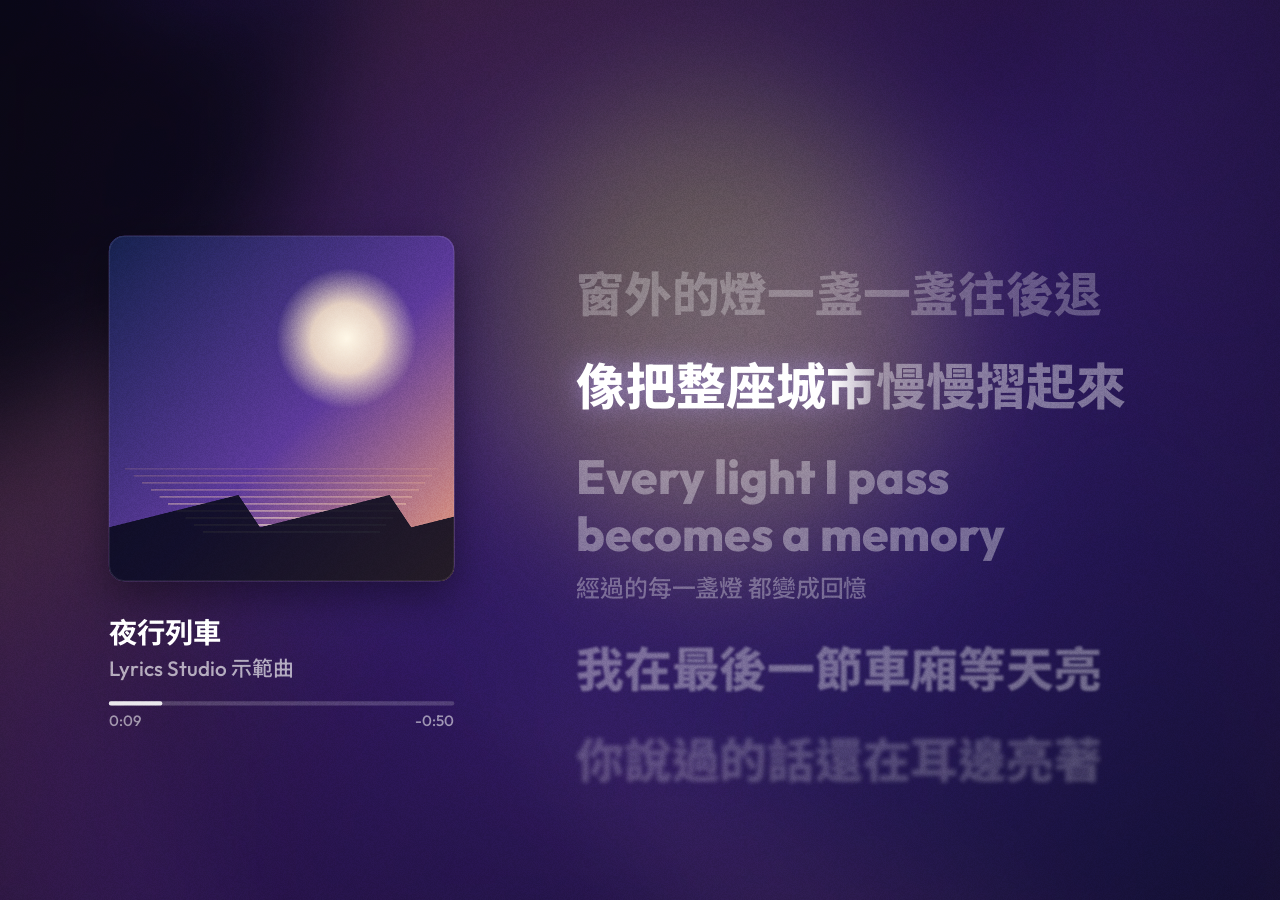
==== index.html @ 2860ff5a "Add Lyrics Studio: synced-lyrics player with recording - Sources: Spotify (Web API + PKCE), YouTube " ====
<!DOCTYPE html>
<html lang="zh-Hant">
<head>
<meta charset="utf-8">
<meta name="viewport" content="width=device-width, initial-scale=1">
<title>Lyrics Studio</title>
<link rel="preconnect" href="https://fonts.googleapis.com">
<link rel="preconnect" href="https://fonts.gstatic.com" crossorigin>
<link rel="stylesheet" href="https://fonts.googleapis.com/css2?family=Fraunces:opsz,wght@9..144,500..800&family=Noto+Sans+SC:wght@400..900&family=Noto+Sans+TC:wght@400..900&family=Noto+Serif+TC:wght@500..900&family=Outfit:wght@400..800&display=swap">
<style>
:root {
  --accent: 196 176 255;
  --tint: 22 18 34;
  --ui: "Outfit", "Noto Sans TC", "Noto Sans SC", "Noto Sans CJK TC", "Microsoft JhengHei", "PingFang TC", system-ui, sans-serif;
  --e: cubic-bezier(.2, .8, .2, 1);
  color-scheme: dark;
}
* { box-sizing: border-box; }
html, body { margin: 0; height: 100%; background: #000; color: #fff; font-family: var(--ui); overflow: hidden; -webkit-font-smoothing: antialiased; }
button, input, select { font-family: inherit; }
[hidden] { display: none !important; }
#stage { position: fixed; left: 50%; top: 50%; transform: translate(-50%, -50%); display: block; background: #000; }

/* interface floats above the canvas and is never recorded */
.ui { position: fixed; inset: 0; pointer-events: none; transition: opacity .6s var(--e); z-index: 2; }
body.idle .ui, body.hideui .ui { opacity: 0; }
body.idle .ui * { pointer-events: none !important; }
body.idle { cursor: none; }
.topbar { position: absolute; top: 20px; left: 20px; right: 20px; display: flex; justify-content: space-between; align-items: center; gap: 12px; }
.glass { background: rgb(var(--tint) / .52); backdrop-filter: blur(20px) saturate(1.4); -webkit-backdrop-filter: blur(20px) saturate(1.4); border: 1px solid rgb(255 255 255 / .09); }
.seg { pointer-events: auto; display: flex; padding: 4px; border-radius: 999px; }
.seg button { appearance: none; border: 0; background: transparent; color: rgb(255 255 255 / .68); font: 500 14px/1 var(--ui); padding: 10px 16px; border-radius: 999px; cursor: pointer; transition: background .2s, color .2s; }
.seg button:hover { color: #fff; }
.seg button[aria-selected="true"] { background: rgb(255 255 255 / .15); color: #fff; }
.status { pointer-events: auto; font: 500 13px/1 var(--ui); color: rgb(255 255 255 / .78); padding: 11px 14px; border-radius: 999px; white-space: nowrap; }
.status::before { content: ""; display: inline-block; width: 7px; height: 7px; border-radius: 50%; background: rgb(var(--accent)); margin-right: 8px; vertical-align: 1px; }

.dock { position: absolute; left: 50%; bottom: 22px; transform: translateX(-50%); pointer-events: auto; display: flex; align-items: center; gap: 2px; padding: 6px; border-radius: 999px; box-shadow: 0 18px 50px rgb(0 0 0 / .35); }
.ib { appearance: none; border: 0; background: transparent; color: #fff; height: 40px; min-width: 40px; padding: 0 10px; border-radius: 999px; display: inline-grid; place-items: center; cursor: pointer; font: 500 14px/1 var(--ui); transition: background .18s; }
.ib:hover { background: rgb(255 255 255 / .1); }
.ib:disabled { opacity: .4; cursor: not-allowed; }
.ib svg { width: 20px; height: 20px; stroke: currentColor; fill: none; stroke-width: 1.8; stroke-linecap: round; stroke-linejoin: round; }
.ib.txt { min-width: 58px; }
.ib.sm { min-width: 32px; padding: 0 6px; font-size: 18px; }
.offset { display: flex; align-items: center; }
.offset output { min-width: 48px; text-align: center; font: 500 13px/1 var(--ui); font-variant-numeric: tabular-nums; color: rgb(255 255 255 / .8); }
.sep { width: 1px; height: 22px; background: rgb(255 255 255 / .12); margin: 0 6px; }
.rec-btn { appearance: none; border: 0; display: flex; align-items: center; gap: 8px; height: 40px; padding: 0 16px 0 12px; border-radius: 999px; background: rgb(255 255 255 / .1); color: #fff; font: 600 14px/1 var(--ui); cursor: pointer; transition: background .18s; }
.rec-btn:hover { background: rgb(255 255 255 / .17); }
.rec-btn .dot { width: 12px; height: 12px; border-radius: 50%; background: #ff4d5e; box-shadow: 0 0 0 3px rgb(255 77 94 / .25); }
body.recording .rec-btn { background: rgb(255 77 94 / .22); }

[data-tip] { position: relative; }
[data-tip]:hover::after { content: attr(data-tip); position: absolute; bottom: calc(100% + 12px); left: 50%; transform: translateX(-50%); white-space: nowrap; font: 500 12px/1 var(--ui); padding: 8px 10px; border-radius: 8px; background: rgb(0 0 0 / .78); color: #fff; pointer-events: none; }
:focus-visible { outline: 2px solid rgb(var(--accent)); outline-offset: 2px; }

.recbar { position: fixed; top: 20px; left: 50%; transform: translateX(-50%); display: flex; align-items: center; gap: 10px; padding: 6px 6px 6px 14px; border-radius: 999px; background: rgb(28 4 8 / .62); backdrop-filter: blur(16px); -webkit-backdrop-filter: blur(16px); border: 1px solid rgb(255 77 94 / .38); font: 600 14px/1 var(--ui); font-variant-numeric: tabular-nums; z-index: 6; transition: opacity .6s var(--e); }
.recbar .dot { width: 10px; height: 10px; border-radius: 50%; background: #ff4d5e; animation: blink 1.2s infinite; }
.recbar button { appearance: none; border: 0; border-radius: 999px; padding: 9px 13px; background: #ff4d5e; color: #fff; font: 600 13px/1 var(--ui); cursor: pointer; }
body.idle .recbar { opacity: .5; }
@keyframes blink { 50% { opacity: .25; } }

.ytcard { position: fixed; right: 20px; top: 76px; width: 356px; border-radius: 14px; overflow: hidden; background: #000; border: 1px solid rgb(255 255 255 / .12); box-shadow: 0 18px 50px rgb(0 0 0 / .45); z-index: 4; }
.ythead { display: flex; align-items: center; gap: 8px; padding: 9px 12px; font: 500 12px/1 var(--ui); color: rgb(255 255 255 / .7); background: rgb(var(--tint) / .92); cursor: grab; user-select: none; touch-action: none; }
.ythead::before { content: ""; width: 18px; height: 6px; border-top: 2px solid rgb(255 255 255 / .35); border-bottom: 2px solid rgb(255 255 255 / .35); }
#ytplayer, .ytcard iframe { display: block; width: 356px; height: 200px; border: 0; }

.toast { position: fixed; top: 74px; left: 50%; transform: translate(-50%, -8px); opacity: 0; pointer-events: none; max-width: min(640px, 90vw); padding: 12px 16px; border-radius: 14px; font: 500 14px/1.5 var(--ui); text-align: center; transition: opacity .25s, transform .25s var(--e); z-index: 30; }
.toast.show { opacity: 1; transform: translate(-50%, 0); }

dialog.sheet { border: 0; padding: 0; background: transparent; color: #fff; width: min(560px, 92vw); max-width: none; max-height: 90vh; overflow: visible; }
dialog.sheet.wide { width: min(720px, 94vw); }
dialog.sheet::backdrop { background: rgb(0 0 0 / .42); backdrop-filter: blur(4px); -webkit-backdrop-filter: blur(4px); }
dialog.sheet[open] { animation: rise .28s var(--e); }
@keyframes rise { from { opacity: 0; transform: translateY(10px) scale(.985); } }
.sheet-in { background: rgb(var(--tint) / .84); backdrop-filter: blur(30px) saturate(1.3); -webkit-backdrop-filter: blur(30px) saturate(1.3); border: 1px solid rgb(255 255 255 / .1); border-radius: 22px; padding: 26px 26px 20px; box-shadow: 0 30px 80px rgb(0 0 0 / .5); font: 400 15px/1.6 var(--ui); max-height: 90vh; overflow: auto; }
.sheet h2 { margin: 0 0 6px; font: 700 22px/1.3 var(--ui); }
.lead { margin: 0 0 16px; color: rgb(255 255 255 / .72); }
.hint { margin: 10px 0 0; font-size: 13px; line-height: 1.6; color: rgb(255 255 255 / .6); }
.warn { margin: 0 0 14px; padding: 10px 12px; border-radius: 12px; background: rgb(255 170 60 / .14); border: 1px solid rgb(255 170 60 / .38); font-size: 14px; }
.steps { margin: 0 0 8px; padding-left: 22px; color: rgb(255 255 255 / .86); }
.steps li { margin: 8px 0; }
.steps a { color: rgb(var(--accent)); }
.copy { display: flex; align-items: center; gap: 8px; margin-top: 6px; flex-wrap: wrap; }
code { font: 500 13px/1 ui-monospace, Consolas, monospace; padding: 8px 10px; border-radius: 8px; background: rgb(0 0 0 / .38); user-select: all; }
.field { display: grid; gap: 6px; margin: 14px 0 0; }
.field > span { font-size: 13px; color: rgb(255 255 255 / .66); }
.field input:not([type=range]), .field select, .searchbar input { appearance: none; width: 100%; height: 44px; padding: 0 14px; border-radius: 12px; border: 1px solid rgb(255 255 255 / .14); background: rgb(0 0 0 / .28); color: #fff; font: 500 15px/1 var(--ui); }
.field input:focus, .field select:focus, .searchbar input:focus { outline: none; border-color: rgb(var(--accent)); }
select option { background: #1b1b22; }
.row { display: flex; gap: 10px; margin-top: 22px; align-items: center; flex-wrap: wrap; }
.row.end { justify-content: flex-end; }
.row.between { justify-content: space-between; }
.row .left { display: flex; gap: 8px; flex-wrap: wrap; }
button.primary, button.ghost, button.mini { appearance: none; border: 0; height: 42px; padding: 0 18px; border-radius: 999px; font: 600 14px/1 var(--ui); cursor: pointer; transition: background .18s; }
button.mini { height: 32px; padding: 0 12px; font-size: 13px; }
button.primary { background: #fff; color: #121218; }
button.primary:hover { background: rgb(255 255 255 / .86); }
button.ghost, button.mini { background: rgb(255 255 255 / .09); color: #fff; }
button.ghost:hover, button.mini:hover { background: rgb(255 255 255 / .15); }
.choices { border: 0; margin: 4px 0 0; padding: 0; display: grid; gap: 8px; }
.choices legend { font-size: 13px; color: rgb(255 255 255 / .66); margin-bottom: 8px; padding: 0; }
.choices label { display: flex; align-items: center; gap: 10px; padding: 11px 12px; border-radius: 12px; background: rgb(255 255 255 / .05); border: 1px solid transparent; cursor: pointer; }
.choices label:has(input:checked) { border-color: rgb(var(--accent) / .7); background: rgb(var(--accent) / .12); }
input[type=radio], input[type=checkbox] { accent-color: rgb(var(--accent)); width: 16px; height: 16px; margin: 0; }
.check { display: flex; align-items: center; gap: 10px; margin: 14px 0 0; cursor: pointer; }
.grid2 { display: grid; grid-template-columns: 1fr 1fr; gap: 12px; }
input[type=range] { width: 100%; accent-color: rgb(var(--accent)); }
.rangehead { display: flex; justify-content: space-between; }
.searchbar { display: flex; gap: 10px; margin: 12px 0; }
.searchbar button { flex: none; white-space: nowrap; }
button.primary, button.ghost { white-space: nowrap; }
.results { list-style: none; margin: 0; padding: 0; max-height: 46vh; overflow: auto; display: grid; gap: 6px; }
.results .msg { padding: 14px 4px; color: rgb(255 255 255 / .6); }
.res { appearance: none; width: 100%; display: grid; grid-template-columns: 1fr auto auto; align-items: center; gap: 14px; text-align: left; padding: 12px 14px; border-radius: 14px; border: 1px solid rgb(255 255 255 / .07); background: rgb(255 255 255 / .04); color: #fff; cursor: pointer; font: inherit; }
.res:hover { background: rgb(255 255 255 / .09); }
.r-main { display: grid; gap: 3px; min-width: 0; }
.r-title { font-weight: 600; white-space: nowrap; overflow: hidden; text-overflow: ellipsis; }
.r-sub { font-size: 13px; color: rgb(255 255 255 / .62); white-space: nowrap; overflow: hidden; text-overflow: ellipsis; }
.r-sub .alb { color: rgb(255 255 255 / .42); margin-left: 12px; }
.r-dur { font-variant-numeric: tabular-nums; color: rgb(255 255 255 / .7); font-size: 14px; }
.r-dur.off { color: #ffb4a2; }
.badge { font-size: 12px; padding: 5px 10px; border-radius: 999px; background: rgb(255 255 255 / .08); color: rgb(255 255 255 / .62); white-space: nowrap; }
.badge.on { background: rgb(var(--accent) / .2); color: rgb(var(--accent)); }
.keys h3 { margin: 22px 0 8px; font: 600 14px/1 var(--ui); color: rgb(255 255 255 / .66); }
.keys dl { display: grid; grid-template-columns: auto 1fr; gap: 8px 16px; margin: 0; font-size: 14px; align-items: center; }
.keys dd { margin: 0; color: rgb(255 255 255 / .7); }
kbd { display: inline-block; min-width: 24px; text-align: center; font: 600 12px/1 var(--ui); padding: 5px 7px; border-radius: 6px; background: rgb(255 255 255 / .12); border-bottom: 2px solid rgb(255 255 255 / .2); margin-right: 2px; }
.drop { position: fixed; inset: 0; display: grid; place-items: center; background: rgb(0 0 0 / .55); font: 600 22px/1 var(--ui); opacity: 0; pointer-events: none; transition: opacity .2s; z-index: 40; }
body.dragging .drop { opacity: 1; }

@media (prefers-reduced-motion: reduce) {
  .ui, .toast, .recbar { transition: none; }
  .recbar .dot { animation: none; }
  dialog.sheet[open] { animation: none; }
}
@media (max-width: 720px) {
  .dock { gap: 0; padding: 4px; bottom: 12px; }
  .ib { min-width: 34px; padding: 0 6px; }
  .ib.txt { min-width: 44px; }
  .sep { margin: 0 2px; }
  .rec-btn { padding: 0 12px 0 10px; }
  .seg button { padding: 9px 11px; }
  .status { display: none; }
  .ytcard { width: 300px; right: 10px; }
  #ytplayer, .ytcard iframe { width: 300px; height: 200px; }
  .grid2 { grid-template-columns: 1fr; }
}

</style>
</head>
<body>
<canvas id="stage" width="1920" height="1080" aria-label="歌詞畫面"></canvas>

<div class="ui" id="ui">
  <header class="topbar">
    <div class="seg glass" role="tablist" aria-label="音樂來源">
      <button type="button" role="tab" data-src="spotify">Spotify</button>
      <button type="button" role="tab" data-src="youtube">YouTube</button>
      <button type="button" role="tab" data-src="demo">示範</button>
    </div>
    <div class="status glass" id="status" aria-live="polite"></div>
  </header>

  <nav class="dock glass" aria-label="控制列">
    <button type="button" class="ib" id="btnSearch" data-tip="搜尋歌詞（L）" aria-label="搜尋歌詞">
      <svg viewBox="0 0 24 24"><circle cx="11" cy="11" r="6.5"/><path d="M20 20l-4.2-4.2"/></svg>
    </button>
    <div class="offset" data-tip="歌詞太早或太晚時調整（[ ]）">
      <button type="button" class="ib sm" id="offMinus" aria-label="歌詞提早 0.1 秒">−</button>
      <output id="offVal" aria-label="歌詞偏移">0.0s</output>
      <button type="button" class="ib sm" id="offPlus" aria-label="歌詞延後 0.1 秒">+</button>
    </div>
    <span class="sep"></span>
    <button type="button" class="ib txt" id="btnTheme" data-tip="切換風格（T）">流光</button>
    <button type="button" class="ib txt" id="btnLayout" data-tip="切換畫面比例（V）">填滿</button>
    <button type="button" class="ib" id="btnSettings" data-tip="設定" aria-label="設定">
      <svg viewBox="0 0 24 24"><path d="M4 7h9M17 7h3M4 17h3M11 17h9"/><circle cx="15" cy="7" r="2"/><circle cx="9" cy="17" r="2"/></svg>
    </button>
    <button type="button" class="ib" id="btnFull" data-tip="全螢幕（F）" aria-label="全螢幕">
      <svg viewBox="0 0 24 24"><path d="M4 9V4h5M20 9V4h-5M4 15v5h5M20 15v5h-5"/></svg>
    </button>
    <span class="sep"></span>
    <button type="button" class="rec-btn" id="btnRec" data-tip="錄影（R）"><span class="dot"></span><span class="lbl">錄影</span></button>
  </nav>
</div>

<div class="recbar" id="recbar" hidden><span class="dot"></span><span id="recTime">0:00</span><button type="button" id="recStop">停止錄影</button></div>
<div class="ytcard" id="ytcard" hidden><div class="ythead">YouTube 播放器（可拖曳）</div><div id="ytplayer"></div></div>
<div class="toast glass" id="toast" role="status" aria-live="polite"></div>
<div class="drop" aria-hidden="true">放開來匯入 LRC 歌詞</div>

<dialog class="sheet" id="dlgSpotify" aria-labelledby="spTitle">
  <div class="sheet-in">
    <h2 id="spTitle">連接 Spotify</h2>
    <p class="lead">讀取你正在播放的歌和進度，任何裝置上播都可以。Spotify 規定開發模式的 App 擁有者要有 Premium。</p>
    <div class="warn" id="spWarn" hidden></div>
    <ol class="steps">
      <li>打開 <a href="https://developer.spotify.com/dashboard" target="_blank" rel="noopener">Spotify 開發者後台</a>，按 Create app，名稱和說明隨便填。</li>
      <li>Redirect URI 填這個，一個字都不能差：
        <span class="copy"><code id="spRedirect"></code><button type="button" class="mini" id="spCopy">複製</button></span></li>
      <li>API 勾選 Web API，儲存後到 Settings 複製 Client ID。</li>
    </ol>
    <label class="field"><span>Client ID</span><input id="spClient" autofocus autocomplete="off" spellcheck="false" placeholder="貼上 32 個字元的 Client ID"></label>
    <div class="row between">
      <div class="left"><button type="button" class="ghost" id="spLogout" hidden>中斷連線</button></div>
      <div class="left"><button type="button" class="ghost" data-close>取消</button><button type="button" class="primary" id="spConnect">連接 Spotify</button></div>
    </div>
  </div>
</dialog>

<dialog class="sheet" id="dlgYoutube" aria-labelledby="ytTitle">
  <form class="sheet-in" id="ytForm">
    <h2 id="ytTitle">播放 YouTube 的歌</h2>
    <p class="lead">YouTube Music 沒有開放讀取播放進度，所以歌會在這個程式裡播放，歌詞跟著它同步。不需要登入。</p>
    <label class="field"><span>歌曲連結</span><input id="ytUrl" autofocus autocomplete="off" spellcheck="false" placeholder="https://music.youtube.com/watch?v=…"></label>
    <p class="hint">用 YouTube Music 的歌曲連結最準。MV 常有前奏或劇情片段，歌詞可能要用偏移調整。</p>
    <div class="row end"><button type="button" class="ghost" data-close>取消</button><button type="submit" class="primary">播放</button></div>
  </form>
</dialog>

<dialog class="sheet wide" id="dlgSearch" aria-labelledby="sTitle">
  <form class="sheet-in" id="searchForm">
    <h2 id="sTitle">搜尋歌詞</h2>
    <div class="searchbar"><input id="q" autofocus autocomplete="off" spellcheck="false" placeholder="歌名，或歌名加歌手"><button type="submit" class="primary">搜尋</button></div>
    <ul class="results" id="results"></ul>
    <div class="row between">
      <div class="left"><button type="button" class="ghost" id="btnImport">匯入 LRC 檔</button><button type="button" class="ghost" id="btnAuto">改回自動配對</button></div>
      <button type="button" class="ghost" id="searchClose">關閉</button>
    </div>
  </form>
</dialog>

<dialog class="sheet" id="dlgRec" aria-labelledby="rTitle">
  <form class="sheet-in" id="recForm">
    <h2 id="rTitle">錄影</h2>
    <p class="lead">錄下來的是歌詞畫面本身，按鈕和視窗不會入鏡。這次輸出 <strong id="recSize">1920 × 1080</strong>。</p>
    <fieldset class="choices">
      <legend>聲音</legend>
      <label><input type="radio" name="aud" value="none"> 不錄聲音</label>
      <label><input type="radio" name="aud" value="system"> 電腦正在播的聲音</label>
      <label><input type="radio" name="aud" value="mic"> 麥克風（邊唱邊錄）</label>
      <label><input type="radio" name="aud" value="both"> 電腦聲音加麥克風</label>
    </fieldset>
    <p class="hint" id="recHint"></p>
    <div class="grid2">
      <label class="field"><span>流暢度</span><select id="recFps"><option value="30">30 fps</option><option value="60">60 fps</option></select></label>
      <label class="field"><span>畫質</span><select id="recQ"><option value="std">標準（8 Mbps）</option><option value="high">高（16 Mbps）</option></select></label>
    </div>
    <label class="check"><input type="checkbox" id="recAuto"> 換歌或播完時自動停止</label>
    <div class="row end"><button type="button" class="ghost" id="recCancel">取消</button><button type="submit" class="primary">開始錄影</button></div>
  </form>
</dialog>

<dialog class="sheet" id="dlgSettings" aria-labelledby="setTitle">
  <div class="sheet-in">
    <h2 id="setTitle">設定</h2>
    <label class="check"><input type="checkbox" id="setKaraoke"> 唱到哪裡亮到哪裡（卡拉OK 填色）</label>
    <label class="check"><input type="checkbox" id="setBlur"> 遠處的歌詞模糊</label>
    <label class="check"><input type="checkbox" id="setInfo"> 顯示封面和歌名</label>
    <div class="grid2">
      <label class="field"><span>對齊</span><select id="setAlign"><option value="auto">自動</option><option value="left">靠左</option><option value="center">置中</option></select></label>
      <label class="field"><span class="rangehead">歌詞大小 <span id="scaleVal">100%</span></span><input type="range" id="setScale" min="0.8" max="1.3" step="0.05"></label>
    </div>
    <div class="keys">
      <h3>快捷鍵</h3>
      <dl>
        <dt><kbd>空白</kbd></dt><dd>播放或暫停（YouTube、示範）</dd>
        <dt><kbd>←</kbd><kbd>→</kbd></dt><dd>倒退或快轉 5 秒（YouTube、示範）</dd>
        <dt><kbd>[</kbd><kbd>]</kbd></dt><dd>歌詞提早或延後 0.1 秒，按住 Shift 一次 0.5 秒</dd>
        <dt><kbd>L</kbd></dt><dd>搜尋歌詞</dd>
        <dt><kbd>T</kbd></dt><dd>切換風格：流光、明體、電影</dd>
        <dt><kbd>V</kbd></dt><dd>切換比例：填滿、16:9、9:16、1:1</dd>
        <dt><kbd>R</kbd></dt><dd>開始或停止錄影</dd>
        <dt><kbd>F</kbd></dt><dd>全螢幕</dd>
        <dt><kbd>H</kbd></dt><dd>隱藏或顯示介面</dd>
      </dl>
    </div>
    <div class="row between"><button type="button" class="ghost" id="setOffReset">偏移歸零</button><button type="button" class="primary" data-close>完成</button></div>
  </div>
</dialog>

<input type="file" id="lrcFile" accept=".lrc,.txt,text/plain" hidden>
<script>
'use strict';
/* ---------- small helpers ---------- */
const $ = (sel, root = document) => root.querySelector(sel);
const $$ = (sel, root = document) => Array.from(root.querySelectorAll(sel));
const clamp = (v, a, b) => Math.min(b, Math.max(a, v));
const lerp = (a, b, t) => a + (b - a) * t;
/* frame-rate independent exponential approach */
const approach = (cur, target, dt, k) => cur + (target - cur) * (1 - Math.exp(-dt * k));
const sleep = ms => new Promise(r => setTimeout(r, ms));
const easeOut = t => 1 - Math.pow(1 - t, 3);
const easeInOut = t => (t < 0.5 ? 4 * t * t * t : 1 - Math.pow(-2 * t + 2, 3) / 2);

function fmtTime(sec) {
  if (!isFinite(sec) || sec < 0) sec = 0;
  const m = Math.floor(sec / 60), s = Math.floor(sec % 60);
  return m + ':' + String(s).padStart(2, '0');
}
function hashStr(s) {
  let h = 2166136261;
  for (let i = 0; i < s.length; i++) { h ^= s.charCodeAt(i); h = Math.imul(h, 16777619); }
  return h >>> 0;
}

/* localStorage can throw (privacy modes, embedded frames) — never let it break the app */
const Store = {
  get(k, d) { try { const v = localStorage.getItem('ls.' + k); return v == null ? d : JSON.parse(v); } catch (e) { return d; } },
  set(k, v) { try { localStorage.setItem('ls.' + k, JSON.stringify(v)); } catch (e) { /* ignore */ } },
  del(k) { try { localStorage.removeItem('ls.' + k); } catch (e) { /* ignore */ } },
};

function rgbToHsl(r, g, b) {
  r /= 255; g /= 255; b /= 255;
  const max = Math.max(r, g, b), min = Math.min(r, g, b);
  let h = 0, s = 0;
  const l = (max + min) / 2;
  if (max !== min) {
    const d = max - min;
    s = l > 0.5 ? d / (2 - max - min) : d / (max + min);
    if (max === r) h = (g - b) / d + (g < b ? 6 : 0);
    else if (max === g) h = (b - r) / d + 2;
    else h = (r - g) / d + 4;
    h *= 60;
  }
  return [h, s, l];
}
function hslToRgb(h, s, l) {
  h = (((h % 360) + 360) % 360) / 360;
  let r, g, b;
  if (s === 0) { r = g = b = l; } else {
    const f = (p, q, t) => {
      if (t < 0) t += 1; if (t > 1) t -= 1;
      if (t < 1 / 6) return p + (q - p) * 6 * t;
      if (t < 1 / 2) return q;
      if (t < 2 / 3) return p + (q - p) * (2 / 3 - t) * 6;
      return p;
    };
    const q = l < 0.5 ? l * (1 + s) : l + s - l * s;
    const p = 2 * l - q;
    r = f(p, q, h + 1 / 3); g = f(p, q, h); b = f(p, q, h - 1 / 3);
  }
  return [Math.round(r * 255), Math.round(g * 255), Math.round(b * 255)];
}
const rgba = (c, a) => `rgba(${c[0] | 0},${c[1] | 0},${c[2] | 0},${a})`;
const hueDist = (a, b) => { const d = Math.abs(a - b) % 360; return d > 180 ? 360 - d : d; };

function makeCanvas(w, h) {
  const c = document.createElement('canvas');
  c.width = Math.max(1, w | 0); c.height = Math.max(1, h | 0);
  return { c, ctx: c.getContext('2d') };
}

/* crossOrigin=anonymous: a host without CORS fails to load instead of tainting the canvas
   (a tainted canvas can no longer be recorded) */
function loadImage(url) {
  return new Promise((res, rej) => {
    const img = new Image();
    img.crossOrigin = 'anonymous';
    img.decoding = 'async';
    img.onload = () => res(img);
    img.onerror = () => rej(new Error('IMG_LOAD'));
    img.src = url;
  });
}

function roundRect(x, X, Y, W, H, r) {
  r = Math.max(0, Math.min(r, W / 2, H / 2));
  x.beginPath();
  x.moveTo(X + r, Y);
  x.arcTo(X + W, Y, X + W, Y + H, r);
  x.arcTo(X + W, Y + H, X, Y + H, r);
  x.arcTo(X, Y + H, X, Y, r);
  x.arcTo(X, Y, X + W, Y, r);
  x.closePath();
}

function ellipsize(x, text, maxW) {
  text = String(text || '');
  if (x.measureText(text).width <= maxW) return text;
  const chars = Array.from(text);
  let lo = 0, hi = chars.length;
  while (lo < hi) {
    const mid = (lo + hi + 1) >> 1;
    if (x.measureText(chars.slice(0, mid).join('') + '…').width <= maxW) lo = mid; else hi = mid - 1;
  }
  return chars.slice(0, lo).join('').trimEnd() + '…';
}

function randomString(n) {
  const chars = 'ABCDEFGHIJKLMNOPQRSTUVWXYZabcdefghijklmnopqrstuvwxyz0123456789';
  const a = new Uint8Array(n);
  crypto.getRandomValues(a);
  let s = '';
  for (const b of a) s += chars[b % chars.length];
  return s;
}
async function sha256b64url(str) {
  const d = await crypto.subtle.digest('SHA-256', new TextEncoder().encode(str));
  let bin = '';
  for (const b of new Uint8Array(d)) bin += String.fromCharCode(b);
  return btoa(bin).replace(/\+/g, '-').replace(/\//g, '_').replace(/=+$/, '');
}

let toastTimer = 0;
function toast(msg, ms = 3400) {
  const el = $('#toast');
  if (!el) return;
  el.textContent = msg;
  el.classList.add('show');
  clearTimeout(toastTimer);
  toastTimer = setTimeout(() => el.classList.remove('show'), ms);
}

function downloadBlob(blob, name) {
  const url = URL.createObjectURL(blob);
  const a = document.createElement('a');
  a.href = url; a.download = name;
  document.body.appendChild(a);
  a.click();
  a.remove();
  setTimeout(() => URL.revokeObjectURL(url), 60000);
}
function safeName(s) {
  return (String(s || 'lyrics').replace(/[\\/:*?"<>|]+/g, ' ').replace(/\s+/g, ' ').trim() || 'lyrics').slice(0, 60);
}
function stamp() {
  const d = new Date(), p = n => String(n).padStart(2, '0');
  return `${d.getFullYear()}${p(d.getMonth() + 1)}${p(d.getDate())}-${p(d.getHours())}${p(d.getMinutes())}${p(d.getSeconds())}`;
}

/* ---------- LRC parsing + timeline ---------- */
const LRC = (() => {
  const TAG = /^\[(\d{1,3}):(\d{1,2}(?:[.:]\d{1,3})?)\]/;
  const META = /^\[([A-Za-z#][\w#-]*)\s*:([^\]]*)\]\s*$/;
  const WORD = /<(\d{1,3}):(\d{1,2}(?:[.:]\d{1,3})?)>/g;
  const CJK = /[぀-ヿ㐀-䶿一-鿿가-힯豈-﫿]/;
  const LATIN = /[A-Za-z0-9À-ɏ]/;
  const ts = (m, s) => parseInt(m, 10) * 60 + parseFloat(String(s).replace(':', '.'));

  /* Enhanced LRC: "<00:12.00>word <00:12.40>word<00:12.90>" */
  function parseWords(s, lineTime) {
    WORD.lastIndex = 0;
    const marks = [];
    let m;
    while ((m = WORD.exec(s))) marks.push({ t: ts(m[1], m[2]), i: m.index, n: m[0].length });
    if (!marks.length) return null;
    const segs = [];
    const lead = s.slice(0, marks[0].i);
    if (lead) segs.push({ text: lead, start: lineTime });
    marks.forEach((mk, k) => {
      const from = mk.i + mk.n, to = k + 1 < marks.length ? marks[k + 1].i : s.length;
      segs.push({ text: s.slice(from, to), start: mk.t });
    });
    const words = [];
    for (let k = 0; k < segs.length; k++) {
      if (!segs[k].text) continue;
      const nxt = segs[k + 1];
      words.push({ text: segs[k].text, start: segs[k].start, end: nxt ? nxt.start : null });
    }
    if (!words.length) return null;
    words[0].text = words[0].text.replace(/^\s+/, '');
    words[words.length - 1].text = words[words.length - 1].text.replace(/\s+$/, '');
    const out = words.filter(w => w.text.length);
    return out.length ? out : null;
  }

  function parse(text) {
    const lines = [];
    const meta = {};
    let offset = 0;
    for (const raw of String(text || '').replace(/\r\n?/g, '\n').split('\n')) {
      let s = raw.trim();
      if (!s) continue;
      if (!TAG.test(s)) {
        const mm = s.match(META);
        if (mm) {
          const k = mm[1].toLowerCase(), v = mm[2].trim();
          meta[k] = v;
          if (k === 'offset') { const n = parseFloat(v); if (isFinite(n)) offset = n / 1000; }
        }
        continue;
      }
      const times = [];
      let m;
      while ((m = s.match(TAG))) { times.push(ts(m[1], m[2])); s = s.slice(m[0].length); }
      const words = parseWords(s, times[0]);
      const body = (words ? words.map(w => w.text).join('') : s.replace(WORD, '')).trim();
      for (const t of times) {
        const d = t - times[0];
        lines.push({
          time: t,
          text: body,
          words: words ? words.map(w => ({ text: w.text, start: w.start + d, end: w.end == null ? null : w.end + d })) : null,
        });
      }
    }
    /* [offset:+500] means lyrics appear 0.5 s sooner */
    if (offset) {
      for (const l of lines) {
        l.time -= offset;
        if (l.words) for (const w of l.words) { w.start -= offset; if (w.end != null) w.end -= offset; }
      }
    }
    lines.sort((a, b) => a.time - b.time);
    return { lines, meta, hasWords: lines.some(l => l.words) };
  }

  /* rough singing time of a line, used to place interlude dots and pace the colour fill */
  function estimate(text) {
    let c = 0, l = 0;
    for (const ch of text) { if (CJK.test(ch)) c++; else if (LATIN.test(ch)) l++; }
    return Math.min(7.5, Math.max(1.6, c * 0.34 + l * 0.072));
  }

  function buildTimeline(parsed, duration) {
    const groups = [];
    for (const l of parsed.lines) {
      const g = groups[groups.length - 1];
      /* two lines on the same timestamp = original + translation */
      if (g && l.text && g.text && Math.abs(g.time - l.time) < 0.05) { g.subs.push(l.text); continue; }
      groups.push({ time: Math.max(0, l.time), text: l.text, words: l.words, subs: [] });
    }
    const out = [];
    const first = groups.find(g => g.text);
    if (!first) return out;
    if (first.time > 3) out.push({ type: 'gap', time: 0 });
    for (let i = 0; i < groups.length; i++) {
      const g = groups[i];
      if (!g.text) {
        if (out.length && out[out.length - 1].type !== 'gap') out.push({ type: 'gap', time: g.time });
        continue;
      }
      const e = { type: 'line', time: g.time, text: g.text, words: g.words, sub: g.subs.join('\n'), est: estimate(g.text) };
      out.push(e);
      const next = groups[i + 1];
      if (next && next.text) {
        const lastWord = g.words ? g.words[g.words.length - 1] : null;
        const sungTill = lastWord && lastWord.end != null ? lastWord.end : g.time + e.est;
        const gs = sungTill + 1.0;
        if (next.time - gs >= 5.5) out.push({ type: 'gap', time: gs, synthetic: true });
      }
    }
    for (let i = 0; i < out.length; i++) {
      const nx = out[i + 1];
      out[i].end = nx ? nx.time : Math.max(out[i].time + 4, duration || 0);
    }
    for (const e of out) {
      if (e.type === 'gap') { e.show = e.end - e.time >= 2.5; continue; }
      let fe;
      const lastWord = e.words ? e.words[e.words.length - 1] : null;
      if (lastWord) fe = lastWord.end != null ? lastWord.end : Math.min(e.end, e.time + e.est * 1.4);
      else fe = Math.min(e.end - 0.05, e.time + Math.max(1.1, e.est * 1.6));
      e.fillEnd = Math.max(e.time + 0.4, fe);
    }
    return out;
  }

  function activeIndex(E, t) {
    let lo = 0, hi = E.length - 1, ans = -1;
    while (lo <= hi) {
      const mid = (lo + hi) >> 1;
      if (E[mid].time <= t) { ans = mid; lo = mid + 1; } else hi = mid - 1;
    }
    return ans;
  }

  return { parse, buildTimeline, activeIndex, estimate };
})();
if (typeof module !== 'undefined' && module.exports) module.exports = LRC;

/* ---------- colours taken from the album art ---------- */
const Palette = (() => {
  function fromImage(img, crop) {
    const s = 40;
    const { c, ctx } = makeCanvas(s, s);
    try {
      if (crop) ctx.drawImage(img, crop[0], crop[1], crop[2], crop[3], 0, 0, s, s);
      else ctx.drawImage(img, 0, 0, s, s);
    } catch (e) { return null; }
    let data;
    try { data = ctx.getImageData(0, 0, s, s).data; } catch (e) { return null; } // tainted
    const buckets = new Map();
    let sr = 0, sg = 0, sb = 0, n = 0;
    for (let i = 0; i < data.length; i += 4) {
      if (data[i + 3] < 200) continue;
      const r = data[i], g = data[i + 1], b = data[i + 2];
      sr += r; sg += g; sb += b; n++;
      const [h, sat, l] = rgbToHsl(r, g, b);
      const key = (Math.round(h / 15) % 24) + ':' + (sat > 0.22 ? 1 : 0) + ':' + Math.min(3, Math.floor(l * 4));
      let bk = buckets.get(key);
      if (!bk) buckets.set(key, (bk = { r: 0, g: 0, b: 0, n: 0 }));
      bk.r += r; bk.g += g; bk.b += b; bk.n++;
    }
    if (!n) return null;
    const cands = [...buckets.values()].map(b => {
      const rgb = [b.r / b.n, b.g / b.n, b.b / b.n];
      const [h, sat, l] = rgbToHsl(rgb[0], rgb[1], rgb[2]);
      return { rgb, h, s: sat, l, n: b.n, score: b.n * (0.25 + sat * sat) * (l > 0.1 && l < 0.93 ? 1 : 0.2) };
    }).sort((a, b) => b.score - a.score);
    const picks = [];
    for (const cd of cands) {
      if (picks.every(p => hueDist(p.h, cd.h) > 28 || Math.abs(p.l - cd.l) > 0.3)) picks.push(cd);
      if (picks.length >= 4) break;
    }
    return build(picks, [sr / n, sg / n, sb / n]);
  }

  function build(picks, avg) {
    const main = picks[0] || { h: 260, s: 0.5, l: 0.5, rgb: [90, 70, 160] };
    const gray = picks.every(p => p.s < 0.15);
    const vivid = picks.slice().sort((a, b) => b.s * (1 - Math.abs(b.l - 0.55)) - a.s * (1 - Math.abs(a.l - 0.55)))[0] || main;
    const accent = gray ? [222, 228, 255] : hslToRgb(vivid.h, clamp(vivid.s + 0.15, 0.55, 0.9), 0.72);
    const dark = hslToRgb(gray ? 232 : main.h, gray ? 0.1 : Math.min(0.55, main.s), 0.1);
    const colors = picks.map(p => p.rgb);
    while (colors.length < 4) colors.push(hslToRgb((main.h + colors.length * 40) % 360, 0.5, 0.42));
    return { accent, dark, colors, avg };
  }

  /* no art (yet): a stable palette derived from the song name */
  function fromString(str) {
    const h = hashStr(String(str || 'x')) % 360;
    return {
      accent: hslToRgb((h + 20) % 360, 0.75, 0.74),
      dark: hslToRgb(h, 0.45, 0.09),
      colors: [hslToRgb(h, 0.62, 0.42), hslToRgb((h + 38) % 360, 0.58, 0.38), hslToRgb((h + 200) % 360, 0.52, 0.34), hslToRgb((h + 300) % 360, 0.58, 0.3)],
      avg: hslToRgb(h, 0.4, 0.3),
    };
  }
  return { fromImage, fromString };
})();

/* ---------- LRCLIB client (free synced-lyrics database, CORS enabled) ---------- */
const Lyrics = (() => {
  const API = 'https://lrclib.net/api';
  const CLIENT = 'LyricsStudio/1.0 (personal lyrics player)';
  let headerOk = true, last = 0, blockedUntil = 0;
  const cache = new Map();

  async function call(path) {
    const now = performance.now();
    if (now < blockedUntil) await sleep(blockedUntil - now);
    const wait = last + 300 - performance.now(); // requests one at a time, gently spaced
    if (wait > 0) await sleep(wait);
    last = performance.now();
    let res;
    try {
      res = await fetch(API + path, headerOk ? { headers: { 'Lrclib-Client': CLIENT } } : undefined);
    } catch (e) {
      if (!headerOk) throw e;
      headerOk = false; // custom header refused by the CORS preflight: retry without it
      res = await fetch(API + path);
    }
    if (res.status === 429) {
      const ra = parseFloat(res.headers.get('Retry-After')) || 10;
      blockedUntil = performance.now() + ra * 1000 * (1 + Math.random() * 0.3);
      throw new Error('RATE_LIMIT');
    }
    return res;
  }
  async function json(path) {
    const r = await call(path);
    if (r.status === 404) return null;
    if (!r.ok) throw new Error('HTTP_' + r.status);
    const ct = r.headers.get('content-type') || '';
    if (!ct.includes('json')) throw new Error('BAD_RESPONSE');
    return r.json();
  }
  const qs = o => Object.entries(o).filter(([, v]) => v != null && v !== '').map(([k, v]) => encodeURIComponent(k) + '=' + encodeURIComponent(v)).join('&');
  const get = p => json('/get?' + qs(p));
  const search = p => json('/search?' + qs(p)).then(r => (Array.isArray(r) ? r : []));
  const byId = id => json('/get/' + encodeURIComponent(id));

  function cleanTitle(s) {
    return String(s || '')
      .replace(/\s*[-–—]\s*(\d{4}\s*)?(remaster(ed)?|re-?master(ed)?|live|mono|stereo|single|radio edit|edit|version|mix|demo)\b.*$/i, '')
      .replace(/\s*[(\[（【][^)\]）】]*(feat\.?|ft\.?|with |remaster|version|live|edit|mix|from |theme|ost|插曲|主題曲|片尾曲|片頭曲)[^)\]）】]*[)\]）】]/gi, '')
      .trim();
  }
  const tight = s => String(s || '').toLowerCase().normalize('NFKC').replace(/[\s\p{P}\p{S}]/gu, '');
  const firstArtist = a => String(a || '').split(/,|&|、| x |feat\.|ft\./i)[0].trim();

  function score(r, t) {
    let s = 0;
    const a = tight(cleanTitle(t.title)), b = tight(cleanTitle(r.trackName || r.name));
    if (a && b) { if (a === b) s += 4; else if (a.includes(b) || b.includes(a)) s += 2.2; }
    const ta = tight(t.artist), ra = tight(r.artistName), fa = tight(firstArtist(t.artist));
    if (ta && ra && (ta === ra || ta.includes(ra) || ra.includes(ta) || (fa && (ra.includes(fa) || fa.includes(ra))))) s += 3;
    if (t.duration && r.duration) {
      const d = Math.abs(r.duration - t.duration);
      s += d <= 2 ? 3 : d <= 4 ? 2 : d <= 8 ? 0.5 : d <= 20 ? -1 : -4;
    }
    if (r.syncedLyrics) s += 2;
    if (r.instrumental) s += 0.5;
    return s;
  }
  function best(list, t, min = 5) {
    let top = null, ts = -Infinity;
    for (const r of list) { const sc = score(r, t); if (sc > ts) { ts = sc; top = r; } }
    return top && ts >= min ? top : null;
  }
  const usable = r => r && (r.syncedLyrics || r.instrumental);

  async function find(t, { force = false } = {}) {
    if (!force && cache.has(t.key)) return cache.get(t.key);
    const manual = Store.get('lyricsPick.' + t.key, null);
    if (manual) {
      try { const r = await byId(manual); if (r) { cache.set(t.key, r); return r; } } catch (e) { if (e.message === 'RATE_LIMIT') throw e; }
    }
    const artist0 = firstArtist(t.artist);
    const dur = t.duration ? Math.round(t.duration) : undefined;
    let rec = null, plain = null;
    const soft = async fn => { try { return await fn(); } catch (e) { if (e.message === 'RATE_LIMIT') throw e; return null; } };

    if (t.title && artist0) {
      const r = await soft(() => get({ track_name: t.title, artist_name: artist0, album_name: t.album, duration: dur }));
      if (usable(r)) rec = r; else if (r && r.plainLyrics) plain = r;
      const ct = cleanTitle(t.title);
      if (!rec && (ct !== t.title || t.album)) {
        const r2 = await soft(() => get({ track_name: ct, artist_name: artist0, duration: dur }));
        if (usable(r2)) rec = r2; else if (r2 && r2.plainLyrics) plain = plain || r2;
      }
    }
    if (!rec && t.title) {
      const lists = [];
      lists.push(...((await soft(() => search({ track_name: cleanTitle(t.title), artist_name: artist0 || undefined }))) || []));
      if (!lists.some(r => r.syncedLyrics)) lists.push(...((await soft(() => search({ q: [cleanTitle(t.title), artist0].filter(Boolean).join(' ') }))) || []));
      if (!lists.some(r => r.syncedLyrics) && artist0) lists.push(...((await soft(() => search({ q: cleanTitle(t.title) }))) || []));
      rec = best(lists.filter(usable), t);
      if (!rec) plain = plain || best(lists.filter(r => r.plainLyrics), t);
    }
    const result = rec || plain || null;
    cache.set(t.key, result);
    return result;
  }
  return { find, search, byId, cleanTitle, score, clearCache: k => cache.delete(k) };
})();

/* ---------- playback clock: smooth between sparse position reports ---------- */
class Clock {
  constructor() { this.pos = 0; this.at = performance.now(); this.playing = false; }
  now(ts = performance.now()) { return this.pos + (this.playing ? (ts - this.at) / 1000 : 0); }
  sync(pos, playing, ts = performance.now(), hard = false) {
    const predicted = this.now(ts);
    const diff = pos - predicted;
    if (!hard && this.playing && playing && Math.abs(diff) < 0.6) {
      this.pos = predicted + diff * 0.35; // ease toward the report instead of jumping
    } else {
      this.pos = pos;
    }
    this.at = ts;
    this.playing = playing;
  }
}

/* ---------- Spotify: Web API, Authorization Code + PKCE (no secret needed) ---------- */
class SpotifySource {
  constructor(app) { this.app = app; this.active = false; this.timer = 0; this.loop = 0; this.warned403 = false; }
  get clientId() { return Store.get('spotify.clientId', ''); }
  get token() { return Store.get('spotify.token', null); }
  redirectUri() { return location.origin + location.pathname; }
  originProblem() {
    if (location.protocol === 'file:') return 'file';
    if (location.hostname === 'localhost') return 'localhost';
    if (location.protocol === 'http:' && !['127.0.0.1', '[::1]'].includes(location.hostname)) return 'http';
    return null;
  }
  async login(clientId) {
    Store.set('spotify.clientId', clientId);
    const verifier = randomString(64);
    const challenge = await sha256b64url(verifier);
    const state = randomString(16);
    Store.set('spotify.pkce', { verifier, state, redirect: this.redirectUri() });
    const p = new URLSearchParams({
      response_type: 'code', client_id: clientId,
      scope: 'user-read-currently-playing user-read-playback-state',
      code_challenge_method: 'S256', code_challenge: challenge,
      redirect_uri: this.redirectUri(), state,
    });
    location.assign('https://accounts.spotify.com/authorize?' + p.toString());
  }
  async handleRedirect() {
    const q = new URLSearchParams(location.search);
    if (!q.has('code') && !q.has('error')) return false;
    const pk = Store.get('spotify.pkce', null);
    history.replaceState(null, '', location.pathname);
    if (q.get('error')) { toast('Spotify 沒有授權（' + q.get('error') + '），可以再按一次連接', 6000); return true; }
    if (!pk || pk.state !== q.get('state')) { toast('登入流程對不上，請重新連接 Spotify', 6000); return true; }
    try {
      const body = new URLSearchParams({ grant_type: 'authorization_code', code: q.get('code'), redirect_uri: pk.redirect, client_id: this.clientId, code_verifier: pk.verifier });
      const r = await fetch('https://accounts.spotify.com/api/token', { method: 'POST', headers: { 'Content-Type': 'application/x-www-form-urlencoded' }, body });
      const j = await r.json().catch(() => ({}));
      if (!r.ok) { toast('Spotify 登入失敗：' + (j.error_description || j.error || r.status), 7000); return true; }
      this.saveToken(j);
      Store.del('spotify.pkce');
      toast('已連接 Spotify');
    } catch (e) { toast('連不到 Spotify 登入伺服器，檢查網路後再試', 6000); }
    return true;
  }
  saveToken(j) {
    const prev = this.token || {};
    Store.set('spotify.token', { access: j.access_token, refresh: j.refresh_token || prev.refresh, exp: Date.now() + ((j.expires_in || 3600) - 60) * 1000 });
  }
  async refresh() {
    const t = this.token;
    if (!t || !t.refresh) throw new Error('NO_REFRESH');
    const body = new URLSearchParams({ grant_type: 'refresh_token', refresh_token: t.refresh, client_id: this.clientId });
    const r = await fetch('https://accounts.spotify.com/api/token', { method: 'POST', headers: { 'Content-Type': 'application/x-www-form-urlencoded' }, body });
    const j = await r.json().catch(() => ({}));
    if (!r.ok) {
      if (j.error === 'invalid_grant' || j.error === 'invalid_client') Store.del('spotify.token');
      throw new Error('REFRESH_FAILED');
    }
    this.saveToken(j);
    return this.token.access;
  }
  async accessToken() {
    const t = this.token;
    if (!t) return null;
    if (Date.now() < t.exp) return t.access;
    return this.refresh();
  }
  logout() { Store.del('spotify.token'); this.app.onIdle('spotify-login'); }
  start() { this.active = true; this.warned403 = false; const id = ++this.loop; this.poll(id); }
  stop() { this.active = false; this.loop++; clearTimeout(this.timer); }
  async poll(id) {
    if (!this.active || id !== this.loop) return;
    let next = 1000;
    try {
      if (!this.token) { this.app.onIdle('spotify-login'); next = 3000; }
      else {
        let tok = await this.accessToken();
        const t0 = performance.now();
        const url = 'https://api.spotify.com/v1/me/player/currently-playing';
        let r = await fetch(url, { headers: { Authorization: 'Bearer ' + tok } });
        if (r.status === 401) { tok = await this.refresh(); r = await fetch(url, { headers: { Authorization: 'Bearer ' + tok } }); }
        const t1 = performance.now();
        if (id !== this.loop) return;
        if (r.status === 204 || r.status === 202) { this.app.onIdle('spotify-nothing'); next = 2500; }
        else if (r.status === 429) {
          next = (parseFloat(r.headers.get('Retry-After')) || 5) * 1000 + 500;
          this.app.setStatus('Spotify 請求太頻繁，稍等一下');
        } else if (r.status === 403) {
          const j = await r.json().catch(() => ({}));
          if (!this.warned403) {
            this.warned403 = true;
            toast('Spotify 拒絕存取：' + ((j.error && j.error.message) || '403') + '。開發模式需要 App 擁有者有 Premium。', 9000);
          }
          this.app.onIdle('spotify-denied');
          next = 15000;
        } else if (r.ok) {
          const j = await r.json();
          if (!j || !j.item) {
            this.app.onIdle(j && j.currently_playing_type === 'ad' ? 'spotify-ad' : j && j.currently_playing_type === 'episode' ? 'spotify-episode' : 'spotify-nothing');
            next = 2500;
          } else {
            const it = j.item;
            const track = {
              key: 'sp:' + (it.id || it.uri),
              title: it.name || '',
              artist: (it.artists || []).map(a => a.name).join(', '),
              album: (it.album && it.album.name) || '',
              duration: (it.duration_ms || 0) / 1000,
              art: pickImage(it.album && it.album.images),
              source: 'spotify',
            };
            const pos = (j.progress_ms || 0) / 1000 + (j.is_playing ? (t1 - t0) / 2000 : 0);
            this.app.onPlayback(track, pos, !!j.is_playing, t1);
            next = j.is_playing ? 1000 : 2000;
          }
        } else { this.app.setStatus('Spotify 回應錯誤 ' + r.status); next = 4000; }
      }
    } catch (e) {
      console.warn('[spotify]', e);
      if (e.message === 'NO_REFRESH' || e.message === 'REFRESH_FAILED') {
        if (!this.token) this.app.onIdle('spotify-login'); else this.app.setStatus('Spotify 重新登入中…');
      } else this.app.setStatus('連不到 Spotify，重試中…');
      next = 4000;
    }
    if (document.hidden) next = Math.max(next, 4000);
    if (this.active && id === this.loop) this.timer = setTimeout(() => this.poll(id), next);
  }
}
function pickImage(imgs) {
  if (!imgs || !imgs.length) return null;
  return imgs.slice().sort((a, b) => Math.abs((a.width || 640) - 640) - Math.abs((b.width || 640) - 640))[0].url;
}

/* ---------- YouTube / YouTube Music: song plays in an embedded player ---------- */
function parseVideoTitle(title, author) {
  let t = String(title || '').trim();
  let a = String(author || '').replace(/\s*-\s*Topic$/i, '').replace(/VEVO$/i, '').replace(/\s*(official|官方)(\s*(artist\s*)?(channel|頻道))?$/i, '').trim();
  const NOISE = /(official|music\s*video|lyric|lyrics|audio|visuali[sz]er|\bmv\b|m\/v|\bhd\b|\b4k\b|live|官方|完整版|歌詞|動態|高音質|中字|字幕)/i;
  t = t.replace(/[(\[【（〔][^)\]】）〕]*[)\]】）〕]/g, m => (NOISE.test(m) ? '' : m)).replace(/\s{2,}/g, ' ').trim();
  let m = t.match(/^(.+?)\s+[-–—|]\s+(.+)$/);
  if (m) { a = m[1].trim(); t = m[2].trim(); }
  else {
    m = t.match(/^(.+?)\s*[《『「【](.+?)[》』」】]/);
    if (m) { a = m[1].trim(); t = m[2].trim(); }
  }
  t = t.replace(/\s+(official\s*)?(music\s*video|mv|m\/v)$/i, '').replace(/["“”]/g, '').trim();
  return { title: t, artist: a };
}

class YouTubeSource {
  constructor(app) { this.app = app; this.player = null; this.ready = false; this.videoId = null; this.track = null; this.active = false; this.timer = 0; this.lastT = -1; this.lastPlaying = null; }
  static parseId(input) {
    const s = String(input || '').trim();
    if (/^[\w-]{11}$/.test(s)) return s;
    try {
      const u = new URL(/^https?:\/\//i.test(s) ? s : 'https://' + s);
      if (/(^|\.)youtu\.be$/i.test(u.hostname)) return u.pathname.slice(1, 12) || null;
      const v = u.searchParams.get('v');
      if (v && /^[\w-]{11}/.test(v)) return v.slice(0, 11);
      const m = u.pathname.match(/\/(?:embed|shorts|live|v)\/([\w-]{11})/);
      if (m) return m[1];
    } catch (e) { /* not a URL */ }
    return null;
  }
  loadApi() {
    if (window.YT && window.YT.Player) return Promise.resolve();
    if (this.apiP) return this.apiP;
    this.apiP = new Promise((res, rej) => {
      const prev = window.onYouTubeIframeAPIReady;
      window.onYouTubeIframeAPIReady = () => { if (prev) prev(); res(); };
      const sc = document.createElement('script');
      sc.src = 'https://www.youtube.com/iframe_api';
      sc.onerror = () => { this.apiP = null; rej(new Error('YT_API')); };
      document.head.appendChild(sc);
      setTimeout(() => { if (!(window.YT && window.YT.Player)) { this.apiP = null; rej(new Error('YT_API')); } }, 15000);
    });
    return this.apiP;
  }
  async play(input) {
    const id = YouTubeSource.parseId(input);
    if (!id) { toast('看不懂這個連結，請貼 YouTube 或 YouTube Music 的歌曲網址', 5000); return false; }
    this.videoId = id;
    Store.set('yt.last', String(input).trim());
    this.track = null;
    try { await this.loadApi(); } catch (e) { toast('載入不了 YouTube 播放器，檢查網路後再試', 6000); return false; }
    this.app.showYtCard(true);
    if (this.player && this.ready) this.player.loadVideoById(id);
    else if (!this.player) {
      this.player = new YT.Player('ytplayer', {
        width: 356, height: 200, videoId: id,
        playerVars: { autoplay: 1, playsinline: 1, rel: 0, origin: location.origin },
        events: {
          onReady: () => { this.ready = true; try { this.player.playVideo(); } catch (e) { /* ignore */ } },
          onError: e => this.onErr(e),
        },
      });
    }
    return true;
  }
  onErr(e) {
    const c = e && e.data;
    const msg = c === 2 ? '這個影片網址不正確'
      : c === 5 ? '播放器出錯，換一首試試'
      : c === 100 ? '找不到這個影片，可能被刪除或設成私人'
      : c === 101 || c === 150 ? '版權方不允許在其他網站播放這支影片，換一個版本試試（例如 YouTube Music 的歌曲連結）'
      : c === 153 ? '播放器拿不到網址來源，請用 start.bat 開啟程式'
      : '播放失敗（錯誤 ' + c + '）';
    toast(msg, 8000);
  }
  start() {
    this.active = true;
    if (this.player) this.app.showYtCard(true);
    if (!this.videoId) this.app.onIdle('youtube-empty');
    this.tick();
  }
  stop() {
    this.active = false;
    clearTimeout(this.timer);
    try { if (this.player && this.ready) this.player.pauseVideo(); } catch (e) { /* ignore */ }
    this.app.showYtCard(false);
  }
  tick() {
    if (!this.active) return;
    const p = this.player;
    if (p && this.ready && typeof p.getCurrentTime === 'function') {
      try {
        const st = p.getPlayerState();
        const t = p.getCurrentTime() || 0;
        const playing = st === 1;
        const d = p.getVideoData ? p.getVideoData() : null;
        const dur = p.getDuration ? p.getDuration() : 0;
        if (d && d.video_id && d.title && dur > 0 && (!this.track || this.track.vid !== d.video_id)) {
          const meta = parseVideoTitle(d.title, d.author);
          this.track = {
            key: 'yt:' + d.video_id, vid: d.video_id,
            title: meta.title || d.title, artist: meta.artist || d.author || '', album: '',
            duration: dur,
            art: ['https://i.ytimg.com/vi/' + d.video_id + '/maxresdefault.jpg', 'https://i.ytimg.com/vi/' + d.video_id + '/hqdefault.jpg'],
            source: 'youtube',
          };
          this.lastT = -1;
        }
        if (this.track && (t !== this.lastT || playing !== this.lastPlaying)) {
          this.app.onPlayback(this.track, t, playing, performance.now());
          this.lastT = t; this.lastPlaying = playing;
        }
      } catch (e) { /* player not ready yet */ }
    }
    this.timer = setTimeout(() => this.tick(), 100);
  }
  togglePlay() {
    if (!this.player || !this.ready) return;
    if (this.player.getPlayerState() === 1) this.player.pauseVideo(); else this.player.playVideo();
  }
  seek(d) {
    if (!this.player || !this.ready) return;
    this.player.seekTo(Math.max(0, (this.player.getCurrentTime() || 0) + d), true);
  }
}

/* ---------- Demo: a built-in song with original placeholder lyrics ---------- */
const DEMO_LRC = `[ti:夜行列車]
[ar:Lyrics Studio]
[00:00.00]
[00:03.00]窗外的燈一盞一盞往後退
[00:07.20]像把整座城市慢慢摺起來
[00:11.40]Every light I pass becomes a memory
[00:11.40]經過的每一盞燈 都變成回憶
[00:15.80]我在最後一節車廂等天亮
[00:20.00]你說過的話還在耳邊亮著
[00:24.20]像一台忘了關的收音機
[00:28.40]
[00:36.00]So I hum it low, I hum it slow
[00:40.20]讓旋律替我把話說完
[00:44.40]終點站到了也沒關係
[00:48.60]這一段路 我都記得
[00:53.80]`;

class DemoSource {
  constructor(app) { this.app = app; this.active = false; this.pos = 0; this.playing = true; this.track = null; this.timer = 0; this.last = 0; }
  makeTrack() {
    if (this.track) return this.track;
    const { c, ctx } = makeCanvas(640, 640);
    const g = ctx.createLinearGradient(0, 0, 640, 640);
    g.addColorStop(0, '#16224f'); g.addColorStop(0.55, '#5d3a9b'); g.addColorStop(1, '#f2a27a');
    ctx.fillStyle = g; ctx.fillRect(0, 0, 640, 640);
    const m = ctx.createRadialGradient(440, 190, 0, 440, 190, 130);
    m.addColorStop(0, 'rgba(255,248,232,1)'); m.addColorStop(0.5, 'rgba(255,236,204,0.85)'); m.addColorStop(1, 'rgba(255,236,204,0)');
    ctx.fillStyle = m; ctx.fillRect(0, 0, 640, 640);
    for (let i = 0; i < 10; i++) {
      ctx.fillStyle = `rgba(255,${196 + i * 5},${140 + i * 9},${0.12 + i * 0.05})`;
      ctx.fillRect(30 + i * 16, 430 + i * 13, 580 - i * 28, 3);
    }
    ctx.fillStyle = 'rgba(9,10,28,0.88)';
    ctx.beginPath(); ctx.moveTo(0, 560);
    for (let x = 0; x <= 640; x += 40) ctx.lineTo(x, 540 - ((x * 7919) % 70));
    ctx.lineTo(640, 640); ctx.lineTo(0, 640); ctx.closePath(); ctx.fill();
    this.track = { key: 'demo', title: '夜行列車', artist: 'Lyrics Studio 示範曲', album: '', duration: 60, artCanvas: c, lrc: DEMO_LRC, source: 'demo' };
    return this.track;
  }
  start() { this.active = true; this.makeTrack(); this.last = performance.now(); this.app.setStatus('示範模式'); this.tick(); }
  stop() { this.active = false; clearTimeout(this.timer); }
  tick() {
    if (!this.active) return;
    const now = performance.now();
    if (this.playing) this.pos += (now - this.last) / 1000;
    this.last = now;
    if (this.pos >= this.track.duration) this.pos = 0;
    this.app.onPlayback(this.track, this.pos, this.playing, now);
    this.timer = setTimeout(() => this.tick(), 250);
  }
  togglePlay() { this.playing = !this.playing; this.app.onPlayback(this.track, this.pos, this.playing, performance.now()); }
  seek(d) { this.jump(this.pos + d); }
  jump(t) { this.pos = clamp(t, 0, this.track.duration - 0.05); this.last = performance.now(); this.app.onPlayback(this.track, this.pos, this.playing, this.last); }
}

/* ---------- canvas renderer: everything drawn here is what gets recorded ---------- */
const FONT_SANS = '"Outfit", "Noto Sans TC", "Noto Sans SC", "Noto Sans CJK TC", "Microsoft JhengHei", "PingFang TC", "Heiti TC", sans-serif';
const FONT_SERIF = '"Fraunces", "Noto Serif TC", "Noto Serif SC", "Noto Serif CJK TC", "PMingLiU", "Songti TC", serif';

const THEMES = {
  flow:   { label: '流光', kind: 'sans',  weight: 800, inA: [0.27, 0.36], unA: 0.40, glow: 0.7,  soft: 0.5, dim: 0.30, vignette: 0.5,  grain: 0.055, sat: 1.55, blur: 7, ink: [255, 255, 255] },
  serif:  { label: '明體', kind: 'serif', weight: 600, inA: [0.20, 0.27], unA: 0.30, glow: 0.22, soft: 2.4, dim: 0.42, vignette: 0.62, grain: 0.09,  sat: 1.12, blur: 9, ink: [255, 244, 228] },
  cinema: { label: '電影', kind: 'sans',  weight: 500, inA: [0.3, 0.3],   unA: 1,    glow: 0,    soft: 0,   dim: 0.34, vignette: 0.75, grain: 0.12,  sat: 1.05, blur: 4, ink: [255, 255, 255] },
};
const THEME_ORDER = ['flow', 'serif', 'cinema'];

const CJK_CHAR = /[⺀-⿿　-〿぀-ヿ㄀-ㄯ㐀-䶿一-鿿가-힯豈-﫿︰-﹏＀-￯]/;
const CLOSE_PUNCT = /^[，。！？、；：）」』】》〉…,.!?;:)\]’”]/;

function tokenize(text) {
  const out = [];
  let buf = '';
  for (const ch of Array.from(text)) {
    if (CJK_CHAR.test(ch)) { if (buf) { out.push(buf); buf = ''; } out.push(ch); }
    else if (ch === ' ') { buf += ch; out.push(buf); buf = ''; }
    else buf += ch;
  }
  if (buf) out.push(buf);
  return out;
}
/* map each visible row character back to its index in the full line (rows drop wrap spaces) */
function mapRows(rows, tc) {
  let p = 0;
  for (const r of rows) {
    r.map = [];
    for (const ch of r.chars) {
      while (p < tc.length && tc[p] !== ch) p++;
      r.map.push(Math.min(p, tc.length - 1));
      p++;
    }
  }
}
function rowFill(r, P) {
  const m = r.map;
  if (!m || !m.length || P <= m[0]) return 0;
  if (P >= m[m.length - 1] + 1) return m.length;
  for (let j = 0; j < m.length; j++) if (P < m[j] + 1) return j + Math.max(0, P - m[j]);
  return m.length;
}
function charTimes(words) {
  const st = [], en = [];
  for (const w of words) {
    const ch = Array.from(w.text);
    const end = w.end != null ? w.end : w.start + 0.4 * ch.length;
    const d = (end - w.start) / Math.max(1, ch.length);
    ch.forEach((_, k) => { st.push(w.start + d * k); en.push(w.start + d * (k + 1)); });
  }
  return { st, en };
}

class Renderer {
  constructor(canvas) {
    this.c = canvas;
    this.x = canvas.getContext('2d', { alpha: false });
    this.theme = 'flow';
    this.opts = { karaoke: true, blur: true, align: 'auto', scale: 1, showInfo: true };
    this.track = null;
    this.artImg = null; this.artSmall = null; this.artCrop = null; this.artAlpha = 0; this.artTok = 0;
    this.palette = Palette.fromString('Lyrics Studio');
    this.lyr = { status: 'idle', entries: [], plain: [], note: '', hint: '' };
    this.anim = 0; this.artScale = 1; this.bgFade = 1; this.prevBg = null;
    this.reduced = !!(window.matchMedia && matchMedia('(prefers-reduced-motion: reduce)').matches);
    this.perfLow = false; this.ft = 1 / 60; this.slowFor = 0; this.warm = 0;
    this.grain = this.makeGrain(128); this.grainPat = null; this.grainTick = 0; this.grainOff = [0, 0];
    this.cine = { cur: -2, prev: -2, t0: 0 };
    this.snap = true;
    this.resize(canvas.width, canvas.height);
  }
  get T() { return THEMES[this.theme]; }
  makeGrain(n) {
    const { c, ctx } = makeCanvas(n, n);
    const d = ctx.createImageData(n, n);
    for (let i = 0; i < d.data.length; i += 4) {
      const v = (Math.random() * 255) | 0;
      d.data[i] = d.data[i + 1] = d.data[i + 2] = v; d.data[i + 3] = 255;
    }
    ctx.putImageData(d, 0, 0);
    return c;
  }
  resize(W, H) {
    this.W = W; this.H = H;
    const land = W >= H;
    const bw = land ? 160 : Math.round(160 * W / H), bh = land ? Math.round(160 * H / W) : 160;
    this.bgS = makeCanvas(bw, bh); this.bgB = makeCanvas(bw, bh);
    this.prevBg = null; this.bgFade = 1;
    this.layoutDirty = true; this.snap = true;
  }
  setTheme(name) {
    if (!THEMES[name]) name = 'flow';
    this.theme = name; this.layoutDirty = true; this.snap = true; this.cine.cur = -2;
    this.preloadFonts();
  }
  setOpts(o) { Object.assign(this.opts, o); this.layoutDirty = true; this.snap = true; }

  /* ---------- track + art ---------- */
  setTrack(track) {
    this.snapshotBg();
    if (this.artMid && this.artAlpha > 0.05) { this.prevArtMid = this.artMid; this.prevArtA = this.artAlpha; }
    this.track = track;
    this.artImg = null; this.artSmall = null; this.artMid = null; this.artAlpha = 0;
    this.palette = Palette.fromString(track ? track.title + track.artist : 'Lyrics Studio');
    this.emitPalette();
    const tok = ++this.artTok;
    this.cine.cur = -2;
    if (!track) return;
    this.preloadFonts();
    if (track.artCanvas) { this.useArt(track.artCanvas); return; }
    const urls = !track.art ? [] : Array.isArray(track.art) ? track.art : [track.art];
    (async () => {
      for (let i = 0; i < urls.length; i++) {
        try {
          const img = await loadImage(urls[i]);
          if (tok !== this.artTok) return;
          if ((img.naturalWidth || 0) <= 121 && i < urls.length - 1) continue; // YouTube's "no thumbnail" placeholder
          this.useArt(img);
          return;
        } catch (e) { /* try next */ }
      }
    })();
  }
  snapshotBg() {
    if (!this.bgB) return;
    const { c, ctx } = makeCanvas(this.bgB.c.width, this.bgB.c.height);
    ctx.drawImage(this.bgB.c, 0, 0);
    this.prevBg = c; this.bgFade = 0;
  }
  useArt(img) {
    const w = img.naturalWidth || img.width, h = img.naturalHeight || img.height;
    let cy = 0, ch = h;
    if (this.track && this.track.source === 'youtube' && Math.abs(w / h - 4 / 3) < 0.03) { cy = h * 0.125; ch = h * 0.75; } // 4:3 thumbnail with letterbox bars
    const s = Math.min(w, ch);
    const crop = [(w - s) / 2, cy + (ch - s) / 2, s, s];
    const pal = Palette.fromImage(img, crop);
    if (!pal) return; // unreadable image would taint the canvas and break recording
    this.artCrop = crop;
    this.palette = pal; this.emitPalette();
    const sm = makeCanvas(96, 96);
    sm.ctx.drawImage(img, crop[0], crop[1], crop[2], crop[3], 0, 0, 96, 96);
    const md = makeCanvas(720, 720); // softened copy for the 電影 background
    md.ctx.filter = 'blur(1.2px)';
    md.ctx.drawImage(img, crop[0], crop[1], crop[2], crop[3], -4, -4, 728, 728);
    this.snapshotBg();
    this.artSmall = sm.c; this.artMid = md.c; this.artImg = img; this.artAlpha = 0;
  }
  emitPalette() {
    const a = this.palette.avg || [80, 80, 80];
    const lum = (0.2126 * a[0] + 0.7152 * a[1] + 0.0722 * a[2]) / 255;
    this.dimExtra = clamp((lum - 0.26) * 0.85, 0, 0.32); // bright covers get a darker backdrop so text keeps contrast
    if (this.onPalette) this.onPalette(this.palette);
  }

  setLyrics(state) {
    this.lyr = Object.assign({ status: 'idle', entries: [], plain: [], note: '', hint: '' }, state);
    this.layoutDirty = true; this.snap = true; this.cine.cur = -2; this.plainY = null;
    this.preloadFonts();
  }
  /* web fonts load per character range; ask for the ones these lyrics need, then re-measure */
  preloadFonts() {
    if (!document.fonts || !document.fonts.load) return;
    const T = this.T, fam = T.kind === 'serif' ? FONT_SERIF : FONT_SANS;
    const txt = (this.lyr.entries || []).map(e => (e.text || '') + (e.sub || '')).join('') + (this.lyr.plain || []).join('') +
      (this.track ? this.track.title + this.track.artist : '') + '正在找歌詞找不到同步純音樂等待播放0123456789:';
    const sample = Array.from(new Set(Array.from(txt))).join('').slice(0, 3000);
    Promise.all([
      document.fonts.load(`${T.weight} 48px ${fam}`, sample),
      document.fonts.load(`700 48px ${fam}`, sample),
      document.fonts.load(`500 48px ${FONT_SANS}`, sample),
    ]).then(() => { this.layoutDirty = true; }).catch(() => {});
  }

  /* ---------- geometry ---------- */
  geom() {
    const { W, H } = this;
    const ar = W / H, land = ar >= 1.25, u = Math.min(W, H) / 1080, s = this.opts.scale || 1;
    const g = { W, H, u, land };
    if (this.theme === 'cinema') {
      g.bar = land ? Math.max(0, (H - W / 2.39) / 2) : 0;
      g.font = (land ? 46 : 56) * u * s;
      g.subY = land ? H - g.bar - 120 * u : H * 0.74;
      g.maxW = land ? W * 0.7 : W * 0.84;
      g.cx = W / 2;
      return g;
    }
    const info = this.opts.showInfo;
    if (land) {
      g.artSize = Math.min(W * 0.27, H * 0.46);
      g.artX = W * 0.085; g.artY = H * 0.5 - g.artSize * 0.62;
      g.infoX = g.artX; g.infoY = g.artY + g.artSize + 40 * u; g.infoW = g.artSize;
      g.lx = info ? W * 0.45 : W * 0.12; g.lw = info ? W * 0.47 : W * 0.76;
      g.top = H * 0.06; g.bottom = H * 0.94; g.anchor = H * 0.4;
    } else {
      const tall = ar < 0.8;
      g.header = true;
      g.artSize = (tall ? 190 : 150) * u;
      g.artX = W * 0.075; g.artY = (tall ? 150 : 72) * u;
      g.infoX = g.artX + g.artSize + 34 * u; g.infoW = W - g.infoX - W * 0.075;
      g.lx = W * 0.075; g.lw = W * 0.85;
      g.top = info ? g.artY + g.artSize + 120 * u : H * 0.08;
      g.bottom = H * 0.95;
      g.anchor = g.top + (g.bottom - g.top) * (info ? 0.3 : 0.36);
    }
    const base = this.theme === 'serif' ? (land ? 54 : 62) : (land ? 60 : 68);
    g.font = base * u * s;
    g.gap = g.font * (this.theme === 'serif' ? 0.95 : 0.62);
    g.rowH = g.font * (this.theme === 'serif' ? 1.4 : 1.2);
    g.align = this.opts.align === 'auto' ? (this.theme === 'serif' || !land ? 'center' : 'left') : this.opts.align;
    g.cx = g.lx + g.lw / 2;
    return g;
  }
  mainFont(px) { const T = this.T; return `${T.weight} ${px.toFixed(1)}px ${T.kind === 'serif' ? FONT_SERIF : FONT_SANS}`; }
  subFont(px) { return `500 ${px.toFixed(1)}px ${this.T.kind === 'serif' ? FONT_SERIF : FONT_SANS}`; }

  wrap(text, maxW) {
    const x = this.x;
    const toks = tokenize(text);
    const run = lim => {
      const rows = [];
      let cur = '', w = 0;
      for (let tk of toks) {
        const tw = x.measureText(tk).width;
        if (tw > lim && tk.trim().length > 1) { // a single word wider than the line: break it
          for (const ch of Array.from(tk)) {
            const cw = x.measureText(ch).width;
            if (cur.trim() && w + cw > lim) { rows.push(cur); cur = ''; w = 0; }
            cur += ch; w += cw;
          }
          continue;
        }
        if (cur.trim() && w + tw > lim && !CLOSE_PUNCT.test(tk)) {
          rows.push(cur);
          tk = tk.replace(/^\s+/, '');
          cur = tk; w = x.measureText(tk).width;
        } else { cur += tk; w += tw; }
      }
      if (cur.trim()) rows.push(cur);
      return rows;
    };
    let rows = run(maxW);
    if (rows.length > 1) { // balance rows so the last one isn't a lonely word
      const total = rows.reduce((a, r) => a + x.measureText(r.trim()).width, 0);
      let lim = (total / rows.length) * 1.06;
      for (let k = 0; k < 8 && lim < maxW; k++) {
        const alt = run(lim);
        if (alt.length === rows.length) { rows = alt; break; }
        lim *= 1.05;
      }
    }
    return rows.map(r => { const t = r.trim(); return { text: t, chars: Array.from(t), w: x.measureText(t).width }; });
  }

  layout() {
    const g = (this.g = this.geom());
    const x = this.x;
    const E = this.lyr.entries || [];
    if (this.theme !== 'cinema') {
      const subPx = g.font * 0.5;
      for (const e of E) {
        const prev = e.L || {};
        e.C = null;
        if (e.type === 'gap') { e.L = { h: 0, gapH: g.font * 1.05, hh: prev.hh || 0, y: prev.y, lv: 0 }; continue; }
        x.font = this.mainFont(g.font);
        const rows = this.wrap(e.text, g.lw);
        let subRows = [];
        if (e.sub) { x.font = this.subFont(subPx); subRows = this.wrap(e.sub, g.lw); }
        const tc = Array.from(e.text);
        mapRows(rows, tc);
        const h = rows.length * g.rowH + (subRows.length ? g.font * 0.16 + subRows.length * subPx * 1.38 : 0);
        e.L = { rows, subRows, subPx, h, hh: h, textLen: tc.length, y: this.snap ? undefined : prev.y, s: prev.s, lv: prev.lv || 0, charT: e.words ? charTimes(e.words) : null };
      }
      if (this.lyr.status === 'plain') {
        x.font = this.mainFont(g.font * 0.7);
        this.plainRows = (this.lyr.plain || []).map(t => (t.trim() ? this.wrap(t.trim(), g.lw) : []));
      }
    } else {
      for (const e of E) e.C = null;
    }
    this.layoutDirty = false;
  }

  /* ---------- frame ---------- */
  draw(songT, lyricT, dt, playing) {
    this.anim += dt;
    this.artAlpha = approach(this.artAlpha, this.artImg ? 1 : 0, dt, 4);
    if (this.layoutDirty) this.layout();
    const x = this.x;
    x.setTransform(1, 0, 0, 1, 0, 0);
    x.globalAlpha = 1; x.globalCompositeOperation = 'source-over'; x.filter = 'none';
    x.shadowColor = 'transparent'; x.shadowBlur = 0; x.shadowOffsetX = 0; x.shadowOffsetY = 0;
    this.drawBackground(dt);
    if (this.theme === 'cinema') this.drawCinema(songT, lyricT, dt);
    else {
      if (this.opts.showInfo) this.drawInfo(songT, dt, playing);
      this.drawLyrics(lyricT, dt);
    }
    this.drawGrain(dt);
    this.monitor(dt);
  }
  monitor(dt) {
    this.warm += dt;
    if (this.warm < 4 || this.perfLow || !this.opts.blur) return;
    this.ft = this.ft * 0.96 + dt * 0.04;
    if (this.ft > 1 / 38) {
      this.slowFor += dt;
      if (this.slowFor > 3) { this.perfLow = true; if (this.onPerfLow) this.onPerfLow(); }
    } else this.slowFor = Math.max(0, this.slowFor - dt);
  }

  drawBackground(dt) {
    const x = this.x, W = this.W, H = this.H, T = this.T, P = this.palette;
    const S = this.bgS, B = this.bgB, sw = S.c.width, sh = S.c.height, sx = S.ctx;
    const tt = this.anim * (this.reduced ? 0.2 : 1);
    sx.globalAlpha = 1; sx.globalCompositeOperation = 'source-over';
    sx.fillStyle = rgba(P.dark, 1); sx.fillRect(0, 0, sw, sh);
    if (this.artSmall) {
      const big = Math.max(sw, sh);
      const layers = [[1.75, 0.035, 0.28, 0.32, 1], [1.45, -0.05, 0.78, 0.62, 0.9], [1.2, 0.065, 0.42, 0.86, 0.75], [0.95, -0.08, 0.86, 0.16, 0.65]];
      layers.forEach(([sc, rot, px, py, a], i) => {
        const size = big * sc;
        const cx = sw * (px + 0.14 * Math.sin(tt * 0.13 + i * 1.7));
        const cy = sh * (py + 0.14 * Math.cos(tt * 0.11 + i * 2.3));
        sx.save();
        sx.globalAlpha = a;
        sx.translate(cx, cy); sx.rotate(tt * rot + i * 1.3);
        sx.drawImage(this.artSmall, -size / 2, -size / 2, size, size);
        sx.restore();
      });
    } else {
      const cols = P.colors;
      for (let i = 0; i < 4; i++) {
        const c = cols[i % cols.length];
        const cx = sw * (0.5 + 0.36 * Math.sin(tt * (0.09 + i * 0.023) + i * 2.1));
        const cy = sh * (0.5 + 0.36 * Math.cos(tt * (0.07 + i * 0.019) + i * 1.3));
        const r = Math.max(sw, sh) * (0.5 + 0.12 * i);
        const gr = sx.createRadialGradient(cx, cy, 0, cx, cy, r);
        gr.addColorStop(0, rgba(c, 0.95)); gr.addColorStop(1, rgba(c, 0));
        sx.fillStyle = gr; sx.fillRect(0, 0, sw, sh);
      }
    }
    const bx = B.ctx, m = 14;
    bx.filter = 'none'; bx.globalAlpha = 1;
    bx.fillStyle = rgba(P.dark, 1); bx.fillRect(0, 0, sw, sh);
    bx.filter = `blur(${T.blur}px) saturate(${T.sat}) brightness(0.84)`;
    bx.drawImage(S.c, -m, -m, sw + 2 * m, sh + 2 * m);
    bx.filter = 'none';

    x.imageSmoothingEnabled = true; x.imageSmoothingQuality = 'high';
    x.drawImage(B.c, 0, 0, W, H);
    if (this.prevBg && this.bgFade < 1) {
      this.bgFade = Math.min(1, this.bgFade + dt / 1.1);
      x.globalAlpha = 1 - easeInOut(this.bgFade);
      x.drawImage(this.prevBg, 0, 0, W, H);
      x.globalAlpha = 1;
      if (this.bgFade >= 1) this.prevBg = null;
    }
    if (this.theme === 'cinema') { // the cover itself, slowly drifting like a film still
      if (this.prevArtMid) {
        this.prevArtA -= dt / 1.1;
        if (this.prevArtA <= 0) this.prevArtMid = null; else this.kenBurns(this.prevArtMid, this.prevArtA);
      }
      if (this.artMid && this.artAlpha > 0.01) this.kenBurns(this.artMid, this.artAlpha);
    }
    x.fillStyle = `rgba(0,0,0,${clamp(T.dim + (this.dimExtra || 0), 0, 0.8)})`; x.fillRect(0, 0, W, H);
    const vg = x.createRadialGradient(W / 2, H / 2, Math.min(W, H) * 0.32, W / 2, H / 2, Math.max(W, H) * 0.78);
    vg.addColorStop(0, 'rgba(0,0,0,0)'); vg.addColorStop(1, `rgba(0,0,0,${T.vignette})`);
    x.fillStyle = vg; x.fillRect(0, 0, W, H);
  }

  kenBurns(img, alpha) {
    const x = this.x, W = this.W, H = this.H;
    const tt = this.anim * (this.reduced ? 0.15 : 1);
    const zoom = 1.12 + 0.05 * Math.sin(tt * 0.045);
    const s = Math.max(W, H) * zoom;
    const cx = W / 2 + Math.sin(tt * 0.031) * W * 0.035;
    const cy = H / 2 + Math.cos(tt * 0.027) * H * 0.035;
    x.save();
    x.globalAlpha = clamp(alpha, 0, 1);
    x.drawImage(img, cx - s / 2, cy - s / 2, s, s);
    x.restore();
  }

  drawGrain(dt) {
    const x = this.x, T = this.T;
    if (!T.grain) return;
    if (!this.grainPat) this.grainPat = x.createPattern(this.grain, 'repeat');
    if (this.theme === 'cinema' && !this.reduced) { // film grain refreshes at ~24 fps
      this.grainTick += dt;
      if (this.grainTick > 1 / 24) { this.grainTick = 0; this.grainOff = [(Math.random() * 128) | 0, (Math.random() * 128) | 0]; }
    } else this.grainOff = [0, 0];
    x.save();
    x.globalAlpha = T.grain; x.globalCompositeOperation = 'overlay';
    x.translate(-this.grainOff[0], -this.grainOff[1]);
    x.fillStyle = this.grainPat;
    x.fillRect(this.grainOff[0], this.grainOff[1], this.W, this.H);
    x.restore();
  }

  drawInfo(songT, dt, playing) {
    const g = this.g, x = this.x, u = g.u, T = this.T, tr = this.track, P = this.palette;
    this.artScale = approach(this.artScale, playing || !tr ? 1 : 0.92, dt, 5);
    const S = g.artSize * this.artScale, ax = g.artX + (g.artSize - S) / 2, ay = g.artY + (g.artSize - S) / 2;
    const rad = g.artSize * 0.045;
    x.save();
    x.shadowColor = 'rgba(0,0,0,0.42)'; x.shadowBlur = 48 * u; x.shadowOffsetY = 18 * u;
    roundRect(x, ax, ay, S, S, rad); x.fillStyle = rgba(P.colors[0], 1); x.fill();
    x.restore();
    x.save();
    roundRect(x, ax, ay, S, S, rad); x.clip();
    const pg = x.createLinearGradient(ax, ay, ax + S, ay + S);
    pg.addColorStop(0, rgba(P.colors[0], 1)); pg.addColorStop(1, rgba(P.colors[2] || P.dark, 1));
    x.fillStyle = pg; x.fillRect(ax, ay, S, S);
    if (this.artImg && this.artAlpha > 0.01) {
      x.globalAlpha = this.artAlpha;
      x.drawImage(this.artImg, this.artCrop[0], this.artCrop[1], this.artCrop[2], this.artCrop[3], ax, ay, S, S);
      x.globalAlpha = 1;
    }
    if (this.artAlpha < 0.99) {
      x.globalAlpha = 1 - this.artAlpha;
      x.fillStyle = 'rgba(255,255,255,0.55)'; x.font = `500 ${(S * 0.28).toFixed(1)}px ${FONT_SANS}`;
      x.textAlign = 'center'; x.textBaseline = 'middle'; x.fillText('♪', ax + S / 2, ay + S / 2);
      x.globalAlpha = 1;
    }
    x.restore();
    x.save();
    roundRect(x, ax + 0.5, ay + 0.5, S - 1, S - 1, rad);
    x.strokeStyle = 'rgba(255,255,255,0.10)'; x.lineWidth = Math.max(1, 1.2 * u); x.stroke();
    x.restore();
    if (!tr) return;

    const fam = T.kind === 'serif' ? FONT_SERIF : FONT_SANS;
    const dur = tr.duration || 0, pos = clamp(songT, 0, dur || Math.max(0, songT));
    x.save();
    x.textAlign = 'left'; x.textBaseline = 'alphabetic';
    if (!g.header) {
      let y = g.infoY + 34 * u;
      x.font = `700 ${(34 * u).toFixed(1)}px ${fam}`; x.fillStyle = '#fff';
      x.fillText(ellipsize(x, tr.title, g.infoW), g.infoX, y);
      y += 40 * u;
      x.font = `500 ${(25 * u).toFixed(1)}px ${fam}`; x.fillStyle = 'rgba(255,255,255,0.64)';
      x.fillText(ellipsize(x, tr.artist, g.infoW), g.infoX, y);
      this.drawProgress(g.infoX, y + 30 * u, g.infoW, u, pos, dur);
    } else {
      let y = g.artY + g.artSize * 0.44;
      x.font = `700 ${(40 * u).toFixed(1)}px ${fam}`; x.fillStyle = '#fff';
      x.fillText(ellipsize(x, tr.title, g.infoW), g.infoX, y);
      y += 48 * u;
      x.font = `500 ${(28 * u).toFixed(1)}px ${fam}`; x.fillStyle = 'rgba(255,255,255,0.64)';
      x.fillText(ellipsize(x, tr.artist, g.infoW), g.infoX, y);
      this.drawProgress(g.lx, g.artY + g.artSize + 42 * u, g.lw, u, pos, dur);
    }
    x.restore();
  }
  drawProgress(X, Y, Wd, u, pos, dur) {
    const x = this.x, h = 5 * u, p = dur ? clamp(pos / dur, 0, 1) : 0;
    roundRect(x, X, Y, Wd, h, h / 2); x.fillStyle = 'rgba(255,255,255,0.18)'; x.fill();
    if (p > 0) { roundRect(x, X, Y, Math.max(h, Wd * p), h, h / 2); x.fillStyle = 'rgba(255,255,255,0.88)'; x.fill(); }
    x.font = `500 ${(18 * u).toFixed(1)}px ${FONT_SANS}`; x.fillStyle = 'rgba(255,255,255,0.55)'; x.textBaseline = 'top';
    x.textAlign = 'left'; x.fillText(fmtTime(pos), X, Y + h + 10 * u);
    x.textAlign = 'right'; if (dur) x.fillText('-' + fmtTime(Math.max(0, dur - pos)), X + Wd, Y + h + 10 * u);
    x.textAlign = 'left';
  }

  /* ---------- scrolling lyrics (流光 / 明體) ---------- */
  drawLyrics(t, dt) {
    const g = this.g, E = this.lyr.entries;
    if (this.lyr.status !== 'synced' || !E.length) { this.drawLyricState(t, dt); return; }
    let ai = LRC.activeIndex(E, t);
    if (ai > 0 && E[ai].type === 'gap' && !E[ai].show) ai--; // short breath: keep the last line lit
    const focus = Math.max(0, ai);
    const snap = this.snap; this.snap = false;
    for (let i = 0; i < E.length; i++) {
      if (E[i].type !== 'gap') continue;
      const L = E[i].L, target = i === ai && E[i].show ? L.gapH : 0;
      L.hh = snap ? target : approach(L.hh || 0, target, dt, 8);
    }
    const ys = this._ys || (this._ys = []);
    ys.length = E.length;
    let acc = 0;
    for (let i = 0; i < E.length; i++) {
      ys[i] = acc;
      const L = E[i].L;
      if (E[i].type === 'gap') acc += L.hh + g.gap * (L.hh / L.gapH);
      else acc += L.h + g.gap;
    }
    const base = g.anchor - ys[focus] + (ai < 0 ? g.rowH * 1.2 : 0);
    const k0 = this.reduced ? 18 : 6.5;
    for (let i = 0; i < E.length; i++) {
      const L = E[i].L, target = base + ys[i], d = Math.abs(i - focus);
      L.y = L.y == null || snap ? target : approach(L.y, target, dt, k0 / (1 + d * 0.11)); // farther lines trail a little
      const act = i === ai ? 1 : 0;
      L.lv = snap ? act : approach(L.lv || 0, act, dt, act ? 7 : 4.5);
      const ts = act ? 1 : this.theme === 'serif' ? 0.97 : 0.955;
      L.s = L.s == null || snap ? ts : approach(L.s, ts, dt, 6);
    }
    const fadeLen = (g.bottom - g.top) * 0.16;
    for (let i = 0; i < E.length; i++) {
      const e = E[i], L = e.L, y = L.y;
      const h = e.type === 'gap' ? L.hh : L.h;
      if (y > g.bottom + g.rowH || y + h < g.top - g.rowH) continue;
      const mid = y + h * 0.5;
      const fade = clamp((mid - g.top) / fadeLen, 0, 1) * clamp((g.bottom - mid) / fadeLen, 0, 1);
      if (fade <= 0.005) continue;
      if (e.type === 'gap') { if (L.hh > 0.5) this.drawDots(e, L, t, fade); continue; }
      const d = Math.abs(i - focus);
      const blur = this.opts.blur && !this.perfLow && !this.reduced ? Math.min(3, Math.max(0, d - 1)) * 1.15 * g.u : 0;
      this.drawLine(e, L, i, ai, t, fade, blur);
    }
  }

  charX(r, n) {
    const x = this.x;
    if (!r.pre || r.preFont !== x.font) {
      r.pre = [0];
      for (let k = 1; k <= r.chars.length; k++) r.pre.push(x.measureText(r.chars.slice(0, k).join('')).width);
      r.preFont = x.font;
    }
    const k = Math.floor(n), f = n - k;
    if (k >= r.chars.length) return r.pre[r.chars.length];
    return r.pre[k] + (r.pre[k + 1] - r.pre[k]) * f;
  }
  progressChars(e, t) {
    const L = e.L;
    if (L.charT) {
      const { st, en } = L.charT;
      if (!st.length || t < st[0]) return 0;
      let lo = 0, hi = st.length - 1;
      while (lo < hi) { const mid = (lo + hi + 1) >> 1; if (st[mid] <= t) lo = mid; else hi = mid - 1; }
      return lo + clamp((t - st[lo]) / Math.max(0.01, en[lo] - st[lo]), 0, 1);
    }
    return clamp((t - e.time) / Math.max(0.2, e.fillEnd - e.time), 0, 1) * L.textLen;
  }

  drawLine(e, L, i, ai, t, alpha, blur) {
    const x = this.x, g = this.g, T = this.T, u = g.u, col = T.ink;
    const lv = clamp(L.lv, 0, 1);
    const inA = i < ai ? T.inA[0] : T.inA[1];
    const unA = lerp(inA, T.unA, lv), fiA = lerp(inA, 1, lv);
    const ox = g.align === 'center' ? g.cx : g.lx;
    const y0 = L.y;
    const karaoke = this.opts.karaoke && lv > 0.002;
    const P = karaoke ? this.progressChars(e, t) : 0;
    const soft = g.font * T.soft;
    x.save();
    x.globalAlpha = alpha;
    x.translate(ox, y0); x.scale(L.s, L.s); x.translate(-ox, -y0);
    if (blur > 0.3) x.filter = `blur(${blur.toFixed(1)}px)`;
    x.font = this.mainFont(g.font); x.textBaseline = 'middle'; x.textAlign = 'left';
    let yy = y0 + g.rowH / 2;
    for (const r of L.rows) {
      const rx = g.align === 'center' ? g.cx - r.w / 2 : g.lx;
      const n = karaoke ? rowFill(r, P) : 0;
      let fx = null; // x where the fill fades into the unsung part
      if (karaoke && n > 0 && n < r.chars.length) fx = rx - soft + (this.charX(r, n) / Math.max(1, r.w)) * (r.w + 2 * soft);
      const lit = !karaoke ? 1 : n >= r.chars.length ? 1 : n <= 0 ? 0 : -1; // -1 = partly sung
      if (T.glow && lv > 0.02 && lit !== 0) {
        x.save();
        x.filter = `blur(${(16 * u).toFixed(1)}px)`;
        x.globalAlpha = alpha * T.glow * lv;
        if (lit === 1) x.fillStyle = rgba(this.palette.accent, 1);
        else {
          const gg = x.createLinearGradient(fx - soft, 0, fx + soft, 0);
          gg.addColorStop(0, rgba(this.palette.accent, 1)); gg.addColorStop(1, rgba(this.palette.accent, 0));
          x.fillStyle = gg;
        }
        x.fillText(r.text, rx, yy);
        x.restore();
        if (blur > 0.3) x.filter = `blur(${blur.toFixed(1)}px)`;
      }
      if (!karaoke) x.fillStyle = rgba(col, lerp(inA, 1, lv));
      else if (lit === 1) x.fillStyle = rgba(col, fiA);
      else if (lit === 0) x.fillStyle = rgba(col, unA);
      else {
        const gr = x.createLinearGradient(fx - soft, 0, fx + soft, 0);
        gr.addColorStop(0, rgba(col, fiA)); gr.addColorStop(1, rgba(col, unA));
        x.fillStyle = gr;
      }
      x.fillText(r.text, rx, yy);
      yy += g.rowH;
    }
    if (L.subRows && L.subRows.length) {
      x.font = this.subFont(L.subPx);
      x.fillStyle = rgba(col, lerp(inA * 0.9, 0.74, lv));
      let sy = y0 + L.rows.length * g.rowH + g.font * 0.16 + L.subPx * 0.69;
      for (const r of L.subRows) {
        x.fillText(r.text, g.align === 'center' ? g.cx - r.w / 2 : g.lx, sy);
        sy += L.subPx * 1.38;
      }
    }
    x.restore();
  }

  /* interlude: three dots that fill up across the instrumental */
  drawDots(e, L, t, fade) {
    const x = this.x, g = this.g, col = this.T.ink;
    const h = L.hh, show = clamp(h / L.gapH, 0, 1);
    const p = clamp((t - e.time) / Math.max(0.3, e.end - e.time), 0, 1);
    const out = clamp((e.end - t) / 0.45, 0, 1);
    const r = g.font * 0.12, sp = g.font * 0.4, cy = L.y + h / 2;
    const x0 = g.align === 'center' ? g.cx - sp : g.lx + r * 1.2;
    for (let k = 0; k < 3; k++) {
      const kp = clamp(p * 3 - k, 0, 1);
      const br = 1 + 0.16 * Math.sin(this.anim * 2.4 - k * 0.8);
      const a = (0.25 + 0.75 * kp) * show * fade * (0.3 + 0.7 * out);
      const rr = r * br * (0.6 + 0.4 * show) * (1 + 0.3 * (1 - out));
      x.beginPath(); x.arc(x0 + k * sp, cy, rr, 0, Math.PI * 2);
      x.fillStyle = rgba(col, a); x.fill();
    }
  }

  stateText() {
    const st = this.lyr.status;
    switch (st) {
      case 'loading': return ['正在找歌詞', ''];
      case 'notfound': return ['找不到同步歌詞', '按 L 手動搜尋，或把 LRC 檔拖進視窗'];
      case 'instrumental': return ['純音樂', '這首歌沒有歌詞'];
      case 'error': return ['歌詞載入失敗', this.lyr.note || '按 L 重新搜尋'];
      default: return [this.lyr.note || '等待播放', this.lyr.hint || ''];
    }
  }
  drawLyricState(t, dt) {
    if (this.lyr.status === 'plain') { this.drawPlain(t, dt); return; }
    const x = this.x, g = this.g, T = this.T;
    const [title, hint] = this.stateText();
    const fam = T.kind === 'serif' ? FONT_SERIF : FONT_SANS;
    const cx = g.align === 'center' ? g.cx : g.lx;
    const pulse = this.lyr.status === 'loading' ? 0.55 + 0.35 * Math.sin(this.anim * 3) : 0.92;
    x.save();
    x.textBaseline = 'middle'; x.textAlign = g.align === 'center' ? 'center' : 'left';
    x.font = `${T.weight} ${(g.font * 0.8).toFixed(1)}px ${fam}`; x.fillStyle = rgba(T.ink, pulse);
    x.fillText(ellipsize(x, title, g.lw), cx, g.anchor);
    if (hint) {
      x.font = `500 ${(g.font * 0.38).toFixed(1)}px ${fam}`; x.fillStyle = rgba(T.ink, 0.58);
      x.fillText(ellipsize(x, hint, g.lw), cx, g.anchor + g.font * 0.95);
    }
    x.restore();
  }
  drawPlain(t, dt) {
    const x = this.x, g = this.g, T = this.T, list = this.plainRows || [];
    const px = g.font * 0.7, rh = px * 1.34, gp = px * 0.45;
    let total = 0;
    for (const rows of list) total += rows.length * rh + gp;
    const dur = (this.track && this.track.duration) || 1;
    const view = g.bottom - g.top;
    const target = g.top + view * 0.18 - Math.max(0, total - view * 0.6) * clamp(t / dur, 0, 1);
    this.plainY = this.plainY == null ? target : approach(this.plainY, target, dt, 2);
    x.save();
    x.font = this.mainFont(px); x.textBaseline = 'middle'; x.textAlign = 'left';
    const fadeLen = view * 0.16;
    let y = this.plainY;
    for (const rows of list) {
      for (const r of rows) {
        const cy = y + rh / 2;
        const f = clamp((cy - g.top) / fadeLen, 0, 1) * clamp((g.bottom - cy) / fadeLen, 0, 1);
        if (f > 0.01) { x.fillStyle = rgba(T.ink, 0.8 * f); x.fillText(r.text, g.align === 'center' ? g.cx - r.w / 2 : g.lx, cy); }
        y += rh;
      }
      y += gp;
    }
    x.restore();
  }

  /* ---------- 電影: one subtitle line at a time ---------- */
  cineRows(e) {
    const g = this.g, x = this.x;
    if (!e.C || e.C.font !== g.font) {
      x.font = `${this.T.weight} ${g.font.toFixed(1)}px ${FONT_SANS}`;
      const rows = this.wrap(e.text, g.maxW);
      let sub = [];
      if (e.sub) { x.font = `400 ${(g.font * 0.62).toFixed(1)}px ${FONT_SANS}`; sub = this.wrap(e.sub, g.maxW); }
      e.C = { font: g.font, rows, sub };
    }
    return e.C;
  }
  drawCinema(songT, t, dt) {
    const x = this.x, g = this.g, W = this.W, H = this.H, u = g.u, tr = this.track;
    if (g.bar > 0) { x.fillStyle = '#000'; x.fillRect(0, 0, W, Math.ceil(g.bar)); x.fillRect(0, Math.floor(H - g.bar), W, Math.ceil(g.bar)); }
    if (tr) { // opening credit for the first seconds of the song
      const ca = clamp((songT - 0.6) / 1.4, 0, 1) * clamp((8 - songT) / 1.6, 0, 1);
      if (ca > 0.005) {
        x.save();
        x.globalAlpha = ca; x.textAlign = 'left'; x.textBaseline = 'alphabetic';
        const X = W * 0.08, Y = (g.bar || H * 0.07) + 96 * u;
        x.shadowColor = 'rgba(0,0,0,0.5)'; x.shadowBlur = 12 * u;
        x.font = `600 ${(42 * u).toFixed(1)}px ${FONT_SERIF}`; x.fillStyle = '#fff';
        x.fillText(ellipsize(x, tr.title, W * 0.6), X, Y);
        x.font = `400 ${(24 * u).toFixed(1)}px ${FONT_SANS}`; x.fillStyle = 'rgba(255,255,255,0.72)';
        x.fillText(ellipsize(x, tr.artist, W * 0.6), X, Y + 42 * u);
        x.restore();
      }
    }
    const st = this.lyr.status, E = this.lyr.entries;
    if (st !== 'synced' || !E.length) {
      const msg = st === 'plain' ? '這首只有未同步的歌詞，換成流光或明體風格來看' : this.stateText()[0];
      x.save();
      x.font = `500 ${(g.font * 0.62).toFixed(1)}px ${FONT_SANS}`; x.textAlign = 'center'; x.textBaseline = 'middle';
      x.fillStyle = `rgba(255,255,255,${st === 'loading' ? 0.45 + 0.3 * Math.sin(this.anim * 3) : 0.7})`;
      x.fillText(msg, g.cx, g.subY);
      x.restore();
      return;
    }
    let ai = LRC.activeIndex(E, t);
    if (ai >= 0 && E[ai].type === 'gap') ai = E[ai].show ? -1 : ai - 1;
    const C = this.cine;
    if (ai !== C.cur) { C.prev = C.cur; C.cur = ai; C.t0 = this.anim; }
    const ef = easeOut(clamp((this.anim - C.t0) / 0.5, 0, 1));
    x.save();
    x.textAlign = 'left'; x.textBaseline = 'middle';
    x.shadowColor = 'rgba(0,0,0,0.7)'; x.shadowBlur = 14 * u; x.shadowOffsetY = 2 * u;
    const fs = g.font;
    const drawSub = (idx, a, dy) => {
      if (idx < 0 || a <= 0.005 || !E[idx] || E[idx].type !== 'line') return;
      const c = this.cineRows(E[idx]);
      const rh = fs * 1.32, srh = fs * 0.62 * 1.36;
      const total = c.rows.length * rh + (c.sub.length ? fs * 0.12 + c.sub.length * srh : 0);
      let y = g.subY - total / 2 + rh / 2 + dy;
      x.globalAlpha = a;
      x.font = `${this.T.weight} ${fs.toFixed(1)}px ${FONT_SANS}`; x.fillStyle = '#fff';
      for (const r of c.rows) { x.fillText(r.text, g.cx - r.w / 2, y); y += rh; }
      if (c.sub.length) {
        y += fs * 0.12 - rh / 2 + srh / 2;
        x.font = `400 ${(fs * 0.62).toFixed(1)}px ${FONT_SANS}`; x.fillStyle = 'rgba(255,255,255,0.82)';
        for (const r of c.sub) { x.fillText(r.text, g.cx - r.w / 2, y); y += srh; }
      }
    };
    drawSub(C.prev, 1 - ef, -8 * u * ef);
    drawSub(C.cur, ef, 8 * u * (1 - ef));
    x.restore();
  }
}

/* ---------- recorder: the canvas itself + optional shared audio / microphone ---------- */
class Recorder {
  constructor(canvas) { this.canvas = canvas; this.mr = null; this.cleanup = []; this.t0 = 0; this.onstate = null; this.chunks = []; }
  get active() { return !!this.mr && this.mr.state !== 'inactive'; }
  static mime(withAudio) {
    const list = withAudio
      ? ['video/mp4;codecs=avc1.64002a,mp4a.40.2', 'video/mp4;codecs=avc1.640028,mp4a.40.2', 'video/mp4;codecs=avc1.4d002a,mp4a.40.2', 'video/mp4;codecs=avc1,mp4a.40.2',
        'video/mp4;codecs=avc1.64002a,opus', 'video/mp4;codecs=avc1,opus', 'video/webm;codecs=vp9,opus', 'video/webm;codecs=vp8,opus', 'video/webm']
      : ['video/mp4;codecs=avc1.64002a', 'video/mp4;codecs=avc1.640028', 'video/mp4;codecs=avc1.4d002a', 'video/mp4;codecs=avc1', 'video/mp4', 'video/webm;codecs=vp9', 'video/webm;codecs=vp8', 'video/webm'];
    return list.find(m => window.MediaRecorder && MediaRecorder.isTypeSupported(m)) || '';
  }
  /* must be called straight from a click: getDisplayMedia needs the user gesture */
  async start({ audio = 'none', fps = 60, bitrate = 12e6, preferTab = false } = {}) {
    if (this.active) return;
    if (!window.MediaRecorder || !this.canvas.captureStream) throw Object.assign(new Error('UNSUPPORTED'), { code: 'UNSUPPORTED' });
    const streams = [];
    this.cleanup = [];
    try {
      if (audio === 'system' || audio === 'both') {
        const ds = await navigator.mediaDevices.getDisplayMedia({
          video: { frameRate: 5 },
          audio: { echoCancellation: false, noiseSuppression: false, autoGainControl: false, suppressLocalAudioPlayback: false },
          systemAudio: 'include', selfBrowserSurface: 'include', surfaceSwitching: 'exclude', preferCurrentTab: preferTab,
        });
        this.cleanup.push(() => ds.getTracks().forEach(t => t.stop()));
        const at = ds.getAudioTracks();
        if (!at.length) throw Object.assign(new Error('NO_SHARED_AUDIO'), { code: 'NO_SHARED_AUDIO' });
        ds.getVideoTracks().forEach(t => t.addEventListener('ended', () => this.stop()));
        streams.push(new MediaStream(at));
      }
      if (audio === 'mic' || audio === 'both') {
        const ms = await navigator.mediaDevices.getUserMedia({ audio: { echoCancellation: true, noiseSuppression: false, autoGainControl: true } });
        this.cleanup.push(() => ms.getTracks().forEach(t => t.stop()));
        streams.push(ms);
      }
    } catch (e) { this.release(); throw e; }

    const v = this.canvas.captureStream(fps);
    this.cleanup.push(() => v.getTracks().forEach(t => t.stop()));
    let audioTracks = [];
    if (streams.length === 1) audioTracks = streams[0].getAudioTracks();
    else if (streams.length > 1) {
      const ac = new AudioContext();
      const dest = ac.createMediaStreamDestination();
      for (const s of streams) ac.createMediaStreamSource(s).connect(dest);
      this.cleanup.push(() => ac.close());
      audioTracks = dest.stream.getAudioTracks();
    }
    const mix = new MediaStream([...v.getVideoTracks(), ...audioTracks]);
    const mime = Recorder.mime(audioTracks.length > 0);
    const opts = { videoBitsPerSecond: bitrate };
    if (mime) opts.mimeType = mime;
    if (audioTracks.length) opts.audioBitsPerSecond = 192000;
    let mr;
    try { mr = new MediaRecorder(mix, opts); } catch (e) { this.release(); throw e; }
    this.mime = mr.mimeType || mime || 'video/webm';
    this.chunks = [];
    this.mr = mr;
    mr.ondataavailable = ev => { if (ev.data && ev.data.size) this.chunks.push(ev.data); };
    mr.onstop = () => this.finish();
    mr.onerror = ev => { console.error(ev); toast('錄影出錯：' + ((ev.error && ev.error.message) || '未知錯誤'), 6000); };
    mr.start(1000);
    this.t0 = performance.now();
    this.hasAudio = audioTracks.length > 0;
    if (this.onstate) this.onstate(true);
  }
  stop() { if (this.mr && this.mr.state !== 'inactive') this.mr.stop(); }
  release() { for (const f of this.cleanup.splice(0)) { try { f(); } catch (e) { /* ignore */ } } }
  finish() {
    const type = String(this.mime).split(';')[0] || 'video/webm';
    const blob = new Blob(this.chunks, { type });
    this.chunks = []; this.mr = null;
    this.release();
    if (this.onstate) this.onstate(false, blob, type);
  }
  elapsed() { return this.active ? (performance.now() - this.t0) / 1000 : 0; }
}

/* ---------- app: wires sources → clock → lyrics → renderer, plus all the UI ---------- */
const LAYOUTS = ['fit', '16:9', '9:16', '1:1'];
const LAYOUT_LABEL = { fit: '填滿', '16:9': '16:9', '9:16': '9:16', '1:1': '1:1' };
const LAYOUT_SIZE = { '16:9': [1920, 1080], '9:16': [1080, 1920], '1:1': [1440, 1440] };
const SOURCE_NAME = { spotify: 'Spotify', youtube: 'YouTube', demo: '示範' };
const IDLE_TEXT = {
  'spotify-login': ['還沒連接 Spotify', '點上方的 Spotify 完成設定'],
  'spotify-nothing': ['Spotify 目前沒有在播放', '在任何裝置上播一首歌，這裡就會跟著顯示'],
  'spotify-ad': ['廣告播放中', '廣告結束後會接回歌詞'],
  'spotify-episode': ['正在播放 Podcast', 'Podcast 沒有同步歌詞'],
  'spotify-denied': ['Spotify 拒絕存取', '開發模式需要 App 擁有者有 Premium'],
  'youtube-empty': ['貼上一首歌的連結', '點上方的 YouTube 開始'],
};

const App = {
  init() {
    this.S = Object.assign({
      source: 'demo', theme: 'flow', layout: 'fit', offset: 0,
      karaoke: true, blur: true, align: 'auto', scale: 1, showInfo: true,
      recAudio: 'none', recFps: 60, recQuality: 'high', recAutoStop: true,
    }, Store.get('settings', {}));
    if (!LAYOUTS.includes(this.S.layout)) this.S.layout = 'fit';
    const canvas = $('#stage');
    this.clock = new Clock();
    this.track = null; this.idleReason = null; this.lyrTok = 0; this.statusText = '';
    this.r = new Renderer(canvas);
    this.r.onPalette = p => this.applyPalette(p);
    this.r.onPerfLow = () => toast('畫面有點吃力，已自動關閉遠處模糊', 5000);
    this.r.setTheme(this.S.theme);
    this.r.setOpts({ karaoke: this.S.karaoke, blur: this.S.blur, align: this.S.align, scale: this.S.scale, showInfo: this.S.showInfo });
    this.rec = new Recorder(canvas);
    this.rec.onstate = (on, blob, type) => this.onRecState(on, blob, type);
    this.sources = { spotify: new SpotifySource(this), youtube: new YouTubeSource(this), demo: new DemoSource(this) };
    this.bindUI();
    this.resize();
    addEventListener('resize', () => this.resize());
    if (document.fonts && document.fonts.addEventListener) document.fonts.addEventListener('loadingdone', () => { this.r.layoutDirty = true; });

    const q = new URLSearchParams(location.search);
    if (q.has('code') || q.has('error')) this.sources.spotify.handleRedirect().finally(() => this.setSource('spotify'));
    else this.setSource(this.S.source);

    this.updateDock();
    this.last = performance.now();
    requestAnimationFrame(() => this.frame());
    if (location.protocol === 'file:') toast('請用 start.bat 開啟：直接點兩下 HTML 檔會連不到 Spotify 和 YouTube', 9000);
  },
  save() { Store.set('settings', this.S); },

  frame() {
    const now = performance.now();
    const dt = Math.min(0.1, Math.max(0, (now - this.last) / 1000));
    this.last = now;
    const songT = this.track ? this.clock.now(now) : 0;
    this.r.draw(songT, songT - this.S.offset, dt, this.clock.playing);
    if (this.rec.active) {
      const s = fmtTime(this.rec.elapsed());
      if (this.recShown !== s) { this.recShown = s; $('#recTime').textContent = s; }
    }
    requestAnimationFrame(() => this.frame());
  },

  /* ---------- playback events from the sources ---------- */
  onPlayback(track, pos, playing, ts = performance.now()) {
    this.idleReason = null;
    if (!this.track || this.track.key !== track.key) {
      if (this.rec.active && this.S.recAutoStop && this.track) { this.rec.stop(); toast('換歌了，已停止錄影'); }
      this.track = track;
      this.clock.sync(pos, playing, ts, true);
      this.r.setTrack(track);
      this.loadLyrics(track);
    } else {
      const pred = this.clock.now(ts);
      if (this.rec.active && this.S.recAutoStop && pos + 2 < pred && pred > (track.duration || 0) - 4) { this.rec.stop(); toast('歌曲播完，已停止錄影'); }
      this.clock.sync(pos, playing, ts);
      if (track.duration && !this.track.duration) this.track.duration = track.duration;
    }
    this.setStatus(this.S.source === 'demo' ? '示範模式' : `${SOURCE_NAME[this.S.source]} ${playing ? '播放中' : '已暫停'}`);
  },
  onIdle(reason) {
    if (this.idleReason === reason && !this.track) return;
    this.idleReason = reason;
    if (this.track) { this.track = null; this.r.setTrack(null); }
    this.lyrTok++;
    const [note, hint] = IDLE_TEXT[reason] || ['等待播放', ''];
    this.r.setLyrics({ status: 'idle', note, hint });
    this.setStatus(reason === 'spotify-login' ? 'Spotify 未連接' : `${SOURCE_NAME[this.S.source]} 待命`);
  },
  setStatus(text) { if (text !== this.statusText) { this.statusText = text; $('#status').textContent = text; } },

  /* ---------- lyrics ---------- */
  async loadLyrics(track, opts = {}) {
    const tok = ++this.lyrTok;
    if (track.lrc) { this.applyLrc(track.lrc, track); return; }
    const imported = Store.get('lrcImport.' + track.key, null);
    if (imported) { this.applyLrc(imported, track); return; }
    this.r.setLyrics({ status: 'loading' });
    try {
      const rec = await Lyrics.find(track, opts);
      if (tok !== this.lyrTok) return;
      this.applyRecord(rec, track);
    } catch (e) {
      if (tok !== this.lyrTok) return;
      console.warn('[lyrics]', e);
      this.r.setLyrics({ status: 'error', note: e.message === 'RATE_LIMIT' ? '歌詞資料庫請求太頻繁，等幾秒再按 L 重試' : '連不到歌詞資料庫 lrclib.net，檢查網路後按 L 重試' });
    }
  },
  applyRecord(rec, track) {
    if (!rec) { this.r.setLyrics({ status: 'notfound' }); return; }
    if (rec.syncedLyrics) { this.applyLrc(rec.syncedLyrics, track); return; }
    if (rec.instrumental) { this.r.setLyrics({ status: 'instrumental' }); return; }
    if (rec.plainLyrics) { this.r.setLyrics({ status: 'plain', plain: rec.plainLyrics.replace(/\r/g, '').split('\n') }); return; }
    this.r.setLyrics({ status: 'notfound' });
  },
  applyLrc(text, track) {
    const entries = LRC.buildTimeline(LRC.parse(text), track && track.duration);
    if (entries.length) { this.r.setLyrics({ status: 'synced', entries }); return; }
    const plain = String(text).replace(/\r/g, '').split('\n').filter(l => !/^\s*\[[a-z#]+:.*\]\s*$/i.test(l));
    this.r.setLyrics(plain.some(l => l.trim()) ? { status: 'plain', plain } : { status: 'notfound' });
  },
  importLrc(text, name) {
    const t = this.track;
    if (!t) { toast('先播放一首歌，再匯入歌詞'); return; }
    Store.set('lrcImport.' + t.key, text);
    Store.del('lyricsPick.' + t.key);
    this.lyrTok++;
    this.applyLrc(text, t);
    toast('已匯入 ' + name);
  },
  resetLyrics() {
    const t = this.track;
    if (!t) return;
    Store.del('lrcImport.' + t.key); Store.del('lyricsPick.' + t.key);
    Lyrics.clearCache(t.key);
    this.loadLyrics(t, { force: true });
    toast('改回自動配對');
  },

  /* ---------- sources ---------- */
  setSource(name) {
    if (!this.sources[name]) name = 'demo';
    if (this.src) this.src.stop();
    this.S.source = name; this.save();
    this.track = null; this.idleReason = null; this.lyrTok++;
    this.r.setTrack(null);
    this.r.setLyrics({ status: 'idle', note: '等待播放' });
    this.clock.sync(0, false, performance.now(), true);
    $$('.seg button').forEach(b => b.setAttribute('aria-selected', String(b.dataset.src === name)));
    this.src = this.sources[name];
    this.src.start();
    if (name === 'spotify' && !this.sources.spotify.token) this.openSpotify();
    if (name === 'youtube' && !this.sources.youtube.videoId) this.openYoutube();
  },
  showYtCard(on) { $('#ytcard').hidden = !on; },

  /* ---------- dialogs ---------- */
  openSpotify() {
    const sp = this.sources.spotify, prob = sp.originProblem(), w = $('#spWarn');
    $('#spRedirect').textContent = sp.redirectUri();
    $('#spClient').value = sp.clientId || '';
    $('#spLogout').hidden = !sp.token;
    w.hidden = !prob;
    w.textContent = prob === 'file' ? '請用 start.bat 開啟程式。直接打開 HTML 檔無法登入 Spotify。'
      : prob === 'localhost' ? 'Spotify 不接受 localhost。請改用 http://127.0.0.1:8888/ 開啟這個頁面。'
      : prob === 'http' ? 'Spotify 只接受 127.0.0.1 或 https 網址，請用 start.bat 開啟。' : '';
    $('#dlgSpotify').showModal();
  },
  openYoutube() { $('#ytUrl').value = Store.get('yt.last', ''); $('#dlgYoutube').showModal(); setTimeout(() => $('#ytUrl').select(), 30); },
  openSearch() {
    const t = this.track;
    $('#q').value = t ? [Lyrics.cleanTitle(t.title), String(t.artist || '').split(',')[0]].join(' ').trim() : '';
    $('#results').replaceChildren();
    $('#btnAuto').hidden = !t;
    $('#dlgSearch').showModal();
    if ($('#q').value) this.doSearch();
  },
  msgItem(text) { const li = document.createElement('li'); li.className = 'msg'; li.textContent = text; return li; },
  async doSearch() {
    const q = $('#q').value.trim(), ul = $('#results');
    if (!q) return;
    const tok = (this.searchTok = (this.searchTok || 0) + 1);
    ul.replaceChildren(this.msgItem('搜尋中…'));
    try {
      const list = await Lyrics.search({ q });
      if (tok !== this.searchTok) return;
      if (!list.length) { ul.replaceChildren(this.msgItem('沒有結果。換個寫法試試，例如只打歌名。')); return; }
      const t = this.track;
      list.sort((a, b) => (b.syncedLyrics ? 1 : 0) - (a.syncedLyrics ? 1 : 0) || (t && t.duration ? Math.abs(a.duration - t.duration) - Math.abs(b.duration - t.duration) : 0));
      ul.replaceChildren();
      for (const r of list) {
        const li = document.createElement('li');
        const b = document.createElement('button');
        b.type = 'button'; b.className = 'res';
        const main = document.createElement('span'); main.className = 'r-main';
        const ti = document.createElement('span'); ti.className = 'r-title'; ti.textContent = r.trackName || r.name || '';
        const su = document.createElement('span'); su.className = 'r-sub'; su.textContent = r.artistName || '';
        if (r.albumName) { const al = document.createElement('span'); al.className = 'alb'; al.textContent = r.albumName; su.appendChild(al); }
        main.append(ti, su);
        const du = document.createElement('span'); du.className = 'r-dur'; du.textContent = fmtTime(r.duration);
        if (t && t.duration && Math.abs(r.duration - t.duration) > 3) { du.classList.add('off'); du.title = '長度和正在播放的歌不一樣，時間可能對不上'; }
        const bd = document.createElement('span'); bd.className = 'badge';
        bd.textContent = r.syncedLyrics ? '同步' : r.instrumental ? '純音樂' : '純文字';
        if (r.syncedLyrics) bd.classList.add('on');
        b.append(main, du, bd);
        b.onclick = () => {
          const cur = this.track;
          if (!cur) { toast('先播放一首歌，再套用歌詞'); return; }
          Store.set('lyricsPick.' + cur.key, r.id); Store.del('lrcImport.' + cur.key);
          Lyrics.clearCache(cur.key);
          this.lyrTok++;
          this.applyRecord(r, cur);
          $('#dlgSearch').close();
          toast('已套用這份歌詞');
        };
        li.appendChild(b); ul.appendChild(li);
      }
    } catch (e) {
      if (tok !== this.searchTok) return;
      ul.replaceChildren(this.msgItem(e.message === 'RATE_LIMIT' ? '請求太頻繁，等幾秒再試' : '連不到 lrclib.net，檢查網路後再試'));
    }
  },
  openRec() {
    if (this.rec.active) { this.rec.stop(); return; }
    const f = $('#recForm');
    f.aud.value = this.S.recAudio;
    $('#recFps').value = String(this.S.recFps);
    $('#recQ').value = this.S.recQuality;
    $('#recAuto').checked = !!this.S.recAutoStop;
    const c = $('#stage');
    $('#recSize').textContent = `${c.width} × ${c.height}`;
    this.updateRecHint();
    $('#dlgRec').showModal();
  },
  updateRecHint() {
    const aud = $('#recForm').aud.value, sp = this.S.source === 'spotify';
    const lines = [];
    if (aud === 'system' || aud === 'both') lines.push(sp ? '按開始後會跳出分享視窗：選「整個螢幕」，並打開「分享系統音訊」。' : '按開始後會跳出分享視窗：選「這個分頁」，並打開「分享分頁音訊」。');
    if (aud === 'mic' || aud === 'both') lines.push('戴耳機錄，麥克風才不會收到喇叭的聲音。');
    if (aud === 'none') lines.push('只錄畫面，之後可以在剪輯軟體配上音樂。');
    if (this.S.layout !== '9:16') lines.push('要發 TikTok 或 Reels，先按 V 把比例切到 9:16。');
    lines.push('錄影時讓這個分頁保持在最前面，切走畫面會停格。');
    $('#recHint').textContent = lines.join(' ');
  },
  startRec(ev) {
    ev.preventDefault();
    const f = $('#recForm');
    this.S.recAudio = f.aud.value;
    this.S.recFps = parseInt($('#recFps').value, 10) || 60;
    this.S.recQuality = $('#recQ').value;
    this.S.recAutoStop = $('#recAuto').checked;
    this.save();
    $('#dlgRec').close();
    this.rec.start({
      audio: this.S.recAudio, fps: this.S.recFps,
      bitrate: this.S.recQuality === 'high' ? 16e6 : 8e6,
      preferTab: this.S.source !== 'spotify',
    }).catch(err => {
      const code = (err && (err.code || err.name)) || '';
      if (code === 'NO_SHARED_AUDIO') toast('沒有收到聲音：分享時要打開「分享音訊」，再試一次', 7000);
      else if (code === 'NotAllowedError') toast('分享或麥克風權限被取消了，沒有開始錄影', 6000);
      else if (code === 'UNSUPPORTED') toast('這個瀏覽器不能錄影，請用最新版 Chrome 或 Edge', 7000);
      else toast('無法開始錄影：' + ((err && err.message) || code), 7000);
    });
  },
  onRecState(on, blob, type) {
    document.body.classList.toggle('recording', on);
    $('#recbar').hidden = !on;
    $('#btnRec .lbl').textContent = on ? '停止' : '錄影';
    $('#btnLayout').disabled = on;
    if (on) { this.recShown = ''; return; }
    this.resize();
    if (!blob) return;
    if (blob.size < 2000) { toast('錄到的檔案是空的，可能分頁被切到背景了', 6000); return; }
    const ext = type.includes('mp4') ? 'mp4' : 'webm';
    const name = `${safeName(this.track ? this.track.title : 'lyrics')}-${stamp()}.${ext}`;
    downloadBlob(blob, name);
    toast(`已存成 ${name}（${(blob.size / 1048576).toFixed(1)} MB）`, 7000);
  },

  /* ---------- view controls ---------- */
  nudge(d) {
    this.S.offset = Math.round((this.S.offset + d) * 10) / 10;
    if (Math.abs(this.S.offset) < 0.05) this.S.offset = 0;
    this.save(); this.updateDock();
  },
  cycleTheme() {
    const i = THEME_ORDER.indexOf(this.S.theme);
    this.S.theme = THEME_ORDER[(i + 1) % THEME_ORDER.length];
    this.r.setTheme(this.S.theme); this.save(); this.updateDock();
    toast('風格：' + THEMES[this.S.theme].label, 1600);
  },
  cycleLayout() {
    if (this.rec.active) { toast('錄影中不能換比例'); return; }
    const i = LAYOUTS.indexOf(this.S.layout);
    this.S.layout = LAYOUTS[(i + 1) % LAYOUTS.length];
    this.save(); this.resize(); this.updateDock();
    toast('畫面比例：' + LAYOUT_LABEL[this.S.layout] + (this.S.layout === 'fit' ? '（跟著視窗）' : `（${LAYOUT_SIZE[this.S.layout].join(' × ')}）`), 2000);
  },
  updateDock() {
    const o = this.S.offset;
    $('#offVal').textContent = (o > 0 ? '+' : '') + o.toFixed(1) + 's';
    $('#btnTheme').textContent = THEMES[this.S.theme].label;
    $('#btnLayout').textContent = LAYOUT_LABEL[this.S.layout];
  },
  toggleFull() {
    if (document.fullscreenElement) document.exitFullscreen().catch(() => {});
    else document.documentElement.requestFullscreen().catch(() => toast('這個瀏覽器不允許全螢幕'));
  },
  resize() {
    const c = $('#stage');
    let W, H;
    if (this.rec && this.rec.active) { W = c.width; H = c.height; } // never change size mid-recording
    else if (LAYOUT_SIZE[this.S.layout]) [W, H] = LAYOUT_SIZE[this.S.layout];
    else {
      const dpr = Math.min(2, window.devicePixelRatio || 1);
      W = Math.round(innerWidth * dpr); H = Math.round(innerHeight * dpr);
      const k = Math.min(1, 2560 / Math.max(W, H));
      W = Math.round(W * k); H = Math.round(H * k);
    }
    W -= W % 2; H -= H % 2;
    if (c.width !== W || c.height !== H) { c.width = W; c.height = H; this.r.resize(W, H); }
    const s = Math.min(innerWidth / W, innerHeight / H);
    c.style.width = Math.round(W * s) + 'px';
    c.style.height = Math.round(H * s) + 'px';
  },
  applyPalette(p) {
    const st = document.documentElement.style;
    st.setProperty('--accent', p.accent.map(v => v | 0).join(' '));
    st.setProperty('--tint', p.dark.map(v => v | 0).join(' '));
  },

  /* ---------- wiring ---------- */
  bindUI() {
    $$('.seg button').forEach(b => b.addEventListener('click', () => {
      const s = b.dataset.src;
      if (s === this.S.source) { if (s === 'spotify') this.openSpotify(); else if (s === 'youtube') this.openYoutube(); }
      else this.setSource(s);
    }));
    $('#btnSearch').onclick = () => this.openSearch();
    $('#offMinus').onclick = () => this.nudge(-0.1);
    $('#offPlus').onclick = () => this.nudge(0.1);
    $('#btnTheme').onclick = () => this.cycleTheme();
    $('#btnLayout').onclick = () => this.cycleLayout();
    $('#btnFull').onclick = () => this.toggleFull();
    $('#btnRec').onclick = () => this.openRec();
    $('#recStop').onclick = () => this.rec.stop();
    $('#btnSettings').onclick = () => this.openSettings();

    $('#spCopy').onclick = () => {
      const v = $('#spRedirect').textContent;
      (navigator.clipboard ? navigator.clipboard.writeText(v) : Promise.reject()).then(() => toast('已複製 Redirect URI'), () => toast('複製失敗，請手動選取'));
    };
    $('#spConnect').onclick = () => {
      const id = $('#spClient').value.trim();
      if (!/^[0-9a-f]{32}$/i.test(id)) { toast('Client ID 應該是 32 個英文和數字'); $('#spClient').focus(); return; }
      if (this.sources.spotify.originProblem()) { toast('目前的網址不能登入 Spotify，請照上面的提示用 127.0.0.1 開啟', 6000); return; }
      this.sources.spotify.login(id);
    };
    $('#spLogout').onclick = () => { this.sources.spotify.logout(); $('#dlgSpotify').close(); toast('已中斷 Spotify 連線'); };
    $('#ytForm').addEventListener('submit', ev => {
      ev.preventDefault();
      const v = $('#ytUrl').value.trim();
      if (!YouTubeSource.parseId(v)) { toast('看不懂這個連結，請貼 YouTube 或 YouTube Music 的歌曲網址', 5000); return; }
      $('#dlgYoutube').close();
      if (this.S.source !== 'youtube') this.setSource('youtube');
      this.sources.youtube.play(v);
    });
    $('#searchForm').addEventListener('submit', ev => { ev.preventDefault(); this.doSearch(); });
    $('#searchClose').onclick = () => $('#dlgSearch').close();
    $('#btnImport').onclick = () => $('#lrcFile').click();
    $('#btnAuto').onclick = () => { $('#dlgSearch').close(); this.resetLyrics(); };
    $('#lrcFile').addEventListener('change', async ev => {
      const f = ev.target.files && ev.target.files[0];
      if (f) { this.importLrc(await f.text(), f.name); $('#dlgSearch').close(); }
      ev.target.value = '';
    });
    $('#recForm').addEventListener('submit', ev => this.startRec(ev));
    $('#recForm').addEventListener('change', () => this.updateRecHint());
    $('#recCancel').onclick = () => $('#dlgRec').close();
    $$('[data-close]').forEach(b => b.addEventListener('click', () => b.closest('dialog').close()));

    // settings
    const bindCheck = (id, key) => $(id).addEventListener('change', ev => { this.S[key] = ev.target.checked; this.save(); this.r.setOpts({ [key]: this.S[key] }); if (key === 'blur' && this.S.blur) this.r.perfLow = false; });
    bindCheck('#setKaraoke', 'karaoke'); bindCheck('#setBlur', 'blur'); bindCheck('#setInfo', 'showInfo');
    $('#setAlign').addEventListener('change', ev => { this.S.align = ev.target.value; this.save(); this.r.setOpts({ align: this.S.align }); });
    $('#setScale').addEventListener('input', ev => { this.S.scale = parseFloat(ev.target.value) || 1; this.save(); this.r.setOpts({ scale: this.S.scale }); $('#scaleVal').textContent = Math.round(this.S.scale * 100) + '%'; });
    $('#setOffReset').onclick = () => { this.S.offset = 0; this.save(); this.updateDock(); toast('偏移已歸零'); };

    // drag & drop .lrc
    let depth = 0;
    addEventListener('dragenter', ev => { if (ev.dataTransfer && [...ev.dataTransfer.types].includes('Files')) { depth++; document.body.classList.add('dragging'); } });
    addEventListener('dragleave', () => { depth = Math.max(0, depth - 1); if (!depth) document.body.classList.remove('dragging'); });
    addEventListener('dragover', ev => ev.preventDefault());
    addEventListener('drop', async ev => {
      ev.preventDefault(); depth = 0; document.body.classList.remove('dragging');
      const f = ev.dataTransfer && ev.dataTransfer.files && ev.dataTransfer.files[0];
      if (f) this.importLrc(await f.text(), f.name);
    });

    // YouTube card can be dragged out of the way
    const card = $('#ytcard'), head = $('#ytcard .ythead');
    head.addEventListener('pointerdown', ev => {
      const r = card.getBoundingClientRect(), ox = ev.clientX - r.left, oy = ev.clientY - r.top;
      head.setPointerCapture(ev.pointerId);
      const move = e => { card.style.left = clamp(e.clientX - ox, 0, innerWidth - r.width) + 'px'; card.style.top = clamp(e.clientY - oy, 0, innerHeight - r.height) + 'px'; card.style.right = 'auto'; card.style.bottom = 'auto'; };
      const up = () => { head.removeEventListener('pointermove', move); head.removeEventListener('pointerup', up); };
      head.addEventListener('pointermove', move); head.addEventListener('pointerup', up);
    });

    this.kbNav = false;
    addEventListener('keydown', ev => { if (ev.key === 'Tab') this.kbNav = true; }, true);
    addEventListener('pointerdown', () => { this.kbNav = false; }, true);
    addEventListener('keydown', ev => this.onKey(ev));
    // a mouse click should not leave focus on the button (Space would press it again)
    document.addEventListener('click', ev => { const b = ev.target.closest && ev.target.closest('.ui button, .recbar button'); if (b && ev.detail > 0) b.blur(); });
    document.addEventListener('visibilitychange', () => { if (!document.hidden && this.rec.active) toast('剛才切到別的分頁，那段影片會停格', 5000); });

    // hide the interface when the mouse rests
    let idleT = 0;
    const wake = () => {
      document.body.classList.remove('idle');
      clearTimeout(idleT);
      idleT = setTimeout(() => { if (!document.querySelector('dialog[open]') && !document.querySelector('.ui :hover')) document.body.classList.add('idle'); }, 2600);
    };
    ['pointermove', 'pointerdown', 'keydown', 'wheel'].forEach(e => addEventListener(e, wake, { passive: true }));
    wake();
  },
  openSettings() {
    $('#setKaraoke').checked = !!this.S.karaoke;
    $('#setBlur').checked = !!this.S.blur;
    $('#setInfo').checked = !!this.S.showInfo;
    $('#setAlign').value = this.S.align;
    $('#setScale').value = String(this.S.scale);
    $('#scaleVal').textContent = Math.round(this.S.scale * 100) + '%';
    $('#dlgSettings').showModal();
  },
  onKey(ev) {
    if (ev.ctrlKey || ev.metaKey || ev.altKey) return;
    const tgt = document.activeElement && document.activeElement.closest ? document.activeElement : null;
    if (tgt && tgt.closest('input, select, textarea')) return;
    if (document.querySelector('dialog[open]')) return;
    const btn = tgt && tgt.closest('button');
    if (btn) {
      // keyboard users who tabbed to a button keep Space/Enter for it; after a mouse click the shortcut wins
      if (ev.key === 'Enter' || (ev.key === ' ' && this.kbNav)) return;
      btn.blur();
    }
    const k = ev.key.length === 1 ? ev.key.toLowerCase() : ev.key;
    const actions = {
      ' ': () => { if (this.src && this.src.togglePlay) this.src.togglePlay(); },
      l: () => this.openSearch(),
      '[': () => this.nudge(ev.shiftKey ? -0.5 : -0.1), '{': () => this.nudge(-0.5),
      ']': () => this.nudge(ev.shiftKey ? 0.5 : 0.1), '}': () => this.nudge(0.5),
      t: () => this.cycleTheme(),
      v: () => this.cycleLayout(),
      f: () => this.toggleFull(),
      r: () => this.openRec(),
      h: () => document.body.classList.toggle('hideui'),
      ArrowLeft: () => { if (this.src && this.src.seek) this.src.seek(-5); },
      ArrowRight: () => { if (this.src && this.src.seek) this.src.seek(5); },
    };
    if (!actions[k]) return;
    ev.preventDefault(); // otherwise the key also lands in the text box of the dialog it opens
    actions[k]();
  },
};

window.LyricsStudio = App;
document.addEventListener('DOMContentLoaded', () => App.init());

</script>
</body>
</html>
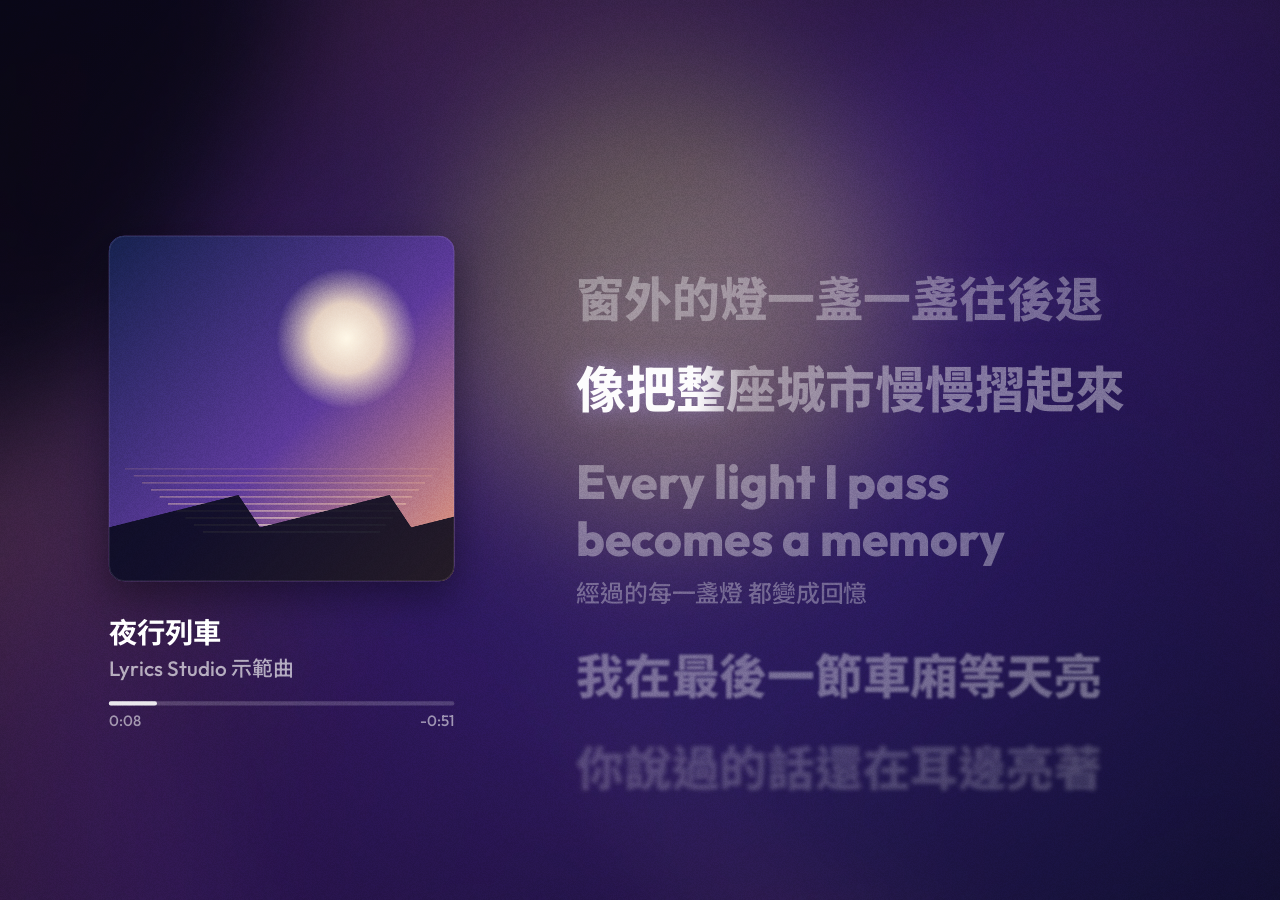
==== commit 83883d3e: "Prepare for GitHub Pages: live link in README, .nojekyll - README: add the GitHub Pages address and " ====
--- a/index.html
+++ b/index.html
@@ -760,7 +760,7 @@
   constructor(app) { this.app = app; this.active = false; this.timer = 0; this.loop = 0; this.warned403 = false; }
   get clientId() { return Store.get('spotify.clientId', ''); }
   get token() { return Store.get('spotify.token', null); }
-  redirectUri() { return location.origin + location.pathname; }
+  redirectUri() { return location.origin + location.pathname.replace(/index\.html$/, ''); }
   originProblem() {
     if (location.protocol === 'file:') return 'file';
     if (location.hostname === 'localhost') return 'localhost';
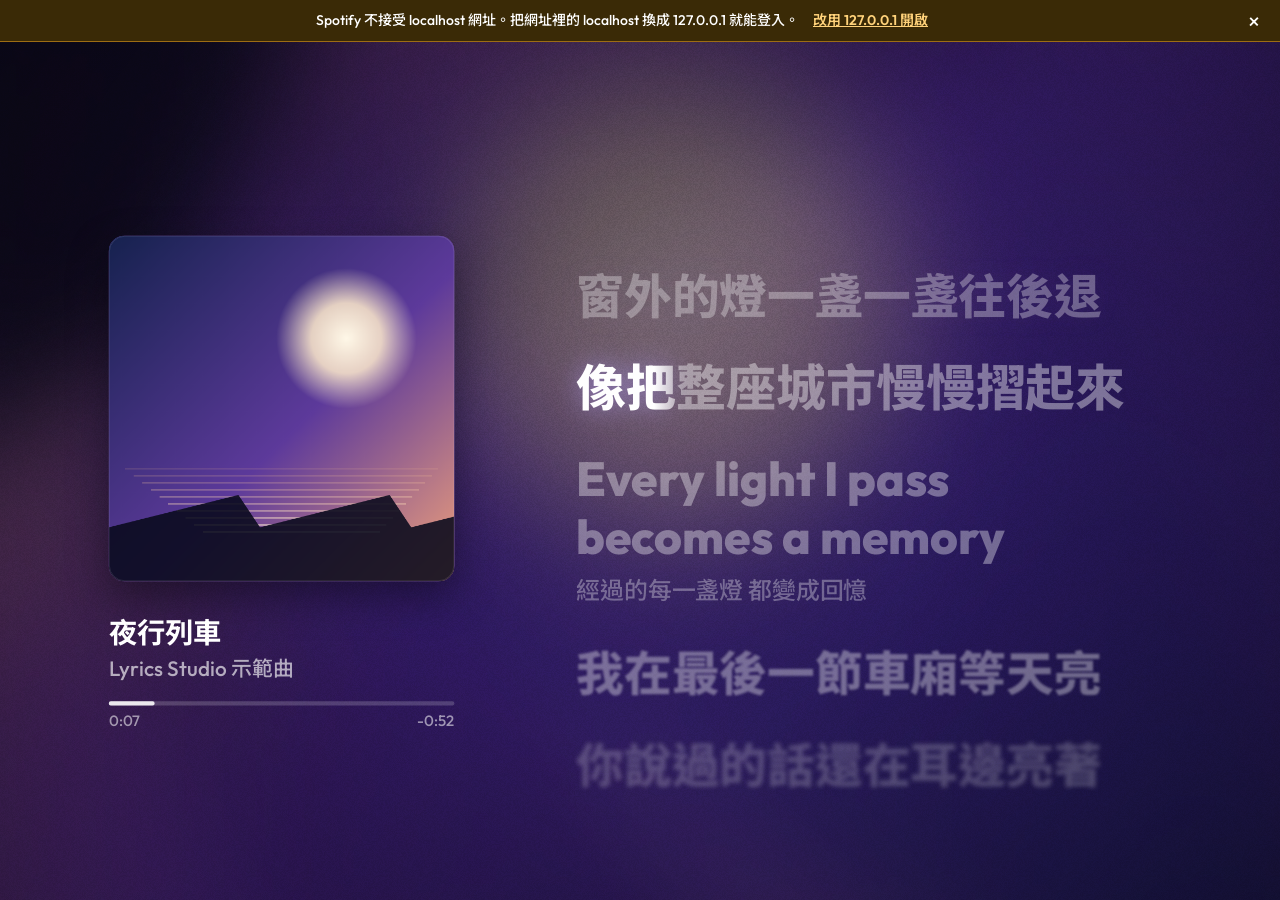
==== commit 1ab12f84: "Address code review: recording, sync, performance, usability, tests Recording - Keep drawing in a ba" ====
--- a/index.html
+++ b/index.html
@@ -19,7 +19,10 @@
 html, body { margin: 0; height: 100%; background: #000; color: #fff; font-family: var(--ui); overflow: hidden; -webkit-font-smoothing: antialiased; }
 button, input, select { font-family: inherit; }
 [hidden] { display: none !important; }
-#stage { position: fixed; left: 50%; top: 50%; transform: translate(-50%, -50%); display: block; background: #000; }
+.sr-only { position: absolute; width: 1px; height: 1px; padding: 0; margin: -1px; overflow: hidden; clip: rect(0 0 0 0); white-space: nowrap; border: 0; }
+#stage { position: fixed; left: 50%; top: 50%; transform: translate(-50%, -50%); display: block; background: #000; touch-action: manipulation; }
+#stage.seekable { cursor: pointer; }
+body.idle #stage { cursor: none; }
 
 /* interface floats above the canvas and is never recorded */
 .ui { position: fixed; inset: 0; pointer-events: none; transition: opacity .6s var(--e); z-index: 2; }
@@ -31,42 +34,86 @@
 .seg { pointer-events: auto; display: flex; padding: 4px; border-radius: 999px; }
 .seg button { appearance: none; border: 0; background: transparent; color: rgb(255 255 255 / .68); font: 500 14px/1 var(--ui); padding: 10px 16px; border-radius: 999px; cursor: pointer; transition: background .2s, color .2s; }
 .seg button:hover { color: #fff; }
-.seg button[aria-selected="true"] { background: rgb(255 255 255 / .15); color: #fff; }
+.seg button[aria-pressed="true"] { background: rgb(255 255 255 / .15); color: #fff; }
 .status { pointer-events: auto; font: 500 13px/1 var(--ui); color: rgb(255 255 255 / .78); padding: 11px 14px; border-radius: 999px; white-space: nowrap; }
 .status::before { content: ""; display: inline-block; width: 7px; height: 7px; border-radius: 50%; background: rgb(var(--accent)); margin-right: 8px; vertical-align: 1px; }
 
 .dock { position: absolute; left: 50%; bottom: 22px; transform: translateX(-50%); pointer-events: auto; display: flex; align-items: center; gap: 2px; padding: 6px; border-radius: 999px; box-shadow: 0 18px 50px rgb(0 0 0 / .35); }
 .ib { appearance: none; border: 0; background: transparent; color: #fff; height: 40px; min-width: 40px; padding: 0 10px; border-radius: 999px; display: inline-grid; place-items: center; cursor: pointer; font: 500 14px/1 var(--ui); transition: background .18s; }
-.ib:hover { background: rgb(255 255 255 / .1); }
+.ib:hover, .ib[aria-expanded="true"] { background: rgb(255 255 255 / .1); }
 .ib:disabled { opacity: .4; cursor: not-allowed; }
-.ib svg { width: 20px; height: 20px; stroke: currentColor; fill: none; stroke-width: 1.8; stroke-linecap: round; stroke-linejoin: round; }
+.ib svg, .vol svg { width: 20px; height: 20px; stroke: currentColor; fill: none; stroke-width: 1.8; stroke-linecap: round; stroke-linejoin: round; }
 .ib.txt { min-width: 58px; }
 .ib.sm { min-width: 32px; padding: 0 6px; font-size: 18px; }
 .offset { display: flex; align-items: center; }
 .offset output { min-width: 48px; text-align: center; font: 500 13px/1 var(--ui); font-variant-numeric: tabular-nums; color: rgb(255 255 255 / .8); }
 .sep { width: 1px; height: 22px; background: rgb(255 255 255 / .12); margin: 0 6px; }
-.rec-btn { appearance: none; border: 0; display: flex; align-items: center; gap: 8px; height: 40px; padding: 0 16px 0 12px; border-radius: 999px; background: rgb(255 255 255 / .1); color: #fff; font: 600 14px/1 var(--ui); cursor: pointer; transition: background .18s; }
+.rec-btn { appearance: none; border: 0; display: flex; align-items: center; gap: 8px; height: 40px; white-space: nowrap; flex: none; padding: 0 16px 0 12px; border-radius: 999px; background: rgb(255 255 255 / .1); color: #fff; font: 600 14px/1 var(--ui); cursor: pointer; transition: background .18s; }
 .rec-btn:hover { background: rgb(255 255 255 / .17); }
 .rec-btn .dot { width: 12px; height: 12px; border-radius: 50%; background: #ff4d5e; box-shadow: 0 0 0 3px rgb(255 77 94 / .25); }
 body.recording .rec-btn { background: rgb(255 77 94 / .22); }
 
+/* seek bar: YouTube and demo only */
+.scrub { position: absolute; left: 50%; bottom: 86px; transform: translateX(-50%); width: min(620px, calc(100vw - 32px)); pointer-events: auto; display: flex; align-items: center; gap: 12px; padding: 8px 14px; border-radius: 999px; }
+.scrub .t { font: 500 12px/1 var(--ui); font-variant-numeric: tabular-nums; color: rgb(255 255 255 / .72); min-width: 34px; text-align: center; }
+.scrub #seek { flex: 1; }
+.vol { display: flex; align-items: center; gap: 6px; color: rgb(255 255 255 / .72); padding-left: 8px; border-left: 1px solid rgb(255 255 255 / .12); }
+.vol input { width: 84px; }
+input[type=range] { accent-color: rgb(var(--accent)); height: 18px; cursor: pointer; }
+
+/* style and size menus */
+.menu { position: absolute; pointer-events: auto; display: grid; gap: 2px; padding: 6px; border-radius: 18px; min-width: 260px; box-shadow: 0 18px 50px rgb(0 0 0 / .45); z-index: 3; animation: rise .18s var(--e); }
+.menu button { appearance: none; border: 0; background: transparent; color: #fff; display: flex; align-items: center; gap: 12px; text-align: left; padding: 10px 12px; border-radius: 12px; cursor: pointer; font: inherit; }
+.menu button:hover, .menu button:focus-visible { background: rgb(255 255 255 / .1); outline: none; }
+.menu button[aria-checked="true"] { background: rgb(var(--accent) / .16); }
+.menu button::after { content: ""; margin-left: auto; flex: none; width: 8px; height: 8px; border-radius: 50%; }
+.menu button[aria-checked="true"]::after { background: rgb(var(--accent)); box-shadow: 0 0 0 3px rgb(var(--accent) / .25); }
+.menu .mi { display: grid; gap: 4px; }
+.menu .ml { font: 600 15px/1.2 var(--ui); }
+.menu .md { font: 400 12px/1.3 var(--ui); color: rgb(255 255 255 / .62); }
+.ratio { flex: none; display: inline-block; border: 1.6px solid rgb(255 255 255 / .7); border-radius: 3px; }
+.ratio.r-fit { width: 26px; height: 18px; border-style: dashed; }
+.ratio.r-16x9 { width: 28px; height: 16px; }
+.ratio.r-9x16 { width: 12px; height: 21px; margin: 0 8px; }
+.ratio.r-1x1 { width: 19px; height: 19px; margin: 0 4px; }
+
 [data-tip] { position: relative; }
-[data-tip]:hover::after { content: attr(data-tip); position: absolute; bottom: calc(100% + 12px); left: 50%; transform: translateX(-50%); white-space: nowrap; font: 500 12px/1 var(--ui); padding: 8px 10px; border-radius: 8px; background: rgb(0 0 0 / .78); color: #fff; pointer-events: none; }
+[data-tip]:hover::after, [data-tip]:focus-visible::after { content: attr(data-tip); position: absolute; bottom: calc(100% + 12px); left: 50%; transform: translateX(-50%); white-space: nowrap; font: 500 12px/1 var(--ui); padding: 8px 10px; border-radius: 8px; background: rgb(0 0 0 / .78); color: #fff; pointer-events: none; }
+[data-tip][aria-expanded="true"]::after { display: none; }
 :focus-visible { outline: 2px solid rgb(var(--accent)); outline-offset: 2px; }
 
 .recbar { position: fixed; top: 20px; left: 50%; transform: translateX(-50%); display: flex; align-items: center; gap: 10px; padding: 6px 6px 6px 14px; border-radius: 999px; background: rgb(28 4 8 / .62); backdrop-filter: blur(16px); -webkit-backdrop-filter: blur(16px); border: 1px solid rgb(255 77 94 / .38); font: 600 14px/1 var(--ui); font-variant-numeric: tabular-nums; z-index: 6; transition: opacity .6s var(--e); }
 .recbar .dot { width: 10px; height: 10px; border-radius: 50%; background: #ff4d5e; animation: blink 1.2s infinite; }
+body.rec-paused .recbar .dot { animation: none; background: #ffb020; }
+.recbar .bytes { font-weight: 500; color: rgb(255 255 255 / .6); }
 .recbar button { appearance: none; border: 0; border-radius: 999px; padding: 9px 13px; background: #ff4d5e; color: #fff; font: 600 13px/1 var(--ui); cursor: pointer; }
+.recbar button.soft { background: rgb(255 255 255 / .14); }
 body.idle .recbar { opacity: .5; }
 @keyframes blink { 50% { opacity: .25; } }
+
+.countdown { position: fixed; inset: 0; z-index: 25; display: grid; place-content: center; justify-items: center; gap: 10px; background: rgb(var(--tint, 10 10 18) / .62); -webkit-backdrop-filter: blur(18px) saturate(.8); backdrop-filter: blur(18px) saturate(.8); text-align: center; }
+.cd-num { font: 800 min(32vh, 220px)/1 var(--ui); font-variant-numeric: tabular-nums; text-shadow: 0 10px 60px rgb(0 0 0 / .5); }
+.cd-num.pop { animation: pop .9s var(--e); }
+.countdown p { margin: 0; font: 500 16px/1.4 var(--ui); color: rgb(255 255 255 / .8); }
+.countdown button { appearance: none; border: 0; margin-top: 8px; padding: 10px 18px; border-radius: 999px; background: rgb(255 255 255 / .14); color: #fff; font: 600 14px/1 var(--ui); cursor: pointer; }
+@keyframes pop { from { transform: scale(1.35); opacity: 0; } 30% { opacity: 1; } to { transform: scale(1); opacity: 1; } }
+
+.envbar { position: fixed; top: 0; left: 0; right: 0; z-index: 8; display: flex; align-items: center; justify-content: center; gap: 14px; flex-wrap: wrap; padding: 10px 52px 10px 16px; background: #3a2a06; border-bottom: 1px solid rgb(255 176 32 / .5); font: 500 14px/1.5 var(--ui); text-align: center; }
+.envbar a { color: #ffd27a; font-weight: 600; }
+.envbar button { position: absolute; right: 10px; top: 50%; transform: translateY(-50%); appearance: none; border: 0; background: transparent; color: #fff; font-size: 22px; line-height: 1; cursor: pointer; padding: 6px 10px; border-radius: 8px; }
+.envbar:not([hidden]) ~ .ui .topbar { top: 64px; }
 
 .ytcard { position: fixed; right: 20px; top: 76px; width: 356px; border-radius: 14px; overflow: hidden; background: #000; border: 1px solid rgb(255 255 255 / .12); box-shadow: 0 18px 50px rgb(0 0 0 / .45); z-index: 4; }
 .ythead { display: flex; align-items: center; gap: 8px; padding: 9px 12px; font: 500 12px/1 var(--ui); color: rgb(255 255 255 / .7); background: rgb(var(--tint) / .92); cursor: grab; user-select: none; touch-action: none; }
 .ythead::before { content: ""; width: 18px; height: 6px; border-top: 2px solid rgb(255 255 255 / .35); border-bottom: 2px solid rgb(255 255 255 / .35); }
 #ytplayer, .ytcard iframe { display: block; width: 356px; height: 200px; border: 0; }
 
-.toast { position: fixed; top: 74px; left: 50%; transform: translate(-50%, -8px); opacity: 0; pointer-events: none; max-width: min(640px, 90vw); padding: 12px 16px; border-radius: 14px; font: 500 14px/1.5 var(--ui); text-align: center; transition: opacity .25s, transform .25s var(--e); z-index: 30; }
-.toast.show { opacity: 1; transform: translate(-50%, 0); }
+.toast { position: fixed; top: 74px; left: 50%; transform: translate(-50%, -8px); opacity: 0; pointer-events: none; max-width: min(640px, 90vw); display: flex; align-items: flex-start; gap: 6px; padding: 12px 8px 12px 16px; border-radius: 14px; font: 500 14px/1.55 var(--ui); transition: opacity .25s, transform .25s var(--e); z-index: 30; }
+.toast.show { opacity: 1; transform: translate(-50%, 0); pointer-events: auto; }
+.toast.sticky { border-color: rgb(255 176 32 / .55); }
+.toast .msg { flex: 1; text-align: left; }
+.toast .x { appearance: none; border: 0; background: transparent; color: rgb(255 255 255 / .7); font-size: 18px; line-height: 1; padding: 2px 8px; border-radius: 8px; cursor: pointer; }
+.toast .x:hover { color: #fff; background: rgb(255 255 255 / .1); }
 
 dialog.sheet { border: 0; padding: 0; background: transparent; color: #fff; width: min(560px, 92vw); max-width: none; max-height: 90vh; overflow: visible; }
 dialog.sheet.wide { width: min(720px, 94vw); }
@@ -92,7 +139,7 @@
 .row.end { justify-content: flex-end; }
 .row.between { justify-content: space-between; }
 .row .left { display: flex; gap: 8px; flex-wrap: wrap; }
-button.primary, button.ghost, button.mini { appearance: none; border: 0; height: 42px; padding: 0 18px; border-radius: 999px; font: 600 14px/1 var(--ui); cursor: pointer; transition: background .18s; }
+button.primary, button.ghost, button.mini { appearance: none; border: 0; height: 42px; padding: 0 18px; border-radius: 999px; font: 600 14px/1 var(--ui); cursor: pointer; transition: background .18s; white-space: nowrap; }
 button.mini { height: 32px; padding: 0 12px; font-size: 13px; }
 button.primary { background: #fff; color: #121218; }
 button.primary:hover { background: rgb(255 255 255 / .86); }
@@ -105,13 +152,12 @@
 input[type=radio], input[type=checkbox] { accent-color: rgb(var(--accent)); width: 16px; height: 16px; margin: 0; }
 .check { display: flex; align-items: center; gap: 10px; margin: 14px 0 0; cursor: pointer; }
 .grid2 { display: grid; grid-template-columns: 1fr 1fr; gap: 12px; }
-input[type=range] { width: 100%; accent-color: rgb(var(--accent)); }
+.grid3 { display: grid; grid-template-columns: 1fr 1fr 1fr; gap: 12px; }
 .rangehead { display: flex; justify-content: space-between; }
 .searchbar { display: flex; gap: 10px; margin: 12px 0; }
-.searchbar button { flex: none; white-space: nowrap; }
-button.primary, button.ghost { white-space: nowrap; }
+.searchbar button { flex: none; }
 .results { list-style: none; margin: 0; padding: 0; max-height: 46vh; overflow: auto; display: grid; gap: 6px; }
-.results .msg { padding: 14px 4px; color: rgb(255 255 255 / .6); }
+.results .msg, .pv-lines .msg { padding: 14px 4px; color: rgb(255 255 255 / .6); list-style: none; }
 .res { appearance: none; width: 100%; display: grid; grid-template-columns: 1fr auto auto; align-items: center; gap: 14px; text-align: left; padding: 12px 14px; border-radius: 14px; border: 1px solid rgb(255 255 255 / .07); background: rgb(255 255 255 / .04); color: #fff; cursor: pointer; font: inherit; }
 .res:hover { background: rgb(255 255 255 / .09); }
 .r-main { display: grid; gap: 3px; min-width: 0; }
@@ -122,6 +168,12 @@
 .r-dur.off { color: #ffb4a2; }
 .badge { font-size: 12px; padding: 5px 10px; border-radius: 999px; background: rgb(255 255 255 / .08); color: rgb(255 255 255 / .62); white-space: nowrap; }
 .badge.on { background: rgb(var(--accent) / .2); color: rgb(var(--accent)); }
+.preview { border: 1px solid rgb(255 255 255 / .08); border-radius: 16px; padding: 16px 18px 4px; background: rgb(0 0 0 / .18); }
+.pv-head { display: flex; justify-content: space-between; align-items: flex-start; gap: 12px; }
+.pv-head h3 { margin: 0; font: 700 17px/1.3 var(--ui); }
+.pv-head p { margin: 4px 0 0; font-size: 13px; color: rgb(255 255 255 / .6); }
+.pv-lines { list-style: none; margin: 14px 0 0; padding: 0; display: grid; gap: 6px; max-height: 30vh; overflow: auto; font: 500 16px/1.5 var(--ui); color: rgb(255 255 255 / .86); }
+.preview .row { margin-top: 14px; padding-bottom: 12px; }
 .keys h3 { margin: 22px 0 8px; font: 600 14px/1 var(--ui); color: rgb(255 255 255 / .66); }
 .keys dl { display: grid; grid-template-columns: auto 1fr; gap: 8px 16px; margin: 0; font-size: 14px; align-items: center; }
 .keys dd { margin: 0; color: rgb(255 255 255 / .7); }
@@ -132,7 +184,7 @@
 @media (prefers-reduced-motion: reduce) {
   .ui, .toast, .recbar { transition: none; }
   .recbar .dot { animation: none; }
-  dialog.sheet[open] { animation: none; }
+  dialog.sheet[open], .menu, .cd-num.pop { animation: none; }
 }
 @media (max-width: 720px) {
   .dock { gap: 0; padding: 4px; bottom: 12px; }
@@ -140,31 +192,59 @@
   .ib.txt { min-width: 44px; }
   .sep { margin: 0 2px; }
   .rec-btn { padding: 0 12px 0 10px; }
+  .scrub { bottom: 70px; }
+  .vol input { width: 60px; }
   .seg button { padding: 9px 11px; }
   .status { display: none; }
-  .ytcard { width: 300px; right: 10px; }
-  #ytplayer, .ytcard iframe { width: 300px; height: 200px; }
-  .grid2 { grid-template-columns: 1fr; }
+  .ytcard { width: 200px; right: 10px; top: 64px; } /* YouTube's smallest allowed player: 200 × 200 */
+  #ytplayer, .ytcard iframe { width: 200px; height: 200px; }
+  .grid2, .grid3 { grid-template-columns: 1fr; }
+}
+/* small phones: after the 720px rules so these win */
+@media (max-width: 420px) {
+  .ib { min-width: 30px; padding: 0 4px; }
+  .ib.txt { min-width: 38px; }
+  .rec-btn { gap: 6px; padding: 0 10px 0 8px; }
+}
+@media (max-width: 370px) {
+  .dock .sep { display: none; }
 }
 
 </style>
 </head>
 <body>
-<canvas id="stage" width="1920" height="1080" aria-label="歌詞畫面"></canvas>
+<canvas id="stage" width="1920" height="1080" role="img" aria-label="歌詞畫面"></canvas>
+<p class="sr-only" id="srLyric" aria-live="polite" aria-atomic="true"></p>
+
+<div class="envbar" id="envBar" role="alert" hidden>
+  <span id="envMsg"></span>
+  <a id="envLink" href="#">開啟線上版</a>
+  <button type="button" id="envClose" aria-label="關閉提示">×</button>
+</div>
 
 <div class="ui" id="ui">
   <header class="topbar">
-    <div class="seg glass" role="tablist" aria-label="音樂來源">
-      <button type="button" role="tab" data-src="spotify">Spotify</button>
-      <button type="button" role="tab" data-src="youtube">YouTube</button>
-      <button type="button" role="tab" data-src="demo">示範</button>
+    <div class="seg glass" role="group" aria-label="音樂來源">
+      <button type="button" data-src="spotify" aria-pressed="false">Spotify</button>
+      <button type="button" data-src="youtube" aria-pressed="false">YouTube</button>
+      <button type="button" data-src="demo" aria-pressed="false">示範</button>
     </div>
     <div class="status glass" id="status" aria-live="polite"></div>
   </header>
 
+  <div class="scrub glass" id="scrub" hidden>
+    <span class="t" id="tCur">0:00</span>
+    <input type="range" id="seek" min="0" max="1000" step="1" value="0" aria-label="播放進度">
+    <span class="t" id="tDur">0:00</span>
+    <label class="vol" id="volWrap" hidden>
+      <svg viewBox="0 0 24 24" aria-hidden="true"><path d="M4 9.5h3.5L12 5.5v13l-4.5-4H4z"/><path d="M15.5 9a4 4 0 0 1 0 6M18 6.5a7.5 7.5 0 0 1 0 11"/></svg>
+      <input type="range" id="vol" min="0" max="100" step="1" value="100" aria-label="音量">
+    </label>
+  </div>
+
   <nav class="dock glass" aria-label="控制列">
     <button type="button" class="ib" id="btnSearch" data-tip="搜尋歌詞（L）" aria-label="搜尋歌詞">
-      <svg viewBox="0 0 24 24"><circle cx="11" cy="11" r="6.5"/><path d="M20 20l-4.2-4.2"/></svg>
+      <svg viewBox="0 0 24 24" aria-hidden="true"><circle cx="11" cy="11" r="6.5"/><path d="M20 20l-4.2-4.2"/></svg>
     </button>
     <div class="offset" data-tip="歌詞太早或太晚時調整（[ ]）">
       <button type="button" class="ib sm" id="offMinus" aria-label="歌詞提早 0.1 秒">−</button>
@@ -172,28 +252,37 @@
       <button type="button" class="ib sm" id="offPlus" aria-label="歌詞延後 0.1 秒">+</button>
     </div>
     <span class="sep"></span>
-    <button type="button" class="ib txt" id="btnTheme" data-tip="切換風格（T）">流光</button>
-    <button type="button" class="ib txt" id="btnLayout" data-tip="切換畫面比例（V）">填滿</button>
+    <button type="button" class="ib txt" id="btnTheme" data-tip="風格（T）" aria-haspopup="menu" aria-expanded="false">流光</button>
+    <button type="button" class="ib txt" id="btnLayout" data-tip="畫面比例（V）" aria-haspopup="menu" aria-expanded="false">填滿</button>
     <button type="button" class="ib" id="btnSettings" data-tip="設定" aria-label="設定">
-      <svg viewBox="0 0 24 24"><path d="M4 7h9M17 7h3M4 17h3M11 17h9"/><circle cx="15" cy="7" r="2"/><circle cx="9" cy="17" r="2"/></svg>
+      <svg viewBox="0 0 24 24" aria-hidden="true"><path d="M4 7h9M17 7h3M4 17h3M11 17h9"/><circle cx="15" cy="7" r="2"/><circle cx="9" cy="17" r="2"/></svg>
     </button>
     <button type="button" class="ib" id="btnFull" data-tip="全螢幕（F）" aria-label="全螢幕">
-      <svg viewBox="0 0 24 24"><path d="M4 9V4h5M20 9V4h-5M4 15v5h5M20 15v5h-5"/></svg>
+      <svg viewBox="0 0 24 24" aria-hidden="true"><path d="M4 9V4h5M20 9V4h-5M4 15v5h5M20 15v5h-5"/></svg>
     </button>
     <span class="sep"></span>
     <button type="button" class="rec-btn" id="btnRec" data-tip="錄影（R）"><span class="dot"></span><span class="lbl">錄影</span></button>
   </nav>
 </div>
 
-<div class="recbar" id="recbar" hidden><span class="dot"></span><span id="recTime">0:00</span><button type="button" id="recStop">停止錄影</button></div>
+<div class="recbar" id="recbar" hidden>
+  <span class="dot"></span><span id="recTime">0:00</span><span class="bytes" id="recBytes">0.0 MB</span>
+  <button type="button" class="soft" id="recPause">暫停</button>
+  <button type="button" id="recStop">停止錄影</button>
+</div>
+<div class="countdown" id="countdown" hidden>
+  <div class="cd-num" id="cdNum" aria-live="assertive">3</div>
+  <p>準備開始錄影</p>
+  <button type="button" id="cdCancel">取消</button>
+</div>
 <div class="ytcard" id="ytcard" hidden><div class="ythead">YouTube 播放器（可拖曳）</div><div id="ytplayer"></div></div>
-<div class="toast glass" id="toast" role="status" aria-live="polite"></div>
+<div class="toast glass" id="toast" role="status" aria-live="polite"><span class="msg"></span><button type="button" class="x" aria-label="關閉訊息">×</button></div>
 <div class="drop" aria-hidden="true">放開來匯入 LRC 歌詞</div>
 
 <dialog class="sheet" id="dlgSpotify" aria-labelledby="spTitle">
   <div class="sheet-in">
     <h2 id="spTitle">連接 Spotify</h2>
-    <p class="lead">讀取你正在播放的歌和進度，任何裝置上播都可以。Spotify 規定開發模式的 App 擁有者要有 Premium。</p>
+    <p class="lead">讀取你正在播放的歌和進度，任何裝置上播都可以。Spotify 規定開發模式的 App 擁有者要有 Premium。這個程式只要求「讀取正在播放」的權限，不能控制你的播放。</p>
     <div class="warn" id="spWarn" hidden></div>
     <ol class="steps">
       <li>打開 <a href="https://developer.spotify.com/dashboard" target="_blank" rel="noopener">Spotify 開發者後台</a>，按 Create app，名稱和說明隨便填。</li>
@@ -223,9 +312,19 @@
   <form class="sheet-in" id="searchForm">
     <h2 id="sTitle">搜尋歌詞</h2>
     <div class="searchbar"><input id="q" autofocus autocomplete="off" spellcheck="false" placeholder="歌名，或歌名加歌手"><button type="submit" class="primary">搜尋</button></div>
-    <ul class="results" id="results"></ul>
+    <div id="searchList">
+      <ul class="results" id="results"></ul>
+    </div>
+    <div class="preview" id="preview" hidden>
+      <div class="pv-head">
+        <div><h3 id="pvTitle"></h3><p id="pvMeta"></p></div>
+        <span class="badge on" id="pvKind"></span>
+      </div>
+      <ol class="pv-lines" id="pvLines"></ol>
+      <div class="row end"><button type="button" class="ghost" id="pvBack">返回結果</button><button type="button" class="primary" id="pvApply">套用這份歌詞</button></div>
+    </div>
     <div class="row between">
-      <div class="left"><button type="button" class="ghost" id="btnImport">匯入 LRC 檔</button><button type="button" class="ghost" id="btnAuto">改回自動配對</button></div>
+      <div class="left"><button type="button" class="ghost" id="btnImport">匯入 LRC 檔</button><button type="button" class="ghost" id="btnAuto">改回自動配對</button><button type="button" class="ghost" id="btnNone">這首不顯示歌詞</button></div>
       <button type="button" class="ghost" id="searchClose">關閉</button>
     </div>
   </form>
@@ -243,10 +342,12 @@
       <label><input type="radio" name="aud" value="both"> 電腦聲音加麥克風</label>
     </fieldset>
     <p class="hint" id="recHint"></p>
-    <div class="grid2">
+    <div class="grid3">
       <label class="field"><span>流暢度</span><select id="recFps"><option value="30">30 fps</option><option value="60">60 fps</option></select></label>
       <label class="field"><span>畫質</span><select id="recQ"><option value="std">標準（8 Mbps）</option><option value="high">高（16 Mbps）</option></select></label>
+      <label class="field"><span>檔案格式</span><select id="recFmt"><option value="auto">自動（優先 MP4）</option><option value="webm">WebM</option></select></label>
     </div>
+    <label class="check"><input type="checkbox" id="recCd"> 開始前倒數 3 秒</label>
     <label class="check"><input type="checkbox" id="recAuto"> 換歌或播完時自動停止</label>
     <div class="row end"><button type="button" class="ghost" id="recCancel">取消</button><button type="submit" class="primary">開始錄影</button></div>
   </form>
@@ -258,9 +359,10 @@
     <label class="check"><input type="checkbox" id="setKaraoke"> 唱到哪裡亮到哪裡（卡拉OK 填色）</label>
     <label class="check"><input type="checkbox" id="setBlur"> 遠處的歌詞模糊</label>
     <label class="check"><input type="checkbox" id="setInfo"> 顯示封面和歌名</label>
+    <label class="check"><input type="checkbox" id="setCredit"> 電影風格：開頭顯示歌名</label>
     <div class="grid2">
       <label class="field"><span>對齊</span><select id="setAlign"><option value="auto">自動</option><option value="left">靠左</option><option value="center">置中</option></select></label>
-      <label class="field"><span class="rangehead">歌詞大小 <span id="scaleVal">100%</span></span><input type="range" id="setScale" min="0.8" max="1.3" step="0.05"></label>
+      <label class="field"><span class="rangehead">歌詞大小 <span id="scaleVal">100%</span></span><input type="range" id="setScale" min="0.8" max="1.3" step="0.05" value="1"></label>
     </div>
     <div class="keys">
       <h3>快捷鍵</h3>
@@ -272,9 +374,11 @@
         <dt><kbd>T</kbd></dt><dd>切換風格：流光、明體、電影</dd>
         <dt><kbd>V</kbd></dt><dd>切換比例：填滿、16:9、9:16、1:1</dd>
         <dt><kbd>R</kbd></dt><dd>開始或停止錄影</dd>
+        <dt><kbd>P</kbd></dt><dd>錄影時暫停或繼續</dd>
         <dt><kbd>F</kbd></dt><dd>全螢幕</dd>
         <dt><kbd>H</kbd></dt><dd>隱藏或顯示介面</dd>
       </dl>
+      <p class="hint">YouTube 和示範模式：點一行歌詞就跳到那裡，在空白處點兩下播放或暫停。</p>
     </div>
     <div class="row between"><button type="button" class="ghost" id="setOffReset">偏移歸零</button><button type="button" class="primary" data-close>完成</button></div>
   </div>
@@ -305,12 +409,51 @@
   return h >>> 0;
 }
 
-/* localStorage can throw (privacy modes, embedded frames) — never let it break the app */
+/* localStorage can throw (privacy modes, embedded frames, quota) — never let it break the app */
 const Store = {
   get(k, d) { try { const v = localStorage.getItem('ls.' + k); return v == null ? d : JSON.parse(v); } catch (e) { return d; } },
-  set(k, v) { try { localStorage.setItem('ls.' + k, JSON.stringify(v)); } catch (e) { /* ignore */ } },
+  set(k, v) { try { localStorage.setItem('ls.' + k, JSON.stringify(v)); return true; } catch (e) { return false; } },
   del(k) { try { localStorage.removeItem('ls.' + k); } catch (e) { /* ignore */ } },
 };
+
+/* how the page was opened decides what can work: Spotify wants https or a loopback IP,
+   the YouTube player needs a real web origin, recording needs a secure context */
+const Env = {
+  kind() {
+    if (location.protocol === 'file:') return 'file';
+    const h = location.hostname;
+    if (h === 'localhost' || h.endsWith('.localhost')) return 'localhost';
+    if (location.protocol === 'https:') return 'https';
+    if (h === '127.0.0.1' || h === '[::1]') return 'loopback';
+    return 'http';
+  },
+  can(feature) {
+    const k = this.kind();
+    if (feature === 'spotify') return k === 'https' || k === 'loopback';
+    if (feature === 'youtube') return k !== 'file';
+    if (feature === 'record') return !!window.isSecureContext;
+    return true;
+  },
+};
+
+/* fetch that gives up after `ms` and can also be cancelled by the caller's signal */
+async function fetchT(url, opts = {}, ms = 10000) {
+  const ctl = new AbortController();
+  let timedOut = false;
+  const timer = setTimeout(() => { timedOut = true; ctl.abort(); }, ms);
+  const outer = opts.signal;
+  const onOuter = () => ctl.abort();
+  if (outer) { if (outer.aborted) ctl.abort(); else outer.addEventListener('abort', onOuter, { once: true }); }
+  try {
+    return await fetch(url, Object.assign({}, opts, { signal: ctl.signal }));
+  } catch (e) {
+    if (timedOut) throw Object.assign(new Error('TIMEOUT'), { code: 'TIMEOUT' });
+    throw e;
+  } finally {
+    clearTimeout(timer);
+    if (outer) outer.removeEventListener('abort', onOuter);
+  }
+}
 
 function rgbToHsl(r, g, b) {
   r /= 255; g /= 255; b /= 255;
@@ -404,15 +547,37 @@
   return btoa(bin).replace(/\+/g, '-').replace(/\//g, '_').replace(/=+$/, '');
 }
 
+/* Chinese .lrc files are often GBK or Big5, not UTF-8: pick the decoding that yields the most common characters */
+const COMMON_HAN = '的一是不了人我在有他這这中大來来上國国個个到說说們们為为子和你地出道也時时年得就那要下以生會会自著着去之過过家學学對对可她裡里後后小麼么心多天而能好都然沒没日於于起還还發发成事只作當当想看文無无開开手十用主行方又如前所本見见經经頭头面公同三已老從从動动兩两長长知民樣样現现分將将外但身些與与高意進进把法此實实回二理美點点月明其種种聲声全工己話话兒儿者向情部正名定女問问力機机給给等幾几很業业最間间新什打便位因重被走電电四第門门相次東东政海口使教西再平真聽听世氣气信北少關关並并內内加化由卻却代軍军產产入先山五太水萬万市眼體体別别處处總总才場场師师書书愛爱夢梦風风雨淚泪笑走路愛夜光';
+function decodeText(buf) {
+  const b = new Uint8Array(buf);
+  if (b[0] === 0xFF && b[1] === 0xFE) return new TextDecoder('utf-16le').decode(b);
+  if (b[0] === 0xFE && b[1] === 0xFF) return new TextDecoder('utf-16be').decode(b);
+  try { return new TextDecoder('utf-8', { fatal: true }).decode(b); } catch (e) { /* not UTF-8 */ }
+  let best = null, bestScore = -Infinity;
+  for (const enc of ['gb18030', 'big5', 'shift_jis', 'euc-kr', 'windows-1252']) {
+    let s;
+    try { s = new TextDecoder(enc).decode(b); } catch (e) { continue; }
+    let score = 0;
+    for (const ch of s) { if (ch === '�') score -= 5; else if (COMMON_HAN.includes(ch)) score += 1; }
+    if (score > bestScore) { best = s; bestScore = score; }
+  }
+  return best != null ? best : new TextDecoder('utf-8').decode(b);
+}
+
+/* toasts: ms = 0 keeps it on screen until closed (for errors the user has to act on) */
 let toastTimer = 0;
 function toast(msg, ms = 3400) {
   const el = $('#toast');
   if (!el) return;
-  el.textContent = msg;
+  const m = el.querySelector('.msg') || el;
+  m.textContent = msg;
   el.classList.add('show');
+  el.classList.toggle('sticky', ms === 0);
   clearTimeout(toastTimer);
-  toastTimer = setTimeout(() => el.classList.remove('show'), ms);
-}
+  if (ms > 0) toastTimer = setTimeout(() => el.classList.remove('show'), ms);
+}
+function hideToast() { const el = $('#toast'); if (el) el.classList.remove('show'); clearTimeout(toastTimer); }
 
 function downloadBlob(blob, name) {
   const url = URL.createObjectURL(blob);
@@ -567,7 +732,20 @@
     return ans;
   }
 
-  return { parse, buildTimeline, activeIndex, estimate };
+  /* what an imported file holds: synced lines, plain text, nothing, or not text at all */
+  function inspect(text) {
+    const s = String(text || '');
+    if (!s.trim()) return { kind: 'empty', lines: 0 };
+    const control = (s.match(/[\u0000-\u0008\u000E-\u001F]/g) || []).length;
+    const broken = (s.match(/�/g) || []).length;
+    if (control > 3 || broken > Math.max(3, s.length * 0.05)) return { kind: 'binary', lines: 0 };
+    const synced = parse(s).lines.filter(l => l.text).length;
+    if (synced) return { kind: 'synced', lines: synced };
+    const plain = s.replace(/\r/g, '').split('\n').filter(l => l.trim() && !/^\s*\[[a-z#]+:.*\]\s*$/i.test(l)).length;
+    return plain ? { kind: 'plain', lines: plain } : { kind: 'empty', lines: 0 };
+  }
+
+  return { parse, buildTimeline, activeIndex, estimate, inspect };
 })();
 if (typeof module !== 'undefined' && module.exports) module.exports = LRC;
 
@@ -635,23 +813,25 @@
 /* ---------- LRCLIB client (free synced-lyrics database, CORS enabled) ---------- */
 const Lyrics = (() => {
   const API = 'https://lrclib.net/api';
-  const CLIENT = 'LyricsStudio/1.0 (personal lyrics player)';
+  const CLIENT = 'LyricsStudio/1.1 (personal lyrics player)';
+  const DISK_KEY = 'lyricsCache', DISK_MAX = 40, DISK_DAYS = 30, MISS_HOURS = 24;
   let headerOk = true, last = 0, blockedUntil = 0;
-  const cache = new Map();
-
-  async function call(path) {
+  const mem = new Map();
+  const api = { timeoutMs: 10000 };
+
+  async function call(path, signal) {
     const now = performance.now();
     if (now < blockedUntil) await sleep(blockedUntil - now);
-    const wait = last + 300 - performance.now(); // requests one at a time, gently spaced
+    const wait = last + 300 - performance.now(); // one request at a time, gently spaced
     if (wait > 0) await sleep(wait);
     last = performance.now();
     let res;
     try {
-      res = await fetch(API + path, headerOk ? { headers: { 'Lrclib-Client': CLIENT } } : undefined);
+      res = await fetchT(API + path, headerOk ? { headers: { 'Lrclib-Client': CLIENT }, signal } : { signal }, api.timeoutMs);
     } catch (e) {
-      if (!headerOk) throw e;
+      if (!headerOk || e.name !== 'TypeError') throw e; // timeouts and cancels are not header problems
       headerOk = false; // custom header refused by the CORS preflight: retry without it
-      res = await fetch(API + path);
+      res = await fetchT(API + path, { signal }, api.timeoutMs);
     }
     if (res.status === 429) {
       const ra = parseFloat(res.headers.get('Retry-After')) || 10;
@@ -660,8 +840,8 @@
     }
     return res;
   }
-  async function json(path) {
-    const r = await call(path);
+  async function json(path, signal) {
+    const r = await call(path, signal);
     if (r.status === 404) return null;
     if (!r.ok) throw new Error('HTTP_' + r.status);
     const ct = r.headers.get('content-type') || '';
@@ -669,9 +849,33 @@
     return r.json();
   }
   const qs = o => Object.entries(o).filter(([, v]) => v != null && v !== '').map(([k, v]) => encodeURIComponent(k) + '=' + encodeURIComponent(v)).join('&');
-  const get = p => json('/get?' + qs(p));
-  const search = p => json('/search?' + qs(p)).then(r => (Array.isArray(r) ? r : []));
-  const byId = id => json('/get/' + encodeURIComponent(id));
+  const get = (p, signal) => json('/get?' + qs(p), signal);
+  const search = (p, signal) => json('/search?' + qs(p), signal).then(r => (Array.isArray(r) ? r : []));
+  const byId = (id, signal) => json('/get/' + encodeURIComponent(id), signal);
+
+  /* found lyrics survive a reload: a small least-recently-used store in localStorage */
+  const slim = r => r && { id: r.id, trackName: r.trackName || r.name, artistName: r.artistName, albumName: r.albumName, duration: r.duration, instrumental: !!r.instrumental, syncedLyrics: r.syncedLyrics || null, plainLyrics: r.plainLyrics || null };
+  function diskGet(key) {
+    const all = Store.get(DISK_KEY, {});
+    const hit = all[key];
+    if (!hit) return undefined;
+    const age = Date.now() - hit.at;
+    if (age > (hit.r ? DISK_DAYS * 864e5 : MISS_HOURS * 36e5)) return undefined;
+    return hit.r; // null = "looked recently, nothing there"
+  }
+  function diskPut(key, r) {
+    const all = Store.get(DISK_KEY, {});
+    all[key] = { r: slim(r), at: Date.now() };
+    const keys = Object.keys(all).sort((a, b) => all[b].at - all[a].at);
+    for (const k of keys.slice(DISK_MAX)) delete all[k];
+    if (!Store.set(DISK_KEY, all)) { Store.del(DISK_KEY); Store.set(DISK_KEY, { [key]: all[key] }); }
+  }
+  function remember(key, r) { mem.set(key, r); diskPut(key, r); }
+  function forget(key) {
+    mem.delete(key);
+    const all = Store.get(DISK_KEY, {});
+    if (all[key]) { delete all[key]; Store.set(DISK_KEY, all); }
+  }
 
   function cleanTitle(s) {
     return String(s || '')
@@ -703,70 +907,91 @@
   }
   const usable = r => r && (r.syncedLyrics || r.instrumental);
 
-  async function find(t, { force = false } = {}) {
-    if (!force && cache.has(t.key)) return cache.get(t.key);
+  async function find(t, { force = false, signal } = {}) {
     const manual = Store.get('lyricsPick.' + t.key, null);
+    if (manual === 'none') return { none: true };
+    if (!force && mem.has(t.key)) return mem.get(t.key);
+    if (!force) { const d = diskGet(t.key); if (d !== undefined && (!manual || (d && d.id === manual))) { mem.set(t.key, d); return d; } }
     if (manual) {
-      try { const r = await byId(manual); if (r) { cache.set(t.key, r); return r; } } catch (e) { if (e.message === 'RATE_LIMIT') throw e; }
+      try { const r = await byId(manual, signal); if (r) { remember(t.key, r); return r; } }
+      catch (e) { if (e.message === 'RATE_LIMIT' || e.name === 'AbortError' || e.code === 'TIMEOUT') throw e; }
     }
     const artist0 = firstArtist(t.artist);
     const dur = t.duration ? Math.round(t.duration) : undefined;
     let rec = null, plain = null;
-    const soft = async fn => { try { return await fn(); } catch (e) { if (e.message === 'RATE_LIMIT') throw e; return null; } };
+    const soft = async fn => {
+      try { return await fn(); }
+      catch (e) { if (e.message === 'RATE_LIMIT' || e.name === 'AbortError' || e.code === 'TIMEOUT') throw e; return null; }
+    };
 
     if (t.title && artist0) {
-      const r = await soft(() => get({ track_name: t.title, artist_name: artist0, album_name: t.album, duration: dur }));
+      const r = await soft(() => get({ track_name: t.title, artist_name: artist0, album_name: t.album, duration: dur }, signal));
       if (usable(r)) rec = r; else if (r && r.plainLyrics) plain = r;
       const ct = cleanTitle(t.title);
       if (!rec && (ct !== t.title || t.album)) {
-        const r2 = await soft(() => get({ track_name: ct, artist_name: artist0, duration: dur }));
+        const r2 = await soft(() => get({ track_name: ct, artist_name: artist0, duration: dur }, signal));
         if (usable(r2)) rec = r2; else if (r2 && r2.plainLyrics) plain = plain || r2;
       }
     }
     if (!rec && t.title) {
       const lists = [];
-      lists.push(...((await soft(() => search({ track_name: cleanTitle(t.title), artist_name: artist0 || undefined }))) || []));
-      if (!lists.some(r => r.syncedLyrics)) lists.push(...((await soft(() => search({ q: [cleanTitle(t.title), artist0].filter(Boolean).join(' ') }))) || []));
-      if (!lists.some(r => r.syncedLyrics) && artist0) lists.push(...((await soft(() => search({ q: cleanTitle(t.title) }))) || []));
+      lists.push(...((await soft(() => search({ track_name: cleanTitle(t.title), artist_name: artist0 || undefined }, signal))) || []));
+      if (!lists.some(r => r.syncedLyrics)) lists.push(...((await soft(() => search({ q: [cleanTitle(t.title), artist0].filter(Boolean).join(' ') }, signal))) || []));
+      if (!lists.some(r => r.syncedLyrics) && artist0) lists.push(...((await soft(() => search({ q: cleanTitle(t.title) }, signal))) || []));
       rec = best(lists.filter(usable), t);
       if (!rec) plain = plain || best(lists.filter(r => r.plainLyrics), t);
     }
     const result = rec || plain || null;
-    cache.set(t.key, result);
+    remember(t.key, result);
     return result;
   }
-  return { find, search, byId, cleanTitle, score, clearCache: k => cache.delete(k) };
+  return Object.assign(api, { find, search, byId, cleanTitle, score, remember, clearCache: forget });
 })();
 
-/* ---------- playback clock: smooth between sparse position reports ---------- */
+/* ---------- playback clock ----------
+   `truth` follows the latest report exactly. What we show stays continuous: after each report the
+   gap between what was on screen and the truth fades out over ~0.3 s, including play/pause flips.
+   Only real seeks (or a new track) jump. */
 class Clock {
-  constructor() { this.pos = 0; this.at = performance.now(); this.playing = false; }
-  now(ts = performance.now()) { return this.pos + (this.playing ? (ts - this.at) / 1000 : 0); }
+  constructor() { this.pos = 0; this.at = performance.now(); this.playing = false; this.corr = 0; this.corrAt = 0; }
+  truth(ts = performance.now()) { return this.pos + (this.playing ? (ts - this.at) / 1000 : 0); }
+  correction(ts) {
+    if (!this.corr) return 0;
+    const k = Math.exp(-(ts - this.corrAt) / 110);
+    if (k < 0.002) { this.corr = 0; return 0; }
+    return this.corr * k;
+  }
+  now(ts = performance.now()) { return this.truth(ts) + this.correction(ts); }
   sync(pos, playing, ts = performance.now(), hard = false) {
-    const predicted = this.now(ts);
-    const diff = pos - predicted;
-    if (!hard && this.playing && playing && Math.abs(diff) < 0.6) {
-      this.pos = predicted + diff * 0.35; // ease toward the report instead of jumping
-    } else {
-      this.pos = pos;
-    }
-    this.at = ts;
-    this.playing = playing;
-  }
-}
-
-/* ---------- Spotify: Web API, Authorization Code + PKCE (no secret needed) ---------- */
+    const shown = this.now(ts);
+    this.pos = pos; this.at = ts; this.playing = playing;
+    const gap = shown - pos;
+    if (!hard && Math.abs(gap) < 1.5) { this.corr = gap; this.corrAt = ts; } else this.corr = 0;
+  }
+}
+
+/* ---------- Spotify: Web API, Authorization Code + PKCE (no secret needed) ----------
+   Only one tab polls Spotify (it holds a Web Lock); the others get its results over a
+   BroadcastChannel. A hidden leader hands the job to a visible tab. */
+const SP_LOCK = 'lyrics-studio-spotify-poll';
+const SP_IDLE = {
+  login: { title: '還沒連接 Spotify', hint: '點上方的 Spotify 完成設定', status: 'Spotify 未連接' },
+  nothing: { title: 'Spotify 目前沒有在播放', hint: '在任何裝置上播一首歌，這裡就會跟著顯示', status: 'Spotify 待命' },
+  ad: { title: '廣告播放中', hint: '廣告結束後會接回歌詞', status: 'Spotify 播廣告中' },
+  episode: { title: '正在播放 Podcast', hint: 'Podcast 沒有同步歌詞', status: 'Spotify 播 Podcast 中' },
+  denied: { title: 'Spotify 拒絕存取', hint: '開發模式需要 App 擁有者有 Premium', status: 'Spotify 拒絕存取' },
+  env: { title: '這個網址不能登入 Spotify', hint: '改用線上版，或用 start.bat 開啟', status: 'Spotify 無法使用' },
+};
 class SpotifySource {
-  constructor(app) { this.app = app; this.active = false; this.timer = 0; this.loop = 0; this.warned403 = false; }
+  constructor(app) {
+    this.app = app; this.active = false; this.timer = 0; this.loop = 0; this.gen = 0;
+    this.leader = false; this.unlock = null; this.ch = null; this.hb = 0; this.warned403 = false;
+    this.canSeek = false; this.hasVolume = false;
+  }
   get clientId() { return Store.get('spotify.clientId', ''); }
   get token() { return Store.get('spotify.token', null); }
   redirectUri() { return location.origin + location.pathname.replace(/index\.html$/, ''); }
-  originProblem() {
-    if (location.protocol === 'file:') return 'file';
-    if (location.hostname === 'localhost') return 'localhost';
-    if (location.protocol === 'http:' && !['127.0.0.1', '[::1]'].includes(location.hostname)) return 'http';
-    return null;
-  }
+  originProblem() { return Env.can('spotify') ? null : Env.kind(); }
   async login(clientId) {
     Store.set('spotify.clientId', clientId);
     const verifier = randomString(64);
@@ -790,13 +1015,13 @@
     if (!pk || pk.state !== q.get('state')) { toast('登入流程對不上，請重新連接 Spotify', 6000); return true; }
     try {
       const body = new URLSearchParams({ grant_type: 'authorization_code', code: q.get('code'), redirect_uri: pk.redirect, client_id: this.clientId, code_verifier: pk.verifier });
-      const r = await fetch('https://accounts.spotify.com/api/token', { method: 'POST', headers: { 'Content-Type': 'application/x-www-form-urlencoded' }, body });
+      const r = await fetchT('https://accounts.spotify.com/api/token', { method: 'POST', headers: { 'Content-Type': 'application/x-www-form-urlencoded' }, body }, 10000);
       const j = await r.json().catch(() => ({}));
-      if (!r.ok) { toast('Spotify 登入失敗：' + (j.error_description || j.error || r.status), 7000); return true; }
+      if (!r.ok) { toast('Spotify 登入失敗：' + (j.error_description || j.error || r.status), 0); return true; }
       this.saveToken(j);
       Store.del('spotify.pkce');
       toast('已連接 Spotify');
-    } catch (e) { toast('連不到 Spotify 登入伺服器，檢查網路後再試', 6000); }
+    } catch (e) { toast('連不到 Spotify 登入伺服器，檢查網路後再試', 0); }
     return true;
   }
   saveToken(j) {
@@ -807,7 +1032,7 @@
     const t = this.token;
     if (!t || !t.refresh) throw new Error('NO_REFRESH');
     const body = new URLSearchParams({ grant_type: 'refresh_token', refresh_token: t.refresh, client_id: this.clientId });
-    const r = await fetch('https://accounts.spotify.com/api/token', { method: 'POST', headers: { 'Content-Type': 'application/x-www-form-urlencoded' }, body });
+    const r = await fetchT('https://accounts.spotify.com/api/token', { method: 'POST', headers: { 'Content-Type': 'application/x-www-form-urlencoded' }, body }, 10000);
     const j = await r.json().catch(() => ({}));
     if (!r.ok) {
       if (j.error === 'invalid_grant' || j.error === 'invalid_client') Store.del('spotify.token');
@@ -822,38 +1047,95 @@
     if (Date.now() < t.exp) return t.access;
     return this.refresh();
   }
-  logout() { Store.del('spotify.token'); this.app.onIdle('spotify-login'); }
-  start() { this.active = true; this.warned403 = false; const id = ++this.loop; this.poll(id); }
-  stop() { this.active = false; this.loop++; clearTimeout(this.timer); }
-  async poll(id) {
-    if (!this.active || id !== this.loop) return;
+  logout() { Store.del('spotify.token'); this.idle('login'); }
+
+  /* ----- who polls ----- */
+  start() {
+    this.active = true; this.warned403 = false;
+    const id = ++this.loop;
+    if (!this.ch && typeof BroadcastChannel !== 'undefined') { try { this.ch = new BroadcastChannel('lyrics-studio-spotify'); } catch (e) { this.ch = null; } }
+    if (this.ch) {
+      this.ch.onmessage = ev => this.onPeer(ev.data, id);
+      clearInterval(this.hb);
+      this.hb = setInterval(() => this.sayVisible(), 3000);
+    }
+    this.app.setStatus('Spotify 連線中…');
+    this.candidate(id);
+    this.sayVisible();
+  }
+  stop() {
+    this.active = false; this.loop++; this.gen++; this.leader = false;
+    clearTimeout(this.timer); clearInterval(this.hb);
+    if (this.unlock) { this.unlock(); this.unlock = null; }
+    if (this.ch) this.ch.onmessage = null;
+  }
+  candidate(id) {
+    if (!(navigator.locks && navigator.locks.request)) { this.lead(id); return; }
+    navigator.locks.request(SP_LOCK, () => {
+      if (!this.active || id !== this.loop) return undefined; // stopped while waiting: hand it straight back
+      this.lead(id);
+      return new Promise(res => { this.unlock = res; });
+    }).catch(() => { if (this.active && id === this.loop && !this.leader) this.lead(id); });
+  }
+  lead(id) { this.leader = true; const gen = ++this.gen; this.poll(id, gen); }
+  yieldLead() {
+    if (!this.leader) return;
+    this.leader = false; this.gen++; clearTimeout(this.timer);
+    const u = this.unlock; this.unlock = null;
+    if (u) u();
+    this.candidate(this.loop); // queue up again behind the visible tab
+  }
+  onVisible() {
+    if (!this.active) return;
+    if (this.leader) { clearTimeout(this.timer); const gen = ++this.gen; this.poll(this.loop, gen); } // refresh right away
+    else this.sayVisible();
+  }
+  sayVisible() { if (this.ch && this.active && !this.leader && !document.hidden) { try { this.ch.postMessage({ type: 'visible' }); } catch (e) { /* closed */ } } }
+  post(m) { if (this.ch && this.leader) { try { this.ch.postMessage(m); } catch (e) { /* closed */ } } }
+  onPeer(m, id) {
+    if (!this.active || id !== this.loop || !m) return;
+    if (m.type === 'visible') { if (this.leader && document.hidden) this.yieldLead(); return; }
+    if (this.leader) return;
+    if (m.type === 'playback') this.app.onPlayback(m.track, m.pos + (m.playing ? (Date.now() - m.wall) / 1000 : 0), m.playing);
+    else if (m.type === 'idle') this.idle(m.kind, true);
+    else if (m.type === 'status') this.app.setStatus(m.text);
+  }
+  idle(kind, fromPeer) {
+    this.app.onIdle(Object.assign({ key: 'spotify-' + kind }, SP_IDLE[kind]));
+    if (!fromPeer) this.post({ type: 'idle', kind });
+  }
+  status(text) { this.app.setStatus(text); this.post({ type: 'status', text }); }
+
+  async poll(id, gen) {
+    const live = () => this.active && id === this.loop && gen === this.gen && this.leader;
+    if (!live()) return;
     let next = 1000;
     try {
-      if (!this.token) { this.app.onIdle('spotify-login'); next = 3000; }
+      if (!this.token) { this.idle(Env.can('spotify') ? 'login' : 'env'); next = 3000; }
       else {
         let tok = await this.accessToken();
+        const url = 'https://api.spotify.com/v1/me/player/currently-playing';
         const t0 = performance.now();
-        const url = 'https://api.spotify.com/v1/me/player/currently-playing';
-        let r = await fetch(url, { headers: { Authorization: 'Bearer ' + tok } });
-        if (r.status === 401) { tok = await this.refresh(); r = await fetch(url, { headers: { Authorization: 'Bearer ' + tok } }); }
+        let r = await fetchT(url, { headers: { Authorization: 'Bearer ' + tok } }, 8000);
+        if (r.status === 401) { tok = await this.refresh(); r = await fetchT(url, { headers: { Authorization: 'Bearer ' + tok } }, 8000); }
         const t1 = performance.now();
-        if (id !== this.loop) return;
-        if (r.status === 204 || r.status === 202) { this.app.onIdle('spotify-nothing'); next = 2500; }
+        if (!live()) return;
+        if (r.status === 204 || r.status === 202) { this.idle('nothing'); next = 2500; }
         else if (r.status === 429) {
           next = (parseFloat(r.headers.get('Retry-After')) || 5) * 1000 + 500;
-          this.app.setStatus('Spotify 請求太頻繁，稍等一下');
+          this.status('Spotify 請求太頻繁，稍等一下');
         } else if (r.status === 403) {
           const j = await r.json().catch(() => ({}));
           if (!this.warned403) {
             this.warned403 = true;
-            toast('Spotify 拒絕存取：' + ((j.error && j.error.message) || '403') + '。開發模式需要 App 擁有者有 Premium。', 9000);
+            toast('Spotify 拒絕存取：' + ((j.error && j.error.message) || '403') + '。開發模式需要 App 擁有者有 Premium；用別的帳號登入時，要先在 App 的 User Management 加入那個帳號。', 0);
           }
-          this.app.onIdle('spotify-denied');
+          this.idle('denied');
           next = 15000;
         } else if (r.ok) {
           const j = await r.json();
           if (!j || !j.item) {
-            this.app.onIdle(j && j.currently_playing_type === 'ad' ? 'spotify-ad' : j && j.currently_playing_type === 'episode' ? 'spotify-episode' : 'spotify-nothing');
+            this.idle(j && j.currently_playing_type === 'ad' ? 'ad' : j && j.currently_playing_type === 'episode' ? 'episode' : 'nothing');
             next = 2500;
           } else {
             const it = j.item;
@@ -868,19 +1150,20 @@
             };
             const pos = (j.progress_ms || 0) / 1000 + (j.is_playing ? (t1 - t0) / 2000 : 0);
             this.app.onPlayback(track, pos, !!j.is_playing, t1);
+            this.post({ type: 'playback', track, pos, playing: !!j.is_playing, wall: Date.now() });
             next = j.is_playing ? 1000 : 2000;
           }
-        } else { this.app.setStatus('Spotify 回應錯誤 ' + r.status); next = 4000; }
+        } else { this.status('Spotify 回應錯誤 ' + r.status); next = 4000; }
       }
     } catch (e) {
       console.warn('[spotify]', e);
       if (e.message === 'NO_REFRESH' || e.message === 'REFRESH_FAILED') {
-        if (!this.token) this.app.onIdle('spotify-login'); else this.app.setStatus('Spotify 重新登入中…');
-      } else this.app.setStatus('連不到 Spotify，重試中…');
+        if (!this.token) this.idle('login'); else this.status('Spotify 重新登入中…');
+      } else this.status(e.code === 'TIMEOUT' ? 'Spotify 沒有回應，重試中…' : '連不到 Spotify，重試中…');
       next = 4000;
     }
-    if (document.hidden) next = Math.max(next, 4000);
-    if (this.active && id === this.loop) this.timer = setTimeout(() => this.poll(id), next);
+    if (document.hidden) next = Math.max(next, 2000);
+    if (live()) this.timer = setTimeout(() => this.poll(id, gen), next);
   }
 }
 function pickImage(imgs) {
@@ -905,7 +1188,11 @@
 }
 
 class YouTubeSource {
-  constructor(app) { this.app = app; this.player = null; this.ready = false; this.videoId = null; this.track = null; this.active = false; this.timer = 0; this.lastT = -1; this.lastPlaying = null; }
+  constructor(app) {
+    this.app = app; this.player = null; this.ready = false; this.videoId = null; this.track = null;
+    this.active = false; this.timer = 0; this.lastT = -1; this.lastPlaying = null; this.n = 0;
+    this.canSeek = true; this.hasVolume = true;
+  }
   static parseId(input) {
     const s = String(input || '').trim();
     if (/^[\w-]{11}$/.test(s)) return s;
@@ -934,12 +1221,13 @@
     return this.apiP;
   }
   async play(input) {
+    if (!Env.can('youtube')) { toast('直接打開 HTML 檔時，YouTube 播放器不能用。請改用線上版，或用 start.bat 開啟。', 0); return false; }
     const id = YouTubeSource.parseId(input);
     if (!id) { toast('看不懂這個連結，請貼 YouTube 或 YouTube Music 的歌曲網址', 5000); return false; }
     this.videoId = id;
     Store.set('yt.last', String(input).trim());
     this.track = null;
-    try { await this.loadApi(); } catch (e) { toast('載入不了 YouTube 播放器，檢查網路後再試', 6000); return false; }
+    try { await this.loadApi(); } catch (e) { toast('載入不了 YouTube 播放器，檢查網路後再試', 0); return false; }
     this.app.showYtCard(true);
     if (this.player && this.ready) this.player.loadVideoById(id);
     else if (!this.player) {
@@ -947,7 +1235,11 @@
         width: 356, height: 200, videoId: id,
         playerVars: { autoplay: 1, playsinline: 1, rel: 0, origin: location.origin },
         events: {
-          onReady: () => { this.ready = true; try { this.player.playVideo(); } catch (e) { /* ignore */ } },
+          onReady: () => {
+            this.ready = true;
+            this.setVolume(Store.get('yt.vol', 100));
+            try { this.player.playVideo(); } catch (e) { /* ignore */ }
+          },
           onError: e => this.onErr(e),
         },
       });
@@ -956,18 +1248,17 @@
   }
   onErr(e) {
     const c = e && e.data;
-    const msg = c === 2 ? '這個影片網址不正確'
-      : c === 5 ? '播放器出錯，換一首試試'
-      : c === 100 ? '找不到這個影片，可能被刪除或設成私人'
-      : c === 101 || c === 150 ? '版權方不允許在其他網站播放這支影片，換一個版本試試（例如 YouTube Music 的歌曲連結）'
-      : c === 153 ? '播放器拿不到網址來源，請用 start.bat 開啟程式'
-      : '播放失敗（錯誤 ' + c + '）';
-    toast(msg, 8000);
+    if (c === 2) toast('這個影片網址不正確', 6000);
+    else if (c === 5) toast('播放器出錯，換一首試試', 6000);
+    else if (c === 100) toast('找不到這個影片，可能被刪除或設成私人', 0);
+    else if (c === 101 || c === 150) toast('版權方不允許在其他網站播放這支影片。換一個版本試試，例如 YouTube Music 的歌曲連結。', 0);
+    else if (c === 153) toast('播放器拿不到網址來源。請改用線上版，或用 start.bat 開啟程式。', 0);
+    else toast('播放失敗（錯誤 ' + c + '）', 0);
   }
   start() {
     this.active = true;
     if (this.player) this.app.showYtCard(true);
-    if (!this.videoId) this.app.onIdle('youtube-empty');
+    if (!this.videoId) this.app.onIdle({ key: 'youtube-empty', title: '貼上一首歌的連結', hint: '點上方的 YouTube 開始', status: 'YouTube 待命' });
     this.tick();
   }
   stop() {
@@ -976,6 +1267,8 @@
     try { if (this.player && this.ready) this.player.pauseVideo(); } catch (e) { /* ignore */ }
     this.app.showYtCard(false);
   }
+  /* the player's getters read state it already received, so polling them is cheap;
+     title and length only change with the video, so read those once a second */
   tick() {
     if (!this.active) return;
     const p = this.player;
@@ -984,18 +1277,20 @@
         const st = p.getPlayerState();
         const t = p.getCurrentTime() || 0;
         const playing = st === 1;
-        const d = p.getVideoData ? p.getVideoData() : null;
-        const dur = p.getDuration ? p.getDuration() : 0;
-        if (d && d.video_id && d.title && dur > 0 && (!this.track || this.track.vid !== d.video_id)) {
-          const meta = parseVideoTitle(d.title, d.author);
-          this.track = {
-            key: 'yt:' + d.video_id, vid: d.video_id,
-            title: meta.title || d.title, artist: meta.artist || d.author || '', album: '',
-            duration: dur,
-            art: ['https://i.ytimg.com/vi/' + d.video_id + '/maxresdefault.jpg', 'https://i.ytimg.com/vi/' + d.video_id + '/hqdefault.jpg'],
-            source: 'youtube',
-          };
-          this.lastT = -1;
+        if (!this.track || this.n++ % 10 === 0) {
+          const d = p.getVideoData ? p.getVideoData() : null;
+          const dur = p.getDuration ? p.getDuration() : 0;
+          if (d && d.video_id && d.title && dur > 0 && (!this.track || this.track.vid !== d.video_id)) {
+            const meta = parseVideoTitle(d.title, d.author);
+            this.track = {
+              key: 'yt:' + d.video_id, vid: d.video_id,
+              title: meta.title || d.title, artist: meta.artist || d.author || '', album: '',
+              duration: dur,
+              art: ['https://i.ytimg.com/vi/' + d.video_id + '/maxresdefault.jpg', 'https://i.ytimg.com/vi/' + d.video_id + '/hqdefault.jpg'],
+              source: 'youtube',
+            };
+            this.lastT = -1;
+          }
         }
         if (this.track && (t !== this.lastT || playing !== this.lastPlaying)) {
           this.app.onPlayback(this.track, t, playing, performance.now());
@@ -1009,9 +1304,16 @@
     if (!this.player || !this.ready) return;
     if (this.player.getPlayerState() === 1) this.player.pauseVideo(); else this.player.playVideo();
   }
-  seek(d) {
+  seekTo(t) {
     if (!this.player || !this.ready) return;
-    this.player.seekTo(Math.max(0, (this.player.getCurrentTime() || 0) + d), true);
+    const d = this.player.getDuration ? this.player.getDuration() : 0;
+    this.player.seekTo(clamp(t, 0, d ? d - 0.5 : t), true);
+  }
+  seek(d) { if (this.player && this.ready) this.seekTo((this.player.getCurrentTime() || 0) + d); }
+  setVolume(v) {
+    v = clamp(Math.round(v), 0, 100);
+    Store.set('yt.vol', v);
+    try { if (this.player && this.ready && this.player.setVolume) { this.player.setVolume(v); if (v > 0 && this.player.unMute) this.player.unMute(); } } catch (e) { /* ignore */ }
   }
 }
 
@@ -1034,7 +1336,7 @@
 [00:53.80]`;
 
 class DemoSource {
-  constructor(app) { this.app = app; this.active = false; this.pos = 0; this.playing = true; this.track = null; this.timer = 0; this.last = 0; }
+  constructor(app) { this.app = app; this.active = false; this.pos = 0; this.playing = true; this.track = null; this.timer = 0; this.last = 0; this.canSeek = true; this.hasVolume = false; }
   makeTrack() {
     if (this.track) return this.track;
     const { c, ctx } = makeCanvas(640, 640);
@@ -1068,6 +1370,7 @@
   }
   togglePlay() { this.playing = !this.playing; this.app.onPlayback(this.track, this.pos, this.playing, performance.now()); }
   seek(d) { this.jump(this.pos + d); }
+  seekTo(t) { this.jump(t); }
   jump(t) { this.pos = clamp(t, 0, this.track.duration - 0.05); this.last = performance.now(); this.app.onPlayback(this.track, this.pos, this.playing, this.last); }
 }
 
@@ -1075,14 +1378,31 @@
 const FONT_SANS = '"Outfit", "Noto Sans TC", "Noto Sans SC", "Noto Sans CJK TC", "Microsoft JhengHei", "PingFang TC", "Heiti TC", sans-serif';
 const FONT_SERIF = '"Fraunces", "Noto Serif TC", "Noto Serif SC", "Noto Serif CJK TC", "PMingLiU", "Songti TC", serif';
 
+/* every visual difference between styles lives here, so a new style is one new entry */
 const THEMES = {
-  flow:   { label: '流光', kind: 'sans',  weight: 800, inA: [0.27, 0.36], unA: 0.40, glow: 0.7,  soft: 0.5, dim: 0.30, vignette: 0.5,  grain: 0.055, sat: 1.55, blur: 7, ink: [255, 255, 255] },
-  serif:  { label: '明體', kind: 'serif', weight: 600, inA: [0.20, 0.27], unA: 0.30, glow: 0.22, soft: 2.4, dim: 0.42, vignette: 0.62, grain: 0.09,  sat: 1.12, blur: 9, ink: [255, 244, 228] },
-  cinema: { label: '電影', kind: 'sans',  weight: 500, inA: [0.3, 0.3],   unA: 1,    glow: 0,    soft: 0,   dim: 0.34, vignette: 0.75, grain: 0.12,  sat: 1.05, blur: 4, ink: [255, 255, 255] },
+  flow: {
+    label: '流光', desc: '封面顏色流動，唱到哪亮到哪', mode: 'scroll', font: 'sans', weight: 800,
+    size: [60, 68], gapK: 0.62, rowK: 1.2, align: null, inactiveScale: 0.955,
+    inA: [0.27, 0.36], unA: 0.40, glow: 0.7, softBehind: 0.45,
+    dim: 0.30, vignette: 0.5, grain: 0.055, grainFps: 0, sat: 1.55, blur: 7, kenBurns: false, credit: false, ink: [255, 255, 255],
+  },
+  serif: {
+    label: '明體', desc: '襯線字置中，比較安靜', mode: 'scroll', font: 'serif', weight: 600,
+    size: [54, 62], gapK: 0.95, rowK: 1.4, align: 'center', inactiveScale: 0.97,
+    inA: [0.20, 0.27], unA: 0.30, glow: 0.22, softBehind: 1.4,
+    dim: 0.42, vignette: 0.62, grain: 0.09, grainFps: 0, sat: 1.12, blur: 9, kenBurns: false, credit: false, ink: [255, 244, 228],
+  },
+  cinema: {
+    label: '電影', desc: '上下黑邊，一次一行字幕', mode: 'subtitle', font: 'sans', weight: 500,
+    size: [46, 56], gapK: 0.62, rowK: 1.32, align: 'center', inactiveScale: 1,
+    inA: [0.3, 0.3], unA: 1, glow: 0, softBehind: 0,
+    dim: 0.34, vignette: 0.75, grain: 0.12, grainFps: 24, sat: 1.05, blur: 4, kenBurns: true, credit: true, ink: [255, 255, 255],
+  },
 };
 const THEME_ORDER = ['flow', 'serif', 'cinema'];
-
-const CJK_CHAR = /[⺀-⿿　-〿぀-ヿ㄀-ㄯ㐀-䶿一-鿿가-힯豈-﫿︰-﹏＀-￯]/;
+const famOf = T => (T.font === 'serif' ? FONT_SERIF : FONT_SANS);
+
+const CJK_CHAR = /[⺀-⿿　-〿぀-ヿ㄀-ㄯ㐀-䶿一-鿿가-힯豈-﫿︰-﹏＀-￯]/;
 const CLOSE_PUNCT = /^[，。！？、；：）」』】》〉…,.!?;:)\]’”]/;
 
 function tokenize(text) {
@@ -1131,17 +1451,18 @@
     this.c = canvas;
     this.x = canvas.getContext('2d', { alpha: false });
     this.theme = 'flow';
-    this.opts = { karaoke: true, blur: true, align: 'auto', scale: 1, showInfo: true };
+    this.opts = { karaoke: true, blur: true, align: 'auto', scale: 1, showInfo: true, credit: true };
     this.track = null;
-    this.artImg = null; this.artSmall = null; this.artCrop = null; this.artAlpha = 0; this.artTok = 0;
+    this.artImg = null; this.artSmall = null; this.artMid = null; this.artCrop = null; this.artAlpha = 0; this.artTok = 0;
     this.palette = Palette.fromString('Lyrics Studio');
     this.lyr = { status: 'idle', entries: [], plain: [], note: '', hint: '' };
-    this.anim = 0; this.artScale = 1; this.bgFade = 1; this.prevBg = null;
+    this.anim = 0; this.artScale = 1; this.bgFade = 1; this.prevBg = null; this.bgAcc = 0; this.bgDirty = true;
     this.reduced = !!(window.matchMedia && matchMedia('(prefers-reduced-motion: reduce)').matches);
     this.perfLow = false; this.ft = 1 / 60; this.slowFor = 0; this.warm = 0;
-    this.grain = this.makeGrain(128); this.grainPat = null; this.grainTick = 0; this.grainOff = [0, 0];
+    this.grain = this.makeGrain(128); this.grainPat = null; this.grainCtx = null;
     this.cine = { cur: -2, prev: -2, t0: 0 };
-    this.snap = true;
+    this.mcache = new Map(); this.fontSeen = new Map();
+    this.snap = true; this.curLine = '';
     this.resize(canvas.width, canvas.height);
   }
   get T() { return THEMES[this.theme]; }
@@ -1160,15 +1481,18 @@
     const land = W >= H;
     const bw = land ? 160 : Math.round(160 * W / H), bh = land ? Math.round(160 * H / W) : 160;
     this.bgS = makeCanvas(bw, bh); this.bgB = makeCanvas(bw, bh);
-    this.prevBg = null; this.bgFade = 1;
+    this.bgFull = makeCanvas(W, H); this.grainCtx = null;
+    this.prevBg = null; this.bgFade = 1; this.bgDirty = true;
     this.layoutDirty = true; this.snap = true;
   }
   setTheme(name) {
     if (!THEMES[name]) name = 'flow';
-    this.theme = name; this.layoutDirty = true; this.snap = true; this.cine.cur = -2;
+    if (name === this.theme && !this.layoutDirty) return;
+    this.theme = name; this.layoutDirty = true; this.snap = true; this.bgDirty = true; this.cine.cur = -2;
     this.preloadFonts();
   }
   setOpts(o) { Object.assign(this.opts, o); this.layoutDirty = true; this.snap = true; }
+  fontsChanged() { this.mcache.clear(); this.layoutDirty = true; }
 
   /* ---------- track + art ---------- */
   setTrack(track) {
@@ -1200,7 +1524,7 @@
     if (!this.bgB) return;
     const { c, ctx } = makeCanvas(this.bgB.c.width, this.bgB.c.height);
     ctx.drawImage(this.bgB.c, 0, 0);
-    this.prevBg = c; this.bgFade = 0;
+    this.prevBg = c; this.bgFade = 0; this.bgDirty = true;
   }
   useArt(img) {
     const w = img.naturalWidth || img.width, h = img.naturalHeight || img.height;
@@ -1224,6 +1548,7 @@
     const a = this.palette.avg || [80, 80, 80];
     const lum = (0.2126 * a[0] + 0.7152 * a[1] + 0.0722 * a[2]) / 255;
     this.dimExtra = clamp((lum - 0.26) * 0.85, 0, 0.32); // bright covers get a darker backdrop so text keeps contrast
+    this.bgDirty = true;
     if (this.onPalette) this.onPalette(this.palette);
   }
 
@@ -1232,31 +1557,38 @@
     this.layoutDirty = true; this.snap = true; this.cine.cur = -2; this.plainY = null;
     this.preloadFonts();
   }
-  /* web fonts load per character range; ask for the ones these lyrics need, then re-measure */
+  /* web fonts load per character range: ask only for characters not requested before, then re-measure */
   preloadFonts() {
     if (!document.fonts || !document.fonts.load) return;
-    const T = this.T, fam = T.kind === 'serif' ? FONT_SERIF : FONT_SANS;
+    const T = this.T, fam = famOf(T);
     const txt = (this.lyr.entries || []).map(e => (e.text || '') + (e.sub || '')).join('') + (this.lyr.plain || []).join('') +
       (this.track ? this.track.title + this.track.artist : '') + '正在找歌詞找不到同步純音樂等待播放0123456789:';
-    const sample = Array.from(new Set(Array.from(txt))).join('').slice(0, 3000);
-    Promise.all([
-      document.fonts.load(`${T.weight} 48px ${fam}`, sample),
-      document.fonts.load(`700 48px ${fam}`, sample),
-      document.fonts.load(`500 48px ${FONT_SANS}`, sample),
-    ]).then(() => { this.layoutDirty = true; }).catch(() => {});
+    const chars = Array.from(new Set(Array.from(txt)));
+    const jobs = [];
+    for (const f of [`${T.weight} 48px ${fam}`, `700 48px ${fam}`, `500 48px ${FONT_SANS}`]) {
+      let seen = this.fontSeen.get(f);
+      if (!seen) this.fontSeen.set(f, (seen = new Set()));
+      const fresh = chars.filter(c => !seen.has(c));
+      if (!fresh.length) continue;
+      fresh.forEach(c => seen.add(c));
+      jobs.push(document.fonts.load(f, fresh.join('').slice(0, 3000)));
+    }
+    if (jobs.length) Promise.all(jobs).then(() => this.fontsChanged()).catch(() => {});
   }
 
   /* ---------- geometry ---------- */
   geom() {
-    const { W, H } = this;
+    const T = this.T, { W, H } = this;
     const ar = W / H, land = ar >= 1.25, u = Math.min(W, H) / 1080, s = this.opts.scale || 1;
     const g = { W, H, u, land };
-    if (this.theme === 'cinema') {
+    g.font = T.size[land ? 0 : 1] * u * s;
+    g.gap = g.font * T.gapK;
+    g.rowH = g.font * T.rowK;
+    if (T.mode === 'subtitle') {
       g.bar = land ? Math.max(0, (H - W / 2.39) / 2) : 0;
-      g.font = (land ? 46 : 56) * u * s;
       g.subY = land ? H - g.bar - 120 * u : H * 0.74;
       g.maxW = land ? W * 0.7 : W * 0.84;
-      g.cx = W / 2;
+      g.cx = W / 2; g.lw = g.maxW; g.lx = (W - g.maxW) / 2; g.align = 'center';
       return g;
     }
     const info = this.opts.showInfo;
@@ -1277,28 +1609,34 @@
       g.bottom = H * 0.95;
       g.anchor = g.top + (g.bottom - g.top) * (info ? 0.3 : 0.36);
     }
-    const base = this.theme === 'serif' ? (land ? 54 : 62) : (land ? 60 : 68);
-    g.font = base * u * s;
-    g.gap = g.font * (this.theme === 'serif' ? 0.95 : 0.62);
-    g.rowH = g.font * (this.theme === 'serif' ? 1.4 : 1.2);
-    g.align = this.opts.align === 'auto' ? (this.theme === 'serif' || !land ? 'center' : 'left') : this.opts.align;
+    g.align = this.opts.align === 'auto' ? (T.align || (land ? 'left' : 'center')) : this.opts.align;
     g.cx = g.lx + g.lw / 2;
     return g;
   }
-  mainFont(px) { const T = this.T; return `${T.weight} ${px.toFixed(1)}px ${T.kind === 'serif' ? FONT_SERIF : FONT_SANS}`; }
-  subFont(px) { return `500 ${px.toFixed(1)}px ${this.T.kind === 'serif' ? FONT_SERIF : FONT_SANS}`; }
-
+  mainFont(px) { const T = this.T; return `${T.weight} ${px.toFixed(1)}px ${famOf(T)}`; }
+  subFont(px) { return `500 ${px.toFixed(1)}px ${famOf(this.T)}`; }
+
+  /* measureText is the slow part of layout; widths only change when the font does */
+  measure(s) {
+    const key = this.x.font + '\u0001' + s;
+    let w = this.mcache.get(key);
+    if (w === undefined) {
+      w = this.x.measureText(s).width;
+      if (this.mcache.size > 40000) this.mcache.clear();
+      this.mcache.set(key, w);
+    }
+    return w;
+  }
   wrap(text, maxW) {
-    const x = this.x;
     const toks = tokenize(text);
     const run = lim => {
       const rows = [];
       let cur = '', w = 0;
       for (let tk of toks) {
-        const tw = x.measureText(tk).width;
+        const tw = this.measure(tk);
         if (tw > lim && tk.trim().length > 1) { // a single word wider than the line: break it
           for (const ch of Array.from(tk)) {
-            const cw = x.measureText(ch).width;
+            const cw = this.measure(ch);
             if (cur.trim() && w + cw > lim) { rows.push(cur); cur = ''; w = 0; }
             cur += ch; w += cw;
           }
@@ -1307,7 +1645,7 @@
         if (cur.trim() && w + tw > lim && !CLOSE_PUNCT.test(tk)) {
           rows.push(cur);
           tk = tk.replace(/^\s+/, '');
-          cur = tk; w = x.measureText(tk).width;
+          cur = tk; w = this.measure(tk);
         } else { cur += tk; w += tw; }
       }
       if (cur.trim()) rows.push(cur);
@@ -1315,7 +1653,7 @@
     };
     let rows = run(maxW);
     if (rows.length > 1) { // balance rows so the last one isn't a lonely word
-      const total = rows.reduce((a, r) => a + x.measureText(r.trim()).width, 0);
+      const total = rows.reduce((a, r) => a + this.measure(r.trim()), 0);
       let lim = (total / rows.length) * 1.06;
       for (let k = 0; k < 8 && lim < maxW; k++) {
         const alt = run(lim);
@@ -1323,14 +1661,14 @@
         lim *= 1.05;
       }
     }
-    return rows.map(r => { const t = r.trim(); return { text: t, chars: Array.from(t), w: x.measureText(t).width }; });
+    return rows.map(r => { const t = r.trim(); return { text: t, chars: Array.from(t), w: this.measure(t) }; });
   }
 
   layout() {
     const g = (this.g = this.geom());
     const x = this.x;
     const E = this.lyr.entries || [];
-    if (this.theme !== 'cinema') {
+    if (this.T.mode === 'scroll') {
       const subPx = g.font * 0.5;
       for (const e of E) {
         const prev = e.L || {};
@@ -1365,12 +1703,11 @@
     x.globalAlpha = 1; x.globalCompositeOperation = 'source-over'; x.filter = 'none';
     x.shadowColor = 'transparent'; x.shadowBlur = 0; x.shadowOffsetX = 0; x.shadowOffsetY = 0;
     this.drawBackground(dt);
-    if (this.theme === 'cinema') this.drawCinema(songT, lyricT, dt);
+    if (this.T.mode === 'subtitle') this.drawCinema(songT, lyricT, dt);
     else {
       if (this.opts.showInfo) this.drawInfo(songT, dt, playing);
       this.drawLyrics(lyricT, dt);
     }
-    this.drawGrain(dt);
     this.monitor(dt);
   }
   monitor(dt) {
@@ -1383,8 +1720,20 @@
     } else this.slowFor = Math.max(0, this.slowFor - dt);
   }
 
+  /* the backdrop moves slowly, so it is rebuilt off-screen ~30 times a second (24 for film grain)
+     and each frame only copies it */
   drawBackground(dt) {
-    const x = this.x, W = this.W, H = this.H, T = this.T, P = this.palette;
+    const T = this.T;
+    this.bgAcc += dt;
+    const step = 1 / (T.grainFps || 30);
+    if (this.bgDirty || this.bgAcc >= step) {
+      this.renderBackground(Math.min(this.bgAcc, 0.25));
+      this.bgAcc = 0; this.bgDirty = false;
+    }
+    this.x.drawImage(this.bgFull.c, 0, 0);
+  }
+  renderBackground(dt) {
+    const x = this.bgFull.ctx, W = this.W, H = this.H, T = this.T, P = this.palette;
     const S = this.bgS, B = this.bgB, sw = S.c.width, sh = S.c.height, sx = S.ctx;
     const tt = this.anim * (this.reduced ? 0.2 : 1);
     sx.globalAlpha = 1; sx.globalCompositeOperation = 'source-over';
@@ -1421,6 +1770,7 @@
     bx.drawImage(S.c, -m, -m, sw + 2 * m, sh + 2 * m);
     bx.filter = 'none';
 
+    x.globalAlpha = 1; x.globalCompositeOperation = 'source-over';
     x.imageSmoothingEnabled = true; x.imageSmoothingQuality = 'high';
     x.drawImage(B.c, 0, 0, W, H);
     if (this.prevBg && this.bgFade < 1) {
@@ -1430,21 +1780,21 @@
       x.globalAlpha = 1;
       if (this.bgFade >= 1) this.prevBg = null;
     }
-    if (this.theme === 'cinema') { // the cover itself, slowly drifting like a film still
+    if (T.kenBurns) { // the cover itself, slowly drifting like a film still
       if (this.prevArtMid) {
         this.prevArtA -= dt / 1.1;
-        if (this.prevArtA <= 0) this.prevArtMid = null; else this.kenBurns(this.prevArtMid, this.prevArtA);
+        if (this.prevArtA <= 0) this.prevArtMid = null; else this.kenBurns(x, this.prevArtMid, this.prevArtA);
       }
-      if (this.artMid && this.artAlpha > 0.01) this.kenBurns(this.artMid, this.artAlpha);
+      if (this.artMid && this.artAlpha > 0.01) this.kenBurns(x, this.artMid, this.artAlpha);
     }
     x.fillStyle = `rgba(0,0,0,${clamp(T.dim + (this.dimExtra || 0), 0, 0.8)})`; x.fillRect(0, 0, W, H);
     const vg = x.createRadialGradient(W / 2, H / 2, Math.min(W, H) * 0.32, W / 2, H / 2, Math.max(W, H) * 0.78);
     vg.addColorStop(0, 'rgba(0,0,0,0)'); vg.addColorStop(1, `rgba(0,0,0,${T.vignette})`);
     x.fillStyle = vg; x.fillRect(0, 0, W, H);
-  }
-
-  kenBurns(img, alpha) {
-    const x = this.x, W = this.W, H = this.H;
+    this.grainOn(x);
+  }
+  kenBurns(x, img, alpha) {
+    const W = this.W, H = this.H;
     const tt = this.anim * (this.reduced ? 0.15 : 1);
     const zoom = 1.12 + 0.05 * Math.sin(tt * 0.045);
     const s = Math.max(W, H) * zoom;
@@ -1455,20 +1805,16 @@
     x.drawImage(img, cx - s / 2, cy - s / 2, s, s);
     x.restore();
   }
-
-  drawGrain(dt) {
-    const x = this.x, T = this.T;
+  grainOn(x) {
+    const T = this.T;
     if (!T.grain) return;
-    if (!this.grainPat) this.grainPat = x.createPattern(this.grain, 'repeat');
-    if (this.theme === 'cinema' && !this.reduced) { // film grain refreshes at ~24 fps
-      this.grainTick += dt;
-      if (this.grainTick > 1 / 24) { this.grainTick = 0; this.grainOff = [(Math.random() * 128) | 0, (Math.random() * 128) | 0]; }
-    } else this.grainOff = [0, 0];
+    if (this.grainCtx !== x) { this.grainPat = x.createPattern(this.grain, 'repeat'); this.grainCtx = x; }
+    const ox = T.grainFps && !this.reduced ? (Math.random() * 128) | 0 : 0, oy = T.grainFps && !this.reduced ? (Math.random() * 128) | 0 : 0;
     x.save();
     x.globalAlpha = T.grain; x.globalCompositeOperation = 'overlay';
-    x.translate(-this.grainOff[0], -this.grainOff[1]);
+    x.translate(-ox, -oy);
     x.fillStyle = this.grainPat;
-    x.fillRect(this.grainOff[0], this.grainOff[1], this.W, this.H);
+    x.fillRect(ox, oy, this.W, this.H);
     x.restore();
   }
 
@@ -1504,7 +1850,7 @@
     x.restore();
     if (!tr) return;
 
-    const fam = T.kind === 'serif' ? FONT_SERIF : FONT_SANS;
+    const fam = famOf(T);
     const dur = tr.duration || 0, pos = clamp(songT, 0, dur || Math.max(0, songT));
     x.save();
     x.textAlign = 'left'; x.textBaseline = 'alphabetic';
@@ -1539,10 +1885,11 @@
 
   /* ---------- scrolling lyrics (流光 / 明體) ---------- */
   drawLyrics(t, dt) {
-    const g = this.g, E = this.lyr.entries;
-    if (this.lyr.status !== 'synced' || !E.length) { this.drawLyricState(t, dt); return; }
+    const g = this.g, E = this.lyr.entries, T = this.T;
+    if (this.lyr.status !== 'synced' || !E.length) { this.curLine = ''; this.drawLyricState(t, dt); return; }
     let ai = LRC.activeIndex(E, t);
     if (ai > 0 && E[ai].type === 'gap' && !E[ai].show) ai--; // short breath: keep the last line lit
+    this.curLine = ai >= 0 && E[ai].type === 'line' ? E[ai].text : '';
     const focus = Math.max(0, ai);
     const snap = this.snap; this.snap = false;
     for (let i = 0; i < E.length; i++) {
@@ -1566,7 +1913,7 @@
       L.y = L.y == null || snap ? target : approach(L.y, target, dt, k0 / (1 + d * 0.11)); // farther lines trail a little
       const act = i === ai ? 1 : 0;
       L.lv = snap ? act : approach(L.lv || 0, act, dt, act ? 7 : 4.5);
-      const ts = act ? 1 : this.theme === 'serif' ? 0.97 : 0.955;
+      const ts = act ? 1 : T.inactiveScale;
       L.s = L.s == null || snap ? ts : approach(L.s, ts, dt, 6);
     }
     const fadeLen = (g.bottom - g.top) * 0.16;
@@ -1583,13 +1930,24 @@
       this.drawLine(e, L, i, ai, t, fade, blur);
     }
   }
+  /* which lyric line is under a point on the canvas (for click-to-jump) */
+  hitLine(px, py) {
+    if (this.T.mode !== 'scroll' || this.lyr.status !== 'synced' || !this.g) return -1;
+    const g = this.g, E = this.lyr.entries;
+    if (px < g.lx - g.font * 0.5 || px > g.lx + g.lw + g.font * 0.5 || py < g.top || py > g.bottom) return -1;
+    for (let i = 0; i < E.length; i++) {
+      const e = E[i], L = e.L;
+      if (!L || e.type !== 'line' || L.y == null) continue;
+      if (py >= L.y - g.gap / 2 && py <= L.y + L.h + g.gap / 2) return i;
+    }
+    return -1;
+  }
 
   charX(r, n) {
-    const x = this.x;
-    if (!r.pre || r.preFont !== x.font) {
+    if (!r.pre || r.preFont !== this.x.font) {
       r.pre = [0];
-      for (let k = 1; k <= r.chars.length; k++) r.pre.push(x.measureText(r.chars.slice(0, k).join('')).width);
-      r.preFont = x.font;
+      for (let k = 1; k <= r.chars.length; k++) r.pre.push(this.measure(r.chars.slice(0, k).join('')));
+      r.preFont = this.x.font;
     }
     const k = Math.floor(n), f = n - k;
     if (k >= r.chars.length) return r.pre[r.chars.length];
@@ -1616,7 +1974,8 @@
     const y0 = L.y;
     const karaoke = this.opts.karaoke && lv > 0.002;
     const P = karaoke ? this.progressChars(e, t) : 0;
-    const soft = g.font * T.soft;
+    /* the lit edge eases in behind the sung position and never reaches ahead of it */
+    const behind = g.font * T.softBehind, ahead = g.font * 0.1;
     x.save();
     x.globalAlpha = alpha;
     x.translate(ox, y0); x.scale(L.s, L.s); x.translate(-ox, -y0);
@@ -1626,16 +1985,16 @@
     for (const r of L.rows) {
       const rx = g.align === 'center' ? g.cx - r.w / 2 : g.lx;
       const n = karaoke ? rowFill(r, P) : 0;
-      let fx = null; // x where the fill fades into the unsung part
-      if (karaoke && n > 0 && n < r.chars.length) fx = rx - soft + (this.charX(r, n) / Math.max(1, r.w)) * (r.w + 2 * soft);
       const lit = !karaoke ? 1 : n >= r.chars.length ? 1 : n <= 0 ? 0 : -1; // -1 = partly sung
+      let g0 = 0, g1 = 0;
+      if (lit === -1) { const px = rx + this.charX(r, n); g0 = px - behind; g1 = px + ahead; }
       if (T.glow && lv > 0.02 && lit !== 0) {
         x.save();
         x.filter = `blur(${(16 * u).toFixed(1)}px)`;
         x.globalAlpha = alpha * T.glow * lv;
         if (lit === 1) x.fillStyle = rgba(this.palette.accent, 1);
         else {
-          const gg = x.createLinearGradient(fx - soft, 0, fx + soft, 0);
+          const gg = x.createLinearGradient(g0, 0, g1, 0);
           gg.addColorStop(0, rgba(this.palette.accent, 1)); gg.addColorStop(1, rgba(this.palette.accent, 0));
           x.fillStyle = gg;
         }
@@ -1647,7 +2006,7 @@
       else if (lit === 1) x.fillStyle = rgba(col, fiA);
       else if (lit === 0) x.fillStyle = rgba(col, unA);
       else {
-        const gr = x.createLinearGradient(fx - soft, 0, fx + soft, 0);
+        const gr = x.createLinearGradient(g0, 0, g1, 0);
         gr.addColorStop(0, rgba(col, fiA)); gr.addColorStop(1, rgba(col, unA));
         x.fillStyle = gr;
       }
@@ -1685,11 +2044,11 @@
   }
 
   stateText() {
-    const st = this.lyr.status;
-    switch (st) {
+    switch (this.lyr.status) {
       case 'loading': return ['正在找歌詞', ''];
       case 'notfound': return ['找不到同步歌詞', '按 L 手動搜尋，或把 LRC 檔拖進視窗'];
       case 'instrumental': return ['純音樂', '這首歌沒有歌詞'];
+      case 'off': return ['這首不顯示歌詞', '按 L 可以改回自動配對'];
       case 'error': return ['歌詞載入失敗', this.lyr.note || '按 L 重新搜尋'];
       default: return [this.lyr.note || '等待播放', this.lyr.hint || ''];
     }
@@ -1698,7 +2057,7 @@
     if (this.lyr.status === 'plain') { this.drawPlain(t, dt); return; }
     const x = this.x, g = this.g, T = this.T;
     const [title, hint] = this.stateText();
-    const fam = T.kind === 'serif' ? FONT_SERIF : FONT_SANS;
+    const fam = famOf(T);
     const cx = g.align === 'center' ? g.cx : g.lx;
     const pulse = this.lyr.status === 'loading' ? 0.55 + 0.35 * Math.sin(this.anim * 3) : 0.92;
     x.save();
@@ -1749,9 +2108,9 @@
     return e.C;
   }
   drawCinema(songT, t, dt) {
-    const x = this.x, g = this.g, W = this.W, H = this.H, u = g.u, tr = this.track;
+    const x = this.x, g = this.g, W = this.W, H = this.H, u = g.u, tr = this.track, T = this.T;
     if (g.bar > 0) { x.fillStyle = '#000'; x.fillRect(0, 0, W, Math.ceil(g.bar)); x.fillRect(0, Math.floor(H - g.bar), W, Math.ceil(g.bar)); }
-    if (tr) { // opening credit for the first seconds of the song
+    if (tr && T.credit && this.opts.credit !== false) { // opening credit for the first seconds of the song
       const ca = clamp((songT - 0.6) / 1.4, 0, 1) * clamp((8 - songT) / 1.6, 0, 1);
       if (ca > 0.005) {
         x.save();
@@ -1767,6 +2126,7 @@
     }
     const st = this.lyr.status, E = this.lyr.entries;
     if (st !== 'synced' || !E.length) {
+      this.curLine = '';
       const msg = st === 'plain' ? '這首只有未同步的歌詞，換成流光或明體風格來看' : this.stateText()[0];
       x.save();
       x.font = `500 ${(g.font * 0.62).toFixed(1)}px ${FONT_SANS}`; x.textAlign = 'center'; x.textBaseline = 'middle';
@@ -1777,6 +2137,7 @@
     }
     let ai = LRC.activeIndex(E, t);
     if (ai >= 0 && E[ai].type === 'gap') ai = E[ai].show ? -1 : ai - 1;
+    this.curLine = ai >= 0 && E[ai].type === 'line' ? E[ai].text : '';
     const C = this.cine;
     if (ai !== C.cur) { C.prev = C.cur; C.cur = ai; C.t0 = this.anim; }
     const ef = easeOut(clamp((this.anim - C.t0) / 0.5, 0, 1));
@@ -1791,7 +2152,7 @@
       const total = c.rows.length * rh + (c.sub.length ? fs * 0.12 + c.sub.length * srh : 0);
       let y = g.subY - total / 2 + rh / 2 + dy;
       x.globalAlpha = a;
-      x.font = `${this.T.weight} ${fs.toFixed(1)}px ${FONT_SANS}`; x.fillStyle = '#fff';
+      x.font = `${T.weight} ${fs.toFixed(1)}px ${FONT_SANS}`; x.fillStyle = '#fff';
       for (const r of c.rows) { x.fillText(r.text, g.cx - r.w / 2, y); y += rh; }
       if (c.sub.length) {
         y += fs * 0.12 - rh / 2 + srh / 2;
@@ -1805,21 +2166,35 @@
   }
 }
 
-/* ---------- recorder: the canvas itself + optional shared audio / microphone ---------- */
+/* ---------- recorder: the canvas itself + optional shared audio / microphone ----------
+   states: idle → ready (permissions granted, countdown running) → recording ⇄ paused → idle
+   WebM arrives in 1 s chunks while recording. Chrome's MP4 writer hands everything over only at the end,
+   so for MP4 the size is estimated from the bitrate, and an empty file can only be caught after stopping. */
 class Recorder {
-  constructor(canvas) { this.canvas = canvas; this.mr = null; this.cleanup = []; this.t0 = 0; this.onstate = null; this.chunks = []; }
-  get active() { return !!this.mr && this.mr.state !== 'inactive'; }
-  static mime(withAudio) {
-    const list = withAudio
-      ? ['video/mp4;codecs=avc1.64002a,mp4a.40.2', 'video/mp4;codecs=avc1.640028,mp4a.40.2', 'video/mp4;codecs=avc1.4d002a,mp4a.40.2', 'video/mp4;codecs=avc1,mp4a.40.2',
-        'video/mp4;codecs=avc1.64002a,opus', 'video/mp4;codecs=avc1,opus', 'video/webm;codecs=vp9,opus', 'video/webm;codecs=vp8,opus', 'video/webm']
-      : ['video/mp4;codecs=avc1.64002a', 'video/mp4;codecs=avc1.640028', 'video/mp4;codecs=avc1.4d002a', 'video/mp4;codecs=avc1', 'video/mp4', 'video/webm;codecs=vp9', 'video/webm;codecs=vp8', 'video/webm'];
+  constructor(canvas) {
+    this.canvas = canvas;
+    this.mr = null; this.cleanup = []; this.chunks = []; this.bytes = 0;
+    this.state = 'idle';
+    this.onstate = null; this.onwarn = null;
+    this.maxBytes = 1.5 * 1024 * 1024 * 1024; // the recording lives in memory until saved
+    this.activeMs = 0; this.resumedAt = 0; this.warnedSize = false; this.bps = 0; this.streaming = false;
+  }
+  get active() { return this.state === 'recording' || this.state === 'paused'; }
+  get busy() { return this.state !== 'idle'; }
+  static mime(withAudio, format = 'auto') {
+    const mp4 = withAudio
+      ? ['video/mp4;codecs=avc1.64002a,mp4a.40.2', 'video/mp4;codecs=avc1.640028,mp4a.40.2', 'video/mp4;codecs=avc1.4d002a,mp4a.40.2', 'video/mp4;codecs=avc1,mp4a.40.2', 'video/mp4;codecs=avc1.64002a,opus', 'video/mp4;codecs=avc1,opus']
+      : ['video/mp4;codecs=avc1.64002a', 'video/mp4;codecs=avc1.640028', 'video/mp4;codecs=avc1.4d002a', 'video/mp4;codecs=avc1', 'video/mp4'];
+    const webm = withAudio ? ['video/webm;codecs=vp9,opus', 'video/webm;codecs=vp8,opus', 'video/webm'] : ['video/webm;codecs=vp9', 'video/webm;codecs=vp8', 'video/webm'];
+    const list = format === 'webm' ? webm : mp4.concat(webm);
     return list.find(m => window.MediaRecorder && MediaRecorder.isTypeSupported(m)) || '';
   }
-  /* must be called straight from a click: getDisplayMedia needs the user gesture */
-  async start({ audio = 'none', fps = 60, bitrate = 12e6, preferTab = false } = {}) {
-    if (this.active) return;
+
+  /* step 1 — must be called straight from a click: getDisplayMedia needs the user gesture */
+  async prepare({ audio = 'none', fps = 60, bitrate = 12e6, preferTab = false, format = 'auto' } = {}) {
+    if (this.busy) throw Object.assign(new Error('BUSY'), { code: 'BUSY' });
     if (!window.MediaRecorder || !this.canvas.captureStream) throw Object.assign(new Error('UNSUPPORTED'), { code: 'UNSUPPORTED' });
+    this.state = 'ready';
     const streams = [];
     this.cleanup = [];
     try {
@@ -1832,7 +2207,7 @@
         this.cleanup.push(() => ds.getTracks().forEach(t => t.stop()));
         const at = ds.getAudioTracks();
         if (!at.length) throw Object.assign(new Error('NO_SHARED_AUDIO'), { code: 'NO_SHARED_AUDIO' });
-        ds.getVideoTracks().forEach(t => t.addEventListener('ended', () => this.stop()));
+        ds.getVideoTracks().forEach(t => t.addEventListener('ended', () => this.stop('ended')));
         streams.push(new MediaStream(at));
       }
       if (audio === 'mic' || audio === 'both') {
@@ -1840,86 +2215,156 @@
         this.cleanup.push(() => ms.getTracks().forEach(t => t.stop()));
         streams.push(ms);
       }
-    } catch (e) { this.release(); throw e; }
-
-    const v = this.canvas.captureStream(fps);
-    this.cleanup.push(() => v.getTracks().forEach(t => t.stop()));
-    let audioTracks = [];
-    if (streams.length === 1) audioTracks = streams[0].getAudioTracks();
-    else if (streams.length > 1) {
-      const ac = new AudioContext();
-      const dest = ac.createMediaStreamDestination();
-      for (const s of streams) ac.createMediaStreamSource(s).connect(dest);
-      this.cleanup.push(() => ac.close());
-      audioTracks = dest.stream.getAudioTracks();
-    }
-    const mix = new MediaStream([...v.getVideoTracks(), ...audioTracks]);
-    const mime = Recorder.mime(audioTracks.length > 0);
-    const opts = { videoBitsPerSecond: bitrate };
-    if (mime) opts.mimeType = mime;
-    if (audioTracks.length) opts.audioBitsPerSecond = 192000;
-    let mr;
-    try { mr = new MediaRecorder(mix, opts); } catch (e) { this.release(); throw e; }
-    this.mime = mr.mimeType || mime || 'video/webm';
-    this.chunks = [];
-    this.mr = mr;
-    mr.ondataavailable = ev => { if (ev.data && ev.data.size) this.chunks.push(ev.data); };
-    mr.onstop = () => this.finish();
-    mr.onerror = ev => { console.error(ev); toast('錄影出錯：' + ((ev.error && ev.error.message) || '未知錯誤'), 6000); };
-    mr.start(1000);
-    this.t0 = performance.now();
-    this.hasAudio = audioTracks.length > 0;
-    if (this.onstate) this.onstate(true);
-  }
-  stop() { if (this.mr && this.mr.state !== 'inactive') this.mr.stop(); }
+      const v = this.canvas.captureStream(fps);
+      this.cleanup.push(() => v.getTracks().forEach(t => t.stop()));
+      let audioTracks = [];
+      if (streams.length === 1) audioTracks = streams[0].getAudioTracks();
+      else if (streams.length > 1) {
+        const ac = new AudioContext();
+        const dest = ac.createMediaStreamDestination();
+        for (const s of streams) ac.createMediaStreamSource(s).connect(dest);
+        this.cleanup.push(() => ac.close());
+        audioTracks = dest.stream.getAudioTracks();
+      }
+      const mix = new MediaStream([...v.getVideoTracks(), ...audioTracks]);
+      const mime = Recorder.mime(audioTracks.length > 0, format);
+      const opts = { videoBitsPerSecond: bitrate };
+      if (mime) opts.mimeType = mime;
+      if (audioTracks.length) opts.audioBitsPerSecond = 192000;
+      const mr = new MediaRecorder(mix, opts);
+      this.bps = bitrate + (audioTracks.length ? 192000 : 0);
+      mr.ondataavailable = ev => this.onData(ev);
+      mr.onstop = () => this.finish();
+      mr.onerror = ev => { console.error(ev); toast('錄影出錯：' + ((ev.error && ev.error.message) || '未知錯誤'), 0); };
+      this.mr = mr;
+      this.mime = mr.mimeType || mime || 'video/webm';
+      this.streaming = /webm/i.test(this.mime);
+      this.hasAudio = audioTracks.length > 0;
+    } catch (e) {
+      this.mr = null; this.release(); this.state = 'idle';
+      throw e;
+    }
+  }
+  /* step 2 — after the countdown */
+  begin() {
+    if (this.state !== 'ready' || !this.mr) return;
+    this.chunks = []; this.bytes = 0; this.warnedSize = false; this.discard = false; this.stopReason = null;
+    this.activeMs = 0; this.resumedAt = performance.now();
+    this.mr.start(1000);
+    this.state = 'recording';
+    clearTimeout(this.healthTimer); clearInterval(this.sizeTimer);
+    if (this.streaming) this.healthTimer = setTimeout(() => this.checkHealth(), 4200);
+    this.sizeTimer = setInterval(() => this.checkSize(), 1000);
+    if (this.onstate) this.onstate('recording');
+  }
+  async start(opts) { await this.prepare(opts); this.begin(); } // no countdown
+  cancel() {
+    if (this.state !== 'ready') return;
+    this.mr = null; this.release(); this.state = 'idle';
+    clearTimeout(this.healthTimer); clearInterval(this.sizeTimer);
+    if (this.onstate) this.onstate('idle');
+  }
+  pause() {
+    if (this.state !== 'recording') return;
+    this.mr.pause();
+    this.activeMs += performance.now() - this.resumedAt;
+    this.state = 'paused';
+    if (this.onstate) this.onstate('paused');
+  }
+  resume() {
+    if (this.state !== 'paused') return;
+    this.mr.resume();
+    this.resumedAt = performance.now();
+    this.state = 'recording';
+    if (this.onstate) this.onstate('recording');
+  }
+  stop(reason = 'user') {
+    if (this.state === 'ready') { this.cancel(); return; }
+    if (!this.active || !this.mr || this.mr.state === 'inactive') return;
+    this.stopReason = this.stopReason || reason;
+    clearTimeout(this.healthTimer); clearInterval(this.sizeTimer);
+    this.stoppedAt = this.elapsed();
+    this.mr.stop();
+  }
+  elapsed() {
+    if (this.state === 'recording') return (this.activeMs + performance.now() - this.resumedAt) / 1000;
+    if (this.state === 'paused') return this.activeMs / 1000;
+    return 0;
+  }
+  onData(ev) {
+    if (!ev.data || !ev.data.size) return;
+    this.chunks.push(ev.data);
+    this.bytes += ev.data.size;
+  }
+  /* bytes held so far: counted for WebM, estimated from the bitrate (an upper bound) for MP4 */
+  size() { return this.streaming ? this.bytes : Math.round(this.elapsed() * this.bps / 8); }
+  checkSize() {
+    if (!this.active) return;
+    const n = this.size();
+    if (!this.warnedSize && n > this.maxBytes * 0.85) { this.warnedSize = true; if (this.onwarn) this.onwarn('NEAR_LIMIT'); }
+    if (n >= this.maxBytes) this.stop('limit');
+  }
+  /* some encoder/driver combinations claim support but write next to nothing: with WebM this shows within seconds */
+  checkHealth() {
+    if (this.state === 'paused') { this.healthTimer = setTimeout(() => this.checkHealth(), 2000); return; }
+    if (this.state !== 'recording') return;
+    if (this.bytes < 16 * 1024) { this.discard = true; this.stop('empty'); if (this.onwarn) this.onwarn('EMPTY'); }
+  }
   release() { for (const f of this.cleanup.splice(0)) { try { f(); } catch (e) { /* ignore */ } } }
   finish() {
     const type = String(this.mime).split(';')[0] || 'video/webm';
-    const blob = new Blob(this.chunks, { type });
-    this.chunks = []; this.mr = null;
-    this.release();
-    if (this.onstate) this.onstate(false, blob, type);
-  }
-  elapsed() { return this.active ? (performance.now() - this.t0) / 1000 : 0; }
+    let blob = this.discard ? null : new Blob(this.chunks, { type });
+    let reason = this.stopReason || 'user';
+    // an MP4 that comes back nearly empty after several seconds: same failure, found at the end
+    const empty = blob && blob.size < 16 * 1024 && (this.stoppedAt || 0) >= 3;
+    if (empty) { blob = null; reason = 'empty'; }
+    this.chunks = []; this.mr = null; this.discard = false; this.stopReason = null; this.stoppedAt = 0;
+    this.state = 'idle';
+    clearTimeout(this.healthTimer); clearInterval(this.sizeTimer);
+    this.release(); // stops the microphone / screen share so the browser's recording indicator goes away
+    if (this.onstate) this.onstate('idle', blob, type, reason);
+    if (empty && this.onwarn) this.onwarn('EMPTY');
+  }
 }
 
 /* ---------- app: wires sources → clock → lyrics → renderer, plus all the UI ---------- */
+const LIVE_URL = 'https://yappyap0427-png.github.io/lyrics-studio/';
 const LAYOUTS = ['fit', '16:9', '9:16', '1:1'];
-const LAYOUT_LABEL = { fit: '填滿', '16:9': '16:9', '9:16': '9:16', '1:1': '1:1' };
+const LAYOUT_INFO = {
+  fit: { label: '填滿', desc: '跟著視窗大小' },
+  '16:9': { label: '16:9', desc: '1920 × 1080 橫向' },
+  '9:16': { label: '9:16', desc: '1080 × 1920，TikTok、Reels、Shorts' },
+  '1:1': { label: '1:1', desc: '1440 × 1440 方形' },
+};
 const LAYOUT_SIZE = { '16:9': [1920, 1080], '9:16': [1080, 1920], '1:1': [1440, 1440] };
 const SOURCE_NAME = { spotify: 'Spotify', youtube: 'YouTube', demo: '示範' };
-const IDLE_TEXT = {
-  'spotify-login': ['還沒連接 Spotify', '點上方的 Spotify 完成設定'],
-  'spotify-nothing': ['Spotify 目前沒有在播放', '在任何裝置上播一首歌，這裡就會跟著顯示'],
-  'spotify-ad': ['廣告播放中', '廣告結束後會接回歌詞'],
-  'spotify-episode': ['正在播放 Podcast', 'Podcast 沒有同步歌詞'],
-  'spotify-denied': ['Spotify 拒絕存取', '開發模式需要 App 擁有者有 Premium'],
-  'youtube-empty': ['貼上一首歌的連結', '點上方的 YouTube 開始'],
-};
 
 const App = {
   init() {
     this.S = Object.assign({
       source: 'demo', theme: 'flow', layout: 'fit', offset: 0,
-      karaoke: true, blur: true, align: 'auto', scale: 1, showInfo: true,
-      recAudio: 'none', recFps: 60, recQuality: 'high', recAutoStop: true,
+      karaoke: true, blur: true, align: 'auto', scale: 1, showInfo: true, credit: true,
+      recAudio: 'none', recFps: 60, recQuality: 'high', recAutoStop: true, recCountdown: true, recFormat: 'auto',
     }, Store.get('settings', {}));
     if (!LAYOUTS.includes(this.S.layout)) this.S.layout = 'fit';
-    const canvas = $('#stage');
+    if (!THEMES[this.S.theme]) this.S.theme = 'flow';
+    this.canvas = $('#stage');
     this.clock = new Clock();
-    this.track = null; this.idleReason = null; this.lyrTok = 0; this.statusText = '';
-    this.r = new Renderer(canvas);
+    this.track = null; this.idleKey = null; this.lyrTok = 0; this.lyrCtl = null; this.statusText = '';
+    this.r = new Renderer(this.canvas);
     this.r.onPalette = p => this.applyPalette(p);
     this.r.onPerfLow = () => toast('畫面有點吃力，已自動關閉遠處模糊', 5000);
     this.r.setTheme(this.S.theme);
-    this.r.setOpts({ karaoke: this.S.karaoke, blur: this.S.blur, align: this.S.align, scale: this.S.scale, showInfo: this.S.showInfo });
-    this.rec = new Recorder(canvas);
-    this.rec.onstate = (on, blob, type) => this.onRecState(on, blob, type);
+    this.r.setOpts(this.viewOpts());
+    this.rec = new Recorder(this.canvas);
+    this.rec.onstate = (st, blob, type, reason) => this.onRecState(st, blob, type, reason);
+    this.rec.onwarn = code => this.onRecWarn(code);
     this.sources = { spotify: new SpotifySource(this), youtube: new YouTubeSource(this), demo: new DemoSource(this) };
     this.bindUI();
     this.resize();
     addEventListener('resize', () => this.resize());
-    if (document.fonts && document.fonts.addEventListener) document.fonts.addEventListener('loadingdone', () => { this.r.layoutDirty = true; });
+    if (document.fonts && document.fonts.addEventListener) document.fonts.addEventListener('loadingdone', () => this.r.fontsChanged());
+    this.checkEnv();
 
     const q = new URLSearchParams(location.search);
     if (q.has('code') || q.has('error')) this.sources.spotify.handleRedirect().finally(() => this.setSource('spotify'));
@@ -1928,11 +2373,17 @@
     this.updateDock();
     this.last = performance.now();
     requestAnimationFrame(() => this.frame());
-    if (location.protocol === 'file:') toast('請用 start.bat 開啟：直接點兩下 HTML 檔會連不到 Spotify 和 YouTube', 9000);
-  },
+  },
+  viewOpts() { const S = this.S; return { karaoke: S.karaoke, blur: S.blur, align: S.align, scale: S.scale, showInfo: S.showInfo, credit: S.credit }; },
   save() { Store.set('settings', this.S); },
 
+  /* ---------- drawing loop ---------- */
+  hidden() { return document.hidden || !!this.simHidden; },
   frame() {
+    if (!this.hidden()) this.step();
+    requestAnimationFrame(() => this.frame());
+  },
+  step() {
     const now = performance.now();
     const dt = Math.min(0.1, Math.max(0, (now - this.last) / 1000));
     this.last = now;
@@ -1940,57 +2391,88 @@
     this.r.draw(songT, songT - this.S.offset, dt, this.clock.playing);
     if (this.rec.active) {
       const s = fmtTime(this.rec.elapsed());
-      if (this.recShown !== s) { this.recShown = s; $('#recTime').textContent = s; }
-    }
-    requestAnimationFrame(() => this.frame());
+      if (this.recShown !== s) { this.recShown = s; $('#recTime').textContent = s; if (this.rec.streaming) $('#recBytes').textContent = (this.rec.bytes / 1048576).toFixed(1) + ' MB'; }
+    }
+    this.updateScrub(songT);
+    const line = this.r.curLine || '';
+    if (line !== this.srLine) { this.srLine = line; $('#srLyric').textContent = line; }
+  },
+  /* a hidden tab gets no animation frames; while recording, a worker keeps time so the video never freezes.
+     The worker waits for each frame to finish before sending the next tick, so a slow machine never builds a backlog. */
+  startTicker(fps) {
+    if (this.ticker) return;
+    try {
+      const src = 'let id=0,busy=false;onmessage=e=>{if(e.data==="done"){busy=false;return}clearInterval(id);busy=false;' +
+        'if(e.data>0)id=setInterval(()=>{if(!busy){busy=true;postMessage(0)}},1000/e.data)}';
+      this.tickerUrl = URL.createObjectURL(new Blob([src], { type: 'text/javascript' }));
+      const w = (this.ticker = new Worker(this.tickerUrl));
+      w.onmessage = () => {
+        try { if (this.hidden()) this.step(); } finally { if (this.ticker === w) w.postMessage('done'); }
+      };
+      w.postMessage(fps);
+    } catch (e) { this.ticker = null; }
+  },
+  stopTicker() {
+    if (!this.ticker) return;
+    this.ticker.terminate(); this.ticker = null;
+    URL.revokeObjectURL(this.tickerUrl);
   },
 
   /* ---------- playback events from the sources ---------- */
   onPlayback(track, pos, playing, ts = performance.now()) {
-    this.idleReason = null;
+    this.idleKey = null;
     if (!this.track || this.track.key !== track.key) {
-      if (this.rec.active && this.S.recAutoStop && this.track) { this.rec.stop(); toast('換歌了，已停止錄影'); }
+      if (this.rec.active && this.S.recAutoStop && this.track) { this.rec.stop('ended'); toast('換歌了，已停止錄影'); }
       this.track = track;
       this.clock.sync(pos, playing, ts, true);
       this.r.setTrack(track);
+      this.canvas.setAttribute('aria-label', '歌詞畫面：' + track.title + (track.artist ? '，' + track.artist : ''));
       this.loadLyrics(track);
     } else {
       const pred = this.clock.now(ts);
-      if (this.rec.active && this.S.recAutoStop && pos + 2 < pred && pred > (track.duration || 0) - 4) { this.rec.stop(); toast('歌曲播完，已停止錄影'); }
+      if (this.rec.active && this.S.recAutoStop && pos + 2 < pred && pred > (track.duration || 0) - 4) { this.rec.stop('ended'); toast('歌曲播完，已停止錄影'); }
       this.clock.sync(pos, playing, ts);
       if (track.duration && !this.track.duration) this.track.duration = track.duration;
     }
     this.setStatus(this.S.source === 'demo' ? '示範模式' : `${SOURCE_NAME[this.S.source]} ${playing ? '播放中' : '已暫停'}`);
   },
-  onIdle(reason) {
-    if (this.idleReason === reason && !this.track) return;
-    this.idleReason = reason;
-    if (this.track) { this.track = null; this.r.setTrack(null); }
+  /* sources describe their own idle state: { key, title, hint, status } */
+  onIdle(info) {
+    if (this.idleKey === info.key && !this.track) return;
+    this.idleKey = info.key;
+    if (this.track) { this.track = null; this.r.setTrack(null); this.canvas.setAttribute('aria-label', '歌詞畫面'); }
     this.lyrTok++;
-    const [note, hint] = IDLE_TEXT[reason] || ['等待播放', ''];
-    this.r.setLyrics({ status: 'idle', note, hint });
-    this.setStatus(reason === 'spotify-login' ? 'Spotify 未連接' : `${SOURCE_NAME[this.S.source]} 待命`);
+    if (this.lyrCtl) { this.lyrCtl.abort(); this.lyrCtl = null; }
+    this.r.setLyrics({ status: 'idle', note: info.title, hint: info.hint || '' });
+    if (info.status) this.setStatus(info.status);
   },
   setStatus(text) { if (text !== this.statusText) { this.statusText = text; $('#status').textContent = text; } },
+  seekTo(t) { if (this.src && this.src.canSeek && this.src.seekTo) this.src.seekTo(t); },
 
   /* ---------- lyrics ---------- */
   async loadLyrics(track, opts = {}) {
     const tok = ++this.lyrTok;
+    if (this.lyrCtl) { this.lyrCtl.abort(); this.lyrCtl = null; } // the previous song's lookup is no longer wanted
+    const imported = Store.get('lrcImport.' + track.key, null); // the user's own file wins, even over the demo song's built-in lyrics
+    if (imported) { this.applyLrc(imported, track); return; }
     if (track.lrc) { this.applyLrc(track.lrc, track); return; }
-    const imported = Store.get('lrcImport.' + track.key, null);
-    if (imported) { this.applyLrc(imported, track); return; }
+    const ctl = (this.lyrCtl = new AbortController());
     this.r.setLyrics({ status: 'loading' });
     try {
-      const rec = await Lyrics.find(track, opts);
+      const rec = await Lyrics.find(track, Object.assign({ signal: ctl.signal }, opts));
       if (tok !== this.lyrTok) return;
       this.applyRecord(rec, track);
     } catch (e) {
-      if (tok !== this.lyrTok) return;
+      if (tok !== this.lyrTok || e.name === 'AbortError') return;
       console.warn('[lyrics]', e);
-      this.r.setLyrics({ status: 'error', note: e.message === 'RATE_LIMIT' ? '歌詞資料庫請求太頻繁，等幾秒再按 L 重試' : '連不到歌詞資料庫 lrclib.net，檢查網路後按 L 重試' });
-    }
+      const note = e.message === 'RATE_LIMIT' ? '歌詞資料庫請求太頻繁，等幾秒再按 L 重試'
+        : e.code === 'TIMEOUT' ? `歌詞資料庫超過 ${Math.round(Lyrics.timeoutMs / 1000)} 秒沒有回應，按 L 重試`
+        : '連不到歌詞資料庫 lrclib.net，檢查網路後按 L 重試';
+      this.r.setLyrics({ status: 'error', note });
+    } finally { if (this.lyrCtl === ctl) this.lyrCtl = null; }
   },
   applyRecord(rec, track) {
+    if (rec && rec.none) { this.r.setLyrics({ status: 'off' }); return; }
     if (!rec) { this.r.setLyrics({ status: 'notfound' }); return; }
     if (rec.syncedLyrics) { this.applyLrc(rec.syncedLyrics, track); return; }
     if (rec.instrumental) { this.r.setLyrics({ status: 'instrumental' }); return; }
@@ -2003,14 +2485,22 @@
     const plain = String(text).replace(/\r/g, '').split('\n').filter(l => !/^\s*\[[a-z#]+:.*\]\s*$/i.test(l));
     this.r.setLyrics(plain.some(l => l.trim()) ? { status: 'plain', plain } : { status: 'notfound' });
   },
-  importLrc(text, name) {
+  stopLyricsLookup() { this.lyrTok++; if (this.lyrCtl) { this.lyrCtl.abort(); this.lyrCtl = null; } },
+  async importFile(file) {
     const t = this.track;
-    if (!t) { toast('先播放一首歌，再匯入歌詞'); return; }
+    if (!t) { toast('先播放一首歌，再匯入歌詞', 5000); return; }
+    if (file.size > 1024 * 1024) { toast(`「${file.name}」太大了。LRC 歌詞檔通常只有幾 KB，確認選對檔案了嗎？`, 0); return; }
+    let text;
+    try { text = decodeText(await file.arrayBuffer()); } catch (e) { toast('讀不到這個檔案', 6000); return; }
+    const info = LRC.inspect(text);
+    if (info.kind === 'binary') { toast(`「${file.name}」不是文字檔，沒辦法當歌詞匯入`, 0); return; }
+    if (info.kind === 'empty') { toast(`「${file.name}」裡面沒有歌詞`, 0); return; }
     Store.set('lrcImport.' + t.key, text);
     Store.del('lyricsPick.' + t.key);
-    this.lyrTok++;
+    this.stopLyricsLookup();
     this.applyLrc(text, t);
-    toast('已匯入 ' + name);
+    if (info.kind === 'synced') toast(`已匯入 ${file.name}（${info.lines} 行同步歌詞）`, 4000);
+    else toast(`已匯入 ${file.name}。這個檔案沒有時間標記，會當成未同步歌詞，跟著進度慢慢捲動。`, 8000);
   },
   resetLyrics() {
     const t = this.track;
@@ -2020,23 +2510,49 @@
     this.loadLyrics(t, { force: true });
     toast('改回自動配對');
   },
+  pinNone() {
+    const t = this.track;
+    if (!t) return;
+    Store.set('lyricsPick.' + t.key, 'none'); Store.del('lrcImport.' + t.key);
+    Lyrics.clearCache(t.key);
+    this.stopLyricsLookup();
+    this.r.setLyrics({ status: 'off' });
+    $('#dlgSearch').close();
+    toast('這首歌之後不顯示歌詞。按 L 可以改回來。', 5000);
+  },
 
   /* ---------- sources ---------- */
   setSource(name) {
     if (!this.sources[name]) name = 'demo';
     if (this.src) this.src.stop();
     this.S.source = name; this.save();
-    this.track = null; this.idleReason = null; this.lyrTok++;
+    this.track = null; this.idleKey = null;
+    this.stopLyricsLookup();
     this.r.setTrack(null);
     this.r.setLyrics({ status: 'idle', note: '等待播放' });
     this.clock.sync(0, false, performance.now(), true);
-    $$('.seg button').forEach(b => b.setAttribute('aria-selected', String(b.dataset.src === name)));
+    $$('.seg button').forEach(b => b.setAttribute('aria-pressed', String(b.dataset.src === name)));
+    this.scrubShown = null;
     this.src = this.sources[name];
     this.src.start();
     if (name === 'spotify' && !this.sources.spotify.token) this.openSpotify();
     if (name === 'youtube' && !this.sources.youtube.videoId) this.openYoutube();
   },
   showYtCard(on) { $('#ytcard').hidden = !on; },
+  checkEnv() {
+    const k = Env.kind();
+    const msg = {
+      file: '直接點兩下 HTML 檔打開時，Spotify 和 YouTube 不能用（示範曲和錄影可以）。請改用線上版，或在資料夾裡點兩下 start.bat。',
+      localhost: 'Spotify 不接受 localhost 網址。把網址裡的 localhost 換成 127.0.0.1 就能登入。',
+      http: '這個網址不是 https，Spotify 登入和錄影可能不能用。',
+    }[k];
+    if (!msg) return;
+    $('#envMsg').textContent = msg;
+    const a = $('#envLink');
+    if (k === 'localhost') { a.href = location.href.replace('//localhost', '//127.0.0.1'); a.textContent = '改用 127.0.0.1 開啟'; }
+    else { a.href = LIVE_URL; a.textContent = '開啟線上版'; }
+    $('#envBar').hidden = false;
+  },
 
   /* ---------- dialogs ---------- */
   openSpotify() {
@@ -2045,9 +2561,9 @@
     $('#spClient').value = sp.clientId || '';
     $('#spLogout').hidden = !sp.token;
     w.hidden = !prob;
-    w.textContent = prob === 'file' ? '請用 start.bat 開啟程式。直接打開 HTML 檔無法登入 Spotify。'
-      : prob === 'localhost' ? 'Spotify 不接受 localhost。請改用 http://127.0.0.1:8888/ 開啟這個頁面。'
-      : prob === 'http' ? 'Spotify 只接受 127.0.0.1 或 https 網址，請用 start.bat 開啟。' : '';
+    w.textContent = prob === 'file' ? '直接打開 HTML 檔無法登入 Spotify。請改用線上版，或用 start.bat 開啟。'
+      : prob === 'localhost' ? 'Spotify 不接受 localhost。請改用 http://127.0.0.1 開頭的網址開啟這個頁面。'
+      : prob ? 'Spotify 只接受 https 或 127.0.0.1 網址。請改用線上版，或用 start.bat 開啟。' : '';
     $('#dlgSpotify').showModal();
   },
   openYoutube() { $('#ytUrl').value = Store.get('yt.last', ''); $('#dlgYoutube').showModal(); setTimeout(() => $('#ytUrl').select(), 30); },
@@ -2055,7 +2571,8 @@
     const t = this.track;
     $('#q').value = t ? [Lyrics.cleanTitle(t.title), String(t.artist || '').split(',')[0]].join(' ').trim() : '';
     $('#results').replaceChildren();
-    $('#btnAuto').hidden = !t;
+    this.hidePreview();
+    $('#btnAuto').hidden = !t; $('#btnNone').hidden = !t;
     $('#dlgSearch').showModal();
     if ($('#q').value) this.doSearch();
   },
@@ -2063,11 +2580,13 @@
   async doSearch() {
     const q = $('#q').value.trim(), ul = $('#results');
     if (!q) return;
-    const tok = (this.searchTok = (this.searchTok || 0) + 1);
+    this.hidePreview();
+    if (this.searchCtl) this.searchCtl.abort();
+    const ctl = (this.searchCtl = new AbortController());
     ul.replaceChildren(this.msgItem('搜尋中…'));
     try {
-      const list = await Lyrics.search({ q });
-      if (tok !== this.searchTok) return;
+      const list = await Lyrics.search({ q }, ctl.signal);
+      if (ctl !== this.searchCtl) return;
       if (!list.length) { ul.replaceChildren(this.msgItem('沒有結果。換個寫法試試，例如只打歌名。')); return; }
       const t = this.track;
       list.sort((a, b) => (b.syncedLyrics ? 1 : 0) - (a.syncedLyrics ? 1 : 0) || (t && t.duration ? Math.abs(a.duration - t.duration) - Math.abs(b.duration - t.duration) : 0));
@@ -2087,79 +2606,147 @@
         bd.textContent = r.syncedLyrics ? '同步' : r.instrumental ? '純音樂' : '純文字';
         if (r.syncedLyrics) bd.classList.add('on');
         b.append(main, du, bd);
-        b.onclick = () => {
-          const cur = this.track;
-          if (!cur) { toast('先播放一首歌，再套用歌詞'); return; }
-          Store.set('lyricsPick.' + cur.key, r.id); Store.del('lrcImport.' + cur.key);
-          Lyrics.clearCache(cur.key);
-          this.lyrTok++;
-          this.applyRecord(r, cur);
-          $('#dlgSearch').close();
-          toast('已套用這份歌詞');
-        };
+        b.onclick = () => this.showPreview(r);
         li.appendChild(b); ul.appendChild(li);
       }
     } catch (e) {
-      if (tok !== this.searchTok) return;
-      ul.replaceChildren(this.msgItem(e.message === 'RATE_LIMIT' ? '請求太頻繁，等幾秒再試' : '連不到 lrclib.net，檢查網路後再試'));
-    }
-  },
+      if (ctl !== this.searchCtl || e.name === 'AbortError') return;
+      ul.replaceChildren(this.msgItem(e.message === 'RATE_LIMIT' ? '請求太頻繁，等幾秒再試'
+        : e.code === 'TIMEOUT' ? 'lrclib.net 沒有回應，等一下再試' : '連不到 lrclib.net，檢查網路後再試'));
+    }
+  },
+  /* look before replacing: the first lines of a result, then apply or go back */
+  showPreview(r) {
+    this.pvRecord = r;
+    $('#pvTitle').textContent = r.trackName || r.name || '';
+    $('#pvMeta').textContent = [r.artistName, r.albumName, r.duration ? fmtTime(r.duration) : ''].filter(Boolean).join('，');
+    $('#pvKind').textContent = r.syncedLyrics ? '同步歌詞' : r.instrumental ? '純音樂' : '未同步歌詞';
+    const lines = r.syncedLyrics ? LRC.parse(r.syncedLyrics).lines.map(l => l.text).filter(Boolean)
+      : String(r.plainLyrics || '').split('\n').map(s => s.trim()).filter(Boolean);
+    const ul = $('#pvLines');
+    ul.replaceChildren();
+    if (!lines.length) ul.appendChild(this.msgItem(r.instrumental ? '純音樂，沒有歌詞' : '這份沒有歌詞內容'));
+    for (const l of lines.slice(0, 8)) { const li = document.createElement('li'); li.textContent = l; ul.appendChild(li); }
+    $('#searchList').hidden = true;
+    $('#preview').hidden = false;
+    $('#pvApply').focus();
+  },
+  hidePreview() { $('#preview').hidden = true; $('#searchList').hidden = false; this.pvRecord = null; },
+  applyPreview() {
+    const r = this.pvRecord, cur = this.track;
+    if (!r) return;
+    if (!cur) { toast('先播放一首歌，再套用歌詞', 5000); return; }
+    Store.set('lyricsPick.' + cur.key, r.id); Store.del('lrcImport.' + cur.key);
+    Lyrics.remember(cur.key, r);
+    this.stopLyricsLookup();
+    this.applyRecord(r, cur);
+    $('#dlgSearch').close();
+    toast('已套用這份歌詞');
+  },
+
+  /* ---------- recording ---------- */
   openRec() {
     if (this.rec.active) { this.rec.stop(); return; }
+    if (this.rec.busy) { this.cancelCountdown(); return; }
     const f = $('#recForm');
     f.aud.value = this.S.recAudio;
     $('#recFps').value = String(this.S.recFps);
     $('#recQ').value = this.S.recQuality;
+    $('#recFmt').value = this.S.recFormat;
     $('#recAuto').checked = !!this.S.recAutoStop;
-    const c = $('#stage');
-    $('#recSize').textContent = `${c.width} × ${c.height}`;
+    $('#recCd').checked = !!this.S.recCountdown;
+    $('#recSize').textContent = `${this.canvas.width} × ${this.canvas.height}`;
     this.updateRecHint();
     $('#dlgRec').showModal();
   },
   updateRecHint() {
-    const aud = $('#recForm').aud.value, sp = this.S.source === 'spotify';
+    const aud = $('#recForm').aud.value, src = this.S.source;
     const lines = [];
-    if (aud === 'system' || aud === 'both') lines.push(sp ? '按開始後會跳出分享視窗：選「整個螢幕」，並打開「分享系統音訊」。' : '按開始後會跳出分享視窗：選「這個分頁」，並打開「分享分頁音訊」。');
+    if (aud === 'system' || aud === 'both') {
+      if (src === 'spotify') lines.push('按開始後會跳出分享視窗：選「整個螢幕」，並打開「同時分享系統音訊」。');
+      else if (src === 'demo') lines.push('示範曲本身沒有聲音，錄出來會是靜音。');
+      else lines.push('按開始後會跳出分享視窗：選「這個分頁」，並打開「同時分享分頁音訊」。');
+    }
     if (aud === 'mic' || aud === 'both') lines.push('戴耳機錄，麥克風才不會收到喇叭的聲音。');
     if (aud === 'none') lines.push('只錄畫面，之後可以在剪輯軟體配上音樂。');
-    if (this.S.layout !== '9:16') lines.push('要發 TikTok 或 Reels，先按 V 把比例切到 9:16。');
-    lines.push('錄影時讓這個分頁保持在最前面，切走畫面會停格。');
+    if (this.S.layout !== '9:16') lines.push('要發 TikTok 或 Reels，先把比例切到 9:16。');
+    lines.push('切到其他分頁也會繼續錄，不過留在這個分頁畫面最順。');
     $('#recHint').textContent = lines.join(' ');
   },
   startRec(ev) {
     ev.preventDefault();
     const f = $('#recForm');
-    this.S.recAudio = f.aud.value;
-    this.S.recFps = parseInt($('#recFps').value, 10) || 60;
-    this.S.recQuality = $('#recQ').value;
-    this.S.recAutoStop = $('#recAuto').checked;
+    Object.assign(this.S, {
+      recAudio: f.aud.value, recFps: parseInt($('#recFps').value, 10) || 60, recQuality: $('#recQ').value,
+      recFormat: $('#recFmt').value, recAutoStop: $('#recAuto').checked, recCountdown: $('#recCd').checked,
+    });
     this.save();
     $('#dlgRec').close();
-    this.rec.start({
-      audio: this.S.recAudio, fps: this.S.recFps,
-      bitrate: this.S.recQuality === 'high' ? 16e6 : 8e6,
-      preferTab: this.S.source !== 'spotify',
-    }).catch(err => {
-      const code = (err && (err.code || err.name)) || '';
-      if (code === 'NO_SHARED_AUDIO') toast('沒有收到聲音：分享時要打開「分享音訊」，再試一次', 7000);
-      else if (code === 'NotAllowedError') toast('分享或麥克風權限被取消了，沒有開始錄影', 6000);
-      else if (code === 'UNSUPPORTED') toast('這個瀏覽器不能錄影，請用最新版 Chrome 或 Edge', 7000);
-      else toast('無法開始錄影：' + ((err && err.message) || code), 7000);
+    this.rec.prepare({
+      audio: this.S.recAudio, fps: this.S.recFps, bitrate: this.S.recQuality === 'high' ? 16e6 : 8e6,
+      preferTab: this.S.source !== 'spotify', format: this.S.recFormat,
+    })
+      .then(() => this.countdown(this.S.recCountdown ? 3 : 0))
+      .then(go => { if (go) this.rec.begin(); else { this.rec.cancel(); toast('已取消錄影'); } })
+      .catch(err => this.recError(err));
+  },
+  recError(err) {
+    const code = (err && (err.code || err.name)) || '';
+    if (code === 'NO_SHARED_AUDIO') {
+      toast(this.S.source === 'spotify'
+        ? '沒有收到聲音。再錄一次，分享視窗選「整個螢幕」並打開「同時分享系統音訊」。分享視窗沒有這個選項的話（例如 Mac），改在分頁裡播 Spotify 網頁版，分享那個分頁並打開「同時分享分頁音訊」。'
+        : '沒有收到聲音。再錄一次，分享視窗選「這個分頁」，並打開「同時分享分頁音訊」。', 0);
+    } else if (code === 'NotAllowedError') toast('分享或麥克風權限被取消了，沒有開始錄影', 6000);
+    else if (code === 'NotFoundError') toast('找不到麥克風，請確認已經接上', 0);
+    else if (code === 'UNSUPPORTED') toast('這個瀏覽器不能錄影，請用最新版 Chrome 或 Edge', 0);
+    else if (code !== 'BUSY') toast('無法開始錄影：' + ((err && err.message) || code), 0);
+  },
+  countdown(n) {
+    if (!n) return Promise.resolve(true);
+    const el = $('#countdown'), num = $('#cdNum');
+    const pop = v => { num.textContent = v; num.classList.remove('pop'); void num.offsetWidth; num.classList.add('pop'); };
+    return new Promise(res => {
+      let left = n;
+      const iv = setInterval(() => { left--; if (left <= 0) done(true); else pop(left); }, 1000);
+      const done = ok => { clearInterval(iv); el.hidden = true; this.cdCancel = null; res(ok); };
+      this.cdCancel = () => done(false);
+      el.hidden = false; pop(left);
+      $('#cdCancel').focus();
     });
   },
-  onRecState(on, blob, type) {
+  cancelCountdown() { if (this.cdCancel) this.cdCancel(); },
+  onRecState(st, blob, type, reason) {
+    const on = st === 'recording' || st === 'paused';
     document.body.classList.toggle('recording', on);
+    document.body.classList.toggle('rec-paused', st === 'paused');
     $('#recbar').hidden = !on;
     $('#btnRec .lbl').textContent = on ? '停止' : '錄影';
     $('#btnLayout').disabled = on;
-    if (on) { this.recShown = ''; return; }
+    $('#recPause').textContent = st === 'paused' ? '繼續' : '暫停';
+    $('#recBytes').hidden = !this.rec.streaming; // MP4 is only handed over at the end, so there is no running size to show
+    this.recShown = '';
+    if (on) { this.startTicker(this.S.recFps || 30); return; }
+    this.stopTicker();
     this.resize();
     if (!blob) return;
-    if (blob.size < 2000) { toast('錄到的檔案是空的，可能分頁被切到背景了', 6000); return; }
+    if (blob.size < 2000) { toast('錄到的檔案是空的', 0); return; }
     const ext = type.includes('mp4') ? 'mp4' : 'webm';
     const name = `${safeName(this.track ? this.track.title : 'lyrics')}-${stamp()}.${ext}`;
     downloadBlob(blob, name);
-    toast(`已存成 ${name}（${(blob.size / 1048576).toFixed(1)} MB）`, 7000);
+    toast((reason === 'limit' ? '到了容量上限，已自動停止。' : '') + `已存成 ${name}（${(blob.size / 1048576).toFixed(1)} MB）`, 7000);
+  },
+  onRecWarn(code) {
+    if (code === 'EMPTY') {
+      if (this.S.recFormat !== 'webm') {
+        this.S.recFormat = 'webm'; this.save();
+        toast('剛開始錄的影片是空的，這台電腦的 MP4 編碼可能有問題。已改用 WebM 格式，請再按一次錄影。', 0);
+      } else toast('剛開始錄的影片是空的。把流暢度改成 30 fps、畫質改成標準，再錄一次試試。', 0);
+    } else if (code === 'NEAR_LIMIT') {
+      const left = Math.max(1, Math.round((this.rec.maxBytes - this.rec.size()) / Math.max(1, this.rec.bps / 8) / 60));
+      toast(this.rec.streaming
+        ? `錄影檔快到 ${(this.rec.maxBytes / 1073741824).toFixed(1)} GB 上限，到了會自動停止並存檔。`
+        : `MP4 錄影在存檔前都放在記憶體裡，大約再 ${left} 分鐘會到上限，到時會自動停止並存檔。要錄更久，請改用 WebM 格式。`, 0);
+    }
   },
 
   /* ---------- view controls ---------- */
@@ -2168,33 +2755,88 @@
     if (Math.abs(this.S.offset) < 0.05) this.S.offset = 0;
     this.save(); this.updateDock();
   },
+  setTheme(id) { this.S.theme = id; this.save(); this.r.setTheme(id); this.updateDock(); },
+  setLayout(id) {
+    if (this.rec.busy) { toast('錄影中不能換比例'); return false; }
+    this.S.layout = id; this.save(); this.resize(); this.updateDock();
+    return true;
+  },
   cycleTheme() {
-    const i = THEME_ORDER.indexOf(this.S.theme);
-    this.S.theme = THEME_ORDER[(i + 1) % THEME_ORDER.length];
-    this.r.setTheme(this.S.theme); this.save(); this.updateDock();
-    toast('風格：' + THEMES[this.S.theme].label, 1600);
+    const id = THEME_ORDER[(THEME_ORDER.indexOf(this.S.theme) + 1) % THEME_ORDER.length];
+    this.setTheme(id);
+    toast('風格：' + THEMES[id].label, 1600);
   },
   cycleLayout() {
-    if (this.rec.active) { toast('錄影中不能換比例'); return; }
-    const i = LAYOUTS.indexOf(this.S.layout);
-    this.S.layout = LAYOUTS[(i + 1) % LAYOUTS.length];
-    this.save(); this.resize(); this.updateDock();
-    toast('畫面比例：' + LAYOUT_LABEL[this.S.layout] + (this.S.layout === 'fit' ? '（跟著視窗）' : `（${LAYOUT_SIZE[this.S.layout].join(' × ')}）`), 2000);
+    const id = LAYOUTS[(LAYOUTS.indexOf(this.S.layout) + 1) % LAYOUTS.length];
+    if (this.setLayout(id)) toast('畫面比例：' + LAYOUT_INFO[id].label + '（' + LAYOUT_INFO[id].desc + '）', 2000);
   },
   updateDock() {
     const o = this.S.offset;
     $('#offVal').textContent = (o > 0 ? '+' : '') + o.toFixed(1) + 's';
     $('#btnTheme').textContent = THEMES[this.S.theme].label;
-    $('#btnLayout').textContent = LAYOUT_LABEL[this.S.layout];
+    $('#btnLayout').textContent = LAYOUT_INFO[this.S.layout].label;
+  },
+  /* style and size menus; hovering a style previews it on the canvas */
+  openMenu(kind, anchor) {
+    const was = this.menu && this.menu.kind;
+    this.closeMenu();
+    if (was === kind) return;
+    const isTheme = kind === 'theme';
+    const items = isTheme ? THEME_ORDER.map(id => ({ id, label: THEMES[id].label, desc: THEMES[id].desc }))
+      : LAYOUTS.map(id => ({ id, label: LAYOUT_INFO[id].label, desc: LAYOUT_INFO[id].desc }));
+    const cur = isTheme ? this.S.theme : this.S.layout;
+    const m = document.createElement('div');
+    m.className = 'menu glass'; m.setAttribute('role', 'menu'); m.setAttribute('aria-label', isTheme ? '風格' : '畫面比例');
+    for (const it of items) {
+      const b = document.createElement('button');
+      b.type = 'button'; b.setAttribute('role', 'menuitemradio'); b.setAttribute('aria-checked', String(it.id === cur)); b.dataset.id = it.id;
+      if (!isTheme) { const box = document.createElement('span'); box.className = 'ratio r-' + it.id.replace(':', 'x'); b.appendChild(box); }
+      const tx = document.createElement('span'); tx.className = 'mi';
+      const l = document.createElement('span'); l.className = 'ml'; l.textContent = it.label;
+      const d = document.createElement('span'); d.className = 'md'; d.textContent = it.desc;
+      tx.append(l, d); b.appendChild(tx);
+      b.onclick = () => { this.closeMenu(true); if (isTheme) this.setTheme(it.id); else this.setLayout(it.id); };
+      if (isTheme) { b.addEventListener('pointerenter', () => this.r.setTheme(it.id)); b.addEventListener('focus', () => this.r.setTheme(it.id)); }
+      m.appendChild(b);
+    }
+    $('.ui').appendChild(m);
+    const ar = anchor.getBoundingClientRect();
+    m.style.left = clamp(ar.left + ar.width / 2 - m.offsetWidth / 2, 8, innerWidth - m.offsetWidth - 8) + 'px';
+    m.style.bottom = Math.round(innerHeight - ar.top + 12) + 'px';
+    anchor.setAttribute('aria-expanded', 'true');
+    this.menu = { el: m, kind, anchor };
+    m.addEventListener('keydown', ev => {
+      const bs = $$('button', m), i = bs.indexOf(document.activeElement);
+      if (ev.key === 'ArrowDown' || ev.key === 'ArrowRight') { ev.preventDefault(); bs[(i + 1) % bs.length].focus(); }
+      else if (ev.key === 'ArrowUp' || ev.key === 'ArrowLeft') { ev.preventDefault(); bs[(i - 1 + bs.length) % bs.length].focus(); }
+      else if (ev.key === 'Home') { ev.preventDefault(); bs[0].focus(); }
+      else if (ev.key === 'End') { ev.preventDefault(); bs[bs.length - 1].focus(); }
+      else if (ev.key === 'Escape' || ev.key === 'Tab') { ev.preventDefault(); this.closeMenu(true); }
+      else return;
+      ev.stopPropagation(); // handled here; the global shortcut handler must not see it
+    });
+    this.menuOutside = e => { if (!m.contains(e.target) && !anchor.contains(e.target)) this.closeMenu(); };
+    setTimeout(() => document.addEventListener('pointerdown', this.menuOutside), 0);
+    (m.querySelector('[aria-checked="true"]') || m.firstChild).focus();
+  },
+  closeMenu(refocus) {
+    const mm = this.menu;
+    if (!mm) return;
+    this.menu = null;
+    mm.el.remove();
+    document.removeEventListener('pointerdown', this.menuOutside);
+    mm.anchor.setAttribute('aria-expanded', 'false');
+    if (mm.kind === 'theme') this.r.setTheme(this.S.theme); // drop the hover preview
+    if (refocus) mm.anchor.focus();
   },
   toggleFull() {
     if (document.fullscreenElement) document.exitFullscreen().catch(() => {});
     else document.documentElement.requestFullscreen().catch(() => toast('這個瀏覽器不允許全螢幕'));
   },
   resize() {
-    const c = $('#stage');
+    const c = this.canvas;
     let W, H;
-    if (this.rec && this.rec.active) { W = c.width; H = c.height; } // never change size mid-recording
+    if (this.rec && this.rec.busy) { W = c.width; H = c.height; } // never change size mid-recording
     else if (LAYOUT_SIZE[this.S.layout]) [W, H] = LAYOUT_SIZE[this.S.layout];
     else {
       const dpr = Math.min(2, window.devicePixelRatio || 1);
@@ -2204,7 +2846,7 @@
     }
     W -= W % 2; H -= H % 2;
     if (c.width !== W || c.height !== H) { c.width = W; c.height = H; this.r.resize(W, H); }
-    const s = Math.min(innerWidth / W, innerHeight / H);
+    const s = Math.min(innerWidth / W, innerHeight / H); // same factor on both axes: never stretched
     c.style.width = Math.round(W * s) + 'px';
     c.style.height = Math.round(H * s) + 'px';
   },
@@ -2212,6 +2854,23 @@
     const st = document.documentElement.style;
     st.setProperty('--accent', p.accent.map(v => v | 0).join(' '));
     st.setProperty('--tint', p.dark.map(v => v | 0).join(' '));
+  },
+  updateScrub(songT) {
+    const src = this.src, t = this.track;
+    const show = !!(src && src.canSeek && t && t.duration > 0);
+    if (show !== this.scrubShown) {
+      this.scrubShown = show;
+      $('#scrub').hidden = !show;
+      $('#volWrap').hidden = !(src && src.hasVolume);
+      if (src && src.hasVolume) $('#vol').value = String(Store.get('yt.vol', 100));
+    }
+    if (!show || this.scrubbing) return;
+    const v = String(Math.round(clamp(songT / t.duration, 0, 1) * 1000));
+    if (v !== this.scrubV) { this.scrubV = v; $('#seek').value = v; }
+    const a = fmtTime(songT), b = fmtTime(t.duration);
+    if (a !== this.tCurS || b !== this.tDurS) $('#seek').setAttribute('aria-valuetext', a + ' / ' + b);
+    if (a !== this.tCurS) { this.tCurS = a; $('#tCur').textContent = a; }
+    if (b !== this.tDurS) { this.tDurS = b; $('#tDur').textContent = b; }
   },
 
   /* ---------- wiring ---------- */
@@ -2224,12 +2883,16 @@
     $('#btnSearch').onclick = () => this.openSearch();
     $('#offMinus').onclick = () => this.nudge(-0.1);
     $('#offPlus').onclick = () => this.nudge(0.1);
-    $('#btnTheme').onclick = () => this.cycleTheme();
-    $('#btnLayout').onclick = () => this.cycleLayout();
+    $('#btnTheme').onclick = ev => this.openMenu('theme', ev.currentTarget);
+    $('#btnLayout').onclick = ev => this.openMenu('layout', ev.currentTarget);
     $('#btnFull').onclick = () => this.toggleFull();
     $('#btnRec').onclick = () => this.openRec();
     $('#recStop').onclick = () => this.rec.stop();
+    $('#recPause').onclick = () => (this.rec.state === 'paused' ? this.rec.resume() : this.rec.pause());
+    $('#cdCancel').onclick = () => this.cancelCountdown();
     $('#btnSettings').onclick = () => this.openSettings();
+    $('#toast .x').onclick = () => hideToast();
+    $('#envClose').onclick = () => { $('#envBar').hidden = true; };
 
     $('#spCopy').onclick = () => {
       const v = $('#spRedirect').textContent;
@@ -2238,7 +2901,7 @@
     $('#spConnect').onclick = () => {
       const id = $('#spClient').value.trim();
       if (!/^[0-9a-f]{32}$/i.test(id)) { toast('Client ID 應該是 32 個英文和數字'); $('#spClient').focus(); return; }
-      if (this.sources.spotify.originProblem()) { toast('目前的網址不能登入 Spotify，請照上面的提示用 127.0.0.1 開啟', 6000); return; }
+      if (this.sources.spotify.originProblem()) { toast('目前的網址不能登入 Spotify，請照上面的提示換一個開啟方式', 0); return; }
       this.sources.spotify.login(id);
     };
     $('#spLogout').onclick = () => { this.sources.spotify.logout(); $('#dlgSpotify').close(); toast('已中斷 Spotify 連線'); };
@@ -2254,9 +2917,12 @@
     $('#searchClose').onclick = () => $('#dlgSearch').close();
     $('#btnImport').onclick = () => $('#lrcFile').click();
     $('#btnAuto').onclick = () => { $('#dlgSearch').close(); this.resetLyrics(); };
+    $('#btnNone').onclick = () => this.pinNone();
+    $('#pvApply').onclick = () => this.applyPreview();
+    $('#pvBack').onclick = () => { this.hidePreview(); const b = $('#results .res'); if (b) b.focus(); };
     $('#lrcFile').addEventListener('change', async ev => {
       const f = ev.target.files && ev.target.files[0];
-      if (f) { this.importLrc(await f.text(), f.name); $('#dlgSearch').close(); }
+      if (f) { $('#dlgSearch').close(); await this.importFile(f); }
       ev.target.value = '';
     });
     $('#recForm').addEventListener('submit', ev => this.startRec(ev));
@@ -2265,24 +2931,41 @@
     $$('[data-close]').forEach(b => b.addEventListener('click', () => b.closest('dialog').close()));
 
     // settings
-    const bindCheck = (id, key) => $(id).addEventListener('change', ev => { this.S[key] = ev.target.checked; this.save(); this.r.setOpts({ [key]: this.S[key] }); if (key === 'blur' && this.S.blur) this.r.perfLow = false; });
-    bindCheck('#setKaraoke', 'karaoke'); bindCheck('#setBlur', 'blur'); bindCheck('#setInfo', 'showInfo');
+    const bindCheck = (id, key) => $(id).addEventListener('change', ev => {
+      this.S[key] = ev.target.checked; this.save(); this.r.setOpts({ [key]: this.S[key] });
+      if (key === 'blur' && this.S.blur) this.r.perfLow = false;
+    });
+    bindCheck('#setKaraoke', 'karaoke'); bindCheck('#setBlur', 'blur'); bindCheck('#setInfo', 'showInfo'); bindCheck('#setCredit', 'credit');
     $('#setAlign').addEventListener('change', ev => { this.S.align = ev.target.value; this.save(); this.r.setOpts({ align: this.S.align }); });
     $('#setScale').addEventListener('input', ev => { this.S.scale = parseFloat(ev.target.value) || 1; this.save(); this.r.setOpts({ scale: this.S.scale }); $('#scaleVal').textContent = Math.round(this.S.scale * 100) + '%'; });
     $('#setOffReset').onclick = () => { this.S.offset = 0; this.save(); this.updateDock(); toast('偏移已歸零'); };
+
+    // seek bar and volume (YouTube and demo; Spotify access is read-only)
+    const seek = $('#seek');
+    seek.addEventListener('input', () => { this.scrubbing = true; const t = this.track; if (t) $('#tCur').textContent = fmtTime(seek.value / 1000 * t.duration); });
+    seek.addEventListener('change', () => { const t = this.track; if (t) this.seekTo(seek.value / 1000 * t.duration); this.scrubbing = false; this.tCurS = ''; this.scrubV = ''; });
+    $('#vol').addEventListener('input', ev => { if (this.src && this.src.setVolume) this.src.setVolume(+ev.target.value); });
+
+    // click a lyric line to jump there, double-click elsewhere to play/pause
+    const cv = this.canvas;
+    const at = ev => { const b = cv.getBoundingClientRect(); return [(ev.clientX - b.left) * cv.width / b.width, (ev.clientY - b.top) * cv.height / b.height]; };
+    const lineAt = ev => (this.src && this.src.canSeek ? this.r.hitLine(...at(ev)) : -1);
+    cv.addEventListener('click', ev => { const i = lineAt(ev); if (i >= 0) this.seekTo(this.r.lyr.entries[i].time + this.S.offset + 0.02); });
+    cv.addEventListener('dblclick', ev => { if (lineAt(ev) < 0 && this.src && this.src.togglePlay) this.src.togglePlay(); });
+    cv.addEventListener('pointermove', ev => cv.classList.toggle('seekable', lineAt(ev) >= 0));
 
     // drag & drop .lrc
     let depth = 0;
     addEventListener('dragenter', ev => { if (ev.dataTransfer && [...ev.dataTransfer.types].includes('Files')) { depth++; document.body.classList.add('dragging'); } });
     addEventListener('dragleave', () => { depth = Math.max(0, depth - 1); if (!depth) document.body.classList.remove('dragging'); });
     addEventListener('dragover', ev => ev.preventDefault());
-    addEventListener('drop', async ev => {
+    addEventListener('drop', ev => {
       ev.preventDefault(); depth = 0; document.body.classList.remove('dragging');
       const f = ev.dataTransfer && ev.dataTransfer.files && ev.dataTransfer.files[0];
-      if (f) this.importLrc(await f.text(), f.name);
+      if (f) this.importFile(f);
     });
 
-    // YouTube card can be dragged out of the way
+    // YouTube card can be dragged out of the way (YouTube requires the player to stay visible, at least 200 × 200)
     const card = $('#ytcard'), head = $('#ytcard .ythead');
     head.addEventListener('pointerdown', ev => {
       const r = card.getBoundingClientRect(), ox = ev.clientX - r.left, oy = ev.clientY - r.top;
@@ -2297,15 +2980,17 @@
     addEventListener('pointerdown', () => { this.kbNav = false; }, true);
     addEventListener('keydown', ev => this.onKey(ev));
     // a mouse click should not leave focus on the button (Space would press it again)
-    document.addEventListener('click', ev => { const b = ev.target.closest && ev.target.closest('.ui button, .recbar button'); if (b && ev.detail > 0) b.blur(); });
-    document.addEventListener('visibilitychange', () => { if (!document.hidden && this.rec.active) toast('剛才切到別的分頁，那段影片會停格', 5000); });
+    document.addEventListener('click', ev => { const b = ev.target.closest && ev.target.closest('.ui button, .recbar button'); if (b && ev.detail > 0 && !b.closest('.menu')) b.blur(); });
+    document.addEventListener('visibilitychange', () => { if (!document.hidden && this.src && this.src.onVisible) this.src.onVisible(); });
 
     // hide the interface when the mouse rests
     let idleT = 0;
     const wake = () => {
       document.body.classList.remove('idle');
       clearTimeout(idleT);
-      idleT = setTimeout(() => { if (!document.querySelector('dialog[open]') && !document.querySelector('.ui :hover')) document.body.classList.add('idle'); }, 2600);
+      idleT = setTimeout(() => {
+        if (!document.querySelector('dialog[open]') && !this.menu && !document.querySelector('.ui :hover') && !document.querySelector('.ui :focus-visible')) document.body.classList.add('idle');
+      }, 2600);
     };
     ['pointermove', 'pointerdown', 'keydown', 'wheel'].forEach(e => addEventListener(e, wake, { passive: true }));
     wake();
@@ -2314,6 +2999,7 @@
     $('#setKaraoke').checked = !!this.S.karaoke;
     $('#setBlur').checked = !!this.S.blur;
     $('#setInfo').checked = !!this.S.showInfo;
+    $('#setCredit').checked = !!this.S.credit;
     $('#setAlign').value = this.S.align;
     $('#setScale').value = String(this.S.scale);
     $('#scaleVal').textContent = Math.round(this.S.scale * 100) + '%';
@@ -2321,15 +3007,10 @@
   },
   onKey(ev) {
     if (ev.ctrlKey || ev.metaKey || ev.altKey) return;
+    if (this.cdCancel && ev.key === 'Escape') { ev.preventDefault(); this.cancelCountdown(); return; }
     const tgt = document.activeElement && document.activeElement.closest ? document.activeElement : null;
-    if (tgt && tgt.closest('input, select, textarea')) return;
-    if (document.querySelector('dialog[open]')) return;
-    const btn = tgt && tgt.closest('button');
-    if (btn) {
-      // keyboard users who tabbed to a button keep Space/Enter for it; after a mouse click the shortcut wins
-      if (ev.key === 'Enter' || (ev.key === ' ' && this.kbNav)) return;
-      btn.blur();
-    }
+    if (tgt && tgt.closest('input, select, textarea')) return; // typing never triggers shortcuts
+    if (document.querySelector('dialog[open]') || this.menu) return;
     const k = ev.key.length === 1 ? ev.key.toLowerCase() : ev.key;
     const actions = {
       ' ': () => { if (this.src && this.src.togglePlay) this.src.togglePlay(); },
@@ -2340,11 +3021,18 @@
       v: () => this.cycleLayout(),
       f: () => this.toggleFull(),
       r: () => this.openRec(),
+      p: () => { if (this.rec.state === 'paused') this.rec.resume(); else this.rec.pause(); },
       h: () => document.body.classList.toggle('hideui'),
       ArrowLeft: () => { if (this.src && this.src.seek) this.src.seek(-5); },
       ArrowRight: () => { if (this.src && this.src.seek) this.src.seek(5); },
     };
-    if (!actions[k]) return;
+    if (!actions[k]) return; // Tab, Escape, Enter… keep their normal meaning
+    const btn = tgt && tgt.closest('button');
+    if (btn) {
+      // keyboard users who tabbed to a button keep Space/Enter for it; after a mouse click the shortcut wins
+      if (ev.key === ' ' && this.kbNav) return;
+      btn.blur();
+    }
     ev.preventDefault(); // otherwise the key also lands in the text box of the dialog it opens
     actions[k]();
   },
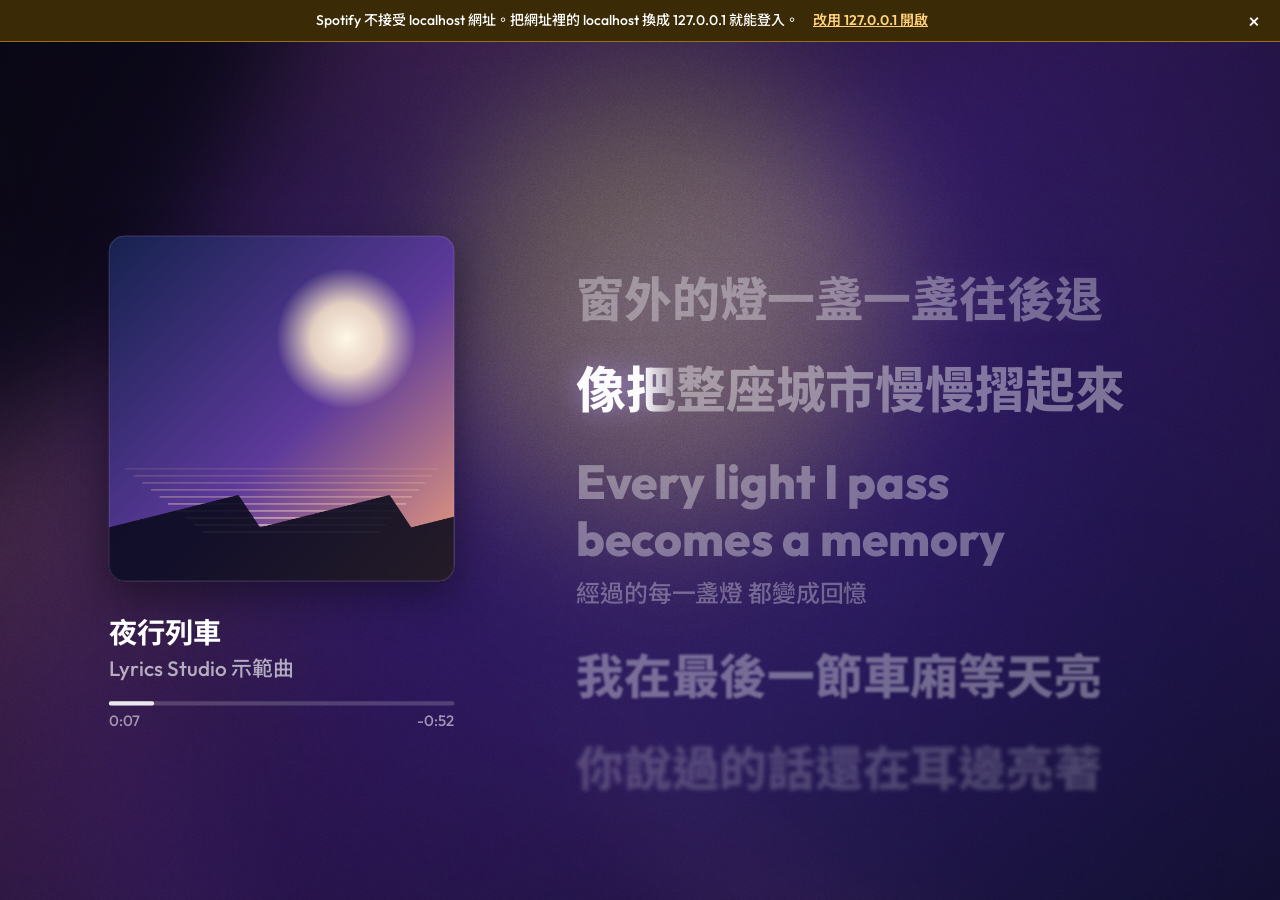
==== commit 69c87db3: "Recognise karaoke and instrumental uploads - Strip karaoke words (伴奏, KTV, Karaoke, Instrumental, Of" ====
--- a/index.html
+++ b/index.html
@@ -810,6 +810,16 @@
   return { fromImage, fromString };
 })();
 
+/* ---------- karaoke / instrumental uploads: the lyrics to show are the original song's ---------- */
+const KARAOKE_SRC = String.raw`karaoke|instrumental|\binst\b\.?|off[\s-]*vocal|backing\s*track|minus\s*one|伴奏|伴唱|純音樂|纯音乐|消音|去人聲|去人声|ktv|カラオケ|オフボーカル|メロディ入り|노래방|반주`;
+const KARAOKE_RE = new RegExp(KARAOKE_SRC, 'i');
+const KARAOKE_BRACKET = new RegExp(String.raw`\s*[(\[（【〔「『《][^)\]）】〕」』》]*(?:${KARAOKE_SRC})[^)\]）】〕」』》]*[)\]）】〕」』》]`, 'gi');
+// a karaoke word at the end, optionally followed by more of them or by 版 / version: "晴天 KTV伴奏版", "Song - Karaoke Version"
+const KARAOKE_TAIL = new RegExp(String.raw`\s*[-–—|/:：~]?\s*(?:${KARAOKE_SRC})(?:\s*[-–—|/:：~]?\s*(?:${KARAOKE_SRC}|版|ver\.?|version))*\s*$`, 'i');
+function stripKaraoke(s) {
+  return String(s || '').replace(KARAOKE_BRACKET, '').replace(KARAOKE_TAIL, '').replace(/\s{2,}/g, ' ').trim();
+}
+
 /* ---------- LRCLIB client (free synced-lyrics database, CORS enabled) ---------- */
 const Lyrics = (() => {
   const API = 'https://lrclib.net/api';
@@ -878,7 +888,7 @@
   }
 
   function cleanTitle(s) {
-    return String(s || '')
+    return stripKaraoke(s)
       .replace(/\s*[-–—]\s*(\d{4}\s*)?(remaster(ed)?|re-?master(ed)?|live|mono|stereo|single|radio edit|edit|version|mix|demo)\b.*$/i, '')
       .replace(/\s*[(\[（【][^)\]）】]*(feat\.?|ft\.?|with |remaster|version|live|edit|mix|from |theme|ost|插曲|主題曲|片尾曲|片頭曲)[^)\]）】]*[)\]）】]/gi, '')
       .trim();
@@ -886,18 +896,24 @@
   const tight = s => String(s || '').toLowerCase().normalize('NFKC').replace(/[\s\p{P}\p{S}]/gu, '');
   const firstArtist = a => String(a || '').split(/,|&|、| x |feat\.|ft\./i)[0].trim();
 
+  function names(r, title, artist) {
+    let s = 0;
+    const a = tight(cleanTitle(title)), b = tight(cleanTitle(r.trackName || r.name));
+    if (a && b) { if (a === b) s += 4; else if (a.includes(b) || b.includes(a)) s += 2.2; }
+    const ta = tight(artist), ra = tight(r.artistName), fa = tight(firstArtist(artist));
+    if (ta && ra && (ta === ra || ta.includes(ra) || ra.includes(ta) || (fa && (ra.includes(fa) || fa.includes(ra))))) s += 3;
+    return s;
+  }
+  // a video titled "Title - Artist" was read as "Artist - Title": the record then matches with the two swapped
+  const swapped = (r, t) => t.source === 'youtube' && names(r, t.artist, t.title) > names(r, t.title, t.artist);
   function score(r, t) {
-    let s = 0;
-    const a = tight(cleanTitle(t.title)), b = tight(cleanTitle(r.trackName || r.name));
-    if (a && b) { if (a === b) s += 4; else if (a.includes(b) || b.includes(a)) s += 2.2; }
-    const ta = tight(t.artist), ra = tight(r.artistName), fa = tight(firstArtist(t.artist));
-    if (ta && ra && (ta === ra || ta.includes(ra) || ra.includes(ta) || (fa && (ra.includes(fa) || fa.includes(ra))))) s += 3;
+    let s = Math.max(names(r, t.title, t.artist), t.source === 'youtube' ? names(r, t.artist, t.title) : 0);
     if (t.duration && r.duration) {
       const d = Math.abs(r.duration - t.duration);
       s += d <= 2 ? 3 : d <= 4 ? 2 : d <= 8 ? 0.5 : d <= 20 ? -1 : -4;
     }
     if (r.syncedLyrics) s += 2;
-    if (r.instrumental) s += 0.5;
+    if (r.instrumental && !isKaraoke(t)) s += 0.5;
     return s;
   }
   function best(list, t, min = 5) {
@@ -905,7 +921,7 @@
     for (const r of list) { const sc = score(r, t); if (sc > ts) { ts = sc; top = r; } }
     return top && ts >= min ? top : null;
   }
-  const usable = r => r && (r.syncedLyrics || r.instrumental);
+  const isKaraoke = t => !!(t.inst || KARAOKE_RE.test(t.title || ''));
 
   async function find(t, { force = false, signal } = {}) {
     const manual = Store.get('lyricsPick.' + t.key, null);
@@ -917,6 +933,8 @@
       catch (e) { if (e.message === 'RATE_LIMIT' || e.name === 'AbortError' || e.code === 'TIMEOUT') throw e; }
     }
     const artist0 = firstArtist(t.artist);
+    // for a karaoke or instrumental version, an "instrumental" record is not an answer: we want the original's words
+    const usable = r => r && (r.syncedLyrics || (r.instrumental && !isKaraoke(t)));
     const dur = t.duration ? Math.round(t.duration) : undefined;
     let rec = null, plain = null;
     const soft = async fn => {
@@ -945,7 +963,7 @@
     remember(t.key, result);
     return result;
   }
-  return Object.assign(api, { find, search, byId, cleanTitle, score, remember, clearCache: forget });
+  return Object.assign(api, { find, search, byId, cleanTitle, score, swapped, isKaraoke, remember, clearCache: forget });
 })();
 
 /* ---------- playback clock ----------
@@ -1174,17 +1192,25 @@
 /* ---------- YouTube / YouTube Music: song plays in an embedded player ---------- */
 function parseVideoTitle(title, author) {
   let t = String(title || '').trim();
-  let a = String(author || '').replace(/\s*-\s*Topic$/i, '').replace(/VEVO$/i, '').replace(/\s*(official|官方)(\s*(artist\s*)?(channel|頻道))?$/i, '').trim();
+  const channel = String(author || '').replace(/\s*-\s*Topic$/i, '').replace(/VEVO$/i, '').replace(/\s*(official|官方)(\s*(artist\s*)?(channel|頻道))?$/i, '').trim();
+  let a = channel;
+  const inst = KARAOKE_RE.test(t);
   const NOISE = /(official|music\s*video|lyric|lyrics|audio|visuali[sz]er|\bmv\b|m\/v|\bhd\b|\b4k\b|live|官方|完整版|歌詞|動態|高音質|中字|字幕)/i;
-  t = t.replace(/[(\[【（〔][^)\]】）〕]*[)\]】）〕]/g, m => (NOISE.test(m) ? '' : m)).replace(/\s{2,}/g, ' ').trim();
+  t = t.replace(/[(\[【（〔][^)\]】）〕]*[)\]】）〕]/g, m => (NOISE.test(m) || KARAOKE_RE.test(m) ? '' : m)).replace(/\s{2,}/g, ' ').trim();
+  t = stripKaraoke(t);
   let m = t.match(/^(.+?)\s+[-–—|]\s+(.+)$/);
-  if (m) { a = m[1].trim(); t = m[2].trim(); }
-  else {
+  if (m) {
+    a = stripKaraoke(m[1]); t = stripKaraoke(m[2]);
+    // usually "Artist - Title"; when the channel name matches the right-hand side it was "Title - Artist"
+    const tight = s => String(s || '').toLowerCase().normalize('NFKC').replace(/[\s\p{P}\p{S}]/gu, '');
+    const like = (x, y) => { x = tight(x); y = tight(y); return !!(x && y && (x === y || x.includes(y) || y.includes(x))); };
+    if (channel && like(channel, t) && !like(channel, a)) [a, t] = [t, a];
+  } else {
     m = t.match(/^(.+?)\s*[《『「【](.+?)[》』」】]/);
-    if (m) { a = m[1].trim(); t = m[2].trim(); }
+    if (m) { a = m[1].trim(); t = stripKaraoke(m[2]); }
   }
   t = t.replace(/\s+(official\s*)?(music\s*video|mv|m\/v)$/i, '').replace(/["“”]/g, '').trim();
-  return { title: t, artist: a };
+  return { title: t, artist: a, inst };
 }
 
 class YouTubeSource {
@@ -1285,7 +1311,7 @@
             this.track = {
               key: 'yt:' + d.video_id, vid: d.video_id,
               title: meta.title || d.title, artist: meta.artist || d.author || '', album: '',
-              duration: dur,
+              duration: dur, inst: meta.inst,
               art: ['https://i.ytimg.com/vi/' + d.video_id + '/maxresdefault.jpg', 'https://i.ytimg.com/vi/' + d.video_id + '/hqdefault.jpg'],
               source: 'youtube',
             };
@@ -2474,6 +2500,10 @@
   applyRecord(rec, track) {
     if (rec && rec.none) { this.r.setLyrics({ status: 'off' }); return; }
     if (!rec) { this.r.setLyrics({ status: 'notfound' }); return; }
+    if (Lyrics.swapped(rec, track)) { // the video said "Title - Artist": show the names the right way round
+      track.title = rec.trackName || track.title; track.artist = rec.artistName || track.artist;
+      this.canvas.setAttribute('aria-label', '歌詞畫面：' + track.title + (track.artist ? '，' + track.artist : ''));
+    }
     if (rec.syncedLyrics) { this.applyLrc(rec.syncedLyrics, track); return; }
     if (rec.instrumental) { this.r.setLyrics({ status: 'instrumental' }); return; }
     if (rec.plainLyrics) { this.r.setLyrics({ status: 'plain', plain: rec.plainLyrics.replace(/\r/g, '').split('\n') }); return; }
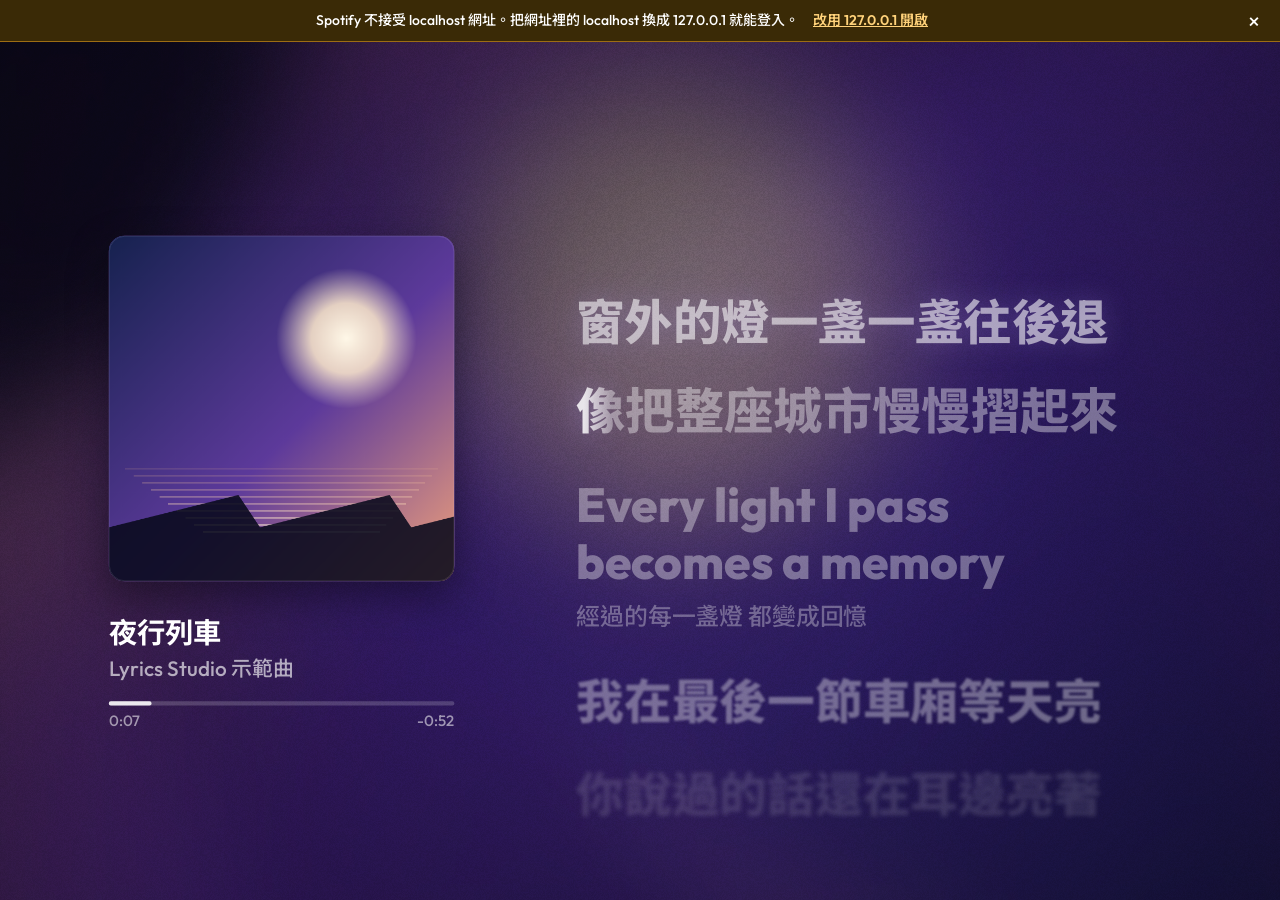
==== commit d18ccf19: "Add playlists, karaoke mode and clip recording YouTube playlists - Paste a playlist or album link, o" ====
--- a/index.html
+++ b/index.html
@@ -200,6 +200,65 @@
   #ytplayer, .ytcard iframe { width: 200px; height: 200px; }
   .grid2, .grid3 { grid-template-columns: 1fr; }
 }
+/* ---------- playlist controls in the seek bar ---------- */
+.scrub .ib.sm { height: 32px; min-width: 32px; padding: 0 5px; }
+.scrub .ib.sm svg { width: 18px; height: 18px; }
+.scrub #btnPrev + #btnNext { margin-left: -10px; }
+.scrub #btnQueue { margin-left: -4px; }
+.ib.on { color: rgb(var(--accent)); background: rgb(var(--accent) / .16); }
+.ib.on:hover { background: rgb(var(--accent) / .24); }
+
+/* ---------- YouTube link box ---------- */
+.field textarea { appearance: none; width: 100%; min-height: 48px; max-height: 40vh; padding: 12px 14px; border-radius: 12px; border: 1px solid rgb(255 255 255 / .14); background: rgb(0 0 0 / .28); color: #fff; font: 500 15px/1.45 var(--ui); resize: vertical; }
+.field textarea:focus { outline: none; border-color: rgb(var(--accent)); }
+
+/* ---------- playlist ---------- */
+.qhead { display: flex; align-items: center; gap: 12px; }
+.qhead h2 { margin: 0; }
+.queue { list-style: none; margin: 14px -8px 0; padding: 0; max-height: min(52vh, 460px); overflow: auto; display: grid; gap: 2px; }
+.queue li { display: flex; align-items: center; gap: 2px; border-radius: 12px; }
+.queue li[aria-current] { background: rgb(var(--accent) / .14); }
+.qitem { appearance: none; border: 0; background: transparent; color: #fff; flex: 1; min-width: 0; display: flex; align-items: center; gap: 12px; padding: 7px 8px; border-radius: 12px; text-align: left; cursor: pointer; font: inherit; }
+.qitem:hover { background: rgb(255 255 255 / .06); }
+.qn { width: 2em; flex: none; text-align: right; color: rgb(255 255 255 / .5); font: 500 13px/1 var(--ui); font-variant-numeric: tabular-nums; }
+.queue li[aria-current] .qn { color: rgb(var(--accent)); }
+.qitem img { width: 64px; height: 36px; object-fit: cover; border-radius: 6px; flex: none; background: rgb(255 255 255 / .06); }
+.qm { min-width: 0; display: grid; gap: 2px; }
+.qm b { font: 600 14px/1.3 var(--ui); white-space: nowrap; overflow: hidden; text-overflow: ellipsis; }
+.qm small { font-size: 12px; line-height: 1.3; color: rgb(255 255 255 / .55); white-space: nowrap; overflow: hidden; text-overflow: ellipsis; }
+.qx { appearance: none; border: 0; background: transparent; color: rgb(255 255 255 / .5); width: 36px; height: 36px; border-radius: 50%; font: 400 20px/1 var(--ui); cursor: pointer; flex: none; }
+.qx:hover { background: rgb(255 255 255 / .08); color: #fff; }
+.qx:disabled { visibility: hidden; }
+button.ghost[aria-pressed="true"] { background: rgb(var(--accent) / .22); color: rgb(var(--accent)); }
+
+/* ---------- record dialog: clip and saving ---------- */
+.choices.two { grid-template-columns: 1fr 1fr; }
+.choices.two legend { grid-column: 1 / -1; }
+.choices label:has(input:disabled) { opacity: .45; cursor: not-allowed; }
+.clipbox { margin-top: 10px; padding: 2px 14px 14px; border-radius: 14px; background: rgb(255 255 255 / .045); }
+.dirpick { width: 100%; height: 44px; display: flex; align-items: center; justify-content: space-between; gap: 8px; border-radius: 12px; padding: 0 14px; }
+.dirpick span { overflow: hidden; text-overflow: ellipsis; }
+.dirpick small { color: rgb(255 255 255 / .6); font-weight: 500; font-size: 12px; }
+.recbar .wait { font-weight: 500; color: rgb(255 255 255 / .85); }
+body.rec-wait .recbar { border-color: rgb(255 176 32 / .45); background: rgb(30 20 4 / .66); }
+body.rec-wait .recbar .dot { animation: none; background: #ffb020; }
+body.rec-wait #recPause, body.rec-wait #recBytes { display: none; }
+
+/* ---------- karaoke ---------- */
+.microw { display: flex; align-items: center; gap: 14px; margin: 6px 0 2px; }
+.meter { flex: 1; height: 8px; border-radius: 999px; background: rgb(255 255 255 / .1); overflow: hidden; }
+.meter i { display: block; height: 100%; background: linear-gradient(90deg, rgb(var(--accent)), #ff6b6b); transform: scaleX(0); transform-origin: left; transition: transform .08s linear; }
+.check:has(input:disabled) { opacity: .5; cursor: default; }
+
+/* ---------- where short-video apps cover the picture (preview only) ---------- */
+.safe { position: fixed; left: 50%; top: 50%; transform: translate(-50%, -50%); pointer-events: none; z-index: 1; }
+.safe .sz { position: absolute; background: repeating-linear-gradient(135deg, rgb(255 255 255 / .07) 0 8px, transparent 8px 16px); outline: 1px dashed rgb(255 255 255 / .28); outline-offset: -1px; }
+.safe .top { left: 0; right: 0; top: 0; height: 12%; }
+.safe .right { right: 0; top: 42%; height: 34%; width: 14%; }
+.safe .bottom { left: 0; right: 0; bottom: 0; height: 24%; display: grid; place-items: center; }
+.safe .bottom span { font: 500 12px/1.4 var(--ui); color: rgb(255 255 255 / .72); background: rgb(0 0 0 / .45); padding: 5px 11px; border-radius: 999px; max-width: 86%; text-align: center; }
+body.idle .safe { opacity: .55; }
+
 /* small phones: after the 720px rules so these win */
 @media (max-width: 420px) {
   .ib { min-width: 30px; padding: 0 4px; }
@@ -209,6 +268,9 @@
 @media (max-width: 370px) {
   .dock .sep { display: none; }
 }
+@media (max-width: 420px) {
+  #btnFull { display: none; } /* phones: the browser's own full screen is better, and the dock needs the room */
+}
 
 </style>
 </head>
@@ -233,6 +295,12 @@
   </header>
 
   <div class="scrub glass" id="scrub" hidden>
+    <button type="button" class="ib sm" id="btnPrev" data-tip="上一首（Shift+P）" aria-label="上一首" hidden>
+      <svg viewBox="0 0 24 24" aria-hidden="true"><path d="M6.5 5.5v13"/><path d="M18 6.2 9.5 12l8.5 5.8z"/></svg>
+    </button>
+    <button type="button" class="ib sm" id="btnNext" data-tip="下一首（N）" aria-label="下一首" hidden>
+      <svg viewBox="0 0 24 24" aria-hidden="true"><path d="M17.5 5.5v13"/><path d="M6 6.2 14.5 12 6 17.8z"/></svg>
+    </button>
     <span class="t" id="tCur">0:00</span>
     <input type="range" id="seek" min="0" max="1000" step="1" value="0" aria-label="播放進度">
     <span class="t" id="tDur">0:00</span>
@@ -240,6 +308,9 @@
       <svg viewBox="0 0 24 24" aria-hidden="true"><path d="M4 9.5h3.5L12 5.5v13l-4.5-4H4z"/><path d="M15.5 9a4 4 0 0 1 0 6M18 6.5a7.5 7.5 0 0 1 0 11"/></svg>
       <input type="range" id="vol" min="0" max="100" step="1" value="100" aria-label="音量">
     </label>
+    <button type="button" class="ib sm" id="btnQueue" data-tip="播放清單（Q）" aria-label="播放清單" hidden>
+      <svg viewBox="0 0 24 24" aria-hidden="true"><path d="M4 6.5h12M4 12h12M4 17.5h7"/><path d="M15.5 15v5.5l4.5-2.75z"/></svg>
+    </button>
   </div>
 
   <nav class="dock glass" aria-label="控制列">
@@ -254,6 +325,9 @@
     <span class="sep"></span>
     <button type="button" class="ib txt" id="btnTheme" data-tip="風格（T）" aria-haspopup="menu" aria-expanded="false">流光</button>
     <button type="button" class="ib txt" id="btnLayout" data-tip="畫面比例（V）" aria-haspopup="menu" aria-expanded="false">填滿</button>
+    <button type="button" class="ib" id="btnKaraoke" data-tip="卡拉 OK（K）" aria-label="卡拉 OK" aria-pressed="false">
+      <svg viewBox="0 0 24 24" aria-hidden="true"><rect x="9" y="3" width="6" height="11" rx="3"/><path d="M5.5 11a6.5 6.5 0 0 0 13 0M12 17.5V21"/></svg>
+    </button>
     <button type="button" class="ib" id="btnSettings" data-tip="設定" aria-label="設定">
       <svg viewBox="0 0 24 24" aria-hidden="true"><path d="M4 7h9M17 7h3M4 17h3M11 17h9"/><circle cx="15" cy="7" r="2"/><circle cx="9" cy="17" r="2"/></svg>
     </button>
@@ -266,7 +340,7 @@
 </div>
 
 <div class="recbar" id="recbar" hidden>
-  <span class="dot"></span><span id="recTime">0:00</span><span class="bytes" id="recBytes">0.0 MB</span>
+  <span class="dot"></span><span id="recTime">0:00</span><span class="bytes" id="recBytes">0.0 MB</span><span class="wait" id="recWait" hidden></span>
   <button type="button" class="soft" id="recPause">暫停</button>
   <button type="button" id="recStop">停止錄影</button>
 </div>
@@ -275,6 +349,7 @@
   <p>準備開始錄影</p>
   <button type="button" id="cdCancel">取消</button>
 </div>
+<div class="safe" id="safe" hidden aria-hidden="true"><div class="sz top"></div><div class="sz right"></div><div class="sz bottom"><span>短影音 App 的按鈕和說明會蓋住這裡（只是提示，不會錄進去）</span></div></div>
 <div class="ytcard" id="ytcard" hidden><div class="ythead">YouTube 播放器（可拖曳）</div><div id="ytplayer"></div></div>
 <div class="toast glass" id="toast" role="status" aria-live="polite"><span class="msg"></span><button type="button" class="x" aria-label="關閉訊息">×</button></div>
 <div class="drop" aria-hidden="true">放開來匯入 LRC 歌詞</div>
@@ -302,10 +377,22 @@
   <form class="sheet-in" id="ytForm">
     <h2 id="ytTitle">播放 YouTube 的歌</h2>
     <p class="lead">YouTube Music 沒有開放讀取播放進度，所以歌會在這個程式裡播放，歌詞跟著它同步。不需要登入。</p>
-    <label class="field"><span>歌曲連結</span><input id="ytUrl" autofocus autocomplete="off" spellcheck="false" placeholder="https://music.youtube.com/watch?v=…"></label>
-    <p class="hint">用 YouTube Music 的歌曲連結最準。MV 常有前奏或劇情片段，歌詞可能要用偏移調整。</p>
-    <div class="row end"><button type="button" class="ghost" data-close>取消</button><button type="submit" class="primary">播放</button></div>
+    <label class="field"><span>歌曲或歌單連結</span><textarea id="ytUrl" rows="2" autofocus autocomplete="off" spellcheck="false" placeholder="https://music.youtube.com/watch?v=…"></textarea></label>
+    <p class="hint">可以貼歌單或專輯的連結；一行貼一個連結，就是你自己的播放清單。用 YouTube Music 的歌曲連結最準，MV 常有前奏或劇情片段，歌詞可能要用偏移調整。伴奏版或 KTV 版會自動用原曲的歌詞。</p>
+    <div class="row end"><button type="button" class="ghost" data-close>取消</button><button type="button" class="ghost" id="ytAdd" hidden>加到清單</button><button type="submit" class="primary">播放</button></div>
   </form>
+</dialog>
+
+<dialog class="sheet wide" id="dlgQueue" aria-labelledby="qTitle">
+  <div class="sheet-in">
+    <div class="qhead"><h2 id="qTitle">播放清單</h2><span class="badge" id="qCount"></span></div>
+    <ol class="queue" id="qList"></ol>
+    <p class="hint" id="qNote"></p>
+    <div class="row between">
+      <div class="left"><button type="button" class="ghost" id="qShuffle" aria-pressed="false">隨機播放</button><button type="button" class="ghost" id="qLoop" aria-pressed="false">播完從頭再來</button></div>
+      <div class="left"><button type="button" class="ghost" id="qAdd">加歌</button><button type="button" class="primary" data-close>完成</button></div>
+    </div>
+  </div>
 </dialog>
 
 <dialog class="sheet wide" id="dlgSearch" aria-labelledby="sTitle">
@@ -342,15 +429,53 @@
       <label><input type="radio" name="aud" value="both"> 電腦聲音加麥克風</label>
     </fieldset>
     <p class="hint" id="recHint"></p>
+    <fieldset class="choices two" id="recRange">
+      <legend>範圍</legend>
+      <label><input type="radio" name="range" value="all"> 從現在開始錄</label>
+      <label><input type="radio" name="range" value="clip"> 只錄一段歌詞</label>
+    </fieldset>
+    <div class="clipbox" id="clipBox" hidden>
+      <div class="grid2">
+        <label class="field"><span>從這句</span><select id="clipFrom"></select></label>
+        <label class="field"><span>錄到這句</span><select id="clipTo"></select></label>
+      </div>
+      <p class="hint" id="clipInfo"></p>
+      <label class="check"><input type="checkbox" id="clipTall"> 換成直式 9:16（Reels、TikTok、Shorts）</label>
+    </div>
     <div class="grid3">
       <label class="field"><span>流暢度</span><select id="recFps"><option value="30">30 fps</option><option value="60">60 fps</option></select></label>
       <label class="field"><span>畫質</span><select id="recQ"><option value="std">標準（8 Mbps）</option><option value="high">高（16 Mbps）</option></select></label>
       <label class="field"><span>檔案格式</span><select id="recFmt"><option value="auto">自動（優先 MP4）</option><option value="webm">WebM</option></select></label>
     </div>
-    <label class="check"><input type="checkbox" id="recCd"> 開始前倒數 3 秒</label>
-    <label class="check"><input type="checkbox" id="recAuto"> 換歌或播完時自動停止</label>
+    <div class="grid2" id="recFlow">
+      <label class="field"><span>換歌時</span><select id="recOnChange"><option value="stop">停止錄影</option><option value="split">每首各存一個檔</option><option value="keep">繼續錄成同一個檔</option></select></label>
+      <div class="field" id="recDirRow" hidden><span>存到</span><button type="button" class="ghost dirpick" id="recDirPick"><span id="recDirName">下載資料夾</span><small>換資料夾</small></button></div>
+    </div>
+    <label class="check" id="recCdRow"><input type="checkbox" id="recCd"> 開始前倒數 3 秒</label>
     <div class="row end"><button type="button" class="ghost" id="recCancel">取消</button><button type="submit" class="primary">開始錄影</button></div>
   </form>
+</dialog>
+
+<dialog class="sheet" id="dlgKaraoke" aria-labelledby="kTitle">
+  <div class="sheet-in">
+    <h2 id="kTitle">卡拉 OK</h2>
+    <p class="lead">找伴奏版來唱最好：在 YouTube 貼伴奏、KTV 或 Instrumental 版的連結，歌詞會自動用原曲的。</p>
+    <div class="microw">
+      <button type="button" class="primary" id="kOn">打開麥克風</button>
+      <div class="meter" aria-hidden="true"><i id="kLevel"></i></div>
+    </div>
+    <label class="check"><input type="checkbox" id="kMon" disabled> 從耳機聽自己的聲音（請戴有線耳機，藍牙耳機的延遲太大）</label>
+    <div class="grid3">
+      <label class="field"><span>人聲大小</span><input type="range" id="kVol" min="0" max="2" step="0.05" value="1"></label>
+      <label class="field"><span>回音</span><input type="range" id="kEcho" min="0" max="1" step="0.05" value="0.3"></label>
+      <label class="field"><span>殘響</span><input type="range" id="kRev" min="0" max="1" step="0.05" value="0.35"></label>
+    </div>
+    <p class="hint">錄影時錄到的是加了回音和殘響的人聲。用喇叭聽自己的聲音會繞回麥克風，發出刺耳的回授聲，偵測到時會自動關掉。</p>
+    <div class="row between">
+      <button type="button" class="ghost" id="kKtv">換成 KTV 畫面</button>
+      <div class="left"><button type="button" class="ghost" data-close>完成</button><button type="button" class="primary" id="kRec">錄下我唱的</button></div>
+    </div>
+  </div>
 </dialog>
 
 <dialog class="sheet" id="dlgSettings" aria-labelledby="setTitle">
@@ -360,6 +485,7 @@
     <label class="check"><input type="checkbox" id="setBlur"> 遠處的歌詞模糊</label>
     <label class="check"><input type="checkbox" id="setInfo"> 顯示封面和歌名</label>
     <label class="check"><input type="checkbox" id="setCredit"> 電影風格：開頭顯示歌名</label>
+    <label class="check"><input type="checkbox" id="setSafe"> 9:16 直式時，標出短影音 App 會蓋住的地方（不會錄進去）</label>
     <div class="grid2">
       <label class="field"><span>對齊</span><select id="setAlign"><option value="auto">自動</option><option value="left">靠左</option><option value="center">置中</option></select></label>
       <label class="field"><span class="rangehead">歌詞大小 <span id="scaleVal">100%</span></span><input type="range" id="setScale" min="0.8" max="1.3" step="0.05" value="1"></label>
@@ -371,10 +497,13 @@
         <dt><kbd>←</kbd><kbd>→</kbd></dt><dd>倒退或快轉 5 秒（YouTube、示範）</dd>
         <dt><kbd>[</kbd><kbd>]</kbd></dt><dd>歌詞提早或延後 0.1 秒，按住 Shift 一次 0.5 秒</dd>
         <dt><kbd>L</kbd></dt><dd>搜尋歌詞</dd>
-        <dt><kbd>T</kbd></dt><dd>切換風格：流光、明體、電影</dd>
+        <dt><kbd>T</kbd></dt><dd>切換風格：流光、明體、電影、KTV</dd>
         <dt><kbd>V</kbd></dt><dd>切換比例：填滿、16:9、9:16、1:1</dd>
         <dt><kbd>R</kbd></dt><dd>開始或停止錄影</dd>
         <dt><kbd>P</kbd></dt><dd>錄影時暫停或繼續</dd>
+        <dt><kbd>N</kbd><kbd>Shift</kbd>+<kbd>P</kbd></dt><dd>下一首、上一首（YouTube 播放清單）</dd>
+        <dt><kbd>Q</kbd></dt><dd>打開播放清單</dd>
+        <dt><kbd>K</kbd></dt><dd>卡拉 OK：麥克風、回音</dd>
         <dt><kbd>F</kbd></dt><dd>全螢幕</dd>
         <dt><kbd>H</kbd></dt><dd>隱藏或顯示介面</dd>
       </dl>
@@ -587,6 +716,19 @@
   a.click();
   a.remove();
   setTimeout(() => URL.revokeObjectURL(url), 60000);
+}
+/* save into a folder the user picked (File System Access API); never overwrite an existing file */
+async function writeToDir(dir, name, blob) {
+  let fname = name;
+  for (let k = 2; k < 50; k++) {
+    try { await dir.getFileHandle(fname); } catch (e) { break; }
+    fname = name.replace(/(\.[^.]+)$/, ` (${k})$1`);
+  }
+  const fh = await dir.getFileHandle(fname, { create: true });
+  const w = await fh.createWritable();
+  await w.write(blob);
+  await w.close();
+  return fname;
 }
 function safeName(s) {
   return (String(s || 'lyrics').replace(/[\\/:*?"<>|]+/g, ' ').replace(/\s+/g, ' ').trim() || 'lyrics').slice(0, 60);
@@ -723,6 +865,29 @@
     return out;
   }
 
+  /* a good stretch for a short clip: the longest run of lines that come back later (the chorus), at most maxLen seconds */
+  function suggestClip(E, maxLen = 30) {
+    const L = [];
+    E.forEach((e, i) => { if (e.type === 'line') L.push(i); });
+    if (!L.length) return null;
+    const key = s => String(s || '').toLowerCase().normalize('NFKC').replace(/[\s\p{P}\p{S}]/gu, '');
+    const n = new Map();
+    for (const i of L) { const k = key(E[i].text); if (k) n.set(k, (n.get(k) || 0) + 1); }
+    const rep = i => (n.get(key(E[i].text)) || 0) >= 2;
+    let best = null;
+    for (let a = 0; a < L.length; a++) {
+      if (!rep(L[a])) continue;
+      let b = a;
+      while (b + 1 < L.length && rep(L[b + 1]) && E[L[b + 1]].fillEnd - E[L[a]].time <= maxLen) b++;
+      if (b > a && (!best || b - a > best.len)) best = { from: L[a], to: L[b], len: b - a };
+    }
+    if (best) return { from: best.from, to: best.to };
+    const start = L[Math.min(L.length - 1, Math.floor(L.length / 4))]; // nothing repeats: ~20 s from a quarter of the way in
+    let to = start;
+    for (const i of L) if (i >= start && E[i].fillEnd - E[start].time <= 20) to = i;
+    return { from: start, to };
+  }
+
   function activeIndex(E, t) {
     let lo = 0, hi = E.length - 1, ans = -1;
     while (lo <= hi) {
@@ -745,7 +910,7 @@
     return plain ? { kind: 'plain', lines: plain } : { kind: 'empty', lines: 0 };
   }
 
-  return { parse, buildTimeline, activeIndex, estimate, inspect };
+  return { parse, buildTimeline, activeIndex, estimate, inspect, suggestClip };
 })();
 if (typeof module !== 'undefined' && module.exports) module.exports = LRC;
 
@@ -1213,24 +1378,56 @@
   return { title: t, artist: a, inst };
 }
 
+/* ---------- YouTube: single songs, YouTube / YouTube Music playlists, or your own list of links ---------- */
+const YT_PRIVATE_LISTS = /^(LL|LM|WL)$/; // liked videos, liked music, watch later: only visible to their owner
+
 class YouTubeSource {
   constructor(app) {
     this.app = app; this.player = null; this.ready = false; this.videoId = null; this.track = null;
     this.active = false; this.timer = 0; this.lastT = -1; this.lastPlaying = null; this.n = 0;
     this.canSeek = true; this.hasVolume = true;
-  }
-  static parseId(input) {
+    this.pending = null; this.kind = 'video'; this.errors = 0; this.jumpTo = null;
+    this.shuffle = false; this.loop = false; this.titles = Store.get('ytTitles', {});
+  }
+  /* one link → { id, list, index }; index is 0-based */
+  static parseLink(input) {
     const s = String(input || '').trim();
-    if (/^[\w-]{11}$/.test(s)) return s;
+    if (/^[\w-]{11}$/.test(s)) return { id: s, list: null, index: null };
     try {
       const u = new URL(/^https?:\/\//i.test(s) ? s : 'https://' + s);
-      if (/(^|\.)youtu\.be$/i.test(u.hostname)) return u.pathname.slice(1, 12) || null;
+      if (!/(^|\.)(youtube\.com|youtu\.be|youtube-nocookie\.com)$/i.test(u.hostname)) return null;
+      let id = null;
+      if (/(^|\.)youtu\.be$/i.test(u.hostname)) id = u.pathname.slice(1, 12) || null;
       const v = u.searchParams.get('v');
-      if (v && /^[\w-]{11}/.test(v)) return v.slice(0, 11);
-      const m = u.pathname.match(/\/(?:embed|shorts|live|v)\/([\w-]{11})/);
-      if (m) return m[1];
-    } catch (e) { /* not a URL */ }
-    return null;
+      if (!id && v && /^[\w-]{11}/.test(v)) id = v.slice(0, 11);
+      const m = !id && u.pathname.match(/\/(?:embed|shorts|live|v)\/([\w-]{11})/);
+      if (m) id = m[1];
+      if (id && !/^[\w-]{11}$/.test(id)) id = null;
+      const list = (u.searchParams.get('list') || '').trim() || null;
+      const ix = parseInt(u.searchParams.get('index'), 10);
+      if (!id && !list) return null;
+      return { id, list, index: ix > 0 ? ix - 1 : null };
+    } catch (e) { return null; }
+  }
+  static parseId(input) { const r = YouTubeSource.parseLink(input); return r ? r.id : null; }
+  /* what the user pasted: one song, one playlist, or several links (one per line) */
+  static parseInput(text) {
+    const tokens = String(text || '').split(/[\s,，]+/).filter(Boolean);
+    const links = tokens.map(t => YouTubeSource.parseLink(t)).filter(Boolean);
+    if (!links.length) return null;
+    if (links.length === 1) {
+      const l = links[0];
+      if (l.list && YT_PRIVATE_LISTS.test(l.list)) return l.id ? { kind: 'video', id: l.id, privateList: true } : { kind: 'private' };
+      // RD… is YouTube's endless auto-generated mix (every YouTube Music share link has one): just play the song
+      if (l.list && /^RD/.test(l.list) && l.id) return { kind: 'video', id: l.id };
+      if (l.list) return { kind: 'list', list: l.list, id: l.id, index: l.index };
+      return { kind: 'video', id: l.id };
+    }
+    const ids = links.map(l => l.id).filter(Boolean);
+    const skipped = links.length - ids.length;
+    if (!ids.length) return { kind: 'list', list: links[0].list, id: null, index: null, skipped: links.length - 1 };
+    if (ids.length === 1) return { kind: 'video', id: ids[0], skipped };
+    return { kind: 'queue', ids: ids.slice(0, 200), skipped: skipped + Math.max(0, ids.length - 200) };
   }
   loadApi() {
     if (window.YT && window.YT.Player) return Promise.resolve();
@@ -1246,45 +1443,161 @@
     });
     return this.apiP;
   }
-  async play(input) {
+  /* play what was pasted; append = add the songs to the current list instead */
+  async play(input, { append = false } = {}) {
     if (!Env.can('youtube')) { toast('直接打開 HTML 檔時，YouTube 播放器不能用。請改用線上版，或用 start.bat 開啟。', 0); return false; }
-    const id = YouTubeSource.parseId(input);
-    if (!id) { toast('看不懂這個連結，請貼 YouTube 或 YouTube Music 的歌曲網址', 5000); return false; }
-    this.videoId = id;
-    Store.set('yt.last', String(input).trim());
-    this.track = null;
+    const req = YouTubeSource.parseInput(input);
+    if (!req) { toast('看不懂這個連結，請貼 YouTube 或 YouTube Music 的歌曲或歌單網址', 5000); return false; }
+    if (req.kind === 'private') { toast('「喜歡的音樂」和「稍後觀看」是私人清單，這裡讀不到。請建立一個公開或不公開的歌單再貼上。', 0); return false; }
+    if (req.privateList) toast('那個清單是私人的，這裡讀不到，先播這一首。', 6000);
+    if (req.skipped) toast(`有 ${req.skipped} 個連結不是單一影片，已略過（自己的清單只能放影片連結）`, 6000);
+    let action = req, last = String(input).trim();
+    if (append && this.ready && this.player && this.track) {
+      if (req.kind === 'list') { toast('整個歌單不能加進清單，請貼影片連結', 5000); return false; }
+      const list = this.isList();
+      const ids = (list ? this.playlist() : [this.track.vid]).concat(req.kind === 'queue' ? req.ids : [req.id]).slice(0, 200);
+      action = { kind: 'queue', ids, index: list ? this.player.getPlaylistIndex() : 0, start: this.player.getCurrentTime() || 0, keep: true };
+      last = ids.map(id => 'https://youtu.be/' + id).join('\n');
+      toast(`已加入清單，現在共 ${ids.length} 首`, 4000);
+    }
+    Store.set('yt.last', last);
+    this.videoId = action.id || (action.ids && action.ids[0]) || this.videoId || 'list';
+    if (!action.keep) this.track = null;
+    this.kind = action.kind === 'video' ? 'video' : action.kind;
+    this.errors = 0;
     try { await this.loadApi(); } catch (e) { toast('載入不了 YouTube 播放器，檢查網路後再試', 0); return false; }
     this.app.showYtCard(true);
-    if (this.player && this.ready) this.player.loadVideoById(id);
+    this.pending = action;
+    if (this.player && this.ready) this.apply();
     else if (!this.player) {
       this.player = new YT.Player('ytplayer', {
-        width: 356, height: 200, videoId: id,
+        width: 356, height: 200,
         playerVars: { autoplay: 1, playsinline: 1, rel: 0, origin: location.origin },
         events: {
           onReady: () => {
             this.ready = true;
             this.setVolume(Store.get('yt.vol', 100));
-            try { this.player.playVideo(); } catch (e) { /* ignore */ }
+            this.apply();
           },
+          onStateChange: e => this.onState(e),
           onError: e => this.onErr(e),
         },
       });
     }
     return true;
   }
+  apply() {
+    const a = this.pending, p = this.player;
+    if (!a || !p) return;
+    this.pending = null;
+    try {
+      if (a.kind === 'video') p.loadVideoById(a.id);
+      else if (a.kind === 'queue') p.loadPlaylist(a.ids, a.index || 0, a.start || 0);
+      else if (a.kind === 'list') {
+        p.loadPlaylist({ list: a.list, listType: 'playlist', index: a.index || 0 });
+        this.jumpTo = a.index == null && a.id ? a.id : null; // the link named a song inside the list: start there
+        clearTimeout(this.listCheck);
+        this.listCheck = setTimeout(() => { // a list the player cannot open: fall back to the song in the link
+          if (this.isList() || (this.track && this.track.vid)) return;
+          if (a.id) { this.kind = 'video'; p.loadVideoById(a.id); toast('這個歌單在這裡打不開，先播連結裡的這首', 6000); }
+          else toast('這個歌單在這裡打不開，可能是私人的或已刪除', 0);
+        }, 3500);
+      }
+      this.optsDue = a.kind !== 'video';
+    } catch (e) { toast('播放器還沒準備好，請再按一次播放', 5000); }
+  }
+  onState(e) {
+    const p = this.player, st = e && e.data;
+    this.n = 0; // something changed: read the video's title on the next tick instead of within a second
+    if (st === 1) this.errors = 0;
+    if (!p) return;
+    try {
+      if (this.optsDue && this.isList()) { this.optsDue = false; p.setShuffle(this.shuffle); p.setLoop(this.loop); }
+      if (this.jumpTo) {
+        const list = this.playlist(), i = list.indexOf(this.jumpTo);
+        if (list.length) { this.jumpTo = null; if (i > 0 && i !== p.getPlaylistIndex()) p.playVideoAt(i); }
+      }
+      if (st === 0) {
+        const list = this.playlist(), i = p.getPlaylistIndex();
+        if (!list.length || (i >= list.length - 1 && !this.loop)) this.app.onEnded();
+      }
+    } catch (err) { /* player busy */ }
+    if (this.app.onQueueChange) this.app.onQueueChange();
+  }
   onErr(e) {
     const c = e && e.data;
+    if (this.isList() && (c === 100 || c === 101 || c === 150)) { // skip it and keep the list going
+      this.errors++;
+      if (this.errors <= 5) {
+        toast(`跳過一首不能在這裡播放的影片（第 ${this.player.getPlaylistIndex() + 1} 首）`, 5000);
+        setTimeout(() => { try { this.player.nextVideo(); } catch (err) { /* ignore */ } }, 700);
+      } else toast('連續好幾首都不能在這裡播放，清單先停在這裡。', 0);
+      return;
+    }
     if (c === 2) toast('這個影片網址不正確', 6000);
     else if (c === 5) toast('播放器出錯，換一首試試', 6000);
-    else if (c === 100) toast('找不到這個影片，可能被刪除或設成私人', 0);
+    else if (c === 100) toast('找不到這個影片或歌單，可能被刪除或設成私人', 0);
     else if (c === 101 || c === 150) toast('版權方不允許在其他網站播放這支影片。換一個版本試試，例如 YouTube Music 的歌曲連結。', 0);
     else if (c === 153) toast('播放器拿不到網址來源。請改用線上版，或用 start.bat 開啟程式。', 0);
     else toast('播放失敗（錯誤 ' + c + '）', 0);
   }
+  /* ---- playlist ---- */
+  playlist() { try { return (this.player && this.ready && this.player.getPlaylist && this.player.getPlaylist()) || []; } catch (e) { return []; } }
+  isList() { return this.playlist().length > 1; }
+  get hasQueue() { return this.active && this.isList(); }
+  queueInfo() {
+    const ids = this.playlist();
+    let index = -1;
+    try { index = this.player.getPlaylistIndex(); } catch (e) { /* ignore */ }
+    return { ids, index, shuffle: this.shuffle, loop: this.loop, kind: this.kind };
+  }
+  next() { try { if (this.isList()) this.player.nextVideo(); } catch (e) { /* ignore */ } }
+  prev() {
+    try {
+      if ((this.player.getCurrentTime() || 0) > 3 || !this.isList()) this.seekTo(0); // like a CD player: first back to the start
+      else this.player.previousVideo();
+    } catch (e) { /* ignore */ }
+  }
+  playAt(i) { try { this.player.playVideoAt(i); } catch (e) { /* ignore */ } }
+  setShuffle(on) { this.shuffle = !!on; try { this.player.setShuffle(this.shuffle); } catch (e) { /* ignore */ } }
+  setLoop(on) { this.loop = !!on; try { this.player.setLoop(this.loop); } catch (e) { /* ignore */ } }
+  removeAt(i) {
+    const ids = this.playlist(), cur = this.player.getPlaylistIndex();
+    if (i < 0 || i >= ids.length || ids.length < 2) return;
+    ids.splice(i, 1);
+    const playing = i === cur;
+    const index = playing ? Math.min(i, ids.length - 1) : cur - (i < cur ? 1 : 0);
+    this.kind = 'queue';
+    this.pending = { kind: 'queue', ids, index, start: playing ? 0 : this.player.getCurrentTime() || 0 };
+    Store.set('yt.last', ids.map(id => 'https://youtu.be/' + id).join('\n'));
+    this.apply();
+  }
+  /* titles for the list: the ones already played, plus YouTube's public oEmbed lookup when the browser allows it */
+  titleOf(id) { return this.titles[id] || null; }
+  rememberTitle(id, t) {
+    this.titles[id] = t;
+    const keys = Object.keys(this.titles);
+    if (keys.length > 400) for (const k of keys.slice(0, keys.length - 400)) delete this.titles[k];
+    Store.set('ytTitles', this.titles);
+  }
+  async fetchTitles(ids, onEach) {
+    if (this.oembedOff) return;
+    for (const id of ids) {
+      if (this.titles[id] || !this.active) continue;
+      try {
+        const r = await fetchT('https://www.youtube.com/oembed?format=json&url=' + encodeURIComponent('https://www.youtube.com/watch?v=' + id), {}, 6000);
+        if (!r.ok) continue;
+        const j = await r.json();
+        const m = parseVideoTitle(j.title, j.author_name);
+        this.rememberTitle(id, { title: m.title || j.title, artist: m.artist || j.author_name || '' });
+        if (onEach) onEach(id);
+      } catch (e) { if (e instanceof TypeError) { this.oembedOff = true; return; } }
+    }
+  }
   start() {
     this.active = true;
     if (this.player) this.app.showYtCard(true);
-    if (!this.videoId) this.app.onIdle({ key: 'youtube-empty', title: '貼上一首歌的連結', hint: '點上方的 YouTube 開始', status: 'YouTube 待命' });
+    if (!this.videoId) this.app.onIdle({ key: 'youtube-empty', title: '貼上一首歌或一個歌單的連結', hint: '點上方的 YouTube 開始', status: 'YouTube 待命' });
     this.tick();
   }
   stop() {
@@ -1294,7 +1607,7 @@
     this.app.showYtCard(false);
   }
   /* the player's getters read state it already received, so polling them is cheap;
-     title and length only change with the video, so read those once a second */
+     title and length only change with the video, so read those once a second (or right after a state change) */
   tick() {
     if (!this.active) return;
     const p = this.player;
@@ -1315,7 +1628,9 @@
               art: ['https://i.ytimg.com/vi/' + d.video_id + '/maxresdefault.jpg', 'https://i.ytimg.com/vi/' + d.video_id + '/hqdefault.jpg'],
               source: 'youtube',
             };
+            if (!this.titles[d.video_id] || this.titles[d.video_id].title !== this.track.title) this.rememberTitle(d.video_id, { title: this.track.title, artist: this.track.artist });
             this.lastT = -1;
+            if (this.app.onQueueChange) this.app.onQueueChange();
           }
         }
         if (this.track && (t !== this.lastT || playing !== this.lastPlaying)) {
@@ -1330,6 +1645,7 @@
     if (!this.player || !this.ready) return;
     if (this.player.getPlayerState() === 1) this.player.pauseVideo(); else this.player.playVideo();
   }
+  ensurePlaying() { try { if (this.player && this.ready && this.player.getPlayerState() !== 1) this.player.playVideo(); } catch (e) { /* ignore */ } }
   seekTo(t) {
     if (!this.player || !this.ready) return;
     const d = this.player.getDuration ? this.player.getDuration() : 0;
@@ -1395,6 +1711,7 @@
     this.timer = setTimeout(() => this.tick(), 250);
   }
   togglePlay() { this.playing = !this.playing; this.app.onPlayback(this.track, this.pos, this.playing, performance.now()); }
+  ensurePlaying() { if (!this.playing) this.togglePlay(); }
   seek(d) { this.jump(this.pos + d); }
   seekTo(t) { this.jump(t); }
   jump(t) { this.pos = clamp(t, 0, this.track.duration - 0.05); this.last = performance.now(); this.app.onPlayback(this.track, this.pos, this.playing, this.last); }
@@ -1424,8 +1741,14 @@
     inA: [0.3, 0.3], unA: 1, glow: 0, softBehind: 0,
     dim: 0.34, vignette: 0.75, grain: 0.12, grainFps: 24, sat: 1.05, blur: 4, kenBurns: true, credit: true, ink: [255, 255, 255],
   },
+  ktv: {
+    label: 'KTV', desc: '下方兩行輪流，唱過的字變色', mode: 'ktv', font: 'sans', weight: 800,
+    size: [76, 66], gapK: 0.62, rowK: 1.2, align: null, inactiveScale: 1,
+    inA: [1, 1], unA: 1, glow: 0, softBehind: 0,
+    dim: 0.36, vignette: 0.55, grain: 0.04, grainFps: 0, sat: 1.4, blur: 7, kenBurns: false, credit: false, ink: [255, 255, 255],
+  },
 };
-const THEME_ORDER = ['flow', 'serif', 'cinema'];
+const THEME_ORDER = ['flow', 'serif', 'cinema', 'ktv'];
 const famOf = T => (T.font === 'serif' ? FONT_SERIF : FONT_SANS);
 
 const CJK_CHAR = /[⺀-⿿　-〿぀-ヿ㄀-ㄯ㐀-䶿一-鿿가-힯豈-﫿︰-﹏＀-￯]/;
@@ -1460,6 +1783,33 @@
   if (P >= m[m.length - 1] + 1) return m.length;
   for (let j = 0; j < m.length; j++) if (P < m[j] + 1) return j + Math.max(0, P - m[j]);
   return m.length;
+}
+/* KTV: two rows, lines alternate between them, and each verse starts on the top row after a break.
+   A line shows up when the line before it starts (a verse's first two lines a few seconds early, with count-in dots)
+   and leaves when the line two after it shows up. One item per sung line. */
+function ktvSchedule(E, lead = 3.5) {
+  const out = [];
+  E.forEach((e, i) => {
+    if (e.type !== 'line') return;
+    const prev = out[out.length - 1];
+    const brk = !prev || e.time - prev.fillEnd >= 3.5;
+    out.push({ i, row: brk ? 0 : 1 - prev.row, brk, time: e.time, fillEnd: e.fillEnd, appear: 0, hide: 0, dots: false });
+  });
+  for (let k = 0; k < out.length; k++) {
+    const o = out[k], p = out[k - 1];
+    if (o.brk) {
+      o.appear = Math.max(p ? p.fillEnd + 0.6 : 0, o.time - lead, 0);
+      o.dots = o.time - o.appear >= 1.6;
+    } else o.appear = p.brk ? p.appear : p.time;
+  }
+  for (let k = 0; k < out.length; k++) {
+    const o = out[k], n1 = out[k + 1], n2 = out[k + 2];
+    const same1 = n1 && !n1.brk, same2 = same1 && n2 && !n2.brk;
+    let hide = same2 ? n2.appear : same1 ? Math.max(o.fillEnd + 0.8, n1.time + 0.4) : o.fillEnd + 1.2;
+    for (let j = k + 1; j < out.length; j++) if (out[j].row === o.row) { hide = Math.min(hide, out[j].appear); break; }
+    o.hide = Math.max(hide, o.appear + 0.3);
+  }
+  return out;
 }
 function charTimes(words) {
   const st = [], en = [];
@@ -1610,10 +1960,26 @@
     g.font = T.size[land ? 0 : 1] * u * s;
     g.gap = g.font * T.gapK;
     g.rowH = g.font * T.rowK;
+    if (T.mode === 'ktv') {
+      const tall = ar < 0.8;
+      g.font = (tall ? T.size[1] * W / 1080 : T.size[0] * u) * s;
+      g.padL = W * (tall ? 0.07 : 0.1); g.padR = W * (tall ? 0.14 : 0.1); // tall: keep clear of the buttons down the right side of Reels / TikTok
+      g.maxW = W - g.padL - g.padR;
+      g.rowGap = g.font * 1.42;
+      g.rowY = tall ? [H * 0.58, H * 0.58 + g.rowGap] : [H * 0.82 - g.rowGap, H * 0.82];
+      g.header = true;
+      g.artSize = (tall ? 190 : 150) * u;
+      g.artX = tall ? W * 0.075 : W * 0.06; g.artY = tall ? Math.max(150 * u, H * 0.13) : H * 0.08;
+      g.infoX = g.artX + g.artSize + 34 * u; g.infoW = tall ? W - g.infoX - W * 0.075 : W * 0.36;
+      if (!tall) { g.progX = g.infoX; g.progW = g.infoW; g.progY = g.artY + g.artSize * 0.44 + 82 * u; }
+      g.lx = g.padL; g.lw = W - g.padL - g.padR; g.cx = W / 2; g.align = 'left';
+      g.top = H * 0.3; g.bottom = tall ? H * 0.8 : H * 0.95; g.anchor = g.rowY[0];
+      return g;
+    }
     if (T.mode === 'subtitle') {
       g.bar = land ? Math.max(0, (H - W / 2.39) / 2) : 0;
-      g.subY = land ? H - g.bar - 120 * u : H * 0.74;
-      g.maxW = land ? W * 0.7 : W * 0.84;
+      g.subY = land ? H - g.bar - 120 * u : H * (ar < 0.8 ? 0.68 : 0.74); // tall: clear of the bottom of Reels / TikTok
+      g.maxW = land ? W * 0.7 : W * (ar < 0.8 ? 0.78 : 0.84);
       g.cx = W / 2; g.lw = g.maxW; g.lx = (W - g.maxW) / 2; g.align = 'center';
       return g;
     }
@@ -1628,11 +1994,12 @@
       const tall = ar < 0.8;
       g.header = true;
       g.artSize = (tall ? 190 : 150) * u;
-      g.artX = W * 0.075; g.artY = (tall ? 150 : 72) * u;
+      // tall frames keep clear of the top and bottom bands that Reels / TikTok / Shorts cover with their buttons
+      g.artX = W * 0.075; g.artY = tall ? Math.max(150 * u, H * 0.13) : 72 * u;
       g.infoX = g.artX + g.artSize + 34 * u; g.infoW = W - g.infoX - W * 0.075;
-      g.lx = W * 0.075; g.lw = W * 0.85;
-      g.top = info ? g.artY + g.artSize + 120 * u : H * 0.08;
-      g.bottom = H * 0.95;
+      g.lx = W * (tall ? 0.09 : 0.075); g.lw = W * (tall ? 0.82 : 0.85);
+      g.top = info ? g.artY + g.artSize + 120 * u : H * (tall ? 0.14 : 0.08);
+      g.bottom = H * (tall ? 0.78 : 0.95);
       g.anchor = g.top + (g.bottom - g.top) * (info ? 0.3 : 0.36);
     }
     g.align = this.opts.align === 'auto' ? (T.align || (land ? 'left' : 'center')) : this.opts.align;
@@ -1713,6 +2080,23 @@
         x.font = this.mainFont(g.font * 0.7);
         this.plainRows = (this.lyr.plain || []).map(t => (t.trim() ? this.wrap(t.trim(), g.lw) : []));
       }
+    } else if (this.T.mode === 'ktv') {
+      for (const e of E) {
+        e.C = null;
+        if (e.type !== 'line') continue;
+        let px = g.font;
+        x.font = this.mainFont(px);
+        const w = this.measure(e.text);
+        if (w > g.maxW) { px = Math.max(g.font * 0.62, px * g.maxW / w); x.font = this.mainFont(px); } // shrink a long line before wrapping it
+        const rows = this.wrap(e.text, g.maxW);
+        const tc = Array.from(e.text);
+        mapRows(rows, tc);
+        const subPx = px * 0.46;
+        let subRows = [];
+        if (e.sub) { x.font = this.subFont(subPx); subRows = this.wrap(e.sub.replace(/\n/g, ' / '), g.maxW); }
+        e.K = { px, rows, subRows, subPx, textLen: tc.length, charT: e.words ? charTimes(e.words) : null };
+      }
+      this.ktvPlan = ktvSchedule(E);
     } else {
       for (const e of E) e.C = null;
     }
@@ -1730,7 +2114,10 @@
     x.shadowColor = 'transparent'; x.shadowBlur = 0; x.shadowOffsetX = 0; x.shadowOffsetY = 0;
     this.drawBackground(dt);
     if (this.T.mode === 'subtitle') this.drawCinema(songT, lyricT, dt);
-    else {
+    else if (this.T.mode === 'ktv') {
+      if (this.opts.showInfo) this.drawInfo(songT, dt, playing);
+      this.drawKtv(songT, lyricT, dt);
+    } else {
       if (this.opts.showInfo) this.drawInfo(songT, dt, playing);
       this.drawLyrics(lyricT, dt);
     }
@@ -1895,7 +2282,7 @@
       y += 48 * u;
       x.font = `500 ${(28 * u).toFixed(1)}px ${fam}`; x.fillStyle = 'rgba(255,255,255,0.64)';
       x.fillText(ellipsize(x, tr.artist, g.infoW), g.infoX, y);
-      this.drawProgress(g.lx, g.artY + g.artSize + 42 * u, g.lw, u, pos, dur);
+      this.drawProgress(g.progX != null ? g.progX : g.lx, g.progY != null ? g.progY : g.artY + g.artSize + 42 * u, g.progW != null ? g.progW : g.lw, u, pos, dur);
     }
     x.restore();
   }
@@ -1979,8 +2366,7 @@
     if (k >= r.chars.length) return r.pre[r.chars.length];
     return r.pre[k] + (r.pre[k + 1] - r.pre[k]) * f;
   }
-  progressChars(e, t) {
-    const L = e.L;
+  progressChars(e, t, L = e.L) {
     if (L.charT) {
       const { st, en } = L.charT;
       if (!st.length || t < st[0]) return 0;
@@ -2121,6 +2507,100 @@
     x.restore();
   }
 
+  /* ---------- KTV: two rows at the bottom, outlined text, sung characters change colour ---------- */
+  ktvColor() {
+    const a = this.palette.accent;
+    if (this._kc && this._kcFor === a) return this._kc;
+    const [h, sat, l] = rgbToHsl(a[0], a[1], a[2]);
+    this._kcFor = a;
+    this._kc = rgba(hslToRgb(h, Math.max(sat, 0.78), clamp(l, 0.5, 0.6)), 1); // vivid enough to read against white
+    return this._kc;
+  }
+  ktvText(r, rx, y, px, nfill) {
+    const x = this.x;
+    x.lineWidth = px * 0.15; x.strokeStyle = 'rgba(8,10,24,0.92)';
+    x.strokeText(r.text, rx, y);
+    x.fillStyle = '#fff'; x.fillText(r.text, rx, y);
+    if (nfill <= 0) return;
+    const edge = rx + this.charX(r, nfill);
+    x.save();
+    x.beginPath(); x.rect(rx - px, y - px * 1.2, edge - rx + px, px * 2.4); x.clip();
+    x.lineWidth = px * 0.15; x.strokeStyle = 'rgba(255,255,255,0.96)'; x.strokeText(r.text, rx, y);
+    x.fillStyle = this.ktvColor(); x.fillText(r.text, rx, y);
+    x.restore();
+  }
+  drawKtv(songT, t, dt) {
+    const x = this.x, g = this.g, W = this.W, H = this.H, E = this.lyr.entries, st = this.lyr.status;
+    const top = g.rowY[0] - g.font * 1.9;
+    const shade = x.createLinearGradient(0, top, 0, H); // a soft shade keeps the rows readable on any cover
+    shade.addColorStop(0, 'rgba(0,0,0,0)'); shade.addColorStop(0.5, 'rgba(0,0,0,0.26)'); shade.addColorStop(1, 'rgba(0,0,0,0.42)');
+    x.fillStyle = shade; x.fillRect(0, top, W, H - top);
+    x.save();
+    x.textBaseline = 'middle'; x.textAlign = 'left'; x.lineJoin = 'round'; x.miterLimit = 2;
+    const center = (text, px, y, weight = 800) => {
+      x.font = `${weight} ${px.toFixed(1)}px ${FONT_SANS}`;
+      const s = ellipsize(x, text, g.lw), w = this.measure(s);
+      this.ktvText({ text: s, chars: Array.from(s) }, W / 2 - w / 2, y, px, 0);
+    };
+    if (st !== 'synced' || !E.length) {
+      this.curLine = '';
+      const msg = st === 'plain' ? '這首只有未同步的歌詞，換成流光或明體風格來看' : this.stateText()[0];
+      x.globalAlpha = st === 'loading' ? 0.55 + 0.35 * Math.sin(this.anim * 3) : 0.9;
+      center(msg, g.font * 0.6, (g.rowY[0] + g.rowY[1]) / 2, 700);
+      x.restore();
+      return;
+    }
+    const plan = this.ktvPlan || [];
+    const first = plan[0];
+    if (first && this.track && t < first.appear && first.appear >= 2.5) { // intro: song title, like a KTV title card
+      x.globalAlpha = clamp((t - 0.3) / 0.9, 0, 1) * clamp((first.appear - 0.2 - t) / 0.6, 0, 1);
+      if (x.globalAlpha > 0.01) {
+        center(this.track.title, g.font * 1.05, g.rowY[0]);
+        if (this.track.artist) center(this.track.artist, g.font * 0.5, g.rowY[1], 600);
+      }
+    }
+    let cur = '';
+    for (const o of plan) {
+      if (t < o.appear || t > o.hide) continue;
+      const e = E[o.i], K = e.K;
+      if (!K) continue;
+      if (t >= e.time && t < e.end) cur = e.text;
+      x.globalAlpha = clamp((t - o.appear) / 0.12, 0, 1) * clamp((o.hide - t) / 0.12, 0, 1);
+      const sung = this.opts.karaoke ? this.progressChars(e, t, K) : t >= e.time ? K.textLen : 0;
+      const rh = K.px * 1.16, n = K.rows.length;
+      const subH = K.subRows.length ? K.px * 0.18 + K.subRows.length * K.subPx * 1.3 : 0;
+      let y = o.row === 0 ? g.rowY[0] - (n - 1) * rh - subH : g.rowY[1];
+      x.font = this.mainFont(K.px);
+      const firstX = o.row === 0 ? g.padL : W - g.padR - K.rows[0].w;
+      if (o.dots && t < o.time) { // count-in: four dots, one goes out every 0.8 s
+        const nd = Math.min(4, Math.ceil((o.time - t) / 0.8)), r = K.px * 0.11, sp = K.px * 0.38;
+        for (let k = 0; k < nd; k++) {
+          x.beginPath(); x.arc(firstX + r + k * sp, y - K.px * 0.86, r, 0, Math.PI * 2);
+          x.fillStyle = this.ktvColor(); x.fill();
+          x.lineWidth = r * 0.45; x.strokeStyle = 'rgba(255,255,255,0.9)'; x.stroke();
+        }
+      }
+      for (const r of K.rows) {
+        const rx = o.row === 0 ? g.padL : W - g.padR - r.w;
+        this.ktvText(r, rx, y, K.px, rowFill(r, sung));
+        y += rh;
+      }
+      if (subH) {
+        x.font = this.subFont(K.subPx);
+        y += K.px * 0.18 - rh / 2 + K.subPx * 0.65;
+        for (const r of K.subRows) {
+          const rx = o.row === 0 ? g.padL : W - g.padR - r.w;
+          x.lineWidth = K.subPx * 0.18; x.strokeStyle = 'rgba(8,10,24,0.85)'; x.strokeText(r.text, rx, y);
+          x.fillStyle = 'rgba(255,255,255,0.9)'; x.fillText(r.text, rx, y);
+          y += K.subPx * 1.3;
+        }
+        x.font = this.mainFont(K.px);
+      }
+    }
+    this.curLine = cur;
+    x.restore();
+  }
+
   /* ---------- 電影: one subtitle line at a time ---------- */
   cineRows(e) {
     const g = this.g, x = this.x;
@@ -2195,18 +2675,21 @@
 /* ---------- recorder: the canvas itself + optional shared audio / microphone ----------
    states: idle → ready (permissions granted, countdown running) → recording ⇄ paused → idle
    WebM arrives in 1 s chunks while recording. Chrome's MP4 writer hands everything over only at the end,
-   so for MP4 the size is estimated from the bitrate, and an empty file can only be caught after stopping. */
+   so for MP4 the size is estimated from the bitrate, and an empty file can only be caught after stopping.
+   A recording is made of segments: split() closes the current file and starts the next one on the same
+   picture and sound, so a playlist can become one file per song without asking for permissions again. */
 class Recorder {
   constructor(canvas) {
     this.canvas = canvas;
-    this.mr = null; this.cleanup = []; this.chunks = []; this.bytes = 0;
+    this.seg = null; this.cleanup = []; this.bytes = 0; this.segCount = 0;
     this.state = 'idle';
-    this.onstate = null; this.onwarn = null;
+    this.onstate = null; this.onwarn = null; this.onsegment = null;
     this.maxBytes = 1.5 * 1024 * 1024 * 1024; // the recording lives in memory until saved
     this.activeMs = 0; this.resumedAt = 0; this.warnedSize = false; this.bps = 0; this.streaming = false;
   }
   get active() { return this.state === 'recording' || this.state === 'paused'; }
   get busy() { return this.state !== 'idle'; }
+  get mr() { return this.seg ? this.seg.mr : null; }
   static mime(withAudio, format = 'auto') {
     const mp4 = withAudio
       ? ['video/mp4;codecs=avc1.64002a,mp4a.40.2', 'video/mp4;codecs=avc1.640028,mp4a.40.2', 'video/mp4;codecs=avc1.4d002a,mp4a.40.2', 'video/mp4;codecs=avc1,mp4a.40.2', 'video/mp4;codecs=avc1.64002a,opus', 'video/mp4;codecs=avc1,opus']
@@ -2217,7 +2700,7 @@
   }
 
   /* step 1 — must be called straight from a click: getDisplayMedia needs the user gesture */
-  async prepare({ audio = 'none', fps = 60, bitrate = 12e6, preferTab = false, format = 'auto' } = {}) {
+  async prepare({ audio = 'none', fps = 60, bitrate = 12e6, preferTab = false, format = 'auto', micTrack = null } = {}) {
     if (this.busy) throw Object.assign(new Error('BUSY'), { code: 'BUSY' });
     if (!window.MediaRecorder || !this.canvas.captureStream) throw Object.assign(new Error('UNSUPPORTED'), { code: 'UNSUPPORTED' });
     this.state = 'ready';
@@ -2237,9 +2720,12 @@
         streams.push(new MediaStream(at));
       }
       if (audio === 'mic' || audio === 'both') {
-        const ms = await navigator.mediaDevices.getUserMedia({ audio: { echoCancellation: true, noiseSuppression: false, autoGainControl: true } });
-        this.cleanup.push(() => ms.getTracks().forEach(t => t.stop()));
-        streams.push(ms);
+        if (micTrack && micTrack.readyState === 'live') streams.push(new MediaStream([micTrack])); // the karaoke mic, with its echo; it stays on after recording
+        else {
+          const ms = await navigator.mediaDevices.getUserMedia({ audio: { echoCancellation: true, noiseSuppression: false, autoGainControl: true } });
+          this.cleanup.push(() => ms.getTracks().forEach(t => t.stop()));
+          streams.push(ms);
+        }
       }
       const v = this.canvas.captureStream(fps);
       this.cleanup.push(() => v.getTracks().forEach(t => t.stop()));
@@ -2257,70 +2743,90 @@
       const opts = { videoBitsPerSecond: bitrate };
       if (mime) opts.mimeType = mime;
       if (audioTracks.length) opts.audioBitsPerSecond = 192000;
-      const mr = new MediaRecorder(mix, opts);
+      this.mix = mix; this.mrOpts = opts;
+      this.seg = this.makeSeg();
       this.bps = bitrate + (audioTracks.length ? 192000 : 0);
-      mr.ondataavailable = ev => this.onData(ev);
-      mr.onstop = () => this.finish();
-      mr.onerror = ev => { console.error(ev); toast('錄影出錯：' + ((ev.error && ev.error.message) || '未知錯誤'), 0); };
-      this.mr = mr;
-      this.mime = mr.mimeType || mime || 'video/webm';
+      this.mime = this.seg.mr.mimeType || mime || 'video/webm';
       this.streaming = /webm/i.test(this.mime);
       this.hasAudio = audioTracks.length > 0;
     } catch (e) {
-      this.mr = null; this.release(); this.state = 'idle';
+      this.seg = null; this.release(); this.state = 'idle';
       throw e;
     }
   }
-  /* step 2 — after the countdown */
-  begin() {
-    if (this.state !== 'ready' || !this.mr) return;
-    this.chunks = []; this.bytes = 0; this.warnedSize = false; this.discard = false; this.stopReason = null;
+  makeSeg(meta = null) {
+    const mr = new MediaRecorder(this.mix, this.mrOpts);
+    const seg = { mr, chunks: [], bytes: 0, meta, elapsed: 0, split: false };
+    mr.ondataavailable = ev => this.onData(ev, seg);
+    mr.onstop = () => this.onSegStop(seg);
+    mr.onerror = ev => { console.error(ev); toast('錄影出錯：' + ((ev.error && ev.error.message) || '未知錯誤'), 0); };
+    return seg;
+  }
+  /* step 2 — after the countdown; meta travels with the file (which song it was) */
+  begin(meta = null) {
+    if (this.state !== 'ready' || !this.seg) return;
+    this.seg.meta = meta;
+    this.bytes = 0; this.warnedSize = false; this.discard = false; this.stopReason = null; this.segCount = 1;
     this.activeMs = 0; this.resumedAt = performance.now();
-    this.mr.start(1000);
+    this.seg.mr.start(1000);
     this.state = 'recording';
     clearTimeout(this.healthTimer); clearInterval(this.sizeTimer);
     if (this.streaming) this.healthTimer = setTimeout(() => this.checkHealth(), 4200);
     this.sizeTimer = setInterval(() => this.checkSize(), 1000);
     if (this.onstate) this.onstate('recording');
   }
-  async start(opts) { await this.prepare(opts); this.begin(); } // no countdown
+  async start(opts, meta) { await this.prepare(opts); this.begin(meta); } // no countdown
+  /* close this file and go straight on into a new one */
+  split(meta = null) {
+    if (!this.active || !this.seg) return false;
+    const old = this.seg;
+    let seg;
+    try { seg = this.makeSeg(meta); seg.mr.start(1000); if (this.state === 'paused') seg.mr.pause(); } catch (e) { return false; }
+    old.split = true; old.elapsed = this.elapsed();
+    this.seg = seg; this.segCount++;
+    this.bytes = 0; this.warnedSize = false;
+    this.activeMs = 0; this.resumedAt = performance.now();
+    try { old.mr.stop(); } catch (e) { /* already stopped */ }
+    return true;
+  }
   cancel() {
     if (this.state !== 'ready') return;
-    this.mr = null; this.release(); this.state = 'idle';
+    this.seg = null; this.release(); this.state = 'idle';
     clearTimeout(this.healthTimer); clearInterval(this.sizeTimer);
     if (this.onstate) this.onstate('idle');
   }
   pause() {
     if (this.state !== 'recording') return;
-    this.mr.pause();
+    this.seg.mr.pause();
     this.activeMs += performance.now() - this.resumedAt;
     this.state = 'paused';
     if (this.onstate) this.onstate('paused');
   }
   resume() {
     if (this.state !== 'paused') return;
-    this.mr.resume();
+    this.seg.mr.resume();
     this.resumedAt = performance.now();
     this.state = 'recording';
     if (this.onstate) this.onstate('recording');
   }
   stop(reason = 'user') {
     if (this.state === 'ready') { this.cancel(); return; }
-    if (!this.active || !this.mr || this.mr.state === 'inactive') return;
+    if (!this.active || !this.seg || this.seg.mr.state === 'inactive') return;
     this.stopReason = this.stopReason || reason;
     clearTimeout(this.healthTimer); clearInterval(this.sizeTimer);
-    this.stoppedAt = this.elapsed();
-    this.mr.stop();
+    this.seg.elapsed = this.stoppedAt = this.elapsed();
+    this.seg.mr.stop();
   }
   elapsed() {
     if (this.state === 'recording') return (this.activeMs + performance.now() - this.resumedAt) / 1000;
     if (this.state === 'paused') return this.activeMs / 1000;
     return 0;
   }
-  onData(ev) {
-    if (!ev.data || !ev.data.size) return;
-    this.chunks.push(ev.data);
-    this.bytes += ev.data.size;
+  onData(ev, seg = this.seg) {
+    if (!ev.data || !ev.data.size || !seg) return;
+    seg.chunks.push(ev.data);
+    seg.bytes += ev.data.size;
+    if (seg === this.seg) this.bytes = seg.bytes;
   }
   /* bytes held so far: counted for WebM, estimated from the bitrate (an upper bound) for MP4 */
   size() { return this.streaming ? this.bytes : Math.round(this.elapsed() * this.bps / 8); }
@@ -2337,21 +2843,132 @@
     if (this.bytes < 16 * 1024) { this.discard = true; this.stop('empty'); if (this.onwarn) this.onwarn('EMPTY'); }
   }
   release() { for (const f of this.cleanup.splice(0)) { try { f(); } catch (e) { /* ignore */ } } }
-  finish() {
+  onSegStop(seg) {
     const type = String(this.mime).split(';')[0] || 'video/webm';
-    let blob = this.discard ? null : new Blob(this.chunks, { type });
+    if (seg.split) { // one song finished while the recording goes on
+      let blob = new Blob(seg.chunks, { type }), reason = 'split';
+      seg.chunks = [];
+      if (seg.elapsed < 2) { blob = null; reason = 'short'; } // skipped past: not worth a file
+      else if (blob.size < 16 * 1024 && seg.elapsed >= 3) { blob = null; reason = 'empty'; if (this.onwarn) this.onwarn('EMPTY'); }
+      if (this.onsegment) this.onsegment(blob, type, seg.meta, reason);
+      return;
+    }
+    let blob = this.discard ? null : new Blob(seg.chunks, { type });
     let reason = this.stopReason || 'user';
     // an MP4 that comes back nearly empty after several seconds: same failure, found at the end
-    const empty = blob && blob.size < 16 * 1024 && (this.stoppedAt || 0) >= 3;
+    const empty = blob && blob.size < 16 * 1024 && (seg.elapsed || 0) >= 3;
     if (empty) { blob = null; reason = 'empty'; }
-    this.chunks = []; this.mr = null; this.discard = false; this.stopReason = null; this.stoppedAt = 0;
+    else if (blob && this.segCount > 1 && seg.elapsed < 2) { blob = null; reason = 'short'; } // stopped right after a song change
+    seg.chunks = []; this.seg = null; this.discard = false; this.stopReason = null; this.stoppedAt = 0;
     this.state = 'idle';
     clearTimeout(this.healthTimer); clearInterval(this.sizeTimer);
     this.release(); // stops the microphone / screen share so the browser's recording indicator goes away
-    if (this.onstate) this.onstate('idle', blob, type, reason);
+    if (this.onstate) this.onstate('idle', blob, type, reason, seg.meta);
     if (empty && this.onwarn) this.onwarn('EMPTY');
   }
 }
+
+/* ---------- karaoke microphone: your voice with echo and reverb ----------
+   mic (no browser voice processing) → volume → dry + echo + reverb → limiter → headphones (only if asked) and the recorder
+   The reverb's impulse response is generated here, so nothing has to be downloaded. */
+class KaraokeMic {
+  constructor() {
+    this.ctx = null; this.on = false; this.monitor = false;
+    this.vol = 1; this.echo = 0.3; this.reverb = 0.35;
+    this.level = 0; this.loud = 0;
+    this.onlevel = null; this.onfeedback = null; this.onchange = null;
+  }
+  async enable() {
+    if (this.on) return;
+    if (!navigator.mediaDevices || !navigator.mediaDevices.getUserMedia) throw Object.assign(new Error('UNSUPPORTED'), { code: 'UNSUPPORTED' });
+    // singing: echo cancellation, noise suppression and auto gain all make a voice sound worse and add delay
+    const stream = await navigator.mediaDevices.getUserMedia({ audio: { echoCancellation: false, noiseSuppression: false, autoGainControl: false, latency: 0 } });
+    let ctx;
+    try { ctx = new AudioContext({ latencyHint: 'interactive' }); } catch (e) { ctx = new AudioContext(); }
+    if (ctx.state === 'suspended') { try { await ctx.resume(); } catch (e) { /* resumes on the next click */ } }
+    const src = ctx.createMediaStreamSource(stream);
+    const input = ctx.createGain(); input.gain.value = this.vol;
+    const delay = ctx.createDelay(1); delay.delayTime.value = 0.14;
+    const fb = ctx.createGain(); fb.gain.value = 0.34;
+    const echoTone = ctx.createBiquadFilter(); echoTone.type = 'lowpass'; echoTone.frequency.value = 3800; // each repeat a little darker, like a KTV echo
+    const echoWet = ctx.createGain(); echoWet.gain.value = this.echo * 0.7;
+    const conv = ctx.createConvolver(); conv.buffer = KaraokeMic.impulse(ctx, 2.4, 3.4);
+    const revWet = ctx.createGain(); revWet.gain.value = this.reverb * 0.9;
+    const sum = ctx.createGain();
+    const limiter = ctx.createDynamicsCompressor();
+    limiter.threshold.value = -10; limiter.knee.value = 0; limiter.ratio.value = 20; limiter.attack.value = 0.003; limiter.release.value = 0.15;
+    const monitorGain = ctx.createGain(); monitorGain.gain.value = 0; // silent until you say you have headphones on
+    const recDest = ctx.createMediaStreamDestination();
+    const analyser = ctx.createAnalyser(); analyser.fftSize = 1024;
+    src.connect(input); input.connect(analyser);
+    input.connect(sum);
+    input.connect(delay); delay.connect(echoTone); echoTone.connect(fb); fb.connect(delay); echoTone.connect(echoWet); echoWet.connect(sum);
+    input.connect(conv); conv.connect(revWet); revWet.connect(sum);
+    sum.connect(limiter);
+    limiter.connect(monitorGain); monitorGain.connect(ctx.destination);
+    limiter.connect(recDest);
+    Object.assign(this, { ctx, stream, input, echoWet, revWet, monitorGain, recDest, analyser, on: true, monitor: false, loud: 0 });
+    stream.getAudioTracks().forEach(t => t.addEventListener('ended', () => this.disable()));
+    const buf = new Float32Array(analyser.fftSize);
+    this.meterTimer = setInterval(() => this.meter(buf), 100);
+    if (this.onchange) this.onchange();
+  }
+  /* a decaying burst of noise is a convincing room */
+  static impulse(ctx, seconds, decay) {
+    const rate = ctx.sampleRate, n = Math.max(1, Math.floor(rate * seconds)), pre = Math.floor(rate * 0.018);
+    const buf = ctx.createBuffer(2, n, rate);
+    for (let ch = 0; ch < 2; ch++) {
+      const d = buf.getChannelData(ch);
+      let lp = 0;
+      for (let i = pre; i < n; i++) {
+        const k = (i - pre) / (n - pre);
+        lp += ((Math.random() * 2 - 1) - lp) * (0.55 - 0.4 * k); // the tail loses its highs as it fades
+        d[i] = lp * Math.pow(1 - k, decay);
+      }
+    }
+    return buf;
+  }
+  /* level for the meter, and a guard against feedback: with speakers the voice comes back into the mic and swells */
+  meter(buf) {
+    if (!this.on) return;
+    this.analyser.getFloatTimeDomainData(buf);
+    let sum = 0, peak = 0;
+    for (let i = 0; i < buf.length; i++) { const v = buf[i]; sum += v * v; const a = Math.abs(v); if (a > peak) peak = a; }
+    const rms = Math.sqrt(sum / buf.length);
+    this.level = rms;
+    if (this.monitor && rms > KaraokeMic.FEEDBACK_RMS) {
+      this.loud += 0.1;
+      if (this.loud >= 1) { this.setMonitor(false); if (this.onfeedback) this.onfeedback(); }
+    } else this.loud = Math.max(0, this.loud - 0.05);
+    if (this.onlevel) this.onlevel(rms, peak);
+  }
+  setMonitor(on) {
+    this.monitor = !!on && this.on; this.loud = 0;
+    if (this.monitorGain) this.monitorGain.gain.setTargetAtTime(this.monitor ? 1 : 0, this.ctx.currentTime, 0.02);
+    if (this.onchange) this.onchange();
+  }
+  set(name, v) {
+    v = clamp(+v || 0, 0, name === 'vol' ? 2 : 1);
+    this[name] = v;
+    if (!this.on) return;
+    const t = this.ctx.currentTime;
+    if (name === 'vol') this.input.gain.setTargetAtTime(v, t, 0.02);
+    if (name === 'echo') this.echoWet.gain.setTargetAtTime(v * 0.7, t, 0.03);
+    if (name === 'reverb') this.revWet.gain.setTargetAtTime(v * 0.9, t, 0.03);
+  }
+  /* the processed voice, for the recorder */
+  get track() { return this.on ? this.recDest.stream.getAudioTracks()[0] : null; }
+  disable() {
+    if (!this.on) return;
+    clearInterval(this.meterTimer);
+    try { this.stream.getTracks().forEach(t => t.stop()); } catch (e) { /* ignore */ }
+    try { this.ctx.close(); } catch (e) { /* ignore */ }
+    this.on = false; this.monitor = false; this.level = 0; this.ctx = null;
+    if (this.onlevel) this.onlevel(0, 0);
+    if (this.onchange) this.onchange();
+  }
+}
+KaraokeMic.FEEDBACK_RMS = 0.45; // about −7 dBFS held for a second: louder than singing into a mic, typical of a howl
 
 /* ---------- app: wires sources → clock → lyrics → renderer, plus all the UI ---------- */
 const LIVE_URL = 'https://yappyap0427-png.github.io/lyrics-studio/';
@@ -2371,7 +2988,9 @@
       source: 'demo', theme: 'flow', layout: 'fit', offset: 0,
       karaoke: true, blur: true, align: 'auto', scale: 1, showInfo: true, credit: true,
       recAudio: 'none', recFps: 60, recQuality: 'high', recAutoStop: true, recCountdown: true, recFormat: 'auto',
+      recRange: 'all', clipTall: false, safeArea: true, kVol: 1, kEcho: 0.3, kRev: 0.35, ytShuffle: false, ytLoop: false,
     }, Store.get('settings', {}));
+    if (!this.S.recOnChange) this.S.recOnChange = this.S.recAutoStop === false ? 'keep' : 'stop'; // older setting: a yes/no checkbox
     if (!LAYOUTS.includes(this.S.layout)) this.S.layout = 'fit';
     if (!THEMES[this.S.theme]) this.S.theme = 'flow';
     this.canvas = $('#stage');
@@ -2383,9 +3002,17 @@
     this.r.setTheme(this.S.theme);
     this.r.setOpts(this.viewOpts());
     this.rec = new Recorder(this.canvas);
-    this.rec.onstate = (st, blob, type, reason) => this.onRecState(st, blob, type, reason);
+    this.rec.onstate = (st, blob, type, reason, meta) => this.onRecState(st, blob, type, reason, meta);
     this.rec.onwarn = code => this.onRecWarn(code);
+    this.rec.onsegment = (blob, type, meta, reason) => this.onRecSegment(blob, type, meta, reason);
+    this.mic = new KaraokeMic();
+    Object.assign(this.mic, { vol: this.S.kVol, echo: this.S.kEcho, reverb: this.S.kRev });
+    this.mic.onchange = () => this.syncKaraokeUI();
+    this.mic.onlevel = rms => { const el = $('#kLevel'); if (el) el.style.transform = `scaleX(${Math.min(1, rms * 5).toFixed(3)})`; };
+    this.mic.onfeedback = () => toast('偵測到回授聲（聲音從喇叭繞回麥克風），已關掉耳機監聽。戴上耳機後再打開。', 0);
+    this.recDir = null; this.clip = null; this.segNo = 0;
     this.sources = { spotify: new SpotifySource(this), youtube: new YouTubeSource(this), demo: new DemoSource(this) };
+    this.sources.youtube.shuffle = !!this.S.ytShuffle; this.sources.youtube.loop = !!this.S.ytLoop;
     this.bindUI();
     this.resize();
     addEventListener('resize', () => this.resize());
@@ -2415,6 +3042,7 @@
     this.last = now;
     const songT = this.track ? this.clock.now(now) : 0;
     this.r.draw(songT, songT - this.S.offset, dt, this.clock.playing);
+    if (this.clip) this.clipStep(songT);
     if (this.rec.active) {
       const s = fmtTime(this.rec.elapsed());
       if (this.recShown !== s) { this.recShown = s; $('#recTime').textContent = s; if (this.rec.streaming) $('#recBytes').textContent = (this.rec.bytes / 1048576).toFixed(1) + ' MB'; }
@@ -2448,7 +3076,15 @@
   onPlayback(track, pos, playing, ts = performance.now()) {
     this.idleKey = null;
     if (!this.track || this.track.key !== track.key) {
-      if (this.rec.active && this.S.recAutoStop && this.track) { this.rec.stop('ended'); toast('換歌了，已停止錄影'); }
+      if (this.clip && this.clip.key !== track.key) {
+        if (this.rec.busy) this.rec.stop('clip');
+        this.clip = null;
+        toast('換歌了，片段錄影停在這裡', 5000);
+      } else if (this.rec.active && this.track) {
+        const mode = this.S.recOnChange;
+        if (mode === 'stop') { this.rec.stop('ended'); toast('換歌了，已停止錄影'); }
+        else if (mode === 'split' && !this.rec.split({ track })) { this.rec.stop('ended'); toast('沒辦法接著錄下一首，已停止並存檔', 6000); }
+      }
       this.track = track;
       this.clock.sync(pos, playing, ts, true);
       this.r.setTrack(track);
@@ -2456,7 +3092,7 @@
       this.loadLyrics(track);
     } else {
       const pred = this.clock.now(ts);
-      if (this.rec.active && this.S.recAutoStop && pos + 2 < pred && pred > (track.duration || 0) - 4) { this.rec.stop('ended'); toast('歌曲播完，已停止錄影'); }
+      if (this.rec.active && !this.clip && this.S.recOnChange === 'stop' && pos + 2 < pred && pred > (track.duration || 0) - 4) { this.rec.stop('ended'); toast('歌曲播完，已停止錄影'); }
       this.clock.sync(pos, playing, ts);
       if (track.duration && !this.track.duration) this.track.duration = track.duration;
     }
@@ -2472,7 +3108,61 @@
     this.r.setLyrics({ status: 'idle', note: info.title, hint: info.hint || '' });
     if (info.status) this.setStatus(info.status);
   },
+  /* the last song finished and nothing follows */
+  onEnded() {
+    if (this.rec.active && !this.clip && this.S.recOnChange !== 'keep') { this.rec.stop('ended'); toast('播完了，已停止錄影'); }
+  },
   setStatus(text) { if (text !== this.statusText) { this.statusText = text; $('#status').textContent = text; } },
+  nextTrack() { if (this.src && this.src.next) this.src.next(); },
+  prevTrack() { if (this.src && this.src.prev) this.src.prev(); },
+
+  /* ---------- playlist (YouTube) ---------- */
+  onQueueChange() { if ($('#dlgQueue').open) this.renderQueue(); },
+  openQueue() {
+    const y = this.sources.youtube;
+    if (this.S.source !== 'youtube' || !y.isList()) { toast('在 YouTube 視窗貼上歌單連結，或一行貼一個連結，就會有播放清單', 6000); return; }
+    this.renderQueue();
+    $('#dlgQueue').showModal();
+    const cur = $('#qList [aria-current]');
+    if (cur) cur.scrollIntoView({ block: 'center' });
+    const info = y.queueInfo();
+    y.fetchTitles(info.ids.filter(id => !y.titleOf(id)).slice(0, 200), () => { if ($('#dlgQueue').open) this.renderQueue(); });
+  },
+  renderQueue() {
+    const y = this.sources.youtube, info = y.queueInfo(), ol = $('#qList');
+    $('#qCount').textContent = `${info.ids.length} 首`;
+    $('#qShuffle').setAttribute('aria-pressed', String(info.shuffle));
+    $('#qLoop').setAttribute('aria-pressed', String(info.loop));
+    $('#qNote').textContent = info.kind === 'list' ? '這是 YouTube 上的歌單。移除或加歌之後，會變成你自己的清單。' : '';
+    const had = ol.querySelector(':focus') ? ol.querySelector(':focus').closest('li') : null;
+    const focusId = had ? had.dataset.id + ':' + (had.querySelector('.qx:focus') ? 'x' : 'b') : null;
+    ol.replaceChildren(...info.ids.map((id, i) => {
+      const li = document.createElement('li');
+      li.dataset.id = id;
+      if (i === info.index) li.setAttribute('aria-current', 'true');
+      const t = y.titleOf(id);
+      const b = document.createElement('button');
+      b.type = 'button'; b.className = 'qitem';
+      const img = document.createElement('img');
+      img.alt = ''; img.loading = 'lazy'; img.width = 64; img.height = 36; img.src = `https://i.ytimg.com/vi/${id}/mqdefault.jpg`;
+      const num = document.createElement('span'); num.className = 'qn'; num.textContent = String(i + 1);
+      const meta = document.createElement('span'); meta.className = 'qm';
+      const tt = document.createElement('b'); tt.textContent = t ? t.title : `第 ${i + 1} 首`;
+      const ar = document.createElement('small'); ar.textContent = t ? t.artist : '還沒播到，播放後會顯示歌名';
+      meta.append(tt, ar);
+      b.append(num, img, meta);
+      b.setAttribute('aria-label', `${i + 1}. ${t ? t.title + '，' + t.artist : '第 ' + (i + 1) + ' 首'}${i === info.index ? '（正在播放）' : ''}`);
+      b.onclick = () => y.playAt(i);
+      const x = document.createElement('button');
+      x.type = 'button'; x.className = 'qx'; x.textContent = '×';
+      x.setAttribute('aria-label', `從清單移除第 ${i + 1} 首`);
+      x.onclick = () => { y.removeAt(i); setTimeout(() => this.renderQueue(), 400); };
+      if (info.ids.length < 3) x.disabled = true;
+      li.append(b, x);
+      return li;
+    }));
+    if (focusId) { const [id, which] = focusId.split(':'); const li = ol.querySelector(`li[data-id="${id}"]`); if (li) (which === 'x' ? li.querySelector('.qx') : li.querySelector('.qitem')).focus(); }
+  },
   seekTo(t) { if (this.src && this.src.canSeek && this.src.seekTo) this.src.seekTo(t); },
 
   /* ---------- lyrics ---------- */
@@ -2562,7 +3252,8 @@
     this.r.setLyrics({ status: 'idle', note: '等待播放' });
     this.clock.sync(0, false, performance.now(), true);
     $$('.seg button').forEach(b => b.setAttribute('aria-pressed', String(b.dataset.src === name)));
-    this.scrubShown = null;
+    this.scrubShown = null; this.queueShown = null;
+    if (this.clip) { if (this.rec.busy) this.rec.stop('clip'); this.clip = null; }
     this.src = this.sources[name];
     this.src.start();
     if (name === 'spotify' && !this.sources.spotify.token) this.openSpotify();
@@ -2596,7 +3287,13 @@
       : prob ? 'Spotify 只接受 https 或 127.0.0.1 網址。請改用線上版，或用 start.bat 開啟。' : '';
     $('#dlgSpotify').showModal();
   },
-  openYoutube() { $('#ytUrl').value = Store.get('yt.last', ''); $('#dlgYoutube').showModal(); setTimeout(() => $('#ytUrl').select(), 30); },
+  openYoutube(add = false) {
+    const y = this.sources.youtube;
+    $('#ytAdd').hidden = !(this.S.source === 'youtube' && y.track);
+    $('#ytUrl').value = add ? '' : Store.get('yt.last', '');
+    $('#dlgYoutube').showModal();
+    setTimeout(() => $('#ytUrl').select(), 30);
+  },
   openSearch() {
     const t = this.track;
     $('#q').value = t ? [Lyrics.cleanTitle(t.title), String(t.artist || '').split(',')[0]].join(' ').trim() : '';
@@ -2677,48 +3374,120 @@
   /* ---------- recording ---------- */
   openRec() {
     if (this.rec.active) { this.rec.stop(); return; }
-    if (this.rec.busy) { this.cancelCountdown(); return; }
+    if (this.rec.busy) { if (this.clip) this.rec.stop('clip'); else this.cancelCountdown(); return; }
     const f = $('#recForm');
     f.aud.value = this.S.recAudio;
     $('#recFps').value = String(this.S.recFps);
     $('#recQ').value = this.S.recQuality;
     $('#recFmt').value = this.S.recFormat;
-    $('#recAuto').checked = !!this.S.recAutoStop;
+    $('#recOnChange').value = this.S.recOnChange;
     $('#recCd').checked = !!this.S.recCountdown;
-    $('#recSize').textContent = `${this.canvas.width} × ${this.canvas.height}`;
+    $('#clipTall').checked = !!this.S.clipTall;
+    $('#recDirRow').hidden = !window.showDirectoryPicker;
+    $('#recDirName').textContent = this.recDir ? this.recDir.name : '下載資料夾';
+    const canClip = !!(this.track && this.r.lyr.status === 'synced' && this.r.lyr.entries.some(e => e.type === 'line'));
+    f.range.value = canClip && this.S.recRange === 'clip' ? 'clip' : 'all';
+    $('#recRange').querySelector('input[value=clip]').disabled = !canClip;
+    if (canClip) this.fillClipLines();
+    this.updateRecForm();
+    $('#dlgRec').showModal();
+  },
+  /* the two lists of lines for a clip, starting on the suggested chorus */
+  fillClipLines() {
+    const E = this.r.lyr.entries, off = this.S.offset;
+    const opts = [];
+    E.forEach((e, i) => { if (e.type === 'line') opts.push([i, `${fmtTime(Math.max(0, e.time + off))}  ${e.text}`]); });
+    const mk = sel => sel.replaceChildren(...opts.map(([i, label]) => { const o = document.createElement('option'); o.value = String(i); o.textContent = label; return o; }));
+    mk($('#clipFrom')); mk($('#clipTo'));
+    const sug = (this.track && this.clipPick && this.clipPick.key === this.track.key) ? this.clipPick : LRC.suggestClip(E, 30);
+    if (sug) { $('#clipFrom').value = String(sug.from); $('#clipTo').value = String(sug.to); }
+  },
+  clipRange() {
+    const E = this.r.lyr.entries, i = +$('#clipFrom').value, j = Math.max(i, +$('#clipTo').value), off = this.S.offset;
+    if (!E[i] || !E[j]) return null;
+    const from = Math.max(0, E[i].time + off - 1.0); // a second of lead-in so the first word is not clipped
+    const to = Math.min(E[j].end, E[j].fillEnd + 1.2) + off;
+    return { i, j, from, to };
+  },
+  updateRecForm() {
+    const f = $('#recForm'), clip = f.range.value === 'clip';
+    $('#clipBox').hidden = !clip;
+    $('#recFlow').hidden = clip; $('#recCdRow').hidden = clip;
+    if (clip) {
+      if (+$('#clipTo').value < +$('#clipFrom').value) $('#clipTo').value = $('#clipFrom').value;
+      const r = this.clipRange();
+      const src = this.src;
+      $('#clipInfo').textContent = !r ? '' : `長度 ${fmtTime(r.to - r.from)}，前面多留 1 秒。` +
+        (src && src.canSeek ? '按開始後會跳到這段前面，播到結尾自動停止。' : 'Spotify 不能從這裡跳轉，播到這段時會自動開始錄。');
+    }
     this.updateRecHint();
-    $('#dlgRec').showModal();
   },
   updateRecHint() {
-    const aud = $('#recForm').aud.value, src = this.S.source;
+    const f = $('#recForm'), aud = f.aud.value, src = this.S.source;
     const lines = [];
     if (aud === 'system' || aud === 'both') {
       if (src === 'spotify') lines.push('按開始後會跳出分享視窗：選「整個螢幕」，並打開「同時分享系統音訊」。');
       else if (src === 'demo') lines.push('示範曲本身沒有聲音，錄出來會是靜音。');
       else lines.push('按開始後會跳出分享視窗：選「這個分頁」，並打開「同時分享分頁音訊」。');
     }
-    if (aud === 'mic' || aud === 'both') lines.push('戴耳機錄，麥克風才不會收到喇叭的聲音。');
+    if (aud === 'mic' || aud === 'both') lines.push(this.mic.on ? '會錄到卡拉 OK 麥克風加了回音的人聲。' : '戴耳機錄，麥克風才不會收到喇叭的聲音。');
     if (aud === 'none') lines.push('只錄畫面，之後可以在剪輯軟體配上音樂。');
-    if (this.S.layout !== '9:16') lines.push('要發 TikTok 或 Reels，先把比例切到 9:16。');
+    if (f.range.value !== 'clip' && this.S.layout !== '9:16') lines.push('要發 TikTok 或 Reels，先把比例切到 9:16。');
+    if (f.range.value !== 'clip' && $('#recOnChange').value === 'split' && !this.recDir) lines.push('每首存一個檔時，瀏覽器可能會問要不要允許這個網站下載多個檔案，請按允許。');
     lines.push('切到其他分頁也會繼續錄，不過留在這個分頁畫面最順。');
     $('#recHint').textContent = lines.join(' ');
   },
   startRec(ev) {
     ev.preventDefault();
-    const f = $('#recForm');
+    const f = $('#recForm'), clip = f.range.value === 'clip';
     Object.assign(this.S, {
       recAudio: f.aud.value, recFps: parseInt($('#recFps').value, 10) || 60, recQuality: $('#recQ').value,
-      recFormat: $('#recFmt').value, recAutoStop: $('#recAuto').checked, recCountdown: $('#recCd').checked,
+      recFormat: $('#recFmt').value, recOnChange: $('#recOnChange').value, recCountdown: $('#recCd').checked,
+      recRange: clip ? 'clip' : 'all', clipTall: $('#clipTall').checked,
     });
+    this.S.recAutoStop = this.S.recOnChange !== 'keep';
     this.save();
     $('#dlgRec').close();
-    this.rec.prepare({
+    if (clip) { this.startClip(); return; }
+    this.segNo = 0;
+    this.rec.prepare(this.recOptions())
+      .then(() => this.countdown(this.S.recCountdown ? 3 : 0))
+      .then(go => { if (go) this.rec.begin({ track: this.track }); else { this.rec.cancel(); toast('已取消錄影'); } })
+      .catch(err => this.recError(err));
+  },
+  recOptions() {
+    return {
       audio: this.S.recAudio, fps: this.S.recFps, bitrate: this.S.recQuality === 'high' ? 16e6 : 8e6,
-      preferTab: this.S.source !== 'spotify', format: this.S.recFormat,
-    })
-      .then(() => this.countdown(this.S.recCountdown ? 3 : 0))
-      .then(go => { if (go) this.rec.begin(); else { this.rec.cancel(); toast('已取消錄影'); } })
-      .catch(err => this.recError(err));
+      preferTab: this.S.source !== 'spotify', format: this.S.recFormat, micTrack: this.mic.on ? this.mic.track : null,
+    };
+  },
+  /* ---------- clip: record from one lyric line to another ---------- */
+  startClip() {
+    const r = this.clipRange(), t = this.track;
+    if (!r || !t) { toast('這首還沒有同步歌詞，不能選段落', 5000); return; }
+    this.clipPick = { key: t.key, from: r.i, to: r.j };
+    if (this.S.clipTall && this.S.layout !== '9:16') this.setLayout('9:16');
+    this.clip = { key: t.key, from: r.from, to: r.to, armed: true };
+    this.rec.prepare(this.recOptions())
+      .then(() => {
+        if (!this.clip) { this.rec.cancel(); return; }
+        document.body.classList.add('rec-wait');
+        $('#recbar').hidden = false; $('#recWait').hidden = false;
+        $('#recTime').textContent = '等待'; $('#recStop').textContent = '取消';
+        if (this.src && this.src.canSeek) { this.src.seekTo(Math.max(0, r.from - 1.5)); if (this.src.ensurePlaying) this.src.ensurePlaying(); }
+        this.startTicker(this.S.recFps || 30); // so a hidden tab still starts on time
+      })
+      .catch(err => { this.clip = null; this.recError(err); });
+  },
+  clipStep(songT) {
+    const c = this.clip, rec = this.rec;
+    if (rec.state === 'ready' && c.armed) {
+      if (songT >= c.from && songT < c.to) { c.armed = false; this.segNo = 0; rec.begin({ track: this.track, clip: true }); return; }
+      const msg = songT > c.to
+        ? `這段已經過了，把歌拉回 ${fmtTime(Math.max(0, c.from - 2))} 之前`
+        : `${fmtTime(c.from)} 開始錄（還有 ${Math.max(1, Math.ceil(c.from - songT))} 秒）`;
+      if (msg !== this.waitMsg) { this.waitMsg = msg; $('#recWait').textContent = msg; }
+    } else if (rec.active && songT >= c.to) rec.stop('clip');
   },
   recError(err) {
     const code = (err && (err.code || err.name)) || '';
@@ -2745,25 +3514,59 @@
     });
   },
   cancelCountdown() { if (this.cdCancel) this.cdCancel(); },
-  onRecState(st, blob, type, reason) {
+  onRecState(st, blob, type, reason, meta) {
     const on = st === 'recording' || st === 'paused';
     document.body.classList.toggle('recording', on);
     document.body.classList.toggle('rec-paused', st === 'paused');
-    $('#recbar').hidden = !on;
+    document.body.classList.remove('rec-wait');
+    $('#recbar').hidden = !on; $('#recWait').hidden = true; this.waitMsg = '';
+    $('#recStop').textContent = '停止錄影';
     $('#btnRec .lbl').textContent = on ? '停止' : '錄影';
     $('#btnLayout').disabled = on;
     $('#recPause').textContent = st === 'paused' ? '繼續' : '暫停';
     $('#recBytes').hidden = !this.rec.streaming; // MP4 is only handed over at the end, so there is no running size to show
     this.recShown = '';
+    this.updateSafe();
     if (on) { this.startTicker(this.S.recFps || 30); return; }
+    const wasClip = !!(meta && meta.clip);
+    this.clip = null;
     this.stopTicker();
     this.resize();
     if (!blob) return;
     if (blob.size < 2000) { toast('錄到的檔案是空的', 0); return; }
+    const split = !wasClip && this.S.recOnChange === 'split' && this.segNo > 0;
+    const name = this.recName(meta, type, wasClip ? '片段' : '', split ? ++this.segNo : 0);
+    this.saveRecording(blob, name).then(where => {
+      const pre = reason === 'limit' ? '到了容量上限，已自動停止。' : wasClip ? '片段錄好了。' : '';
+      toast(pre + `已存成 ${where}（${(blob.size / 1048576).toFixed(1)} MB）`, 7000);
+    });
+  },
+  /* one song of a "one file per song" recording is done */
+  onRecSegment(blob, type, meta, reason) {
+    if (!blob) return; // too short to keep (a skipped song), or empty (already explained)
+    const n = ++this.segNo;
+    this.saveRecording(blob, this.recName(meta, type, '', n)).then(where => toast(`第 ${n} 首存好了：${where}`, 4500));
+  },
+  recName(meta, type, tag, n) {
     const ext = type.includes('mp4') ? 'mp4' : 'webm';
-    const name = `${safeName(this.track ? this.track.title : 'lyrics')}-${stamp()}.${ext}`;
+    const t = (meta && meta.track) || this.track;
+    return `${n ? String(n).padStart(2, '0') + '-' : ''}${safeName(t ? t.title : 'lyrics')}${tag ? '-' + tag : ''}-${stamp()}.${ext}`;
+  },
+  /* into the folder picked in the record dialog (Chrome / Edge), otherwise a normal download */
+  async saveRecording(blob, name) {
+    if (this.recDir) {
+      try { const n = await writeToDir(this.recDir, name, blob); return `${this.recDir.name}/${n}`; }
+      catch (e) { this.recDir = null; toast('寫不進選的資料夾，改用下載', 5000); }
+    }
     downloadBlob(blob, name);
-    toast((reason === 'limit' ? '到了容量上限，已自動停止。' : '') + `已存成 ${name}（${(blob.size / 1048576).toFixed(1)} MB）`, 7000);
+    return name;
+  },
+  async pickRecDir() {
+    try {
+      this.recDir = await window.showDirectoryPicker({ id: 'lyrics-studio-rec', mode: 'readwrite', startIn: 'videos' });
+      $('#recDirName').textContent = this.recDir.name;
+      this.updateRecHint();
+    } catch (e) { if (e && e.name !== 'AbortError') toast('沒辦法使用這個資料夾：' + (e.message || e.name), 6000); }
   },
   onRecWarn(code) {
     if (code === 'EMPTY') {
@@ -2779,6 +3582,42 @@
     }
   },
 
+  /* ---------- karaoke ---------- */
+  openKaraoke() { this.syncKaraokeUI(); $('#dlgKaraoke').showModal(); },
+  syncKaraokeUI() {
+    const m = this.mic;
+    $('#kOn').textContent = m.on ? '關閉麥克風' : '打開麥克風';
+    $('#kOn').className = m.on ? 'ghost' : 'primary';
+    $('#kMon').disabled = !m.on; $('#kMon').checked = m.monitor;
+    $('#kVol').value = String(this.S.kVol); $('#kEcho').value = String(this.S.kEcho); $('#kRev').value = String(this.S.kRev);
+    $('#kKtv').textContent = this.S.theme === 'ktv' ? '已是 KTV 畫面' : '換成 KTV 畫面';
+    $('#kKtv').disabled = this.S.theme === 'ktv';
+    const b = $('#btnKaraoke');
+    b.classList.toggle('on', m.on); b.setAttribute('aria-pressed', String(m.on));
+    b.dataset.tip = m.on ? (m.monitor ? '卡拉 OK：麥克風開著，耳機聽得到（K）' : '卡拉 OK：麥克風開著（K）') : '卡拉 OK（K）';
+  },
+  async toggleMic() {
+    if (this.mic.on) {
+      if (this.rec.busy && this.S.recAudio !== 'none' && this.S.recAudio !== 'system') { toast('正在錄你的聲音，停止錄影後才能關麥克風', 5000); return; }
+      this.mic.disable();
+      return;
+    }
+    try {
+      await this.mic.enable();
+      toast('麥克風開了。要聽到自己的聲音，先戴上耳機，再勾「從耳機聽自己的聲音」。', 6000);
+    } catch (e) {
+      const c = (e && (e.code || e.name)) || '';
+      toast(c === 'NotAllowedError' ? '沒有拿到麥克風權限。到網址列左邊的設定允許麥克風，再試一次。' : c === 'NotFoundError' ? '找不到麥克風，請確認已經接上' : '打不開麥克風：' + ((e && e.message) || c), 0);
+    }
+  },
+  /* where Reels / TikTok / Shorts put their own buttons and captions: shown on screen only, never recorded */
+  updateSafe() {
+    const on = this.S.safeArea && this.S.layout === '9:16' && !this.rec.active;
+    const el = $('#safe');
+    el.hidden = !on;
+    if (on) { el.style.width = this.canvas.style.width; el.style.height = this.canvas.style.height; }
+  },
+
   /* ---------- view controls ---------- */
   nudge(d) {
     this.S.offset = Math.round((this.S.offset + d) * 10) / 10;
@@ -2789,6 +3628,7 @@
   setLayout(id) {
     if (this.rec.busy) { toast('錄影中不能換比例'); return false; }
     this.S.layout = id; this.save(); this.resize(); this.updateDock();
+    if (id === '9:16' && this.S.safeArea && !this.safeHinted) { this.safeHinted = true; toast('畫面上的斜線區域是短影音 App 會蓋住的地方，只是提示，不會錄進去。可以在設定關掉。', 6000); }
     return true;
   },
   cycleTheme() {
@@ -2879,6 +3719,7 @@
     const s = Math.min(innerWidth / W, innerHeight / H); // same factor on both axes: never stretched
     c.style.width = Math.round(W * s) + 'px';
     c.style.height = Math.round(H * s) + 'px';
+    this.updateSafe();
   },
   applyPalette(p) {
     const st = document.documentElement.style;
@@ -2894,6 +3735,8 @@
       $('#volWrap').hidden = !(src && src.hasVolume);
       if (src && src.hasVolume) $('#vol').value = String(Store.get('yt.vol', 100));
     }
+    const q = !!(show && src.hasQueue);
+    if (q !== this.queueShown) { this.queueShown = q; $('#btnPrev').hidden = $('#btnNext').hidden = $('#btnQueue').hidden = !q; }
     if (!show || this.scrubbing) return;
     const v = String(Math.round(clamp(songT / t.duration, 0, 1) * 1000));
     if (v !== this.scrubV) { this.scrubV = v; $('#seek').value = v; }
@@ -2917,7 +3760,29 @@
     $('#btnLayout').onclick = ev => this.openMenu('layout', ev.currentTarget);
     $('#btnFull').onclick = () => this.toggleFull();
     $('#btnRec').onclick = () => this.openRec();
-    $('#recStop').onclick = () => this.rec.stop();
+    $('#recStop').onclick = () => { if (this.clip && this.rec.state === 'ready') toast('已取消片段錄影'); this.rec.stop(this.clip ? 'clip' : 'user'); };
+    $('#btnPrev').onclick = () => this.prevTrack();
+    $('#btnNext').onclick = () => this.nextTrack();
+    $('#btnQueue').onclick = () => this.openQueue();
+    $('#qShuffle').onclick = () => { const y = this.sources.youtube; y.setShuffle(!y.shuffle); this.S.ytShuffle = y.shuffle; this.save(); setTimeout(() => this.renderQueue(), 300); };
+    $('#qLoop').onclick = () => { const y = this.sources.youtube; y.setLoop(!y.loop); this.S.ytLoop = y.loop; this.save(); this.renderQueue(); };
+    $('#qAdd').onclick = () => { $('#dlgQueue').close(); this.openYoutube(true); };
+    $('#btnKaraoke').onclick = () => this.openKaraoke();
+    $('#kOn').onclick = async () => { await this.toggleMic(); this.syncKaraokeUI(); };
+    $('#kMon').addEventListener('change', ev => {
+      this.mic.setMonitor(ev.target.checked);
+      if (ev.target.checked) toast('請確定戴著耳機。用喇叭的話，聲音會繞回麥克風發出刺耳的回授聲。', 6000);
+    });
+    const bindMic = (id, key, name) => $(id).addEventListener('input', ev => { this.S[key] = +ev.target.value; this.mic.set(name, this.S[key]); this.save(); });
+    bindMic('#kVol', 'kVol', 'vol'); bindMic('#kEcho', 'kEcho', 'echo'); bindMic('#kRev', 'kRev', 'reverb');
+    $('#kKtv').onclick = () => { this.S.theme = 'ktv'; this.r.setTheme('ktv'); this.save(); this.updateDock(); this.syncKaraokeUI(); toast('已換成 KTV 畫面，按 T 可以換回其他風格'); };
+    $('#kRec').onclick = async () => {
+      if (!this.mic.on) { await this.toggleMic(); if (!this.mic.on) return; }
+      $('#dlgKaraoke').close();
+      this.S.recAudio = this.S.source === 'demo' ? 'mic' : 'both';
+      this.save();
+      this.openRec();
+    };
     $('#recPause').onclick = () => (this.rec.state === 'paused' ? this.rec.resume() : this.rec.pause());
     $('#cdCancel').onclick = () => this.cancelCountdown();
     $('#btnSettings').onclick = () => this.openSettings();
@@ -2935,14 +3800,16 @@
       this.sources.spotify.login(id);
     };
     $('#spLogout').onclick = () => { this.sources.spotify.logout(); $('#dlgSpotify').close(); toast('已中斷 Spotify 連線'); };
-    $('#ytForm').addEventListener('submit', ev => {
-      ev.preventDefault();
+    const playYt = append => {
       const v = $('#ytUrl').value.trim();
-      if (!YouTubeSource.parseId(v)) { toast('看不懂這個連結，請貼 YouTube 或 YouTube Music 的歌曲網址', 5000); return; }
+      if (!YouTubeSource.parseInput(v)) { toast('看不懂這個連結，請貼 YouTube 或 YouTube Music 的歌曲或歌單網址', 5000); return; }
       $('#dlgYoutube').close();
       if (this.S.source !== 'youtube') this.setSource('youtube');
-      this.sources.youtube.play(v);
-    });
+      this.sources.youtube.play(v, { append });
+    };
+    $('#ytForm').addEventListener('submit', ev => { ev.preventDefault(); playYt(false); });
+    $('#ytAdd').onclick = () => playYt(true);
+    $('#ytUrl').addEventListener('keydown', ev => { if (ev.key === 'Enter' && !ev.shiftKey && !ev.isComposing) { ev.preventDefault(); $('#ytForm').requestSubmit(); } });
     $('#searchForm').addEventListener('submit', ev => { ev.preventDefault(); this.doSearch(); });
     $('#searchClose').onclick = () => $('#dlgSearch').close();
     $('#btnImport').onclick = () => $('#lrcFile').click();
@@ -2956,7 +3823,8 @@
       ev.target.value = '';
     });
     $('#recForm').addEventListener('submit', ev => this.startRec(ev));
-    $('#recForm').addEventListener('change', () => this.updateRecHint());
+    $('#recForm').addEventListener('change', () => this.updateRecForm());
+    $('#recDirPick').onclick = () => this.pickRecDir();
     $('#recCancel').onclick = () => $('#dlgRec').close();
     $$('[data-close]').forEach(b => b.addEventListener('click', () => b.closest('dialog').close()));
 
@@ -2966,6 +3834,7 @@
       if (key === 'blur' && this.S.blur) this.r.perfLow = false;
     });
     bindCheck('#setKaraoke', 'karaoke'); bindCheck('#setBlur', 'blur'); bindCheck('#setInfo', 'showInfo'); bindCheck('#setCredit', 'credit');
+    $('#setSafe').addEventListener('change', ev => { this.S.safeArea = ev.target.checked; this.save(); this.updateSafe(); });
     $('#setAlign').addEventListener('change', ev => { this.S.align = ev.target.value; this.save(); this.r.setOpts({ align: this.S.align }); });
     $('#setScale').addEventListener('input', ev => { this.S.scale = parseFloat(ev.target.value) || 1; this.save(); this.r.setOpts({ scale: this.S.scale }); $('#scaleVal').textContent = Math.round(this.S.scale * 100) + '%'; });
     $('#setOffReset').onclick = () => { this.S.offset = 0; this.save(); this.updateDock(); toast('偏移已歸零'); };
@@ -3030,6 +3899,7 @@
     $('#setBlur').checked = !!this.S.blur;
     $('#setInfo').checked = !!this.S.showInfo;
     $('#setCredit').checked = !!this.S.credit;
+    $('#setSafe').checked = !!this.S.safeArea;
     $('#setAlign').value = this.S.align;
     $('#setScale').value = String(this.S.scale);
     $('#scaleVal').textContent = Math.round(this.S.scale * 100) + '%';
@@ -3051,7 +3921,10 @@
       v: () => this.cycleLayout(),
       f: () => this.toggleFull(),
       r: () => this.openRec(),
-      p: () => { if (this.rec.state === 'paused') this.rec.resume(); else this.rec.pause(); },
+      p: () => { if (ev.shiftKey) this.prevTrack(); else if (this.rec.state === 'paused') this.rec.resume(); else this.rec.pause(); },
+      n: () => this.nextTrack(),
+      q: () => this.openQueue(),
+      k: () => this.openKaraoke(),
       h: () => document.body.classList.toggle('hideui'),
       ArrowLeft: () => { if (this.src && this.src.seek) this.src.seek(-5); },
       ArrowRight: () => { if (this.src && this.src.seek) this.src.seek(5); },
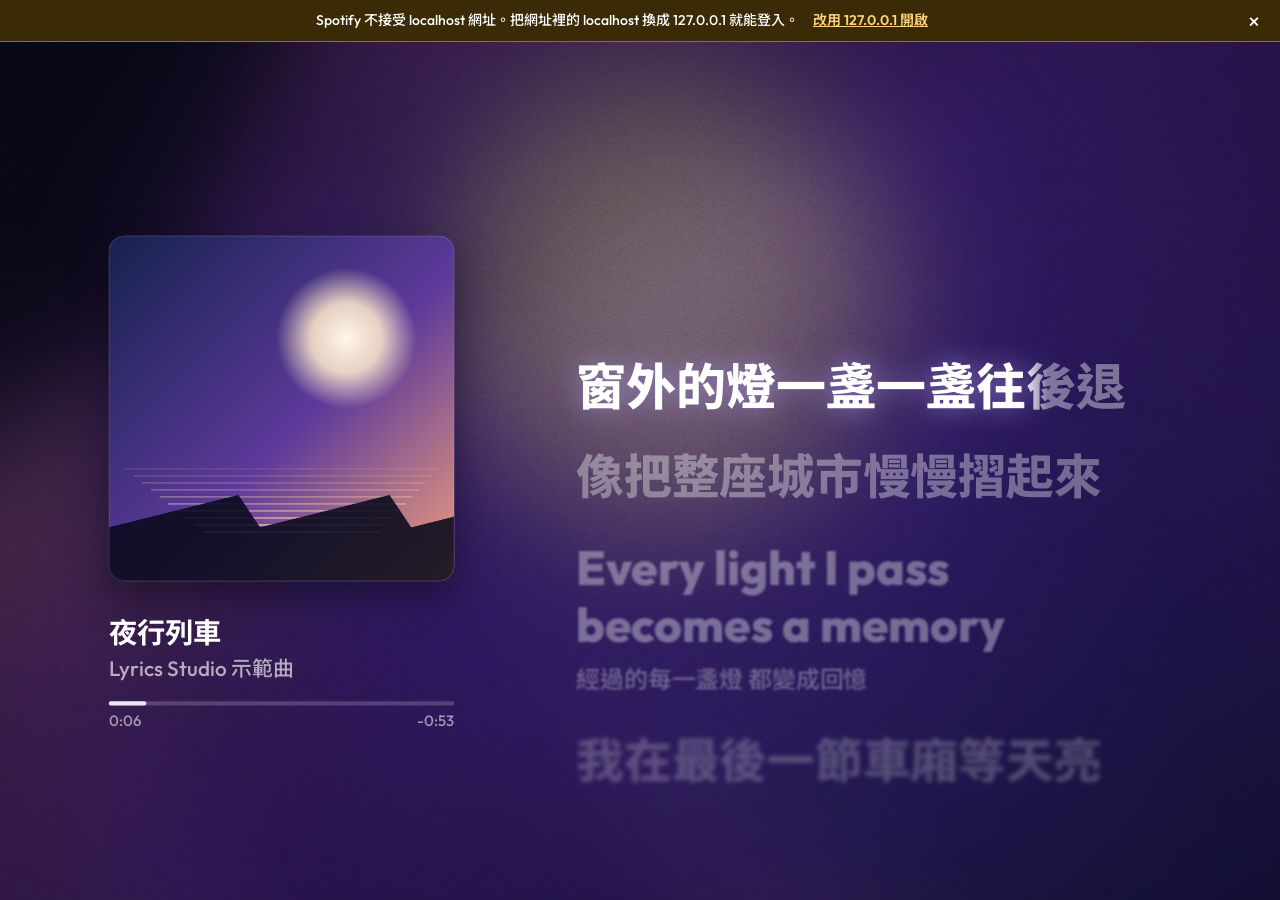
==== commit 5b7fbde4: "Replace the KTV look with two singing styles and a floating mic panel - 舞台 (stage): big left-aligned" ====
--- a/index.html
+++ b/index.html
@@ -250,6 +250,33 @@
 .meter i { display: block; height: 100%; background: linear-gradient(90deg, rgb(var(--accent)), #ff6b6b); transform: scaleX(0); transform-origin: left; transition: transform .08s linear; }
 .check:has(input:disabled) { opacity: .5; cursor: default; }
 
+/* ---------- floating karaoke panel ---------- */
+.kpanel { position: fixed; left: 50%; bottom: 142px; transform: translateX(-50%); width: min(452px, calc(100vw - 24px)); padding: 12px 16px 16px; border-radius: 20px; z-index: 6; display: grid; gap: 12px; pointer-events: auto; box-shadow: 0 18px 50px rgb(0 0 0 / .45); animation: kin .18s var(--e); }
+@keyframes kin { from { opacity: 0; transform: translate(-50%, 10px) scale(.985); } }
+.kpanel .check { margin: 0; font-size: 14px; }
+.khead { display: flex; align-items: center; justify-content: space-between; margin-bottom: -4px; }
+.khead h2 { margin: 0; font: 700 16px/1.2 var(--ui); }
+.kmic { appearance: none; border: 0; display: inline-flex; align-items: center; gap: 8px; height: 40px; padding: 0 16px 0 12px; border-radius: 999px; background: rgb(255 255 255 / .1); color: #fff; font: 600 14px/1 var(--ui); cursor: pointer; flex: none; }
+.kmic:hover { background: rgb(255 255 255 / .16); }
+.kmic svg { width: 18px; height: 18px; fill: none; stroke: currentColor; stroke-width: 1.8; stroke-linecap: round; }
+.kmic[aria-pressed="true"] { background: rgb(var(--accent)); color: #10101a; }
+.kgrid { display: grid; grid-template-columns: repeat(3, minmax(0, 1fr)); gap: 14px; }
+.kslide { display: grid; gap: 6px; font: 500 12px/1 var(--ui); color: rgb(255 255 255 / .68); }
+.kslide input { width: 100%; }
+.kstyles { display: flex; align-items: center; gap: 10px; flex-wrap: wrap; }
+.klabel { font: 500 12px/1 var(--ui); color: rgb(255 255 255 / .68); }
+.chips { display: flex; gap: 6px; }
+.chip { appearance: none; border: 1px solid rgb(255 255 255 / .16); background: transparent; color: #fff; height: 32px; padding: 0 14px; border-radius: 999px; font: 600 13px/1 var(--ui); cursor: pointer; }
+.chip:hover { background: rgb(255 255 255 / .07); }
+.chip[aria-pressed="true"] { background: rgb(var(--accent) / .2); border-color: rgb(var(--accent) / .65); color: rgb(var(--accent)); }
+.kpanel .check.inline { margin-left: auto; font-size: 13px; }
+.kfoot { display: flex; align-items: center; gap: 12px; justify-content: space-between; }
+.kfoot .hint { margin: 0; font-size: 12px; }
+.kfoot .primary { flex: none; }
+#btnKaraoke { position: relative; }
+#btnKaraoke.on::after { content: ""; position: absolute; inset: 5px; border-radius: 50%; pointer-events: none; box-shadow: 0 0 0 calc(var(--lvl, 0) * 7px) rgb(var(--accent) / .32); transition: box-shadow .1s linear; }
+@media (max-width: 520px) { .kpanel { bottom: 128px; } .kfoot .hint { display: none; } }
+
 /* ---------- where short-video apps cover the picture (preview only) ---------- */
 .safe { position: fixed; left: 50%; top: 50%; transform: translate(-50%, -50%); pointer-events: none; z-index: 1; }
 .safe .sz { position: absolute; background: repeating-linear-gradient(135deg, rgb(255 255 255 / .07) 0 8px, transparent 8px 16px); outline: 1px dashed rgb(255 255 255 / .28); outline-offset: -1px; }
@@ -313,6 +340,34 @@
     </button>
   </div>
 
+  <section class="kpanel glass" id="kPanel" role="dialog" aria-labelledby="kTitle" hidden>
+    <div class="khead">
+      <h2 id="kTitle">卡拉 OK</h2>
+      <button type="button" class="ib sm" id="kClose" aria-label="關閉卡拉 OK 面板"><svg viewBox="0 0 24 24" aria-hidden="true"><path d="M6.5 6.5l11 11M17.5 6.5l-11 11"/></svg></button>
+    </div>
+    <div class="microw">
+      <button type="button" class="kmic" id="kOn" aria-pressed="false"><svg viewBox="0 0 24 24" aria-hidden="true"><rect x="9" y="3" width="6" height="11" rx="3"/><path d="M5.5 11a6.5 6.5 0 0 0 13 0M12 17.5V21"/></svg><span>打開麥克風</span></button>
+      <div class="meter" aria-hidden="true"><i id="kLevel"></i></div>
+    </div>
+    <label class="check"><input type="checkbox" id="kMon" disabled> 從耳機聽自己的聲音（請戴有線耳機）</label>
+    <div class="kgrid">
+      <label class="kslide"><span>人聲</span><input type="range" id="kVol" min="0" max="2" step="0.05" value="1"></label>
+      <label class="kslide"><span>回音</span><input type="range" id="kEcho" min="0" max="1" step="0.05" value="0.3"></label>
+      <label class="kslide"><span>殘響</span><input type="range" id="kRev" min="0" max="1" step="0.05" value="0.35"></label>
+    </div>
+    <div class="kstyles">
+      <span class="klabel">唱歌畫面</span>
+      <div class="chips" role="group" aria-label="唱歌畫面">
+        <button type="button" class="chip" id="kStage" aria-pressed="false" data-tip="大字靠左，看得到上一句和接下來兩句">舞台</button>
+        <button type="button" class="chip" id="kSpot" aria-pressed="false" data-tip="一行大字置中，適合直式短片">聚光</button>
+      </div>
+      <label class="check inline"><input type="checkbox" id="kVoice"> 聲音波形</label>
+    </div>
+    <div class="kfoot">
+      <p class="hint">用伴奏版唱最好。人聲和波形都會錄進影片。</p>
+      <button type="button" class="primary" id="kRec">錄下我唱的</button>
+    </div>
+  </section>
   <nav class="dock glass" aria-label="控制列">
     <button type="button" class="ib" id="btnSearch" data-tip="搜尋歌詞（L）" aria-label="搜尋歌詞">
       <svg viewBox="0 0 24 24" aria-hidden="true"><circle cx="11" cy="11" r="6.5"/><path d="M20 20l-4.2-4.2"/></svg>
@@ -456,28 +511,6 @@
   </form>
 </dialog>
 
-<dialog class="sheet" id="dlgKaraoke" aria-labelledby="kTitle">
-  <div class="sheet-in">
-    <h2 id="kTitle">卡拉 OK</h2>
-    <p class="lead">找伴奏版來唱最好：在 YouTube 貼伴奏、KTV 或 Instrumental 版的連結，歌詞會自動用原曲的。</p>
-    <div class="microw">
-      <button type="button" class="primary" id="kOn">打開麥克風</button>
-      <div class="meter" aria-hidden="true"><i id="kLevel"></i></div>
-    </div>
-    <label class="check"><input type="checkbox" id="kMon" disabled> 從耳機聽自己的聲音（請戴有線耳機，藍牙耳機的延遲太大）</label>
-    <div class="grid3">
-      <label class="field"><span>人聲大小</span><input type="range" id="kVol" min="0" max="2" step="0.05" value="1"></label>
-      <label class="field"><span>回音</span><input type="range" id="kEcho" min="0" max="1" step="0.05" value="0.3"></label>
-      <label class="field"><span>殘響</span><input type="range" id="kRev" min="0" max="1" step="0.05" value="0.35"></label>
-    </div>
-    <p class="hint">錄影時錄到的是加了回音和殘響的人聲。用喇叭聽自己的聲音會繞回麥克風，發出刺耳的回授聲，偵測到時會自動關掉。</p>
-    <div class="row between">
-      <button type="button" class="ghost" id="kKtv">換成 KTV 畫面</button>
-      <div class="left"><button type="button" class="ghost" data-close>完成</button><button type="button" class="primary" id="kRec">錄下我唱的</button></div>
-    </div>
-  </div>
-</dialog>
-
 <dialog class="sheet" id="dlgSettings" aria-labelledby="setTitle">
   <div class="sheet-in">
     <h2 id="setTitle">設定</h2>
@@ -497,13 +530,13 @@
         <dt><kbd>←</kbd><kbd>→</kbd></dt><dd>倒退或快轉 5 秒（YouTube、示範）</dd>
         <dt><kbd>[</kbd><kbd>]</kbd></dt><dd>歌詞提早或延後 0.1 秒，按住 Shift 一次 0.5 秒</dd>
         <dt><kbd>L</kbd></dt><dd>搜尋歌詞</dd>
-        <dt><kbd>T</kbd></dt><dd>切換風格：流光、明體、電影、KTV</dd>
+        <dt><kbd>T</kbd></dt><dd>切換風格：流光、明體、電影、舞台、聚光</dd>
         <dt><kbd>V</kbd></dt><dd>切換比例：填滿、16:9、9:16、1:1</dd>
         <dt><kbd>R</kbd></dt><dd>開始或停止錄影</dd>
         <dt><kbd>P</kbd></dt><dd>錄影時暫停或繼續</dd>
         <dt><kbd>N</kbd><kbd>Shift</kbd>+<kbd>P</kbd></dt><dd>下一首、上一首（YouTube 播放清單）</dd>
         <dt><kbd>Q</kbd></dt><dd>打開播放清單</dd>
-        <dt><kbd>K</kbd></dt><dd>卡拉 OK：麥克風、回音</dd>
+        <dt><kbd>K</kbd></dt><dd>卡拉 OK 面板：麥克風、回音、唱歌畫面</dd>
         <dt><kbd>F</kbd></dt><dd>全螢幕</dd>
         <dt><kbd>H</kbd></dt><dd>隱藏或顯示介面</dd>
       </dl>
@@ -1741,14 +1774,20 @@
     inA: [0.3, 0.3], unA: 1, glow: 0, softBehind: 0,
     dim: 0.34, vignette: 0.75, grain: 0.12, grainFps: 24, sat: 1.05, blur: 4, kenBurns: true, credit: true, ink: [255, 255, 255],
   },
-  ktv: {
-    label: 'KTV', desc: '下方兩行輪流，唱過的字變色', mode: 'ktv', font: 'sans', weight: 800,
-    size: [76, 66], gapK: 0.62, rowK: 1.2, align: null, inactiveScale: 1,
-    inA: [1, 1], unA: 1, glow: 0, softBehind: 0,
-    dim: 0.36, vignette: 0.55, grain: 0.04, grainFps: 0, sat: 1.4, blur: 7, kenBurns: false, credit: false, ink: [255, 255, 255],
+  stage: {
+    label: '舞台', desc: '唱歌用：大字靠左，看得到上一句和接下來兩句', mode: 'scroll', compact: true, window: [1, 2], font: 'sans', weight: 800,
+    size: [76, 64], gapK: 0.5, rowK: 1.16, align: 'left', inactiveScale: 0.56,
+    inA: [0.26, 0.34], unA: 0.4, glow: 1.1, softBehind: 0.9,
+    dim: 0.3, vignette: 0.5, grain: 0.03, grainFps: 0, sat: 1.35, blur: 6, kenBurns: false, credit: false, ink: [255, 255, 255],
+  },
+  spot: {
+    label: '聚光', desc: '短影音用：一行大字置中，唱到的字逐字跳出來', mode: 'spot', font: 'sans', weight: 900,
+    size: [88, 80], gapK: 0.5, rowK: 1.16, align: 'center', inactiveScale: 1,
+    inA: [0.34, 0.34], unA: 0.34, glow: 0, softBehind: 0,
+    dim: 0.34, vignette: 0.6, grain: 0.03, grainFps: 0, sat: 1.4, blur: 6, kenBurns: false, credit: false, ink: [255, 255, 255],
   },
 };
-const THEME_ORDER = ['flow', 'serif', 'cinema', 'ktv'];
+const THEME_ORDER = ['flow', 'serif', 'cinema', 'stage', 'spot'];
 const famOf = T => (T.font === 'serif' ? FONT_SERIF : FONT_SANS);
 
 const CJK_CHAR = /[⺀-⿿　-〿぀-ヿ㄀-ㄯ㐀-䶿一-鿿가-힯豈-﫿︰-﹏＀-￯]/;
@@ -1784,33 +1823,6 @@
   for (let j = 0; j < m.length; j++) if (P < m[j] + 1) return j + Math.max(0, P - m[j]);
   return m.length;
 }
-/* KTV: two rows, lines alternate between them, and each verse starts on the top row after a break.
-   A line shows up when the line before it starts (a verse's first two lines a few seconds early, with count-in dots)
-   and leaves when the line two after it shows up. One item per sung line. */
-function ktvSchedule(E, lead = 3.5) {
-  const out = [];
-  E.forEach((e, i) => {
-    if (e.type !== 'line') return;
-    const prev = out[out.length - 1];
-    const brk = !prev || e.time - prev.fillEnd >= 3.5;
-    out.push({ i, row: brk ? 0 : 1 - prev.row, brk, time: e.time, fillEnd: e.fillEnd, appear: 0, hide: 0, dots: false });
-  });
-  for (let k = 0; k < out.length; k++) {
-    const o = out[k], p = out[k - 1];
-    if (o.brk) {
-      o.appear = Math.max(p ? p.fillEnd + 0.6 : 0, o.time - lead, 0);
-      o.dots = o.time - o.appear >= 1.6;
-    } else o.appear = p.brk ? p.appear : p.time;
-  }
-  for (let k = 0; k < out.length; k++) {
-    const o = out[k], n1 = out[k + 1], n2 = out[k + 2];
-    const same1 = n1 && !n1.brk, same2 = same1 && n2 && !n2.brk;
-    let hide = same2 ? n2.appear : same1 ? Math.max(o.fillEnd + 0.8, n1.time + 0.4) : o.fillEnd + 1.2;
-    for (let j = k + 1; j < out.length; j++) if (out[j].row === o.row) { hide = Math.min(hide, out[j].appear); break; }
-    o.hide = Math.max(hide, o.appear + 0.3);
-  }
-  return out;
-}
 function charTimes(words) {
   const st = [], en = [];
   for (const w of words) {
@@ -1827,7 +1839,8 @@
     this.c = canvas;
     this.x = canvas.getContext('2d', { alpha: false });
     this.theme = 'flow';
-    this.opts = { karaoke: true, blur: true, align: 'auto', scale: 1, showInfo: true, credit: true };
+    this.opts = { karaoke: true, blur: true, align: 'auto', scale: 1, showInfo: true, credit: true, voice: true };
+    this.voice = { on: false, hist: new Float32Array(64), n: 0 };
     this.track = null;
     this.artImg = null; this.artSmall = null; this.artMid = null; this.artCrop = null; this.artAlpha = 0; this.artTok = 0;
     this.palette = Palette.fromString('Lyrics Studio');
@@ -1960,20 +1973,14 @@
     g.font = T.size[land ? 0 : 1] * u * s;
     g.gap = g.font * T.gapK;
     g.rowH = g.font * T.rowK;
-    if (T.mode === 'ktv') {
+    if (T.mode === 'spot') {
       const tall = ar < 0.8;
       g.font = (tall ? T.size[1] * W / 1080 : T.size[0] * u) * s;
-      g.padL = W * (tall ? 0.07 : 0.1); g.padR = W * (tall ? 0.14 : 0.1); // tall: keep clear of the buttons down the right side of Reels / TikTok
-      g.maxW = W - g.padL - g.padR;
-      g.rowGap = g.font * 1.42;
-      g.rowY = tall ? [H * 0.58, H * 0.58 + g.rowGap] : [H * 0.82 - g.rowGap, H * 0.82];
-      g.header = true;
-      g.artSize = (tall ? 190 : 150) * u;
-      g.artX = tall ? W * 0.075 : W * 0.06; g.artY = tall ? Math.max(150 * u, H * 0.13) : H * 0.08;
-      g.infoX = g.artX + g.artSize + 34 * u; g.infoW = tall ? W - g.infoX - W * 0.075 : W * 0.36;
-      if (!tall) { g.progX = g.infoX; g.progW = g.infoW; g.progY = g.artY + g.artSize * 0.44 + 82 * u; }
-      g.lx = g.padL; g.lw = W - g.padL - g.padR; g.cx = W / 2; g.align = 'left';
-      g.top = H * 0.3; g.bottom = tall ? H * 0.8 : H * 0.95; g.anchor = g.rowY[0];
+      g.maxW = W * (tall ? 0.8 : 0.76);
+      g.cx = W / 2; g.lineY = tall ? H * 0.47 : H * 0.5;
+      this.compactHeader(g, tall);
+      g.lx = (W - g.maxW) / 2; g.lw = g.maxW; g.align = 'center';
+      g.top = H * 0.3; g.bottom = H * (tall ? 0.78 : 0.95); g.anchor = g.lineY;
       return g;
     }
     if (T.mode === 'subtitle') {
@@ -1984,7 +1991,11 @@
       return g;
     }
     const info = this.opts.showInfo;
-    if (land) {
+    if (T.compact && land) { // stage: small title in the corner, the lyrics get the whole width
+      this.compactHeader(g, false);
+      g.lx = W * 0.075; g.lw = W * 0.8;
+      g.top = H * 0.2; g.bottom = H * 0.94; g.anchor = H * 0.42;
+    } else if (land) {
       g.artSize = Math.min(W * 0.27, H * 0.46);
       g.artX = W * 0.085; g.artY = H * 0.5 - g.artSize * 0.62;
       g.infoX = g.artX; g.infoY = g.artY + g.artSize + 40 * u; g.infoW = g.artSize;
@@ -2005,6 +2016,15 @@
     g.align = this.opts.align === 'auto' ? (T.align || (land ? 'left' : 'center')) : this.opts.align;
     g.cx = g.lx + g.lw / 2;
     return g;
+  }
+  /* cover and title in the top-left corner, progress under the title (tall: under the cover, clear of the top band) */
+  compactHeader(g, tall) {
+    const { W, H } = this, u = g.u;
+    g.header = true;
+    g.artSize = (tall ? 150 : 104) * u;
+    g.artX = tall ? W * 0.075 : W * 0.05; g.artY = tall ? Math.max(150 * u, H * 0.13) : H * 0.07;
+    g.infoX = g.artX + g.artSize + 28 * u; g.infoW = tall ? W - g.infoX - W * 0.075 : W * 0.32;
+    if (!tall) { g.progX = g.infoX; g.progW = g.infoW; g.progY = g.artY + g.artSize * 0.44 + 70 * u; }
   }
   mainFont(px) { const T = this.T; return `${T.weight} ${px.toFixed(1)}px ${famOf(T)}`; }
   subFont(px) { return `500 ${px.toFixed(1)}px ${famOf(this.T)}`; }
@@ -2080,23 +2100,23 @@
         x.font = this.mainFont(g.font * 0.7);
         this.plainRows = (this.lyr.plain || []).map(t => (t.trim() ? this.wrap(t.trim(), g.lw) : []));
       }
-    } else if (this.T.mode === 'ktv') {
+    } else if (this.T.mode === 'spot') {
       for (const e of E) {
         e.C = null;
         if (e.type !== 'line') continue;
         let px = g.font;
         x.font = this.mainFont(px);
-        const w = this.measure(e.text);
-        if (w > g.maxW) { px = Math.max(g.font * 0.62, px * g.maxW / w); x.font = this.mainFont(px); } // shrink a long line before wrapping it
-        const rows = this.wrap(e.text, g.maxW);
+        let rows = this.wrap(e.text, g.maxW);
+        while (rows.length > 2 && px > g.font * 0.6) { px *= 0.9; x.font = this.mainFont(px); rows = this.wrap(e.text, g.maxW); } // at most two rows
         const tc = Array.from(e.text);
         mapRows(rows, tc);
-        const subPx = px * 0.46;
+        const subPx = px * 0.4;
         let subRows = [];
         if (e.sub) { x.font = this.subFont(subPx); subRows = this.wrap(e.sub.replace(/\n/g, ' / '), g.maxW); }
-        e.K = { px, rows, subRows, subPx, textLen: tc.length, charT: e.words ? charTimes(e.words) : null };
+        const nextPx = Math.min(px, g.font) * 0.4;
+        x.font = this.mainFont(nextPx);
+        e.P = { px, rows, subRows, subPx, nextPx, nextText: ellipsize(x, e.text, g.maxW), textLen: tc.length, charT: e.words ? charTimes(e.words) : null };
       }
-      this.ktvPlan = ktvSchedule(E);
     } else {
       for (const e of E) e.C = null;
     }
@@ -2114,13 +2134,14 @@
     x.shadowColor = 'transparent'; x.shadowBlur = 0; x.shadowOffsetX = 0; x.shadowOffsetY = 0;
     this.drawBackground(dt);
     if (this.T.mode === 'subtitle') this.drawCinema(songT, lyricT, dt);
-    else if (this.T.mode === 'ktv') {
+    else if (this.T.mode === 'spot') {
       if (this.opts.showInfo) this.drawInfo(songT, dt, playing);
-      this.drawKtv(songT, lyricT, dt);
+      this.drawSpot(lyricT, dt);
     } else {
       if (this.opts.showInfo) this.drawInfo(songT, dt, playing);
       this.drawLyrics(lyricT, dt);
     }
+    if (this.voice.on && this.opts.voice) this.drawVoice(dt);
     this.monitor(dt);
   }
   monitor(dt) {
@@ -2326,6 +2347,10 @@
       L.y = L.y == null || snap ? target : approach(L.y, target, dt, k0 / (1 + d * 0.11)); // farther lines trail a little
       const act = i === ai ? 1 : 0;
       L.lv = snap ? act : approach(L.lv || 0, act, dt, act ? 7 : 4.5);
+      if (T.window) { // stage: everything outside a few lines around the current one fades away
+        const inWin = i >= focus - T.window[0] && i <= focus + T.window[1] ? 1 : 0;
+        L.wa = L.wa == null || snap ? inWin : approach(L.wa, inWin, dt, 5);
+      }
       const ts = act ? 1 : T.inactiveScale;
       L.s = L.s == null || snap ? ts : approach(L.s, ts, dt, 6);
     }
@@ -2335,7 +2360,7 @@
       const h = e.type === 'gap' ? L.hh : L.h;
       if (y > g.bottom + g.rowH || y + h < g.top - g.rowH) continue;
       const mid = y + h * 0.5;
-      const fade = clamp((mid - g.top) / fadeLen, 0, 1) * clamp((g.bottom - mid) / fadeLen, 0, 1);
+      const fade = clamp((mid - g.top) / fadeLen, 0, 1) * clamp((g.bottom - mid) / fadeLen, 0, 1) * (T.window ? L.wa : 1);
       if (fade <= 0.005) continue;
       if (e.type === 'gap') { if (L.hh > 0.5) this.drawDots(e, L, t, fade); continue; }
       const d = Math.abs(i - focus);
@@ -2507,97 +2532,129 @@
     x.restore();
   }
 
-  /* ---------- KTV: two rows at the bottom, outlined text, sung characters change colour ---------- */
-  ktvColor() {
-    const a = this.palette.accent;
-    if (this._kc && this._kcFor === a) return this._kc;
-    const [h, sat, l] = rgbToHsl(a[0], a[1], a[2]);
-    this._kcFor = a;
-    this._kc = rgba(hslToRgb(h, Math.max(sat, 0.78), clamp(l, 0.5, 0.6)), 1); // vivid enough to read against white
-    return this._kc;
-  }
-  ktvText(r, rx, y, px, nfill) {
-    const x = this.x;
-    x.lineWidth = px * 0.15; x.strokeStyle = 'rgba(8,10,24,0.92)';
-    x.strokeText(r.text, rx, y);
-    x.fillStyle = '#fff'; x.fillText(r.text, rx, y);
-    if (nfill <= 0) return;
-    const edge = rx + this.charX(r, nfill);
+  /* ---------- 聚光: one big line in the middle; each character lifts and glows as it is sung ---------- */
+  spotState(t) {
+    const E = this.lyr.entries;
+    let ci = -1;
+    for (let i = 0; i < E.length; i++) { if (E[i].type !== 'line') continue; if (E[i].time <= t) ci = i; else break; }
+    let ni = -1;
+    for (let i = ci + 1; i < E.length; i++) if (E[i].type === 'line') { ni = i; break; }
+    const cur = ci >= 0 ? E[ci] : null, nxt = ni >= 0 ? E[ni] : null;
+    // a pause: the last line is done and the next one is a while away → count-in dots instead of a stale line
+    const idle = !cur || (t > cur.fillEnd + 0.8 && (!nxt || nxt.time - t > 0.25) && (!nxt || nxt.time - cur.fillEnd >= 3));
+    return { main: idle ? -1 : ci, next: ni, nxt, wait: idle && nxt ? nxt.time - t : Infinity, before: ci < 0 };
+  }
+  drawSpot(t, dt) {
+    const x = this.x, g = this.g, E = this.lyr.entries;
+    if (this.lyr.status !== 'synced' || !E.length) { this.curLine = ''; this.drawLyricState(t, dt); return; }
+    const st = this.spotState(t);
+    // the song's name opens (and closes) the piece; long instrumental breaks breathe until the count-in
+    const key = st.main >= 0 ? 'l' + st.main : (st.before && st.wait > 3.2) || !st.nxt ? 'title' : 'wait' + st.next;
+    if (key !== this.spotKey) { // cross-fade between what was shown and what is shown now
+      if (this.spotKey) this.spotOld = { key: this.spotKey, main: this.spotMain, k: 1 };
+      this.spotKey = key; this.spotMain = st.main; this.spotIn = 0;
+    }
+    this.spotIn = Math.min(1, this.spotIn + dt / 0.3);
+    if (this.spotOld) { this.spotOld.k -= dt / 0.22; if (this.spotOld.k <= 0) this.spotOld = null; }
     x.save();
-    x.beginPath(); x.rect(rx - px, y - px * 1.2, edge - rx + px, px * 2.4); x.clip();
-    x.lineWidth = px * 0.15; x.strokeStyle = 'rgba(255,255,255,0.96)'; x.strokeText(r.text, rx, y);
-    x.fillStyle = this.ktvColor(); x.fillText(r.text, rx, y);
+    x.textBaseline = 'middle'; x.textAlign = 'left';
+    if (this.spotOld && this.spotOld.main >= 0) this.drawSpotLine(E[this.spotOld.main], t, this.spotOld.k, -(1 - this.spotOld.k) * g.font * 0.45, false);
+    const ein = easeOut(this.spotIn), rise = (1 - ein) * g.font * 0.35;
+    let below = g.lineY + g.font * 0.75;
+    if (st.main >= 0) {
+      const e = E[st.main];
+      below = this.drawSpotLine(e, t, ein, rise, true);
+      this.curLine = e.text;
+    } else {
+      this.curLine = '';
+      if (key === 'title' && this.track) {
+        x.globalAlpha = ein;
+        x.textAlign = 'center';
+        x.font = this.mainFont(g.font * 0.8); x.fillStyle = '#fff';
+        x.fillText(ellipsize(x, this.track.title, g.maxW), g.cx, g.lineY - g.font * 0.2 + rise);
+        x.font = this.subFont(g.font * 0.34); x.fillStyle = 'rgba(255,255,255,0.7)';
+        x.fillText(ellipsize(x, this.track.artist || '', g.maxW), g.cx, g.lineY + g.font * 0.55 + rise);
+        x.textAlign = 'left';
+        below = g.lineY + g.font * 1.1;
+      } else if (st.nxt) this.drawCountIn(g.cx, g.lineY, g.font, st.wait, ein);
+    }
+    if (st.nxt && st.next !== st.main) { // what comes next, small
+      const P = st.nxt.P;
+      x.globalAlpha = 0.45 * (st.main >= 0 ? ein : 1);
+      x.font = this.mainFont(P.nextPx); x.fillStyle = '#fff'; x.textAlign = 'center';
+      x.fillText(P.nextText, g.cx, below + P.nextPx * 0.9);
+    }
     x.restore();
   }
-  drawKtv(songT, t, dt) {
-    const x = this.x, g = this.g, W = this.W, H = this.H, E = this.lyr.entries, st = this.lyr.status;
-    const top = g.rowY[0] - g.font * 1.9;
-    const shade = x.createLinearGradient(0, top, 0, H); // a soft shade keeps the rows readable on any cover
-    shade.addColorStop(0, 'rgba(0,0,0,0)'); shade.addColorStop(0.5, 'rgba(0,0,0,0.26)'); shade.addColorStop(1, 'rgba(0,0,0,0.42)');
-    x.fillStyle = shade; x.fillRect(0, top, W, H - top);
+  /* returns the y just below what it drew */
+  drawSpotLine(e, t, alpha, dy, live) {
+    const x = this.x, g = this.g, P = e.P;
+    if (!P) return g.lineY;
+    const px = P.px, rh = px * 1.14, n = P.rows.length;
+    const subH = P.subRows.length ? px * 0.2 + P.subRows.length * P.subPx * 1.3 : 0;
+    let y = g.lineY - ((n - 1) * rh + subH) / 2 + dy;
+    const sung = !this.opts.karaoke ? (t >= e.time ? P.textLen : 0) : this.progressChars(e, t, P);
+    x.font = this.mainFont(px);
+    for (const r of P.rows) {
+      const w = this.charX(r, r.chars.length), x0 = g.cx - w / 2;
+      for (let k = 0; k < r.chars.length; k++) {
+        const ch = r.chars[k];
+        if (ch === ' ') continue;
+        const c0 = this.charX(r, k), cw = this.charX(r, k + 1) - c0;
+        const p = live ? sung - r.map[k] : 1;
+        const lit = clamp(p, 0, 1);
+        const pop = live && this.opts.karaoke ? Math.max(0, 1 - Math.abs(p - 0.5) / 0.85) : 0;
+        const sc = 1 + 0.15 * pop, cx = x0 + c0 + cw / 2, cy = y - px * 0.08 * pop;
+        x.globalAlpha = alpha * lerp(0.34, 1, lit);
+        if (pop > 0.08 && !this.perfLow) { x.shadowColor = rgba(this.palette.accent, 0.9 * pop); x.shadowBlur = px * 0.35 * pop; }
+        x.fillStyle = '#fff';
+        if (sc !== 1) { x.save(); x.translate(cx, cy); x.scale(sc, sc); x.fillText(ch, -cw / 2, 0); x.restore(); }
+        else x.fillText(ch, cx - cw / 2, cy);
+        if (pop > 0.08) { x.shadowBlur = 0; x.shadowColor = 'transparent'; }
+      }
+      y += rh;
+    }
+    if (subH) {
+      x.font = this.subFont(P.subPx); x.fillStyle = '#fff'; x.textAlign = 'center';
+      x.globalAlpha = alpha * 0.72;
+      y += px * 0.2 - rh / 2 + P.subPx * 0.65;
+      for (const r of P.subRows) { x.fillText(r.text, g.cx, y); y += P.subPx * 1.3; }
+      x.textAlign = 'left';
+      return y - P.subPx * 0.65 + rh * 0.2;
+    }
+    return y - rh / 2 + px * 0.2;
+  }
+  /* three dots that light up one by one before singing starts again */
+  drawCountIn(cx, cy, font, wait, alpha) {
+    const x = this.x, n = 3, r = font * 0.1, sp = font * 0.36, span = 3;
+    const p = clamp(1 - wait / span, 0, 1);
+    for (let k = 0; k < n; k++) {
+      const kp = clamp(p * n - k, 0, 1);
+      const br = 1 + 0.18 * Math.sin(this.anim * 2.6 - k * 0.9);
+      x.globalAlpha = alpha * (0.28 + 0.72 * kp);
+      x.beginPath(); x.arc(cx + (k - 1) * sp, cy, r * br * (0.85 + 0.25 * kp), 0, Math.PI * 2);
+      x.fillStyle = '#fff'; x.fill();
+    }
+  }
+  /* ---------- your voice, from the karaoke microphone ---------- */
+  voiceLevel(level) {
+    const v = this.voice;
+    v.hist[v.n++ % v.hist.length] = level;
+  }
+  drawVoice(dt) {
+    const x = this.x, g = this.g, u = g.u, W = this.W, H = this.H, v = this.voice;
+    const tall = W / H < 0.8, bars = 24, bw = 5 * u, gap = 4 * u, maxH = 34 * u;
+    const x0 = tall ? W * 0.075 : W * 0.05, y0 = tall ? H * 0.73 : H - 64 * u;
     x.save();
-    x.textBaseline = 'middle'; x.textAlign = 'left'; x.lineJoin = 'round'; x.miterLimit = 2;
-    const center = (text, px, y, weight = 800) => {
-      x.font = `${weight} ${px.toFixed(1)}px ${FONT_SANS}`;
-      const s = ellipsize(x, text, g.lw), w = this.measure(s);
-      this.ktvText({ text: s, chars: Array.from(s) }, W / 2 - w / 2, y, px, 0);
-    };
-    if (st !== 'synced' || !E.length) {
-      this.curLine = '';
-      const msg = st === 'plain' ? '這首只有未同步的歌詞，換成流光或明體風格來看' : this.stateText()[0];
-      x.globalAlpha = st === 'loading' ? 0.55 + 0.35 * Math.sin(this.anim * 3) : 0.9;
-      center(msg, g.font * 0.6, (g.rowY[0] + g.rowY[1]) / 2, 700);
-      x.restore();
-      return;
-    }
-    const plan = this.ktvPlan || [];
-    const first = plan[0];
-    if (first && this.track && t < first.appear && first.appear >= 2.5) { // intro: song title, like a KTV title card
-      x.globalAlpha = clamp((t - 0.3) / 0.9, 0, 1) * clamp((first.appear - 0.2 - t) / 0.6, 0, 1);
-      if (x.globalAlpha > 0.01) {
-        center(this.track.title, g.font * 1.05, g.rowY[0]);
-        if (this.track.artist) center(this.track.artist, g.font * 0.5, g.rowY[1], 600);
-      }
-    }
-    let cur = '';
-    for (const o of plan) {
-      if (t < o.appear || t > o.hide) continue;
-      const e = E[o.i], K = e.K;
-      if (!K) continue;
-      if (t >= e.time && t < e.end) cur = e.text;
-      x.globalAlpha = clamp((t - o.appear) / 0.12, 0, 1) * clamp((o.hide - t) / 0.12, 0, 1);
-      const sung = this.opts.karaoke ? this.progressChars(e, t, K) : t >= e.time ? K.textLen : 0;
-      const rh = K.px * 1.16, n = K.rows.length;
-      const subH = K.subRows.length ? K.px * 0.18 + K.subRows.length * K.subPx * 1.3 : 0;
-      let y = o.row === 0 ? g.rowY[0] - (n - 1) * rh - subH : g.rowY[1];
-      x.font = this.mainFont(K.px);
-      const firstX = o.row === 0 ? g.padL : W - g.padR - K.rows[0].w;
-      if (o.dots && t < o.time) { // count-in: four dots, one goes out every 0.8 s
-        const nd = Math.min(4, Math.ceil((o.time - t) / 0.8)), r = K.px * 0.11, sp = K.px * 0.38;
-        for (let k = 0; k < nd; k++) {
-          x.beginPath(); x.arc(firstX + r + k * sp, y - K.px * 0.86, r, 0, Math.PI * 2);
-          x.fillStyle = this.ktvColor(); x.fill();
-          x.lineWidth = r * 0.45; x.strokeStyle = 'rgba(255,255,255,0.9)'; x.stroke();
-        }
-      }
-      for (const r of K.rows) {
-        const rx = o.row === 0 ? g.padL : W - g.padR - r.w;
-        this.ktvText(r, rx, y, K.px, rowFill(r, sung));
-        y += rh;
-      }
-      if (subH) {
-        x.font = this.subFont(K.subPx);
-        y += K.px * 0.18 - rh / 2 + K.subPx * 0.65;
-        for (const r of K.subRows) {
-          const rx = o.row === 0 ? g.padL : W - g.padR - r.w;
-          x.lineWidth = K.subPx * 0.18; x.strokeStyle = 'rgba(8,10,24,0.85)'; x.strokeText(r.text, rx, y);
-          x.fillStyle = 'rgba(255,255,255,0.9)'; x.fillText(r.text, rx, y);
-          y += K.subPx * 1.3;
-        }
-        x.font = this.mainFont(K.px);
-      }
-    }
-    this.curLine = cur;
+    x.globalAlpha = 0.9;
+    for (let k = 0; k < bars; k++) {
+      const lv = v.hist[(v.n - bars + k + v.hist.length * 4) % v.hist.length] || 0;
+      const h = Math.max(3 * u, Math.min(1, Math.sqrt(lv) * 2.2) * maxH);
+      x.fillStyle = rgba(this.palette.accent, 0.55 + 0.45 * (k / bars));
+      roundRect(x, x0 + k * (bw + gap), y0 - h / 2, bw, h, bw / 2); x.fill();
+    }
+    x.font = this.subFont(18 * u); x.fillStyle = 'rgba(255,255,255,0.78)'; x.textBaseline = 'middle';
+    x.fillText('你的聲音', x0 + bars * (bw + gap) + 12 * u, y0);
     x.restore();
   }
 
@@ -2988,8 +3045,9 @@
       source: 'demo', theme: 'flow', layout: 'fit', offset: 0,
       karaoke: true, blur: true, align: 'auto', scale: 1, showInfo: true, credit: true,
       recAudio: 'none', recFps: 60, recQuality: 'high', recAutoStop: true, recCountdown: true, recFormat: 'auto',
-      recRange: 'all', clipTall: false, safeArea: true, kVol: 1, kEcho: 0.3, kRev: 0.35, ytShuffle: false, ytLoop: false,
+      recRange: 'all', clipTall: false, safeArea: true, kVol: 1, kEcho: 0.3, kRev: 0.35, ytShuffle: false, ytLoop: false, voiceViz: true,
     }, Store.get('settings', {}));
+    if (this.S.theme === 'ktv') this.S.theme = 'stage'; // the old KTV style became 舞台
     if (!this.S.recOnChange) this.S.recOnChange = this.S.recAutoStop === false ? 'keep' : 'stop'; // older setting: a yes/no checkbox
     if (!LAYOUTS.includes(this.S.layout)) this.S.layout = 'fit';
     if (!THEMES[this.S.theme]) this.S.theme = 'flow';
@@ -3007,8 +3065,13 @@
     this.rec.onsegment = (blob, type, meta, reason) => this.onRecSegment(blob, type, meta, reason);
     this.mic = new KaraokeMic();
     Object.assign(this.mic, { vol: this.S.kVol, echo: this.S.kEcho, reverb: this.S.kRev });
-    this.mic.onchange = () => this.syncKaraokeUI();
-    this.mic.onlevel = rms => { const el = $('#kLevel'); if (el) el.style.transform = `scaleX(${Math.min(1, rms * 5).toFixed(3)})`; };
+    this.mic.onchange = () => { this.r.voice.on = this.mic.on; this.syncKaraokeUI(); };
+    this.mic.onlevel = rms => {
+      const v = Math.min(1, rms * 5);
+      $('#kLevel').style.transform = `scaleX(${v.toFixed(3)})`;
+      $('#btnKaraoke').style.setProperty('--lvl', v.toFixed(3));
+      this.r.voiceLevel(rms);
+    };
     this.mic.onfeedback = () => toast('偵測到回授聲（聲音從喇叭繞回麥克風），已關掉耳機監聽。戴上耳機後再打開。', 0);
     this.recDir = null; this.clip = null; this.segNo = 0;
     this.sources = { spotify: new SpotifySource(this), youtube: new YouTubeSource(this), demo: new DemoSource(this) };
@@ -3027,7 +3090,7 @@
     this.last = performance.now();
     requestAnimationFrame(() => this.frame());
   },
-  viewOpts() { const S = this.S; return { karaoke: S.karaoke, blur: S.blur, align: S.align, scale: S.scale, showInfo: S.showInfo, credit: S.credit }; },
+  viewOpts() { const S = this.S; return { karaoke: S.karaoke, blur: S.blur, align: S.align, scale: S.scale, showInfo: S.showInfo, credit: S.credit, voice: S.voiceViz }; },
   save() { Store.set('settings', this.S); },
 
   /* ---------- drawing loop ---------- */
@@ -3583,17 +3646,26 @@
   },
 
   /* ---------- karaoke ---------- */
-  openKaraoke() { this.syncKaraokeUI(); $('#dlgKaraoke').showModal(); },
+  /* the karaoke panel floats above the dock and leaves the lyrics free, so it can stay open while singing */
+  openKaraoke(show = $('#kPanel').hidden) {
+    const p = $('#kPanel');
+    p.hidden = !show;
+    if (show) { this.syncKaraokeUI(); setTimeout(() => $('#kOn').focus({ preventScroll: true }), 30); }
+    else if (p.contains(document.activeElement)) $('#btnKaraoke').focus();
+  },
   syncKaraokeUI() {
     const m = this.mic;
-    $('#kOn').textContent = m.on ? '關閉麥克風' : '打開麥克風';
-    $('#kOn').className = m.on ? 'ghost' : 'primary';
+    const on = $('#kOn');
+    on.setAttribute('aria-pressed', String(m.on));
+    on.querySelector('span').textContent = m.on ? '麥克風開著' : '打開麥克風';
     $('#kMon').disabled = !m.on; $('#kMon').checked = m.monitor;
     $('#kVol').value = String(this.S.kVol); $('#kEcho').value = String(this.S.kEcho); $('#kRev').value = String(this.S.kRev);
-    $('#kKtv').textContent = this.S.theme === 'ktv' ? '已是 KTV 畫面' : '換成 KTV 畫面';
-    $('#kKtv').disabled = this.S.theme === 'ktv';
+    $('#kStage').setAttribute('aria-pressed', String(this.S.theme === 'stage'));
+    $('#kSpot').setAttribute('aria-pressed', String(this.S.theme === 'spot'));
+    $('#kVoice').checked = !!this.S.voiceViz;
     const b = $('#btnKaraoke');
     b.classList.toggle('on', m.on); b.setAttribute('aria-pressed', String(m.on));
+    if (!m.on) b.style.setProperty('--lvl', '0');
     b.dataset.tip = m.on ? (m.monitor ? '卡拉 OK：麥克風開著，耳機聽得到（K）' : '卡拉 OK：麥克風開著（K）') : '卡拉 OK（K）';
   },
   async toggleMic() {
@@ -3624,7 +3696,7 @@
     if (Math.abs(this.S.offset) < 0.05) this.S.offset = 0;
     this.save(); this.updateDock();
   },
-  setTheme(id) { this.S.theme = id; this.save(); this.r.setTheme(id); this.updateDock(); },
+  setTheme(id) { this.S.theme = id; this.save(); this.r.setTheme(id); this.updateDock(); this.syncKaraokeUI(); },
   setLayout(id) {
     if (this.rec.busy) { toast('錄影中不能換比例'); return false; }
     this.S.layout = id; this.save(); this.resize(); this.updateDock();
@@ -3768,17 +3840,21 @@
     $('#qLoop').onclick = () => { const y = this.sources.youtube; y.setLoop(!y.loop); this.S.ytLoop = y.loop; this.save(); this.renderQueue(); };
     $('#qAdd').onclick = () => { $('#dlgQueue').close(); this.openYoutube(true); };
     $('#btnKaraoke').onclick = () => this.openKaraoke();
+    $('#kClose').onclick = () => this.openKaraoke(false);
+    $('#kPanel').addEventListener('keydown', ev => { if (ev.key === 'Escape') { ev.stopPropagation(); this.openKaraoke(false); } });
     $('#kOn').onclick = async () => { await this.toggleMic(); this.syncKaraokeUI(); };
+    const karaokeStyle = id => this.setTheme(id);
+    $('#kStage').onclick = () => karaokeStyle('stage');
+    $('#kSpot').onclick = () => karaokeStyle('spot');
+    $('#kVoice').addEventListener('change', ev => { this.S.voiceViz = ev.target.checked; this.save(); this.r.setOpts({ voice: this.S.voiceViz }); });
     $('#kMon').addEventListener('change', ev => {
       this.mic.setMonitor(ev.target.checked);
       if (ev.target.checked) toast('請確定戴著耳機。用喇叭的話，聲音會繞回麥克風發出刺耳的回授聲。', 6000);
     });
     const bindMic = (id, key, name) => $(id).addEventListener('input', ev => { this.S[key] = +ev.target.value; this.mic.set(name, this.S[key]); this.save(); });
     bindMic('#kVol', 'kVol', 'vol'); bindMic('#kEcho', 'kEcho', 'echo'); bindMic('#kRev', 'kRev', 'reverb');
-    $('#kKtv').onclick = () => { this.S.theme = 'ktv'; this.r.setTheme('ktv'); this.save(); this.updateDock(); this.syncKaraokeUI(); toast('已換成 KTV 畫面，按 T 可以換回其他風格'); };
     $('#kRec').onclick = async () => {
       if (!this.mic.on) { await this.toggleMic(); if (!this.mic.on) return; }
-      $('#dlgKaraoke').close();
       this.S.recAudio = this.S.source === 'demo' ? 'mic' : 'both';
       this.save();
       this.openRec();
@@ -3888,7 +3964,7 @@
       document.body.classList.remove('idle');
       clearTimeout(idleT);
       idleT = setTimeout(() => {
-        if (!document.querySelector('dialog[open]') && !this.menu && !document.querySelector('.ui :hover') && !document.querySelector('.ui :focus-visible')) document.body.classList.add('idle');
+        if (!document.querySelector('dialog[open]') && !this.menu && $('#kPanel').hidden && !document.querySelector('.ui :hover') && !document.querySelector('.ui :focus-visible')) document.body.classList.add('idle');
       }, 2600);
     };
     ['pointermove', 'pointerdown', 'keydown', 'wheel'].forEach(e => addEventListener(e, wake, { passive: true }));
